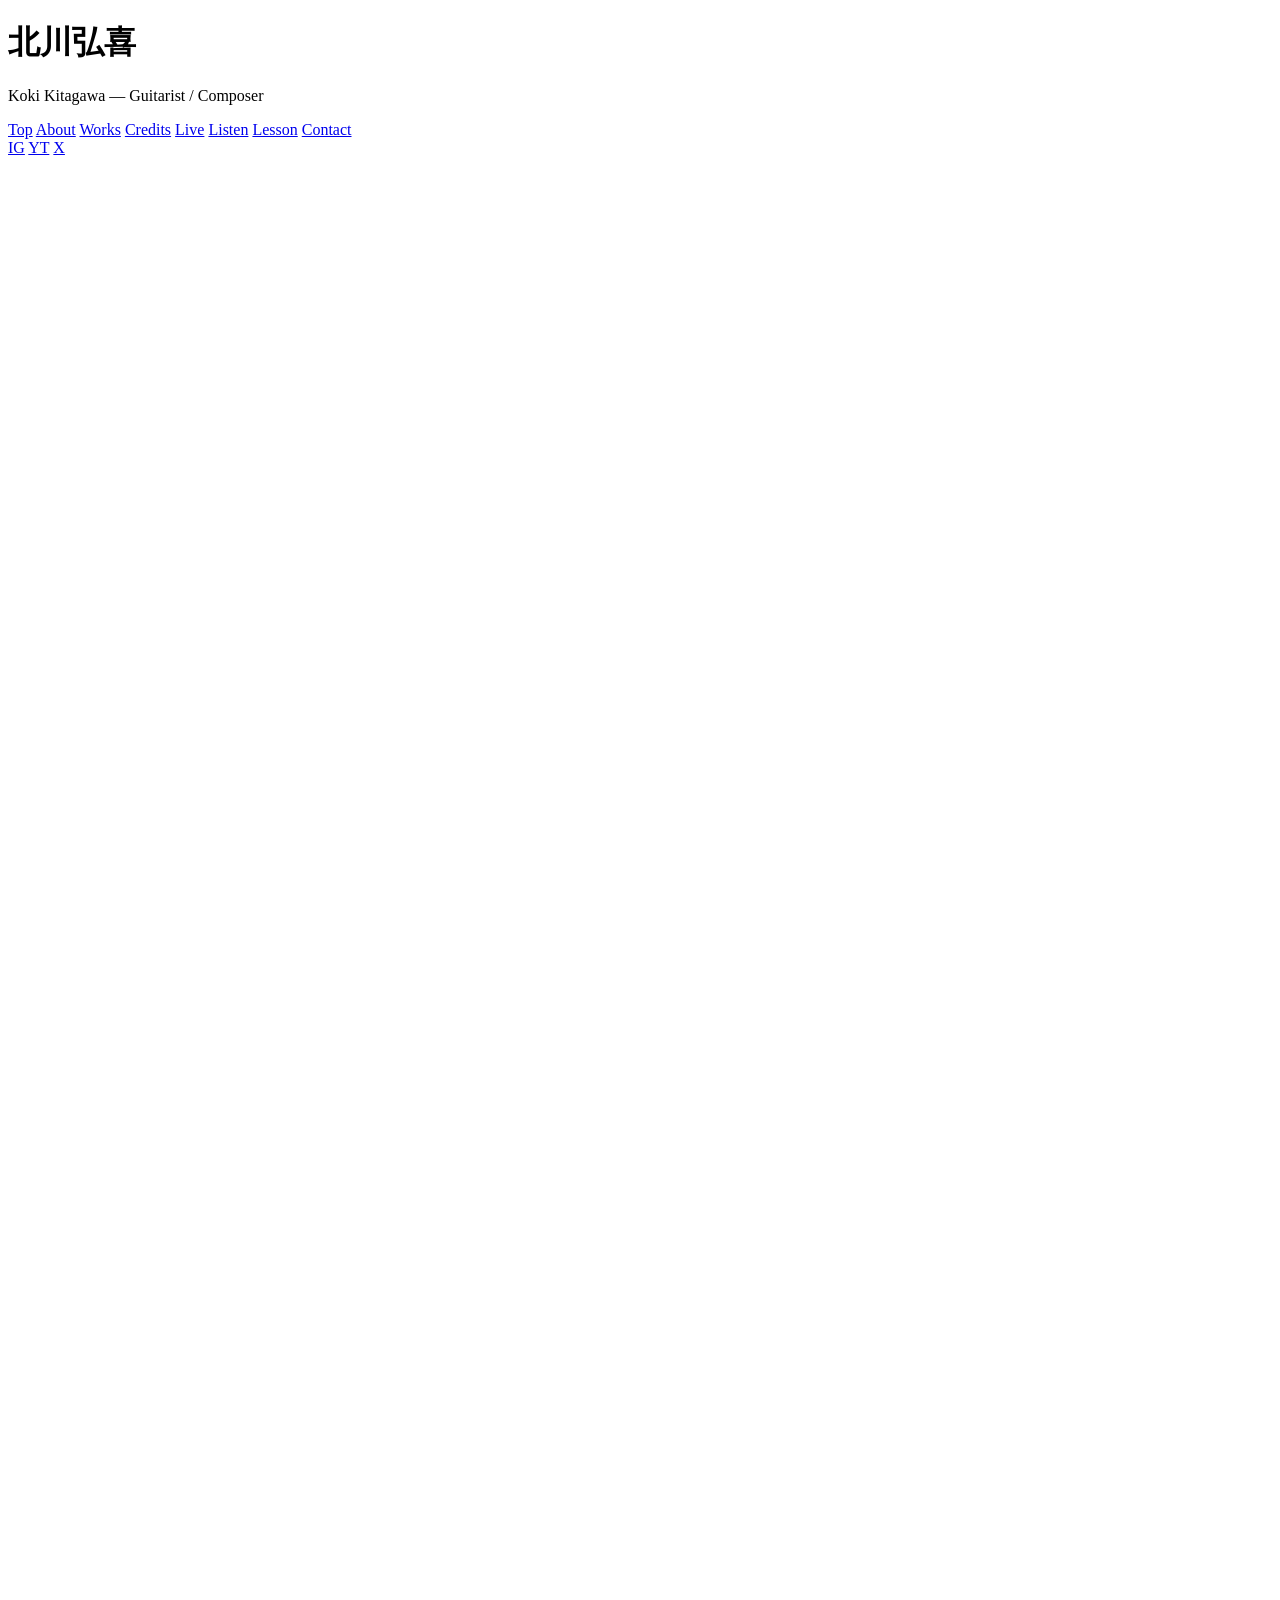
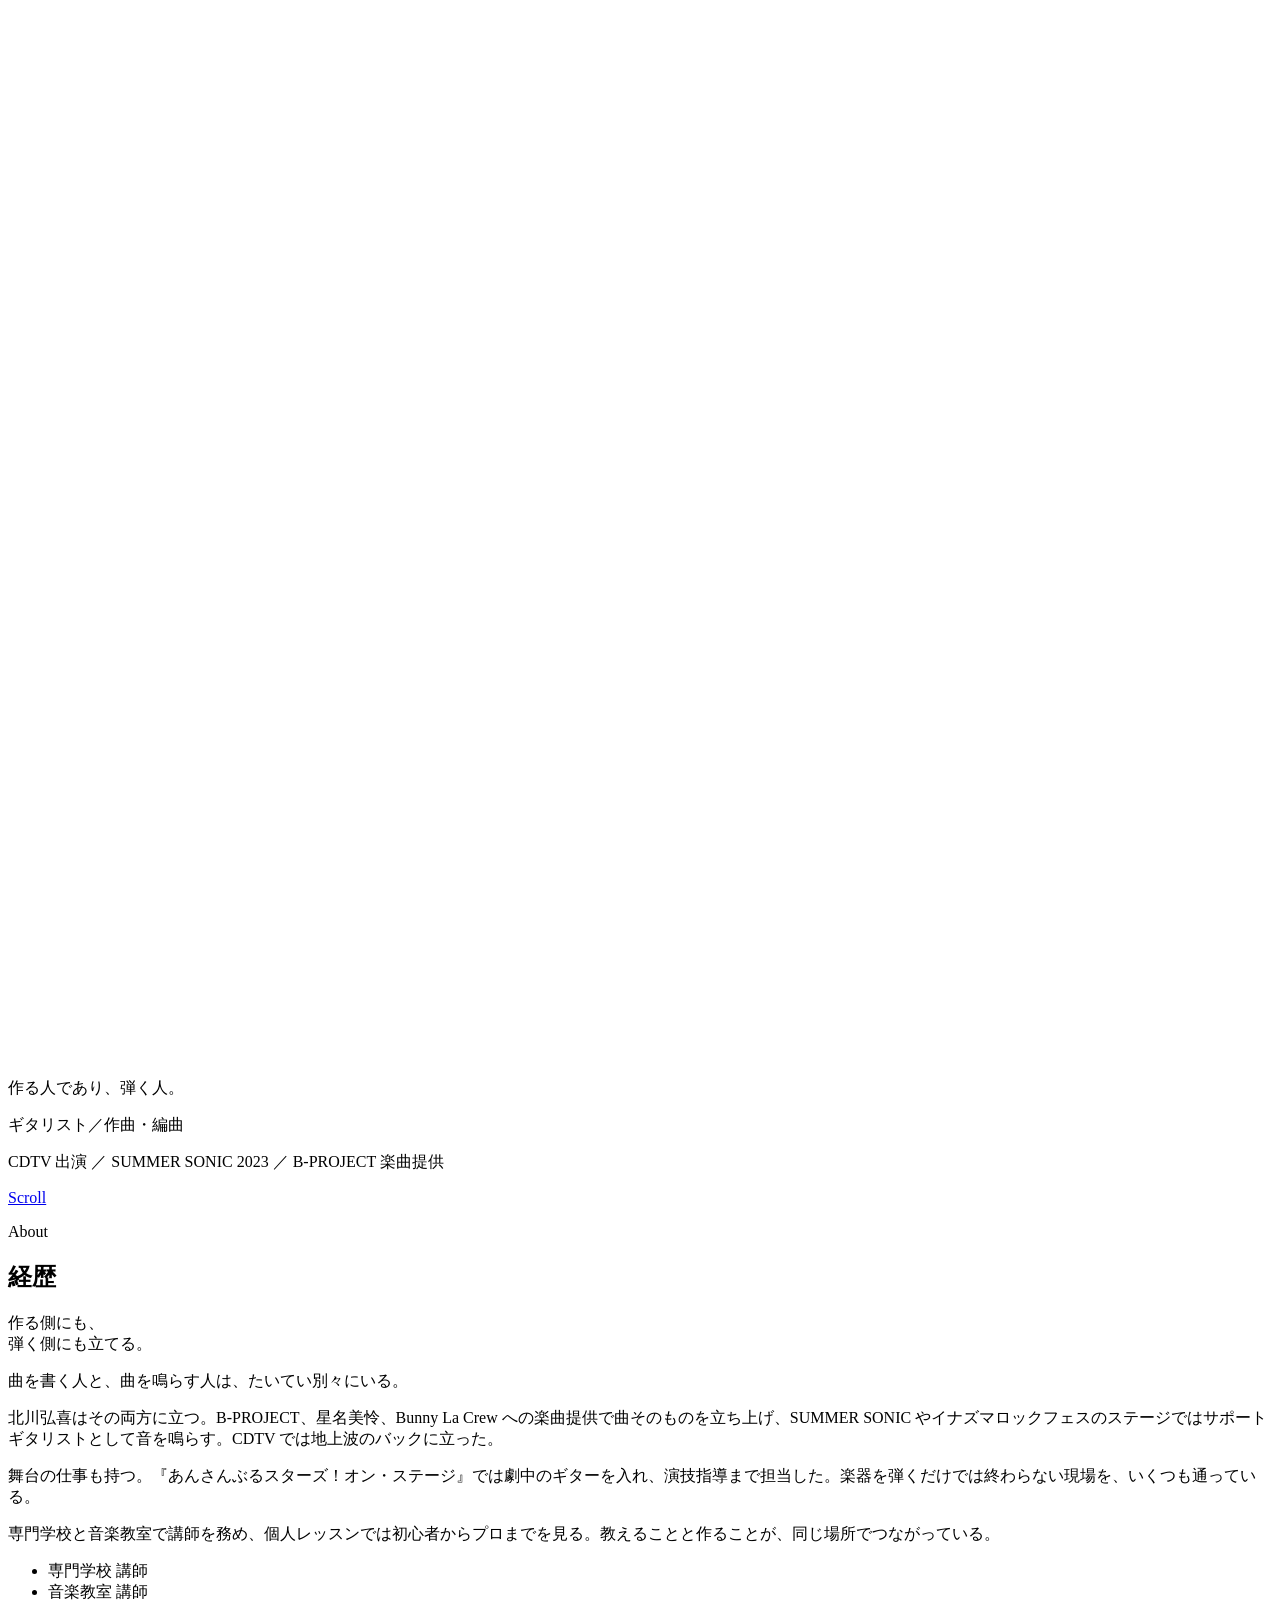
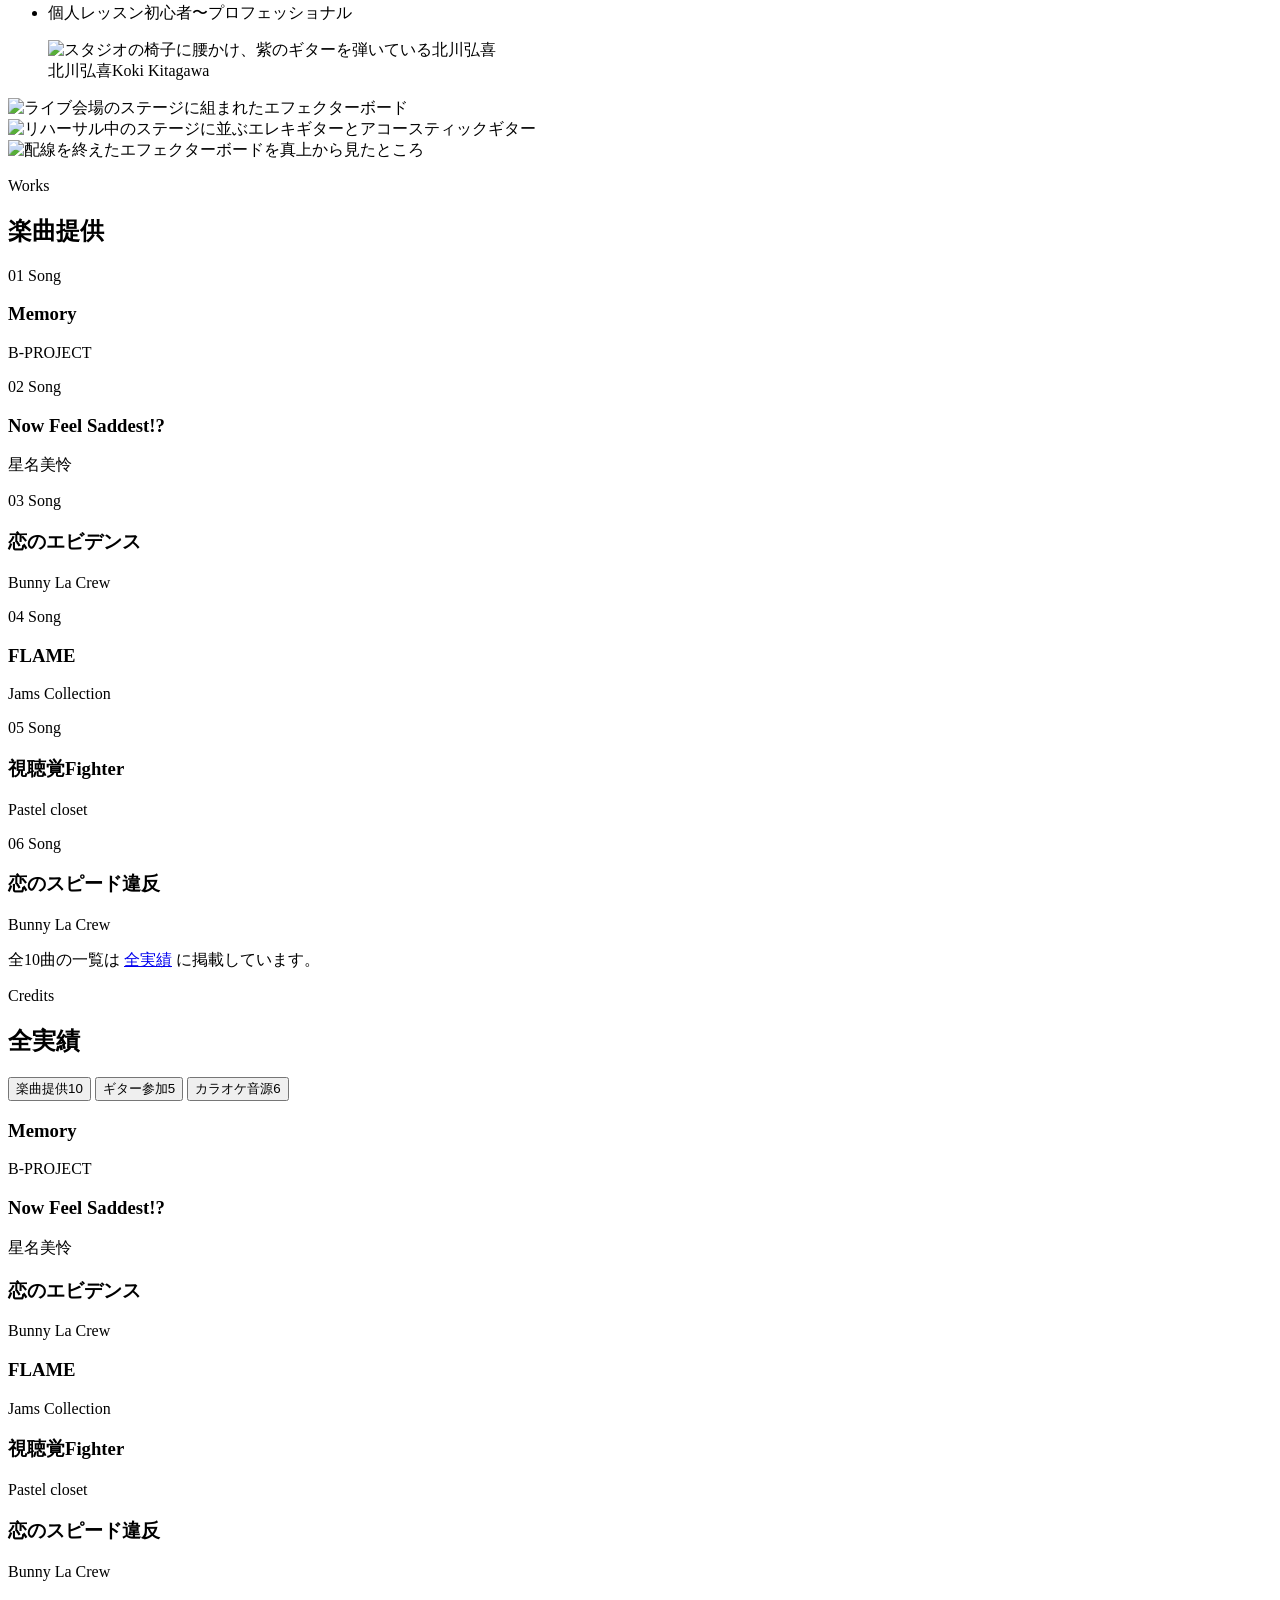
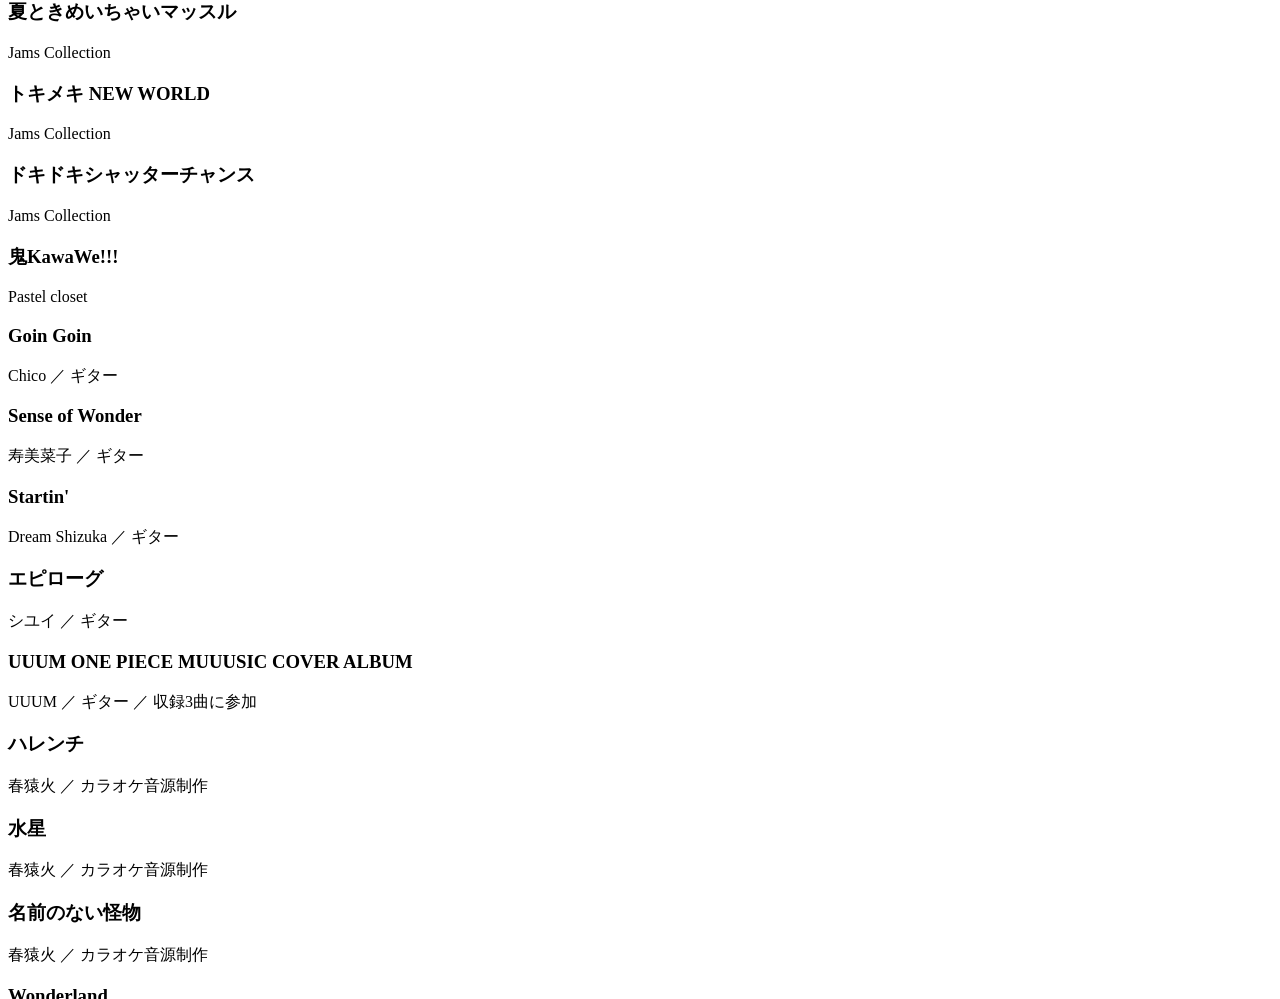
==== index.html @ 419710ea "ルートのファイル（index.html・ビルド・robots・sitemap）" ====
<!doctype html>
<html lang="ja">
<head>
<meta charset="utf-8">
<meta name="viewport" content="width=device-width, initial-scale=1">
<link rel="icon" href="assets/favicon.svg" type="image/svg+xml">
<script>document.documentElement.classList.add("js")</script>
<link rel="preconnect" href="https://fonts.googleapis.com">
<link rel="preconnect" href="https://fonts.gstatic.com" crossorigin>
<title>北川弘喜 | ギタリスト・作編曲</title>
<meta name="description" content="ギタリスト／作編曲家・北川弘喜のポートフォリオ。B-PROJECT・星名美怜らへの楽曲提供、SUMMER SONIC などのサポート出演、舞台での演奏・演技指導まで。">
<link rel="canonical" href="https://yuutennis657-beep.github.io/koki-kitagawa/">
<meta property="og:type" content="website">
<meta property="og:title" content="北川弘喜 | ギタリスト・作編曲">
<meta property="og:description" content="ギタリスト／作編曲家・北川弘喜のポートフォリオ。B-PROJECT・星名美怜らへの楽曲提供、SUMMER SONIC などのサポート出演、舞台での演奏・演技指導まで。">
<meta property="og:image" content="https://yuutennis657-beep.github.io/koki-kitagawa/assets/img/ogp.jpg">
<meta property="og:locale" content="ja_JP">
<meta name="twitter:card" content="summary_large_image">
<script type="application/ld+json">
{
  "@context": "https://schema.org",
  "@type": "Person",
  "name": "北川弘喜",
  "alternateName": "Koki Kitagawa",
  "jobTitle": [
    "ギタリスト",
    "作曲",
    "編曲"
  ],
  "sameAs": [
    "https://open.spotify.com/playlist/4vF3Pt0G9U2wvwlmTueu7q",
    "https://www.youtube.com/@KokiKitagawa",
    "https://www.instagram.com/kitagawa_kouki/",
    "https://x.com/Gt_koki_"
  ],
  "url": "https://yuutennis657-beep.github.io/koki-kitagawa/"
}
</script>
<link rel="stylesheet" href="assets/css/kk-design-system.css">
<link rel="stylesheet" href="assets/css/site.css">
</head>
<body>

<!-- 固定クローム：中央上のロゴ／左端の縦ナビ／右上のSNS -->
<header class="site-header">
  <div>
    <h1 class="t-logo">北川弘喜</h1>
    <p class="t-logo-en">Koki Kitagawa &mdash; Guitarist / Composer</p>
  </div>
</header>

<nav class="site-nav" aria-label="ページ内の案内">
  <a href="#top">Top</a>
  <a href="#about">About</a>
  <a href="#works">Works</a>
  <a href="#credits">Credits</a>
  <a href="#live">Live</a>
  <a href="#listen">Listen</a>
  <a href="#lesson">Lesson</a>
  <a href="#contact">Contact</a>
</nav>

<div class="social">
  <a href="https://www.instagram.com/kitagawa_kouki/" target="_blank" rel="noopener" aria-label="Instagram">IG</a>
  <a href="https://www.youtube.com/@KokiKitagawa" target="_blank" rel="noopener" aria-label="YouTube">YT</a>
  <a href="https://x.com/Gt_koki_" target="_blank" rel="noopener" aria-label="X">X</a>
</div>

<main class="shell">

  <section class="hero" id="top">
    <div class="hero__media"><img src="assets/img/hero-1200.webp" srcset="assets/img/hero-640.webp 640w, assets/img/hero-1200.webp 1200w, assets/img/hero-2000.webp 2000w" sizes="100vw" width="2000" height="2501" alt="アンプの前に立てかけられた2本のギター" fetchpriority="high" decoding="async"></div>
    <div class="hero__copy">
      <p class="hero__vert hero__vert--main">作る人であり、弾く人。</p>
      <p class="hero__vert hero__vert--sub is-accent">ギタリスト／作曲・編曲</p>
      <div class="hero__bottom">
        <p class="hero__highlights">CDTV 出演 ／ SUMMER SONIC 2023 ／ B-PROJECT 楽曲提供</p>
        <a class="hero__scroll" href="#about"><span>Scroll</span></a>
      </div>
    </div>
  </section>

  <section class="section" id="about">
    <div class="container">
      <div class="section__head">
        <p class="t-label">About</p>
        <h2 class="t-vert">経歴</h2>
      </div>
    </div>
    <div class="container split">
      <div class="split__text reveal">
        <p class="t-h2">作る側にも、<br>弾く側にも立てる。</p>
        <div class="t-body about__bio">
          <p>曲を書く人と、曲を鳴らす人は、たいてい別々にいる。</p>
          <p>北川弘喜はその両方に立つ。B-PROJECT、星名美怜、Bunny La Crew への楽曲提供で曲そのものを立ち上げ、SUMMER SONIC やイナズマロックフェスのステージではサポートギタリストとして音を鳴らす。CDTV では地上波のバックに立った。</p>
          <p>舞台の仕事も持つ。『あんさんぶるスターズ！オン・ステージ』では劇中のギターを入れ、演技指導まで担当した。楽器を弾くだけでは終わらない現場を、いくつも通っている。</p>
          <p>専門学校と音楽教室で講師を務め、個人レッスンでは初心者からプロまでを見る。教えることと作ることが、同じ場所でつながっている。</p>
        </div>
        <ul class="about__career">
          <li>専門学校 講師</li>
          <li>音楽教室 講師</li>
          <li>個人レッスン<span class="career__detail">初心者〜プロフェッショナル</span></li>
        </ul>
      </div>
      <div class="split__media">
        <figure class="portrait reveal">
          <img src="assets/img/portrait-875.webp" srcset="assets/img/portrait-640.webp 640w, assets/img/portrait-875.webp 875w" sizes="(max-width: 900px) 100vw, 440px" width="875" height="1010" alt="スタジオの椅子に腰かけ、紫のギターを弾いている北川弘喜" loading="lazy" decoding="async">
          <figcaption class="t-caption portrait__cap">北川弘喜<span>Koki Kitagawa</span></figcaption>
        </figure>
        <div class="reveal"><img src="assets/img/about-1-1200.webp" srcset="assets/img/about-1-640.webp 640w, assets/img/about-1-1200.webp 1200w, assets/img/about-1-2000.webp 2000w" sizes="(max-width: 900px) 100vw, 45vw" width="2000" height="1500" alt="ライブ会場のステージに組まれたエフェクターボード" loading="lazy" decoding="async"></div>
        <div class="reveal"><img src="assets/img/about-2-1200.webp" srcset="assets/img/about-2-640.webp 640w, assets/img/about-2-1200.webp 1200w, assets/img/about-2-2000.webp 2000w" sizes="(max-width: 900px) 100vw, 45vw" width="2000" height="1500" alt="リハーサル中のステージに並ぶエレキギターとアコースティックギター" loading="lazy" decoding="async"></div>
        <div class="reveal"><img src="assets/img/about-3-1200.webp" srcset="assets/img/about-3-640.webp 640w, assets/img/about-3-1200.webp 1200w, assets/img/about-3-2000.webp 2000w" sizes="(max-width: 900px) 100vw, 45vw" width="2000" height="1500" alt="配線を終えたエフェクターボードを真上から見たところ" loading="lazy" decoding="async"></div>
      </div>
    </div>
  </section>

  <section class="section" id="works">
    <div class="container">
      <div class="section__head">
        <p class="t-label">Works</p>
        <h2 class="t-vert">楽曲提供</h2>
        <div class="rail-ctrl" data-rail-ctrl hidden>
        <button type="button" aria-label="前のカードへ">&larr;</button>
        <button type="button" aria-label="次のカードへ">&rarr;</button>
      </div>
      </div>
    </div>
    <div class="container">
      <div class="rail" tabindex="0" role="group" aria-label="代表曲">
        <article class="card card--song reveal">
          <div class="card__frame">
            <div class="card__top">
              <span class="card__index">01</span>
              <span class="card__label">Song</span>
            </div>
            <div class="card__name">
              <h3 class="card__title">Memory</h3>
              <p class="card__artist">B-PROJECT</p>
            </div>
            <div class="card__wave" aria-hidden="true"><span style="height:8%"></span><span style="height:20%"></span><span style="height:11%"></span><span style="height:40%"></span><span style="height:63%"></span><span style="height:17%"></span><span style="height:40%"></span><span style="height:63%"></span><span style="height:80%"></span><span style="height:26%"></span><span style="height:84%"></span><span style="height:66%"></span><span style="height:28%"></span><span style="height:69%"></span><span style="height:45%"></span><span style="height:64%"></span><span style="height:12%"></span><span style="height:20%"></span><span style="height:8%"></span><span style="height:8%"></span></div>
          </div>
        </article>
        <article class="card card--song reveal">
          <div class="card__frame">
            <div class="card__top">
              <span class="card__index">02</span>
              <span class="card__label">Song</span>
            </div>
            <div class="card__name">
              <h3 class="card__title">Now Feel Saddest!?</h3>
              <p class="card__artist">星名美怜</p>
            </div>
            <div class="card__wave" aria-hidden="true"><span style="height:8%"></span><span style="height:8%"></span><span style="height:31%"></span><span style="height:48%"></span><span style="height:39%"></span><span style="height:51%"></span><span style="height:65%"></span><span style="height:45%"></span><span style="height:32%"></span><span style="height:69%"></span><span style="height:86%"></span><span style="height:48%"></span><span style="height:19%"></span><span style="height:60%"></span><span style="height:45%"></span><span style="height:50%"></span><span style="height:23%"></span><span style="height:33%"></span><span style="height:10%"></span><span style="height:8%"></span></div>
          </div>
        </article>
        <article class="card card--song reveal">
          <div class="card__frame">
            <div class="card__top">
              <span class="card__index">03</span>
              <span class="card__label">Song</span>
            </div>
            <div class="card__name">
              <h3 class="card__title">恋のエビデンス</h3>
              <p class="card__artist">Bunny La Crew</p>
            </div>
            <div class="card__wave" aria-hidden="true"><span style="height:8%"></span><span style="height:10%"></span><span style="height:14%"></span><span style="height:33%"></span><span style="height:21%"></span><span style="height:64%"></span><span style="height:85%"></span><span style="height:25%"></span><span style="height:74%"></span><span style="height:46%"></span><span style="height:42%"></span><span style="height:73%"></span><span style="height:45%"></span><span style="height:20%"></span><span style="height:66%"></span><span style="height:21%"></span><span style="height:31%"></span><span style="height:13%"></span><span style="height:18%"></span><span style="height:8%"></span></div>
          </div>
        </article>
        <article class="card card--song reveal">
          <div class="card__frame">
            <div class="card__top">
              <span class="card__index">04</span>
              <span class="card__label">Song</span>
            </div>
            <div class="card__name">
              <h3 class="card__title">FLAME</h3>
              <p class="card__artist">Jams Collection</p>
            </div>
            <div class="card__wave" aria-hidden="true"><span style="height:8%"></span><span style="height:17%"></span><span style="height:31%"></span><span style="height:37%"></span><span style="height:39%"></span><span style="height:21%"></span><span style="height:48%"></span><span style="height:20%"></span><span style="height:56%"></span><span style="height:57%"></span><span style="height:44%"></span><span style="height:77%"></span><span style="height:83%"></span><span style="height:58%"></span><span style="height:64%"></span><span style="height:19%"></span><span style="height:25%"></span><span style="height:10%"></span><span style="height:9%"></span><span style="height:8%"></span></div>
          </div>
        </article>
        <article class="card card--song reveal">
          <div class="card__frame">
            <div class="card__top">
              <span class="card__index">05</span>
              <span class="card__label">Song</span>
            </div>
            <div class="card__name">
              <h3 class="card__title">視聴覚Fighter</h3>
              <p class="card__artist">Pastel closet</p>
            </div>
            <div class="card__wave" aria-hidden="true"><span style="height:8%"></span><span style="height:12%"></span><span style="height:29%"></span><span style="height:51%"></span><span style="height:57%"></span><span style="height:56%"></span><span style="height:23%"></span><span style="height:33%"></span><span style="height:39%"></span><span style="height:89%"></span><span style="height:92%"></span><span style="height:65%"></span><span style="height:24%"></span><span style="height:79%"></span><span style="height:37%"></span><span style="height:47%"></span><span style="height:21%"></span><span style="height:34%"></span><span style="height:20%"></span><span style="height:8%"></span></div>
          </div>
        </article>
        <article class="card card--song reveal">
          <div class="card__frame">
            <div class="card__top">
              <span class="card__index">06</span>
              <span class="card__label">Song</span>
            </div>
            <div class="card__name">
              <h3 class="card__title">恋のスピード違反</h3>
              <p class="card__artist">Bunny La Crew</p>
            </div>
            <div class="card__wave" aria-hidden="true"><span style="height:8%"></span><span style="height:9%"></span><span style="height:37%"></span><span style="height:33%"></span><span style="height:26%"></span><span style="height:24%"></span><span style="height:84%"></span><span style="height:67%"></span><span style="height:36%"></span><span style="height:31%"></span><span style="height:44%"></span><span style="height:46%"></span><span style="height:76%"></span><span style="height:77%"></span><span style="height:65%"></span><span style="height:62%"></span><span style="height:20%"></span><span style="height:29%"></span><span style="height:17%"></span><span style="height:8%"></span></div>
          </div>
        </article>
      </div>
      <p class="t-caption rail__note">全10曲の一覧は <a href="#credits">全実績</a> に掲載しています。</p>
    </div>
  </section>

  <section class="section" id="credits">
    <div class="container">
      <div class="section__head">
        <p class="t-label">Credits</p>
        <h2 class="t-vert">全実績</h2>
      </div>
      <div class="filter" data-filter-group>
        <button type="button" class="filter__btn" data-filter="compose" aria-pressed="true">楽曲提供<span class="filter__count">10</span></button>
        <button type="button" class="filter__btn" data-filter="guitar" aria-pressed="false">ギター参加<span class="filter__count">5</span></button>
        <button type="button" class="filter__btn" data-filter="karaoke" aria-pressed="false">カラオケ音源<span class="filter__count">6</span></button>
      </div>
      <div class="rows" data-filter-target>
        <div class="row reveal" data-category="compose">
          <span class="row__date"></span>
          <div>
            <h3 class="t-h3">Memory</h3>
            <p class="row__meta">B-PROJECT</p>
          </div>
        </div>
        <div class="row reveal" data-category="compose">
          <span class="row__date"></span>
          <div>
            <h3 class="t-h3">Now Feel Saddest!?</h3>
            <p class="row__meta">星名美怜</p>
          </div>
        </div>
        <div class="row reveal" data-category="compose">
          <span class="row__date"></span>
          <div>
            <h3 class="t-h3">恋のエビデンス</h3>
            <p class="row__meta">Bunny La Crew</p>
          </div>
        </div>
        <div class="row reveal" data-category="compose">
          <span class="row__date"></span>
          <div>
            <h3 class="t-h3">FLAME</h3>
            <p class="row__meta">Jams Collection</p>
          </div>
        </div>
        <div class="row reveal" data-category="compose">
          <span class="row__date"></span>
          <div>
            <h3 class="t-h3">視聴覚Fighter</h3>
            <p class="row__meta">Pastel closet</p>
          </div>
        </div>
        <div class="row reveal" data-category="compose">
          <span class="row__date"></span>
          <div>
            <h3 class="t-h3">恋のスピード違反</h3>
            <p class="row__meta">Bunny La Crew</p>
          </div>
        </div>
        <div class="row reveal" data-category="compose">
          <span class="row__date"></span>
          <div>
            <h3 class="t-h3">夏ときめいちゃいマッスル</h3>
            <p class="row__meta">Jams Collection</p>
          </div>
        </div>
        <div class="row reveal" data-category="compose">
          <span class="row__date"></span>
          <div>
            <h3 class="t-h3">トキメキ NEW WORLD</h3>
            <p class="row__meta">Jams Collection</p>
          </div>
        </div>
        <div class="row reveal" data-category="compose">
          <span class="row__date"></span>
          <div>
            <h3 class="t-h3">ドキドキシャッターチャンス</h3>
            <p class="row__meta">Jams Collection</p>
          </div>
        </div>
        <div class="row reveal" data-category="compose">
          <span class="row__date"></span>
          <div>
            <h3 class="t-h3">鬼KawaWe!!!</h3>
            <p class="row__meta">Pastel closet</p>
          </div>
        </div>
        <div class="row reveal" data-category="guitar">
          <span class="row__date"></span>
          <div>
            <h3 class="t-h3">Goin Goin</h3>
            <p class="row__meta">Chico ／ ギター</p>
          </div>
        </div>
        <div class="row reveal" data-category="guitar">
          <span class="row__date"></span>
          <div>
            <h3 class="t-h3">Sense of Wonder</h3>
            <p class="row__meta">寿美菜子 ／ ギター</p>
          </div>
        </div>
        <div class="row reveal" data-category="guitar">
          <span class="row__date"></span>
          <div>
            <h3 class="t-h3">Startin&#39;</h3>
            <p class="row__meta">Dream Shizuka ／ ギター</p>
          </div>
        </div>
        <div class="row reveal" data-category="guitar">
          <span class="row__date"></span>
          <div>
            <h3 class="t-h3">エピローグ</h3>
            <p class="row__meta">シユイ ／ ギター</p>
          </div>
        </div>
        <div class="row reveal" data-category="guitar">
          <span class="row__date"></span>
          <div>
            <h3 class="t-h3">UUUM ONE PIECE MUUUSIC COVER ALBUM</h3>
            <p class="row__meta">UUUM ／ ギター ／ 収録3曲に参加</p>
          </div>
        </div>
        <div class="row reveal" data-category="karaoke">
          <span class="row__date"></span>
          <div>
            <h3 class="t-h3">ハレンチ</h3>
            <p class="row__meta">春猿火 ／ カラオケ音源制作</p>
          </div>
        </div>
        <div class="row reveal" data-category="karaoke">
          <span class="row__date"></span>
          <div>
            <h3 class="t-h3">水星</h3>
            <p class="row__meta">春猿火 ／ カラオケ音源制作</p>
          </div>
        </div>
        <div class="row reveal" data-category="karaoke">
          <span class="row__date"></span>
          <div>
            <h3 class="t-h3">名前のない怪物</h3>
            <p class="row__meta">春猿火 ／ カラオケ音源制作</p>
          </div>
        </div>
        <div class="row reveal" data-category="karaoke">
          <span class="row__date"></span>
          <div>
            <h3 class="t-h3">Wonderland</h3>
            <p class="row__meta">春猿火 ／ カラオケ音源制作</p>
          </div>
        </div>
        <div class="row reveal" data-category="karaoke">
          <span class="row__date"></span>
          <div>
            <h3 class="t-h3">カワキヲアメク</h3>
            <p class="row__meta">春猿火 ／ カラオケ音源制作</p>
          </div>
        </div>
        <div class="row reveal" data-category="karaoke">
          <span class="row__date"></span>
          <div>
            <h3 class="t-h3">何様</h3>
            <p class="row__meta">春猿火 ／ カラオケ音源制作</p>
          </div>
        </div>
      </div>
    </div>
  </section>

  <section class="section" id="live">
    <div class="container">
      <div class="section__head">
        <p class="t-label">Live</p>
        <h2 class="t-vert">出演</h2>
      </div>
      <div class="rows">
        <div class="row reveal">
          <span class="row__date">2025<span class="row__type">LIVE</span></span>
          <div>
            <h3 class="t-h3">REIRIE Live Tour 2025 -Bad=DoLL-（REIRIE サポート）</h3>
            <p class="row__meta">名古屋 ／ サポートギター</p>
          </div>
        </div>
        <div class="row reveal">
          <span class="row__date">2024<span class="row__type">LIVE</span></span>
          <div>
            <h3 class="t-h3">SAKAE SP-RING 2024（シユイ サポート）</h3>
            <p class="row__meta">サポートギター</p>
          </div>
        </div>
        <div class="row reveal">
          <span class="row__date">2023<span class="row__type">LIVE</span></span>
          <div>
            <h3 class="t-h3">SUMMER SONIC 2023（シユイ サポート）</h3>
            <p class="row__meta">サポートギター</p>
          </div>
        </div>
        <div class="row reveal">
          <span class="row__date">2023<span class="row__type">LIVE</span></span>
          <div>
            <h3 class="t-h3">イナズマロックフェス 2023（シユイ サポート）</h3>
            <p class="row__meta">サポートギター</p>
          </div>
        </div>
        <div class="row reveal">
          <span class="row__date">2023<span class="row__type">STAGE</span></span>
          <div>
            <h3 class="t-h3">シュレック・ザ・ミュージカル</h3>
          </div>
        </div>
        <div class="row reveal">
          <span class="row__date">2019<span class="row__type">STAGE</span></span>
          <div>
            <h3 class="t-h3">あんさんぶるスターズ！オン・ステージ</h3>
            <p class="row__meta">劇中のギター演奏／演技指導</p>
          </div>
        </div>
        <div class="row reveal">
          <span class="row__date"><span class="row__type">LIVE</span></span>
          <div>
            <h3 class="t-h3">LAWSON presents シユイ 1st Live「シユイさんといっしょ #01」（シユイ サポート）</h3>
            <p class="row__meta">サポートギター</p>
          </div>
        </div>
        <div class="row reveal">
          <span class="row__date"><span class="row__type">LIVE</span></span>
          <div>
            <h3 class="t-h3">LAWSON presents シユイ 2nd Live「シユイさんといっしょ #02」（シユイ サポート）</h3>
            <p class="row__meta">サポートギター</p>
          </div>
        </div>
        <div class="row reveal">
          <span class="row__date"><span class="row__type">LIVE</span></span>
          <div>
            <h3 class="t-h3">REIRIE FreeLive「JAM」（REIRIE サポート）</h3>
            <p class="row__meta">新宿歌舞伎町 ／ サポートギター</p>
          </div>
        </div>
        <div class="row reveal">
          <span class="row__date"><span class="row__type">LIVE</span></span>
          <div>
            <h3 class="t-h3">HUG ROCK FESTIVAL（somei サポート）</h3>
            <p class="row__meta">サポートギター</p>
          </div>
        </div>
        <div class="row reveal">
          <span class="row__date"><span class="row__type">TV</span></span>
          <div>
            <h3 class="t-h3">CDTV</h3>
            <p class="row__meta">SixTONES（ジェシー・京本大我） ／ バックで演者参加</p>
          </div>
        </div>
        <div class="row reveal">
          <span class="row__date"><span class="row__type">TV</span></span>
          <div>
            <h3 class="t-h3">CDTV</h3>
            <p class="row__meta">川崎鷹也 ／ バックで演者参加</p>
          </div>
        </div>
      </div>
    </div>
    <div class="live__media reveal"><img src="assets/img/live-1-1200.webp" srcset="assets/img/live-1-640.webp 640w, assets/img/live-1-1200.webp 1200w, assets/img/live-1-2000.webp 2000w" sizes="100vw" width="2000" height="1500" alt="本番前の暗いステージに置かれた機材" loading="lazy" decoding="async"></div>
  </section>

  <section class="section" id="listen">
    <div class="container">
      <div class="section__head">
        <p class="t-label">Listen</p>
        <h2 class="t-vert">試聴</h2>
      </div>
      <div class="listen">
        <div class="listen__item">
          <p class="t-label">Spotify</p>
          <div class="embed" data-embed="https://open.spotify.com/embed/playlist/4vF3Pt0G9U2wvwlmTueu7q">
            <a class="embed__link" href="https://open.spotify.com/playlist/4vF3Pt0G9U2wvwlmTueu7q" target="_blank" rel="noopener">
              <span class="embed__label">プレイリストを聴く</span>
              <span class="t-caption">Spotify で開く</span>
            </a>
          </div>
        </div>
        <div class="listen__item">
          <p class="t-label">YouTube</p>
          <div class="embed">
            <a class="embed__link" href="https://www.youtube.com/@KokiKitagawa" target="_blank" rel="noopener">
              <span class="embed__label">チャンネルを見る</span>
              <span class="t-caption">YouTube で開く</span>
            </a>
          </div>
        </div>
      </div>
    </div>
  </section>

  <section class="section invert" id="lesson">
    <div class="container">
      <div class="section__head">
        <p class="t-label">Lesson</p>
        <h2 class="t-vert">レッスン</h2>
      </div>
      <div class="rows">
        <div class="row">
          <span class="row__date">回数</span>
          <div>月2回〜</div>
        </div>
        <div class="row">
          <span class="row__date">料金</span>
          <div>1レッスン 1時間 8,000円</div>
        </div>
        <div class="row">
          <span class="row__date">対象</span>
          <div>初心者〜プロフェッショナル</div>
        </div>
      </div>
      <p class="lesson__note">お申し込み・ご相談は <a href="#contact">連絡先</a> から。</p>
    </div>
  </section>

  <section class="section" id="contact">
    <div class="container">
      <div class="section__head">
        <p class="t-label">Contact</p>
        <h2 class="t-vert">連絡先</h2>
      </div>
      <div class="rows">
        <div class="row reveal">
          <span class="row__date">Instagram</span>
          <div><a class="link" href="https://www.instagram.com/kitagawa_kouki/" target="_blank" rel="noopener">@kitagawa_kouki</a></div>
        </div>
        <div class="row reveal">
          <span class="row__date">X</span>
          <div><a class="link" href="https://x.com/Gt_koki_" target="_blank" rel="noopener">@Gt_koki_</a></div>
        </div>
        <div class="row reveal">
          <span class="row__date">YouTube</span>
          <div><a class="link" href="https://www.youtube.com/@KokiKitagawa" target="_blank" rel="noopener">@KokiKitagawa</a></div>
        </div>
      </div>
    </div>
  </section>

</main>

<footer class="site-footer shell">
  <div class="container">
    <p class="t-caption">&copy; 2026 Koki Kitagawa</p>
  </div>
</footer>

<script src="assets/js/main.js" defer></script>
</body>
</html>
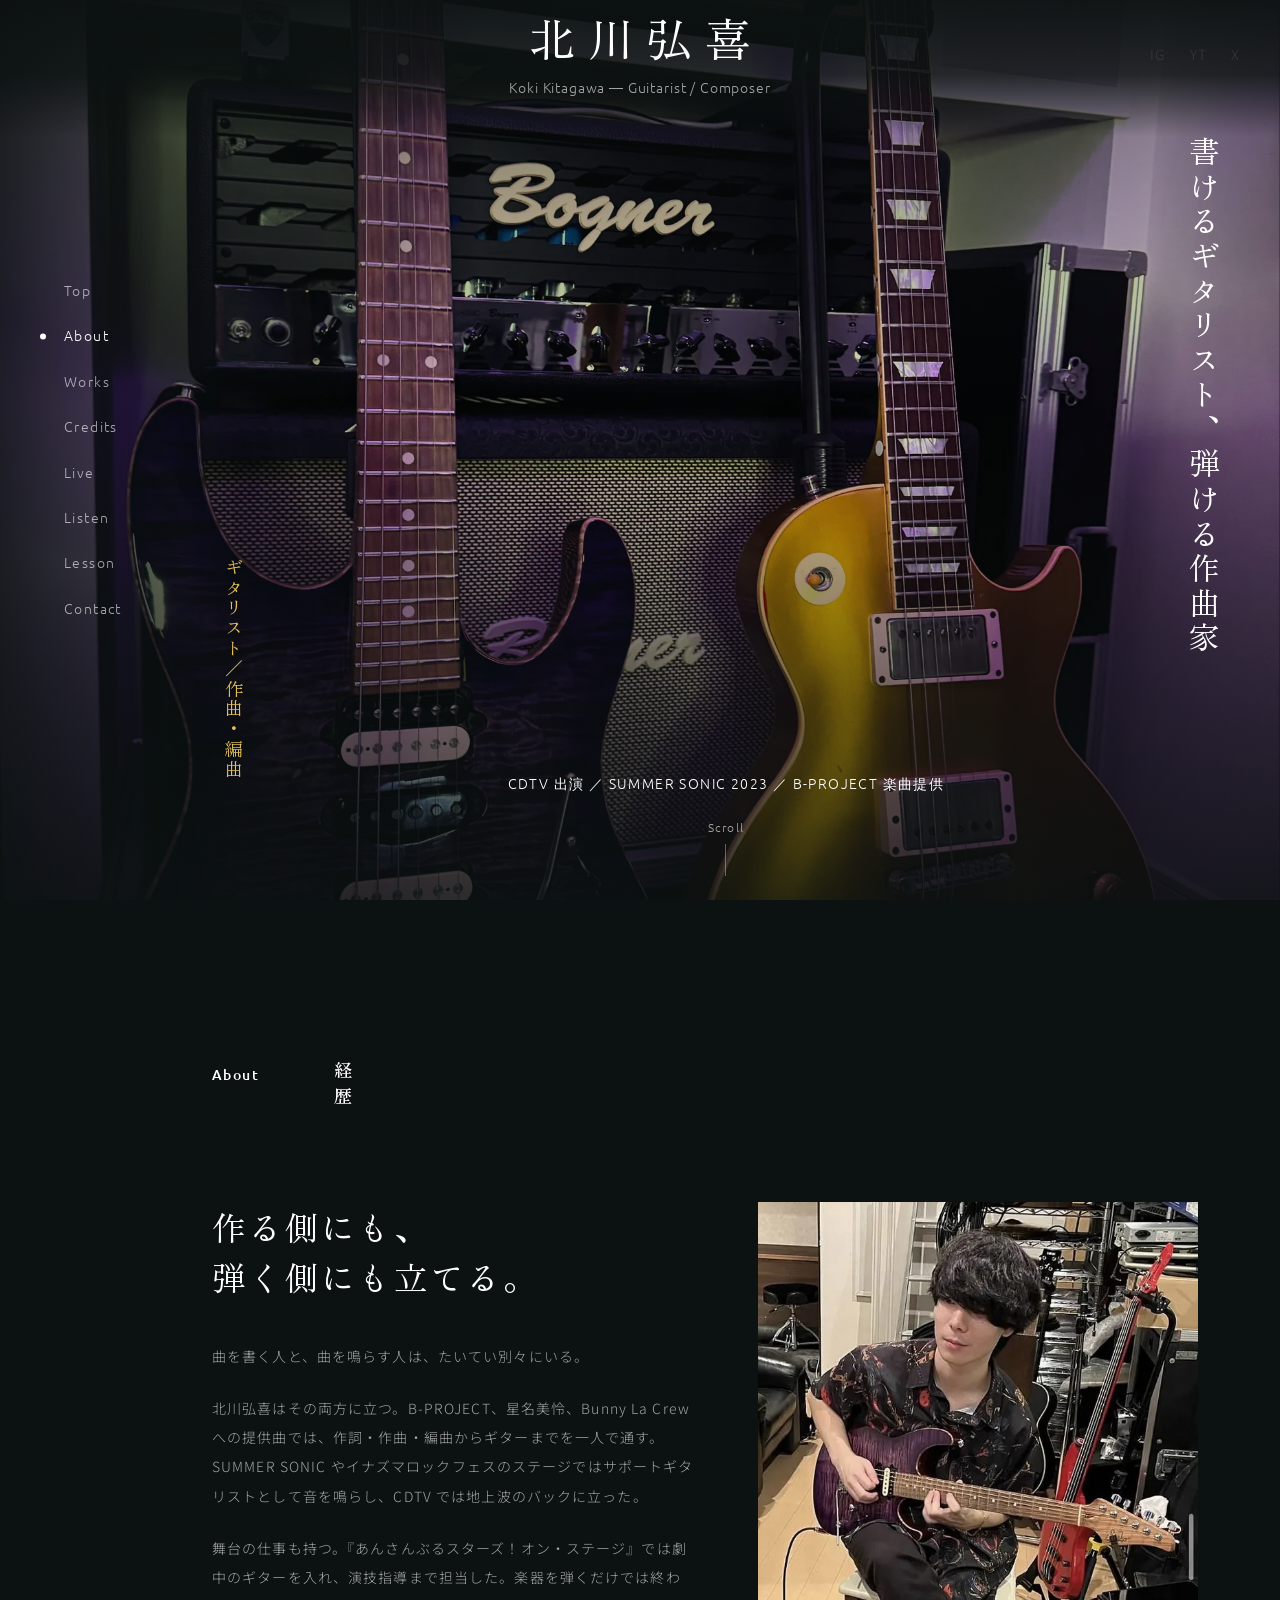
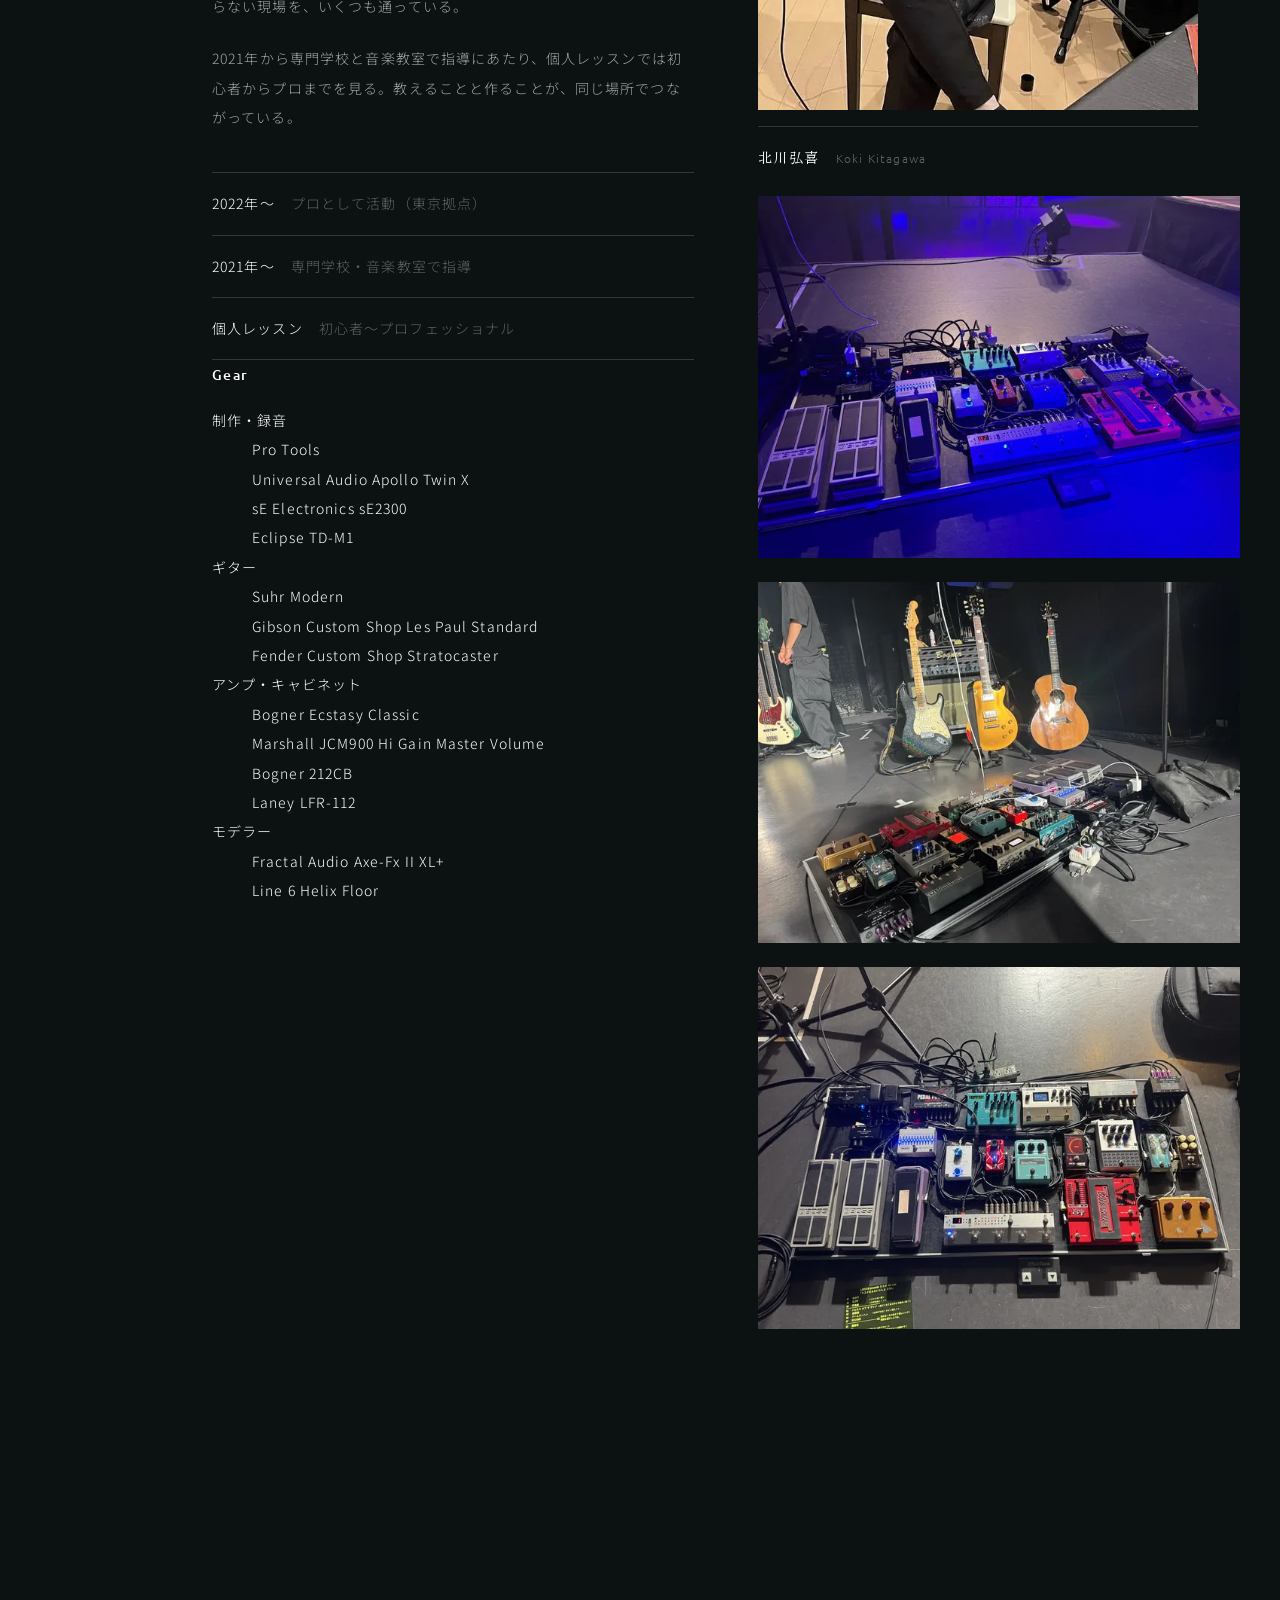
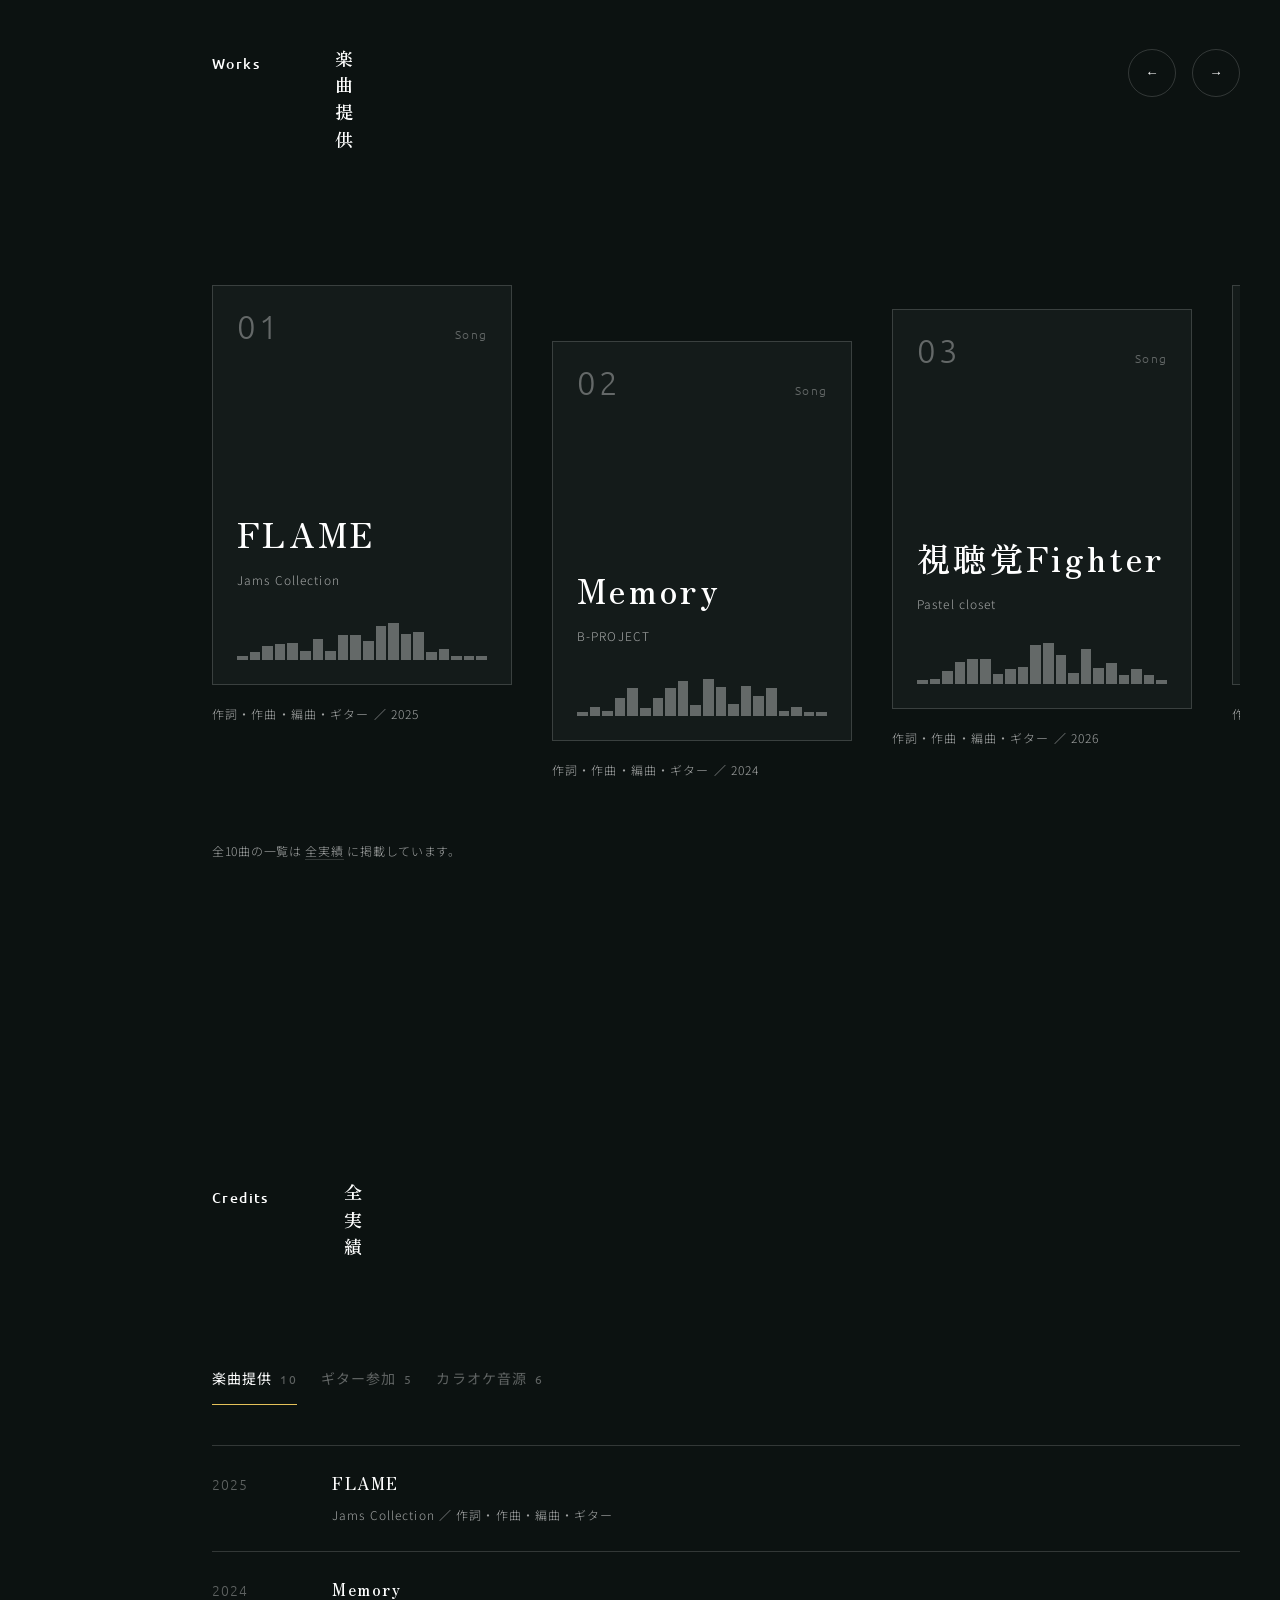
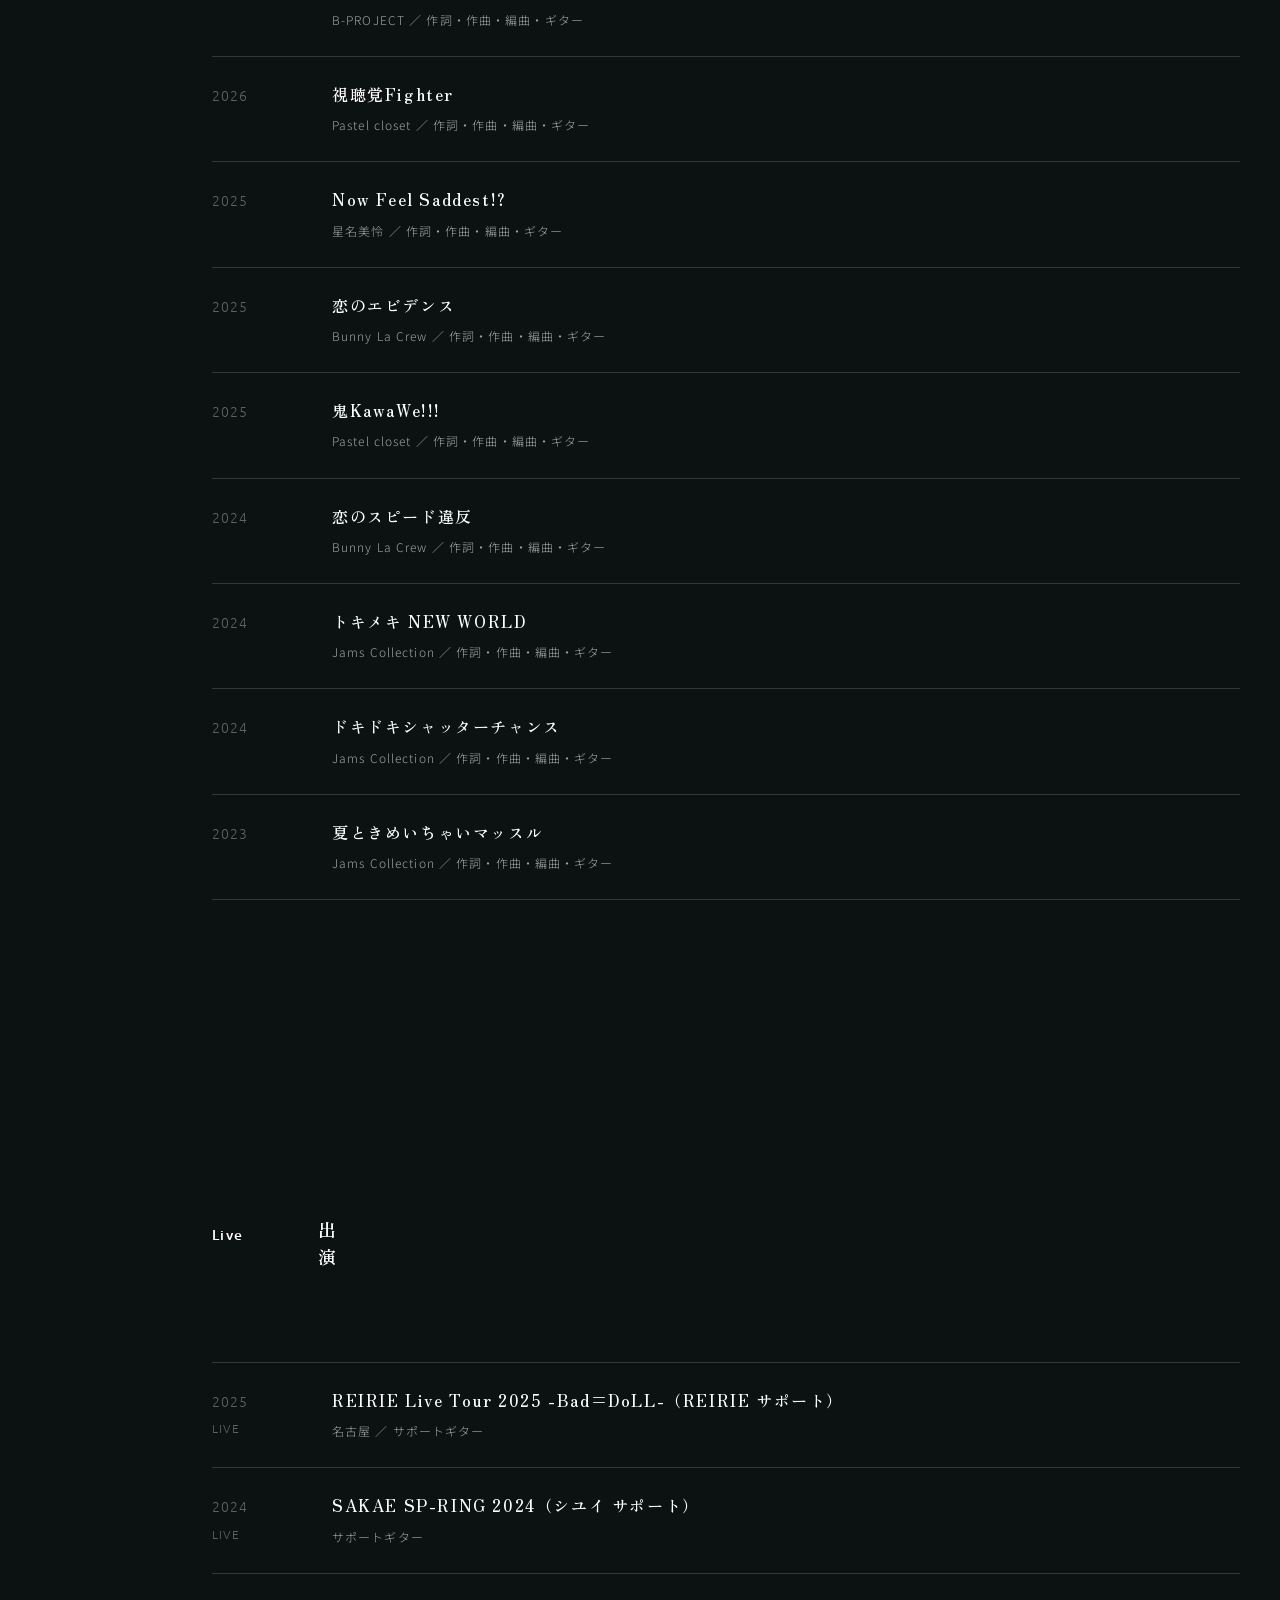
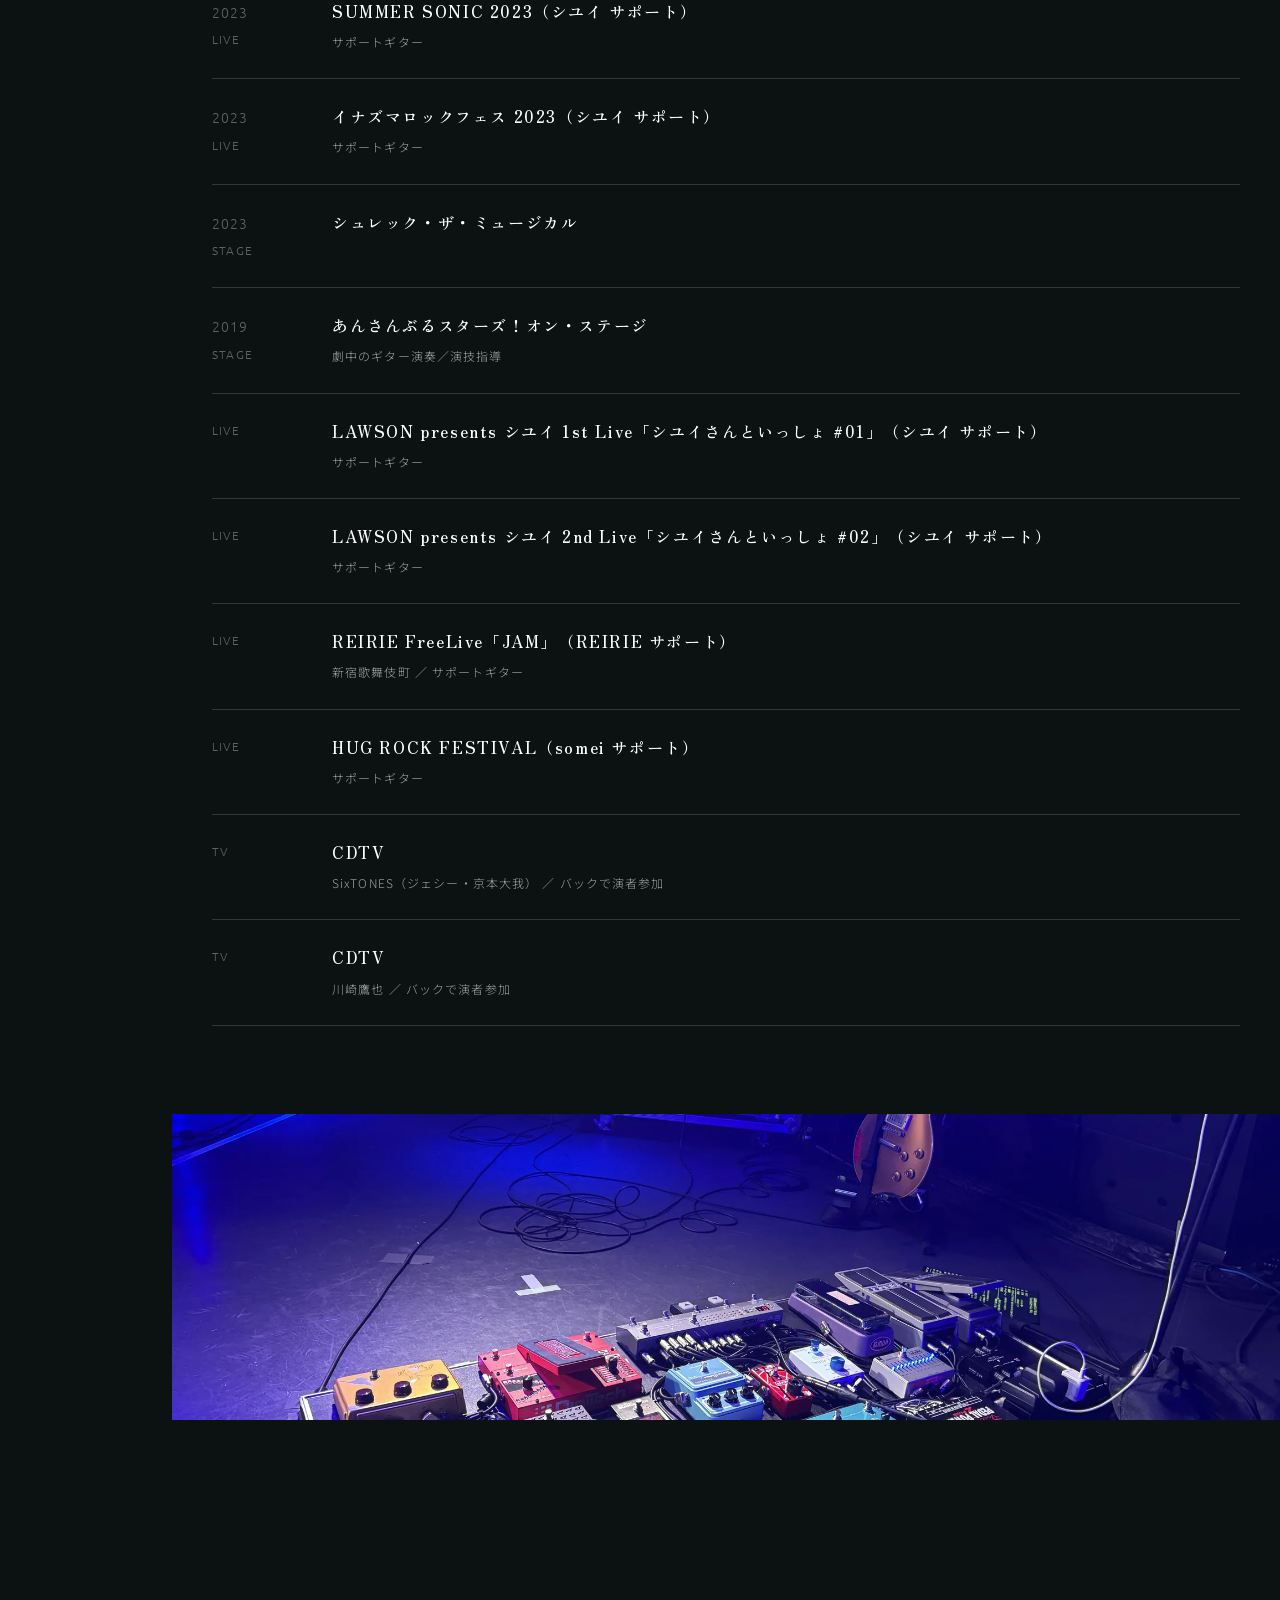
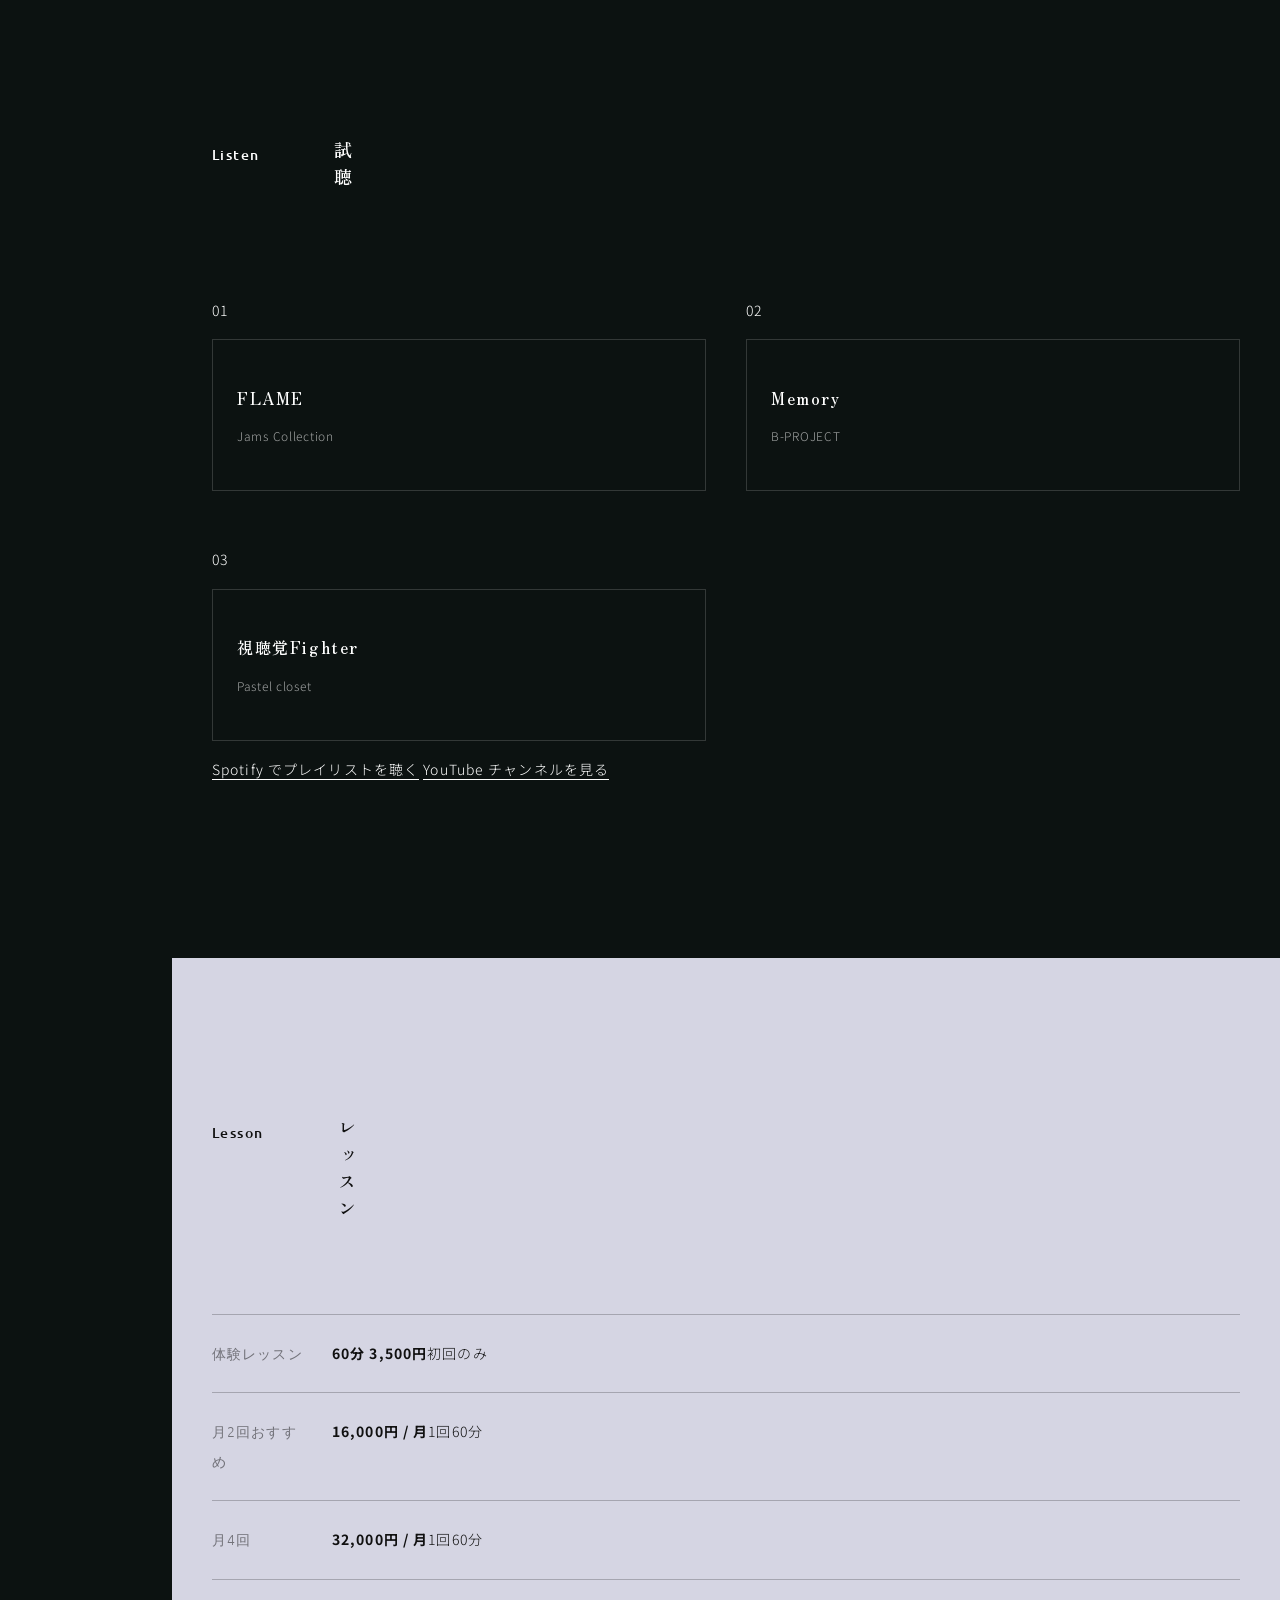
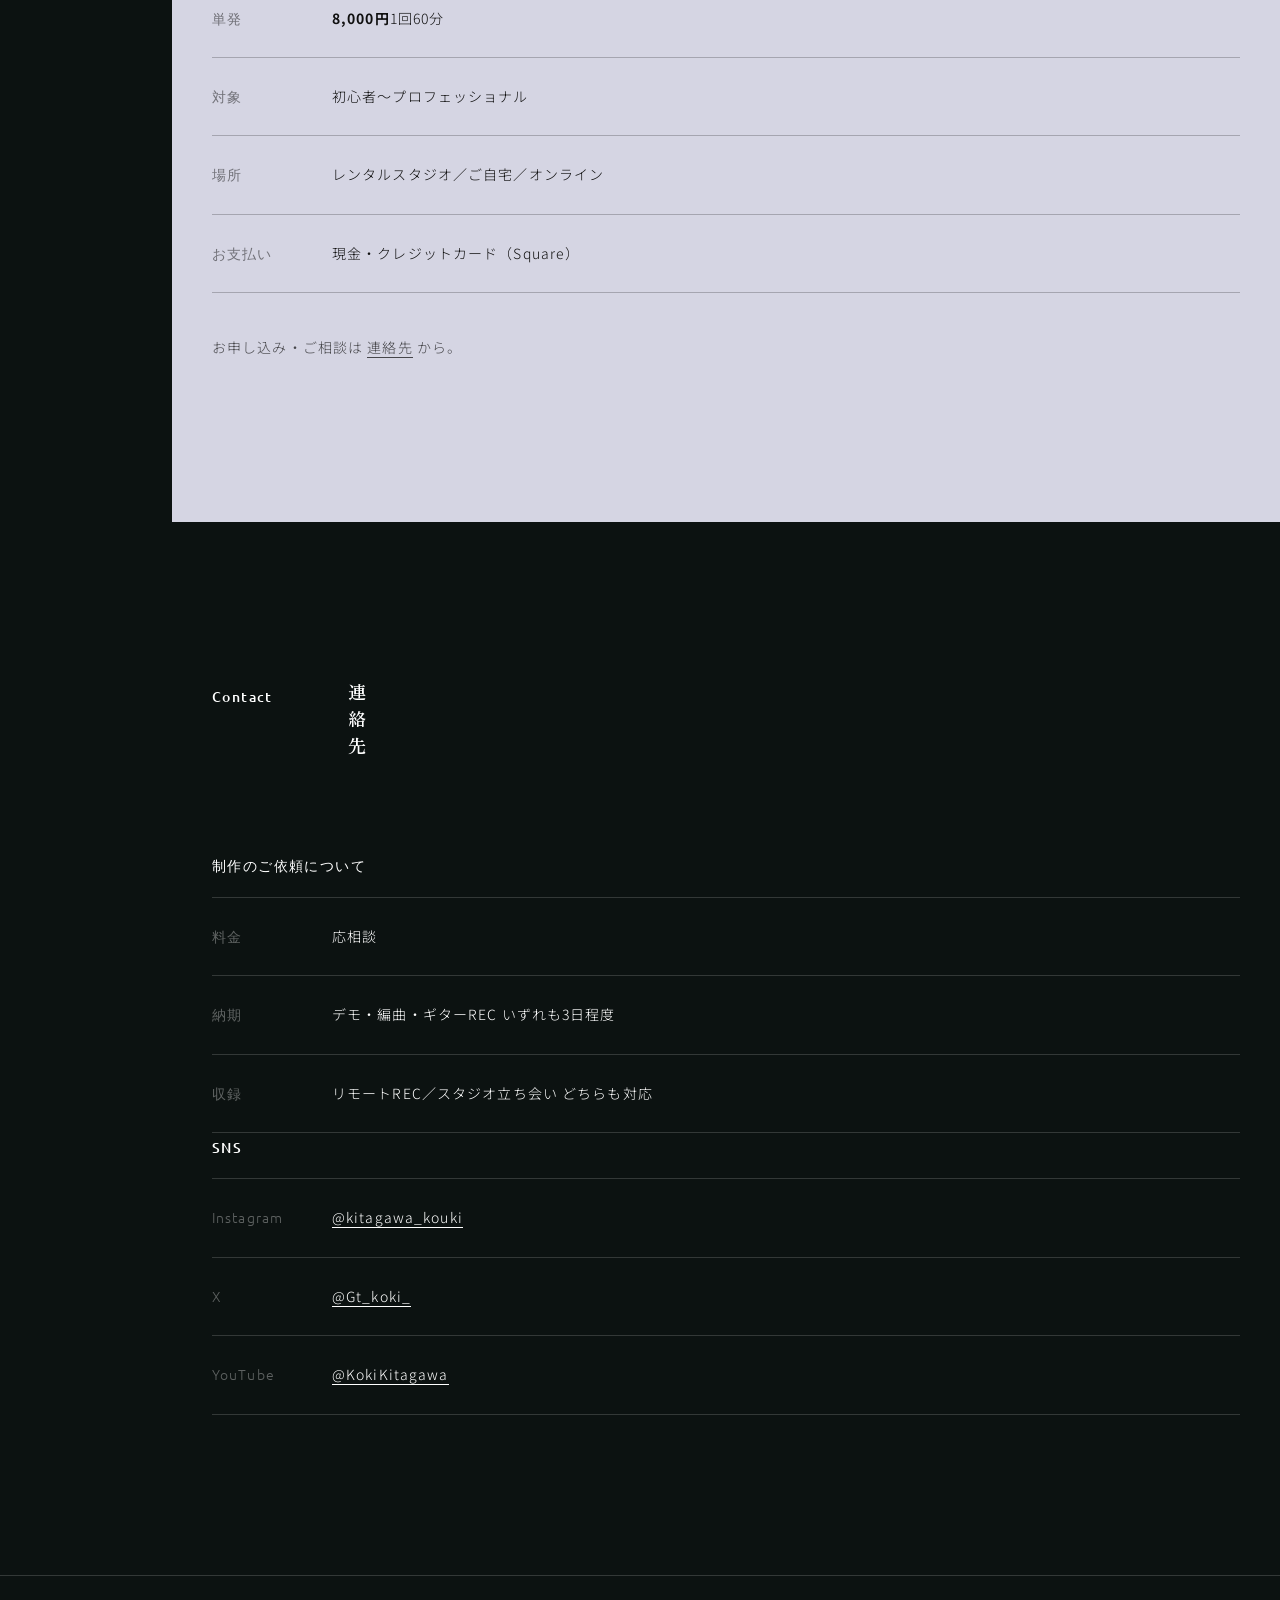
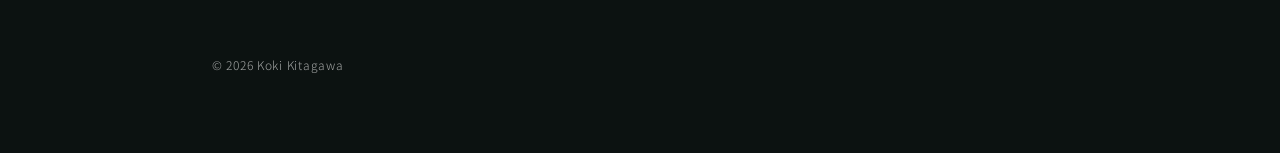
==== commit d30b6682: "本人回答の反映（2026/9/5）index.html" ====
--- a/index.html
+++ b/index.html
@@ -71,7 +71,7 @@
   <section class="hero" id="top">
     <div class="hero__media"><img src="assets/img/hero-1200.webp" srcset="assets/img/hero-640.webp 640w, assets/img/hero-1200.webp 1200w, assets/img/hero-2000.webp 2000w" sizes="100vw" width="2000" height="2501" alt="アンプの前に立てかけられた2本のギター" fetchpriority="high" decoding="async"></div>
     <div class="hero__copy">
-      <p class="hero__vert hero__vert--main">作る人であり、弾く人。</p>
+      <p class="hero__vert hero__vert--main">書けるギタリスト、弾ける作曲家</p>
       <p class="hero__vert hero__vert--sub is-accent">ギタリスト／作曲・編曲</p>
       <div class="hero__bottom">
         <p class="hero__highlights">CDTV 出演 ／ SUMMER SONIC 2023 ／ B-PROJECT 楽曲提供</p>
@@ -92,15 +92,36 @@
         <p class="t-h2">作る側にも、<br>弾く側にも立てる。</p>
         <div class="t-body about__bio">
           <p>曲を書く人と、曲を鳴らす人は、たいてい別々にいる。</p>
-          <p>北川弘喜はその両方に立つ。B-PROJECT、星名美怜、Bunny La Crew への楽曲提供で曲そのものを立ち上げ、SUMMER SONIC やイナズマロックフェスのステージではサポートギタリストとして音を鳴らす。CDTV では地上波のバックに立った。</p>
+          <p>北川弘喜はその両方に立つ。B-PROJECT、星名美怜、Bunny La Crew への提供曲では、作詞・作曲・編曲からギターまでを一人で通す。SUMMER SONIC やイナズマロックフェスのステージではサポートギタリストとして音を鳴らし、CDTV では地上波のバックに立った。</p>
           <p>舞台の仕事も持つ。『あんさんぶるスターズ！オン・ステージ』では劇中のギターを入れ、演技指導まで担当した。楽器を弾くだけでは終わらない現場を、いくつも通っている。</p>
-          <p>専門学校と音楽教室で講師を務め、個人レッスンでは初心者からプロまでを見る。教えることと作ることが、同じ場所でつながっている。</p>
+          <p>2021年から専門学校と音楽教室で指導にあたり、個人レッスンでは初心者からプロまでを見る。教えることと作ることが、同じ場所でつながっている。</p>
         </div>
         <ul class="about__career">
-          <li>専門学校 講師</li>
-          <li>音楽教室 講師</li>
+          <li>2022年〜<span class="career__detail">プロとして活動（東京拠点）</span></li>
+          <li>2021年〜<span class="career__detail">専門学校・音楽教室で指導</span></li>
           <li>個人レッスン<span class="career__detail">初心者〜プロフェッショナル</span></li>
         </ul>
+        <div class="gear">
+          <p class="t-label">Gear</p>
+          <dl class="gear__list">
+            <div class="gear__group">
+              <dt>制作・録音</dt>
+              <dd>Pro Tools<br>Universal Audio Apollo Twin X<br>sE Electronics sE2300<br>Eclipse TD-M1</dd>
+            </div>
+            <div class="gear__group">
+              <dt>ギター</dt>
+              <dd>Suhr Modern<br>Gibson Custom Shop Les Paul Standard<br>Fender Custom Shop Stratocaster</dd>
+            </div>
+            <div class="gear__group">
+              <dt>アンプ・キャビネット</dt>
+              <dd>Bogner Ecstasy Classic<br>Marshall JCM900 Hi Gain Master Volume<br>Bogner 212CB<br>Laney LFR-112</dd>
+            </div>
+            <div class="gear__group">
+              <dt>モデラー</dt>
+              <dd>Fractal Audio Axe-Fx II XL+<br>Line 6 Helix Floor</dd>
+            </div>
+          </dl>
+        </div>
       </div>
       <div class="split__media">
         <figure class="portrait reveal">
@@ -134,11 +155,12 @@
               <span class="card__label">Song</span>
             </div>
             <div class="card__name">
-              <h3 class="card__title">Memory</h3>
-              <p class="card__artist">B-PROJECT</p>
-            </div>
-            <div class="card__wave" aria-hidden="true"><span style="height:8%"></span><span style="height:20%"></span><span style="height:11%"></span><span style="height:40%"></span><span style="height:63%"></span><span style="height:17%"></span><span style="height:40%"></span><span style="height:63%"></span><span style="height:80%"></span><span style="height:26%"></span><span style="height:84%"></span><span style="height:66%"></span><span style="height:28%"></span><span style="height:69%"></span><span style="height:45%"></span><span style="height:64%"></span><span style="height:12%"></span><span style="height:20%"></span><span style="height:8%"></span><span style="height:8%"></span></div>
-          </div>
+              <h3 class="card__title">FLAME</h3>
+              <p class="card__artist">Jams Collection</p>
+            </div>
+            <div class="card__wave" aria-hidden="true"><span style="height:8%"></span><span style="height:17%"></span><span style="height:31%"></span><span style="height:37%"></span><span style="height:39%"></span><span style="height:21%"></span><span style="height:48%"></span><span style="height:20%"></span><span style="height:56%"></span><span style="height:57%"></span><span style="height:44%"></span><span style="height:77%"></span><span style="height:83%"></span><span style="height:58%"></span><span style="height:64%"></span><span style="height:19%"></span><span style="height:25%"></span><span style="height:10%"></span><span style="height:9%"></span><span style="height:8%"></span></div>
+          </div>
+          <p class="card__meta">作詞・作曲・編曲・ギター ／ 2025</p>
         </article>
         <article class="card card--song reveal">
           <div class="card__frame">
@@ -147,11 +169,12 @@
               <span class="card__label">Song</span>
             </div>
             <div class="card__name">
-              <h3 class="card__title">Now Feel Saddest!?</h3>
-              <p class="card__artist">星名美怜</p>
-            </div>
-            <div class="card__wave" aria-hidden="true"><span style="height:8%"></span><span style="height:8%"></span><span style="height:31%"></span><span style="height:48%"></span><span style="height:39%"></span><span style="height:51%"></span><span style="height:65%"></span><span style="height:45%"></span><span style="height:32%"></span><span style="height:69%"></span><span style="height:86%"></span><span style="height:48%"></span><span style="height:19%"></span><span style="height:60%"></span><span style="height:45%"></span><span style="height:50%"></span><span style="height:23%"></span><span style="height:33%"></span><span style="height:10%"></span><span style="height:8%"></span></div>
-          </div>
+              <h3 class="card__title">Memory</h3>
+              <p class="card__artist">B-PROJECT</p>
+            </div>
+            <div class="card__wave" aria-hidden="true"><span style="height:8%"></span><span style="height:20%"></span><span style="height:11%"></span><span style="height:40%"></span><span style="height:63%"></span><span style="height:17%"></span><span style="height:40%"></span><span style="height:63%"></span><span style="height:80%"></span><span style="height:26%"></span><span style="height:84%"></span><span style="height:66%"></span><span style="height:28%"></span><span style="height:69%"></span><span style="height:45%"></span><span style="height:64%"></span><span style="height:12%"></span><span style="height:20%"></span><span style="height:8%"></span><span style="height:8%"></span></div>
+          </div>
+          <p class="card__meta">作詞・作曲・編曲・ギター ／ 2024</p>
         </article>
         <article class="card card--song reveal">
           <div class="card__frame">
@@ -160,11 +183,12 @@
               <span class="card__label">Song</span>
             </div>
             <div class="card__name">
-              <h3 class="card__title">恋のエビデンス</h3>
-              <p class="card__artist">Bunny La Crew</p>
-            </div>
-            <div class="card__wave" aria-hidden="true"><span style="height:8%"></span><span style="height:10%"></span><span style="height:14%"></span><span style="height:33%"></span><span style="height:21%"></span><span style="height:64%"></span><span style="height:85%"></span><span style="height:25%"></span><span style="height:74%"></span><span style="height:46%"></span><span style="height:42%"></span><span style="height:73%"></span><span style="height:45%"></span><span style="height:20%"></span><span style="height:66%"></span><span style="height:21%"></span><span style="height:31%"></span><span style="height:13%"></span><span style="height:18%"></span><span style="height:8%"></span></div>
-          </div>
+              <h3 class="card__title">視聴覚Fighter</h3>
+              <p class="card__artist">Pastel closet</p>
+            </div>
+            <div class="card__wave" aria-hidden="true"><span style="height:8%"></span><span style="height:12%"></span><span style="height:29%"></span><span style="height:51%"></span><span style="height:57%"></span><span style="height:56%"></span><span style="height:23%"></span><span style="height:33%"></span><span style="height:39%"></span><span style="height:89%"></span><span style="height:92%"></span><span style="height:65%"></span><span style="height:24%"></span><span style="height:79%"></span><span style="height:37%"></span><span style="height:47%"></span><span style="height:21%"></span><span style="height:34%"></span><span style="height:20%"></span><span style="height:8%"></span></div>
+          </div>
+          <p class="card__meta">作詞・作曲・編曲・ギター ／ 2026</p>
         </article>
         <article class="card card--song reveal">
           <div class="card__frame">
@@ -173,11 +197,12 @@
               <span class="card__label">Song</span>
             </div>
             <div class="card__name">
-              <h3 class="card__title">FLAME</h3>
-              <p class="card__artist">Jams Collection</p>
-            </div>
-            <div class="card__wave" aria-hidden="true"><span style="height:8%"></span><span style="height:17%"></span><span style="height:31%"></span><span style="height:37%"></span><span style="height:39%"></span><span style="height:21%"></span><span style="height:48%"></span><span style="height:20%"></span><span style="height:56%"></span><span style="height:57%"></span><span style="height:44%"></span><span style="height:77%"></span><span style="height:83%"></span><span style="height:58%"></span><span style="height:64%"></span><span style="height:19%"></span><span style="height:25%"></span><span style="height:10%"></span><span style="height:9%"></span><span style="height:8%"></span></div>
-          </div>
+              <h3 class="card__title">Now Feel Saddest!?</h3>
+              <p class="card__artist">星名美怜</p>
+            </div>
+            <div class="card__wave" aria-hidden="true"><span style="height:8%"></span><span style="height:8%"></span><span style="height:31%"></span><span style="height:48%"></span><span style="height:39%"></span><span style="height:51%"></span><span style="height:65%"></span><span style="height:45%"></span><span style="height:32%"></span><span style="height:69%"></span><span style="height:86%"></span><span style="height:48%"></span><span style="height:19%"></span><span style="height:60%"></span><span style="height:45%"></span><span style="height:50%"></span><span style="height:23%"></span><span style="height:33%"></span><span style="height:10%"></span><span style="height:8%"></span></div>
+          </div>
+          <p class="card__meta">作詞・作曲・編曲・ギター ／ 2025</p>
         </article>
         <article class="card card--song reveal">
           <div class="card__frame">
@@ -186,11 +211,12 @@
               <span class="card__label">Song</span>
             </div>
             <div class="card__name">
-              <h3 class="card__title">視聴覚Fighter</h3>
-              <p class="card__artist">Pastel closet</p>
-            </div>
-            <div class="card__wave" aria-hidden="true"><span style="height:8%"></span><span style="height:12%"></span><span style="height:29%"></span><span style="height:51%"></span><span style="height:57%"></span><span style="height:56%"></span><span style="height:23%"></span><span style="height:33%"></span><span style="height:39%"></span><span style="height:89%"></span><span style="height:92%"></span><span style="height:65%"></span><span style="height:24%"></span><span style="height:79%"></span><span style="height:37%"></span><span style="height:47%"></span><span style="height:21%"></span><span style="height:34%"></span><span style="height:20%"></span><span style="height:8%"></span></div>
-          </div>
+              <h3 class="card__title">恋のエビデンス</h3>
+              <p class="card__artist">Bunny La Crew</p>
+            </div>
+            <div class="card__wave" aria-hidden="true"><span style="height:8%"></span><span style="height:10%"></span><span style="height:14%"></span><span style="height:33%"></span><span style="height:21%"></span><span style="height:64%"></span><span style="height:85%"></span><span style="height:25%"></span><span style="height:74%"></span><span style="height:46%"></span><span style="height:42%"></span><span style="height:73%"></span><span style="height:45%"></span><span style="height:20%"></span><span style="height:66%"></span><span style="height:21%"></span><span style="height:31%"></span><span style="height:13%"></span><span style="height:18%"></span><span style="height:8%"></span></div>
+          </div>
+          <p class="card__meta">作詞・作曲・編曲・ギター ／ 2025</p>
         </article>
         <article class="card card--song reveal">
           <div class="card__frame">
@@ -199,11 +225,12 @@
               <span class="card__label">Song</span>
             </div>
             <div class="card__name">
-              <h3 class="card__title">恋のスピード違反</h3>
-              <p class="card__artist">Bunny La Crew</p>
-            </div>
-            <div class="card__wave" aria-hidden="true"><span style="height:8%"></span><span style="height:9%"></span><span style="height:37%"></span><span style="height:33%"></span><span style="height:26%"></span><span style="height:24%"></span><span style="height:84%"></span><span style="height:67%"></span><span style="height:36%"></span><span style="height:31%"></span><span style="height:44%"></span><span style="height:46%"></span><span style="height:76%"></span><span style="height:77%"></span><span style="height:65%"></span><span style="height:62%"></span><span style="height:20%"></span><span style="height:29%"></span><span style="height:17%"></span><span style="height:8%"></span></div>
-          </div>
+              <h3 class="card__title">鬼KawaWe!!!</h3>
+              <p class="card__artist">Pastel closet</p>
+            </div>
+            <div class="card__wave" aria-hidden="true"><span style="height:8%"></span><span style="height:22%"></span><span style="height:29%"></span><span style="height:12%"></span><span style="height:29%"></span><span style="height:71%"></span><span style="height:36%"></span><span style="height:62%"></span><span style="height:86%"></span><span style="height:85%"></span><span style="height:35%"></span><span style="height:45%"></span><span style="height:71%"></span><span style="height:36%"></span><span style="height:67%"></span><span style="height:41%"></span><span style="height:34%"></span><span style="height:8%"></span><span style="height:21%"></span><span style="height:8%"></span></div>
+          </div>
+          <p class="card__meta">作詞・作曲・編曲・ギター ／ 2025</p>
         </article>
       </div>
       <p class="t-caption rail__note">全10曲の一覧は <a href="#credits">全実績</a> に掲載しています。</p>
@@ -223,106 +250,106 @@
       </div>
       <div class="rows" data-filter-target>
         <div class="row reveal" data-category="compose">
-          <span class="row__date"></span>
+          <span class="row__date">2025</span>
+          <div>
+            <h3 class="t-h3">FLAME</h3>
+            <p class="row__meta">Jams Collection ／ 作詞・作曲・編曲・ギター</p>
+          </div>
+        </div>
+        <div class="row reveal" data-category="compose">
+          <span class="row__date">2024</span>
           <div>
             <h3 class="t-h3">Memory</h3>
-            <p class="row__meta">B-PROJECT</p>
-          </div>
-        </div>
-        <div class="row reveal" data-category="compose">
-          <span class="row__date"></span>
+            <p class="row__meta">B-PROJECT ／ 作詞・作曲・編曲・ギター</p>
+          </div>
+        </div>
+        <div class="row reveal" data-category="compose">
+          <span class="row__date">2026</span>
+          <div>
+            <h3 class="t-h3">視聴覚Fighter</h3>
+            <p class="row__meta">Pastel closet ／ 作詞・作曲・編曲・ギター</p>
+          </div>
+        </div>
+        <div class="row reveal" data-category="compose">
+          <span class="row__date">2025</span>
           <div>
             <h3 class="t-h3">Now Feel Saddest!?</h3>
-            <p class="row__meta">星名美怜</p>
-          </div>
-        </div>
-        <div class="row reveal" data-category="compose">
-          <span class="row__date"></span>
+            <p class="row__meta">星名美怜 ／ 作詞・作曲・編曲・ギター</p>
+          </div>
+        </div>
+        <div class="row reveal" data-category="compose">
+          <span class="row__date">2025</span>
           <div>
             <h3 class="t-h3">恋のエビデンス</h3>
-            <p class="row__meta">Bunny La Crew</p>
-          </div>
-        </div>
-        <div class="row reveal" data-category="compose">
-          <span class="row__date"></span>
-          <div>
-            <h3 class="t-h3">FLAME</h3>
-            <p class="row__meta">Jams Collection</p>
-          </div>
-        </div>
-        <div class="row reveal" data-category="compose">
-          <span class="row__date"></span>
-          <div>
-            <h3 class="t-h3">視聴覚Fighter</h3>
-            <p class="row__meta">Pastel closet</p>
-          </div>
-        </div>
-        <div class="row reveal" data-category="compose">
-          <span class="row__date"></span>
+            <p class="row__meta">Bunny La Crew ／ 作詞・作曲・編曲・ギター</p>
+          </div>
+        </div>
+        <div class="row reveal" data-category="compose">
+          <span class="row__date">2025</span>
+          <div>
+            <h3 class="t-h3">鬼KawaWe!!!</h3>
+            <p class="row__meta">Pastel closet ／ 作詞・作曲・編曲・ギター</p>
+          </div>
+        </div>
+        <div class="row reveal" data-category="compose">
+          <span class="row__date">2024</span>
           <div>
             <h3 class="t-h3">恋のスピード違反</h3>
-            <p class="row__meta">Bunny La Crew</p>
-          </div>
-        </div>
-        <div class="row reveal" data-category="compose">
-          <span class="row__date"></span>
+            <p class="row__meta">Bunny La Crew ／ 作詞・作曲・編曲・ギター</p>
+          </div>
+        </div>
+        <div class="row reveal" data-category="compose">
+          <span class="row__date">2024</span>
+          <div>
+            <h3 class="t-h3">トキメキ NEW WORLD</h3>
+            <p class="row__meta">Jams Collection ／ 作詞・作曲・編曲・ギター</p>
+          </div>
+        </div>
+        <div class="row reveal" data-category="compose">
+          <span class="row__date">2024</span>
+          <div>
+            <h3 class="t-h3">ドキドキシャッターチャンス</h3>
+            <p class="row__meta">Jams Collection ／ 作詞・作曲・編曲・ギター</p>
+          </div>
+        </div>
+        <div class="row reveal" data-category="compose">
+          <span class="row__date">2023</span>
           <div>
             <h3 class="t-h3">夏ときめいちゃいマッスル</h3>
-            <p class="row__meta">Jams Collection</p>
-          </div>
-        </div>
-        <div class="row reveal" data-category="compose">
-          <span class="row__date"></span>
-          <div>
-            <h3 class="t-h3">トキメキ NEW WORLD</h3>
-            <p class="row__meta">Jams Collection</p>
-          </div>
-        </div>
-        <div class="row reveal" data-category="compose">
-          <span class="row__date"></span>
-          <div>
-            <h3 class="t-h3">ドキドキシャッターチャンス</h3>
-            <p class="row__meta">Jams Collection</p>
-          </div>
-        </div>
-        <div class="row reveal" data-category="compose">
-          <span class="row__date"></span>
-          <div>
-            <h3 class="t-h3">鬼KawaWe!!!</h3>
-            <p class="row__meta">Pastel closet</p>
+            <p class="row__meta">Jams Collection ／ 作詞・作曲・編曲・ギター</p>
+          </div>
+        </div>
+        <div class="row reveal" data-category="guitar">
+          <span class="row__date">2024</span>
+          <div>
+            <h3 class="t-h3">Goin Goin</h3>
+            <p class="row__meta">Chico ／ ギター</p>
+          </div>
+        </div>
+        <div class="row reveal" data-category="guitar">
+          <span class="row__date">2024</span>
+          <div>
+            <h3 class="t-h3">Sense of Wonder</h3>
+            <p class="row__meta">寿美菜子 ／ ギター</p>
+          </div>
+        </div>
+        <div class="row reveal" data-category="guitar">
+          <span class="row__date">2022</span>
+          <div>
+            <h3 class="t-h3">Startin&#39;</h3>
+            <p class="row__meta">Dream Shizuka ／ ギター</p>
+          </div>
+        </div>
+        <div class="row reveal" data-category="guitar">
+          <span class="row__date">2024</span>
+          <div>
+            <h3 class="t-h3">エピローグ</h3>
+            <p class="row__meta">シユイ ／ ギター</p>
           </div>
         </div>
         <div class="row reveal" data-category="guitar">
           <span class="row__date"></span>
           <div>
-            <h3 class="t-h3">Goin Goin</h3>
-            <p class="row__meta">Chico ／ ギター</p>
-          </div>
-        </div>
-        <div class="row reveal" data-category="guitar">
-          <span class="row__date"></span>
-          <div>
-            <h3 class="t-h3">Sense of Wonder</h3>
-            <p class="row__meta">寿美菜子 ／ ギター</p>
-          </div>
-        </div>
-        <div class="row reveal" data-category="guitar">
-          <span class="row__date"></span>
-          <div>
-            <h3 class="t-h3">Startin&#39;</h3>
-            <p class="row__meta">Dream Shizuka ／ ギター</p>
-          </div>
-        </div>
-        <div class="row reveal" data-category="guitar">
-          <span class="row__date"></span>
-          <div>
-            <h3 class="t-h3">エピローグ</h3>
-            <p class="row__meta">シユイ ／ ギター</p>
-          </div>
-        </div>
-        <div class="row reveal" data-category="guitar">
-          <span class="row__date"></span>
-          <div>
             <h3 class="t-h3">UUUM ONE PIECE MUUUSIC COVER ALBUM</h3>
             <p class="row__meta">UUUM ／ ギター ／ 収録3曲に参加</p>
           </div>
@@ -331,42 +358,42 @@
           <span class="row__date"></span>
           <div>
             <h3 class="t-h3">ハレンチ</h3>
-            <p class="row__meta">春猿火 ／ カラオケ音源制作</p>
+            <p class="row__meta">配信アーティスト ／ カラオケ音源制作 ／ アーティスト名は発注元に許諾確認中</p>
           </div>
         </div>
         <div class="row reveal" data-category="karaoke">
           <span class="row__date"></span>
           <div>
             <h3 class="t-h3">水星</h3>
-            <p class="row__meta">春猿火 ／ カラオケ音源制作</p>
+            <p class="row__meta">配信アーティスト ／ カラオケ音源制作 ／ アーティスト名は発注元に許諾確認中</p>
           </div>
         </div>
         <div class="row reveal" data-category="karaoke">
           <span class="row__date"></span>
           <div>
             <h3 class="t-h3">名前のない怪物</h3>
-            <p class="row__meta">春猿火 ／ カラオケ音源制作</p>
+            <p class="row__meta">配信アーティスト ／ カラオケ音源制作 ／ アーティスト名は発注元に許諾確認中</p>
           </div>
         </div>
         <div class="row reveal" data-category="karaoke">
           <span class="row__date"></span>
           <div>
             <h3 class="t-h3">Wonderland</h3>
-            <p class="row__meta">春猿火 ／ カラオケ音源制作</p>
+            <p class="row__meta">配信アーティスト ／ カラオケ音源制作 ／ アーティスト名は発注元に許諾確認中</p>
           </div>
         </div>
         <div class="row reveal" data-category="karaoke">
           <span class="row__date"></span>
           <div>
             <h3 class="t-h3">カワキヲアメク</h3>
-            <p class="row__meta">春猿火 ／ カラオケ音源制作</p>
+            <p class="row__meta">配信アーティスト ／ カラオケ音源制作 ／ アーティスト名は発注元に許諾確認中</p>
           </div>
         </div>
         <div class="row reveal" data-category="karaoke">
           <span class="row__date"></span>
           <div>
             <h3 class="t-h3">何様</h3>
-            <p class="row__meta">春猿火 ／ カラオケ音源制作</p>
+            <p class="row__meta">配信アーティスト ／ カラオケ音源制作 ／ アーティスト名は発注元に許諾確認中</p>
           </div>
         </div>
       </div>
@@ -475,25 +502,38 @@
         <h2 class="t-vert">試聴</h2>
       </div>
       <div class="listen">
-        <div class="listen__item">
-          <p class="t-label">Spotify</p>
-          <div class="embed" data-embed="https://open.spotify.com/embed/playlist/4vF3Pt0G9U2wvwlmTueu7q">
-            <a class="embed__link" href="https://open.spotify.com/playlist/4vF3Pt0G9U2wvwlmTueu7q" target="_blank" rel="noopener">
-              <span class="embed__label">プレイリストを聴く</span>
-              <span class="t-caption">Spotify で開く</span>
+        <div class="listen__item reveal">
+          <p class="listen__rank">01</p>
+          <div class="embed" data-embed="https://open.spotify.com/embed/track/7sTd15vzgK8YVyr6eWiVcE">
+            <a class="embed__link" href="https://open.spotify.com/track/7sTd15vzgK8YVyr6eWiVcE" target="_blank" rel="noopener">
+              <span class="embed__label">FLAME</span>
+              <span class="t-caption">Jams Collection</span>
             </a>
           </div>
         </div>
-        <div class="listen__item">
-          <p class="t-label">YouTube</p>
-          <div class="embed">
-            <a class="embed__link" href="https://www.youtube.com/@KokiKitagawa" target="_blank" rel="noopener">
-              <span class="embed__label">チャンネルを見る</span>
-              <span class="t-caption">YouTube で開く</span>
+        <div class="listen__item reveal">
+          <p class="listen__rank">02</p>
+          <div class="embed" data-embed="https://open.spotify.com/embed/track/3laM9HmVwaKT9ooW8K7pv5">
+            <a class="embed__link" href="https://open.spotify.com/track/3laM9HmVwaKT9ooW8K7pv5" target="_blank" rel="noopener">
+              <span class="embed__label">Memory</span>
+              <span class="t-caption">B-PROJECT</span>
             </a>
           </div>
         </div>
-      </div>
+        <div class="listen__item reveal">
+          <p class="listen__rank">03</p>
+          <div class="embed" data-embed="https://open.spotify.com/embed/track/7d7lYGu9Xw5cHC8EYxwH4H">
+            <a class="embed__link" href="https://open.spotify.com/track/7d7lYGu9Xw5cHC8EYxwH4H" target="_blank" rel="noopener">
+              <span class="embed__label">視聴覚Fighter</span>
+              <span class="t-caption">Pastel closet</span>
+            </a>
+          </div>
+        </div>
+      </div>
+      <p class="listen__more">
+          <a class="link" href="https://open.spotify.com/playlist/4vF3Pt0G9U2wvwlmTueu7q" target="_blank" rel="noopener">Spotify でプレイリストを聴く</a>
+          <a class="link" href="https://www.youtube.com/@KokiKitagawa" target="_blank" rel="noopener">YouTube チャンネルを見る</a>
+      </p>
     </div>
   </section>
 
@@ -505,17 +545,33 @@
       </div>
       <div class="rows">
         <div class="row">
-          <span class="row__date">回数</span>
-          <div>月2回〜</div>
+          <span class="row__date">体験レッスン</span>
+          <div><b class="plan__price">60分 3,500円</b><span class="plan__note">初回のみ</span></div>
+        </div>
+        <div class="row row--rec">
+          <span class="row__date">月2回<span class="plan__rec">おすすめ</span></span>
+          <div><b class="plan__price">16,000円 / 月</b><span class="plan__note">1回60分</span></div>
         </div>
         <div class="row">
-          <span class="row__date">料金</span>
-          <div>1レッスン 1時間 8,000円</div>
+          <span class="row__date">月4回</span>
+          <div><b class="plan__price">32,000円 / 月</b><span class="plan__note">1回60分</span></div>
+        </div>
+        <div class="row">
+          <span class="row__date">単発</span>
+          <div><b class="plan__price">8,000円</b><span class="plan__note">1回60分</span></div>
         </div>
         <div class="row">
           <span class="row__date">対象</span>
           <div>初心者〜プロフェッショナル</div>
         </div>
+        <div class="row">
+          <span class="row__date">場所</span>
+          <div>レンタルスタジオ／ご自宅／オンライン</div>
+        </div>
+        <div class="row">
+          <span class="row__date">お支払い</span>
+          <div>現金・クレジットカード（Square）</div>
+        </div>
       </div>
       <p class="lesson__note">お申し込み・ご相談は <a href="#contact">連絡先</a> から。</p>
     </div>
@@ -527,6 +583,22 @@
         <p class="t-label">Contact</p>
         <h2 class="t-vert">連絡先</h2>
       </div>
+      <p class="t-label contact__sub">制作のご依頼について</p>
+      <div class="rows">
+        <div class="row reveal">
+          <span class="row__date">料金</span>
+          <div>応相談</div>
+        </div>
+        <div class="row reveal">
+          <span class="row__date">納期</span>
+          <div>デモ・編曲・ギターREC いずれも3日程度</div>
+        </div>
+        <div class="row reveal">
+          <span class="row__date">収録</span>
+          <div>リモートREC／スタジオ立ち会い どちらも対応</div>
+        </div>
+      </div>
+      <p class="t-label contact__sub">SNS</p>
       <div class="rows">
         <div class="row reveal">
           <span class="row__date">Instagram</span>
--- a/assets/css/kk-design-system.css
+++ b/assets/css/kk-design-system.css
@@ -0,0 +1,339 @@
+/* ============================================================
+   KK Portfolio — Design System v1.0
+   参照: 下町芸術祭2025 (shitamachi-artfes.com) の設計思想を分析し、
+         北川弘喜ポートフォリオ用に再構築したもの。
+         ※ 参照サイトのコードは一切コピーしていない。
+            実測した「設計のルール」だけを数値化している。
+
+   使い方: このファイルを丸ごとClaudeに渡し
+          「この design system に沿って◯◯を作って」と言うだけで
+           毎回同じトーンの出力になる。
+   ============================================================ */
+
+/* ------------------------------------------------------------
+   0. FONTS
+   和文見出し = 明朝（Zen Old Mincho）／和文本文 = ゴシック（Noto Sans JP）
+   欧文ラベル = Ubuntu（幾何学サンセリフ、全部大文字にしない）
+   ------------------------------------------------------------ */
+/* 実際に使っているウェイトだけ取りにいく（明朝 400/600・ゴシック 300/400・欧文 400/500）。
+   ウェイトを増やすときは、ここも一緒に増やすこと。 */
+@import url("https://fonts.googleapis.com/css2?family=Zen+Old+Mincho:wght@400;600&family=Noto+Sans+JP:wght@300;400&family=Ubuntu:wght@400;500&display=swap");
+/* 任意: 和文約物を詰める。無くても崩れない。
+   <link rel="stylesheet" href="https://cdn.jsdelivr.net/npm/yakuhanjp@3/dist/css/yakuhanjp.min.css"> */
+
+:root {
+  /* --------------------------------------------------------
+     1. COLOR  — 「暗室」がベース。彩度はほぼ持たせない。
+        写真を主役にするため、UI側の色は極限まで削る。
+     -------------------------------------------------------- */
+  --c-bg:        #0C1211;   /* 基調。純黒ではなく緑に3°振った黒 */
+  --c-bg-elev:   #141B1A;   /* カード/ヘッダー等、1段浮かせる面 */
+  --c-ink:       #FFFFFF;   /* 主文字 */
+  --c-ink-dim:   rgba(255,255,255,.62); /* 補足文・キャプション */
+  --c-ink-faint: rgba(255,255,255,.34); /* 非活性・年号 */
+  --c-rule:      rgba(255,255,255,.16); /* 罫線。太さは常に1px */
+  --c-accent:    #E5C15A;   /* 灯り色。1画面に1〜2箇所しか使わない */
+
+  /* 反転ブロック（協賛・料金表など「事務的な情報」を置く面）
+     暗い画面が続いたあと1枚だけ明色を挟むと、体感の情報密度が下がる */
+  --c-inv-bg:    #D5D5E3;
+  --c-inv-ink:   #101010;
+  --c-inv-rule:  rgba(16,16,16,.24);
+
+  /* --------------------------------------------------------
+     2. TYPE — 和文は「字間を開ける」ことでしか高級感が出ない。
+        見出しは必ず letter-spacing 0.1em 以上。
+     -------------------------------------------------------- */
+  --f-mincho: "Zen Old Mincho", "Yu Mincho", "YuMincho", serif;
+  --f-sans:   "Noto Sans JP", system-ui, sans-serif;
+  --f-en:     "Ubuntu", system-ui, sans-serif;
+
+  --fs-logo:    clamp(28px, 4.2vw, 46px);  /* サイトロゴ和文 */
+  --fs-display: clamp(24px, 2.4vw, 34px);  /* ヒーローの縦組みコピー */
+  --fs-h2:      clamp(26px, 2.6vw, 36px);  /* セクション主見出し（明朝） */
+  --fs-h3:      16px;                      /* カード見出し */
+  --fs-body:    14px;                      /* 本文。15pxを超えない */
+  --fs-label:   14px;                      /* 欧文ラベル */
+  --fs-vert:    18px;                      /* 縦組みラベル */
+  --fs-caption: 12px;
+
+  --ls-logo:   .28em;  /* ロゴは極端に開ける。ここが世界観の8割 */
+  --ls-display:.32em;  /* 縦組みは字間ではなく行間で開ける→下記 */
+  --ls-h2:     .10em;
+  --ls-vert:   .50em;
+  --ls-body:   .08em;
+  --ls-label:  .10em;
+
+  --lh-body:   2.1;    /* 和文本文は2.0前後。1.6は詰まって見える */
+  --lh-head:   1.5;
+
+  /* --------------------------------------------------------
+     3. SPACE — 8の倍数。セクション間は必ず --sp-9 以上あける。
+        「余白でリズムを作る」のが参照サイトの核。
+     -------------------------------------------------------- */
+  --sp-1: 4px;  --sp-2: 8px;  --sp-3: 16px; --sp-4: 24px;
+  --sp-5: 40px; --sp-6: 64px; --sp-7: 88px; --sp-8: 120px;
+  --sp-9: 160px;
+
+  --w-nav:     172px;  /* 左固定ナビの占有幅 */
+  --w-content: 1180px; /* 本文最大幅 */
+  --gutter:    40px;
+  --h-header:  96px;
+
+  /* --------------------------------------------------------
+     4. MOTION — 「ふわっと下から」1種類だけ。種類を増やさない。
+     -------------------------------------------------------- */
+  --e-out: cubic-bezier(.22,.61,.36,1);
+  --d-fast: .28s;
+  --d-base: .8s;
+  --rise:  24px;   /* fade-upの移動量。これ以上動かすと安っぽくなる */
+  --stagger: 80ms; /* 連続要素のずらし */
+
+  --z-nav: 90; --z-header: 100;
+}
+
+/* ============================================================
+   5. BASE
+   ============================================================ */
+* { box-sizing: border-box; }
+html { scroll-behavior: smooth; }
+body {
+  margin: 0;
+  background: var(--c-bg);
+  color: var(--c-ink);
+  font-family: var(--f-sans);
+  font-size: var(--fs-body);
+  font-weight: 300;
+  line-height: var(--lh-body);
+  letter-spacing: var(--ls-body);
+  -webkit-font-smoothing: antialiased;
+}
+img { max-width: 100%; display: block; }
+a { color: inherit; text-decoration: none; }
+
+.container {
+  max-width: var(--w-content);
+  margin-inline: auto;
+  padding-inline: var(--gutter);
+}
+/* 左固定ナビぶんを空ける（デスクトップのみ） */
+.shell { padding-left: var(--w-nav); }
+
+/* ============================================================
+   6. TYPE COMPONENTS
+   ============================================================ */
+.t-logo {
+  font-family: var(--f-mincho);
+  font-size: var(--fs-logo);
+  font-weight: 400;
+  letter-spacing: var(--ls-logo);
+  text-indent: var(--ls-logo); /* 字間ぶんの右寄りを打ち消す */
+  line-height: 1.2;
+  margin: 0;
+}
+.t-logo-en {
+  font-family: var(--f-en);
+  font-size: var(--fs-label);
+  letter-spacing: .06em;
+  color: var(--c-ink-dim);
+  margin: var(--sp-2) 0 0;
+}
+.t-label {                       /* 欧文セクションラベル: Concept / Works */
+  font-family: var(--f-en);
+  font-size: var(--fs-label);
+  font-weight: 500;
+  letter-spacing: var(--ls-label);
+  margin: 0 0 var(--sp-3);
+}
+.t-h2 {                          /* 和文セクション見出し（明朝） */
+  font-family: var(--f-mincho);
+  font-size: var(--fs-h2);
+  font-weight: 400;
+  letter-spacing: var(--ls-h2);
+  line-height: var(--lh-head);
+  margin: 0;
+}
+.t-h3 {
+  font-family: var(--f-mincho);
+  font-size: var(--fs-h3);
+  font-weight: 600;
+  letter-spacing: var(--ls-h2);
+  line-height: 1.7;
+  margin: 0 0 var(--sp-2);
+}
+.t-vert {                        /* 縦組みラベル。参照サイトの最大の特徴 */
+  writing-mode: vertical-rl;
+  font-family: var(--f-mincho);
+  font-size: var(--fs-vert);
+  font-weight: 600;
+  letter-spacing: var(--ls-vert);
+  margin: 0;
+}
+.t-body p { margin: 0 0 1.6em; }
+.t-caption { font-size: var(--fs-caption); color: var(--c-ink-dim); letter-spacing: .06em; }
+.t-num {                         /* 日付・数字。欧文で大きく、字間広め */
+  font-family: var(--f-en);
+  font-size: clamp(24px, 3vw, 40px);
+  font-weight: 400;
+  letter-spacing: .06em;
+}
+.is-accent { color: var(--c-accent); }
+
+/* ============================================================
+   7. CHROME — 固定ヘッダー / 左固定ナビ / SNS
+   ============================================================ */
+.site-header {
+  position: fixed; inset: 0 0 auto 0; z-index: var(--z-header);
+  display: flex; align-items: center; justify-content: center;
+  height: var(--h-header);
+  pointer-events: none;                       /* ロゴ以外はクリックを通す */
+  text-align: center;
+}
+.site-header > * { pointer-events: auto; }
+
+.site-nav {
+  position: fixed; top: 50%; left: var(--gutter); z-index: var(--z-nav);
+  transform: translateY(-50%);
+  display: flex; flex-direction: column; gap: var(--sp-3);
+  font-family: var(--f-en); font-size: var(--fs-label);
+  letter-spacing: var(--ls-label);
+}
+.site-nav a { position: relative; padding-left: var(--sp-4); color: var(--c-ink-dim); transition: color var(--d-fast) var(--e-out); }
+.site-nav a::before {                          /* 現在地の●。色ではなく形で示す */
+  content: ""; position: absolute; left: 0; top: 50%;
+  width: 6px; height: 6px; border-radius: 50%;
+  background: currentColor; transform: translateY(-50%) scale(0);
+  transition: transform var(--d-fast) var(--e-out);
+}
+.site-nav a:hover, .site-nav a[aria-current="page"] { color: var(--c-ink); }
+.site-nav a[aria-current="page"]::before { transform: translateY(-50%) scale(1); }
+
+.social { position: fixed; top: var(--sp-5); right: var(--gutter); z-index: var(--z-nav); display: flex; gap: var(--sp-4); }
+.social a { opacity: .8; transition: opacity var(--d-fast) var(--e-out); }
+.social a:hover { opacity: 1; }
+
+/* ============================================================
+   8. HERO — 全画面写真＋縦組みコピーを左右に振る
+   ============================================================ */
+.hero { position: relative; min-height: 100svh; display: grid; place-items: center; overflow: hidden; }
+.hero__media { position: absolute; inset: 0; }
+.hero__media img { width: 100%; height: 100%; object-fit: cover; }
+.hero__media::after {                          /* 写真の上に必ず暗幕。文字の可読性はこれで担保 */
+  content: ""; position: absolute; inset: 0;
+  background: linear-gradient(180deg, rgba(12,18,17,.55) 0%, rgba(12,18,17,.15) 45%, rgba(12,18,17,.85) 100%);
+}
+.hero__copy { position: relative; z-index: 2; width: 100%; max-width: var(--w-content); padding-inline: var(--gutter); }
+.hero__vert {
+  writing-mode: vertical-rl;
+  font-family: var(--f-mincho);
+  font-size: var(--fs-display);
+  font-weight: 400;
+  line-height: 2.4;                            /* 縦組みは line-height が字間になる */
+  letter-spacing: .12em;
+}
+.hero__date { margin-top: var(--sp-5); }
+
+/* ============================================================
+   9. TWO-COLUMN — 左に読ませる文、右に写真を積む
+   ============================================================ */
+.split { display: grid; grid-template-columns: 1fr 1fr; gap: var(--sp-6); align-items: start; }
+.split__text { position: sticky; top: calc(var(--h-header) + var(--sp-6)); } /* 文が読まれている間、写真だけ流れる */
+.split__media { display: grid; gap: var(--sp-4); }
+
+/* ============================================================
+   10. CARD RAIL — 横スクロールのカード列。
+       ★参照サイトの肝: カードの上下位置をわざと揃えない。
+       整列を崩すことで「祭り／雑多さ」の気配が出る。
+   ============================================================ */
+.rail { display: flex; gap: var(--sp-5); overflow-x: auto; padding-block: var(--sp-5); scroll-snap-type: x mandatory; scrollbar-width: none; }
+.rail::-webkit-scrollbar { display: none; }
+.card { flex: 0 0 clamp(240px, 24vw, 300px); scroll-snap-align: center; }
+.card:nth-child(3n+1) { margin-top: 0; }
+.card:nth-child(3n+2) { margin-top: 56px; }    /* ← ずらし */
+.card:nth-child(3n)   { margin-top: 24px; }
+.card img { aspect-ratio: 4/3; object-fit: cover; }
+.card__meta { display: flex; align-items: center; gap: var(--sp-2); color: var(--c-ink-dim); font-size: var(--fs-caption); }
+
+.rail-ctrl { display: flex; gap: var(--sp-3); }
+.rail-ctrl button {
+  width: 48px; height: 48px; border-radius: 50%;
+  border: 1px solid var(--c-rule); background: transparent; color: var(--c-ink);
+  cursor: pointer; transition: background var(--d-fast) var(--e-out), border-color var(--d-fast) var(--e-out);
+}
+.rail-ctrl button:hover { background: rgba(255,255,255,.08); border-color: var(--c-ink); }
+
+/* ============================================================
+   11. LIST — 罫線区切りの一覧（News / Live / 実績）
+       枠で囲わず、1pxの罫線だけで区切る
+   ============================================================ */
+.rows { border-top: 1px solid var(--c-rule); }
+.row { display: grid; grid-template-columns: 96px 1fr; gap: var(--sp-4);
+       padding: var(--sp-4) 0; border-bottom: 1px solid var(--c-rule); }
+.row__date { font-family: var(--f-en); color: var(--c-ink-faint); }
+
+/* ============================================================
+   12. INVERT — 明色ブロック。暗い画面の連続を1枚だけ断ち切る
+   ============================================================ */
+.invert { background: var(--c-inv-bg); color: var(--c-inv-ink); }
+.invert .row, .invert .rows { border-color: var(--c-inv-rule); }
+.invert .row__date { color: rgba(16,16,16,.5); }
+
+/* ============================================================
+   13. SECTION RHYTHM
+   ============================================================ */
+.section { padding-block: var(--sp-9); }
+.section__head { display: flex; align-items: flex-start; gap: var(--sp-6); margin-bottom: var(--sp-7); }
+
+/* ============================================================
+   14. MOTION — 「fade-up」1種類だけを全要素で使い回す
+       JS: IntersectionObserverで .is-in を付けるだけ
+   ============================================================ */
+.reveal { opacity: 0; transform: translateY(var(--rise)); transition: opacity var(--d-base) var(--e-out), transform var(--d-base) var(--e-out); }
+.reveal.is-in { opacity: 1; transform: none; }
+@media (prefers-reduced-motion: reduce) {
+  .reveal { opacity: 1; transform: none; transition: none; }
+  html { scroll-behavior: auto; }
+}
+
+/* ============================================================
+   15. RESPONSIVE — 900px以下で左ナビを畳み、縦組みは維持する
+       （縦組みはスマホでこそ効く。横組みに戻さない）
+   ============================================================ */
+@media (max-width: 900px) {
+  :root { --gutter: 20px; --sp-9: 96px; --sp-7: 56px; --sp-6: 40px; }
+  .shell { padding-left: 0; }
+  .site-nav { top: auto; bottom: 0; left: 0; right: 0; transform: none;
+              flex-direction: row; justify-content: space-around; overflow-x: auto;
+              gap: var(--sp-3); padding: var(--sp-3) var(--sp-3) calc(var(--sp-3) + env(safe-area-inset-bottom));
+              background: rgba(12,18,17,.92); backdrop-filter: blur(8px); }
+  .site-nav a { padding-left: 0; }
+  .site-nav a::before { display: none; }
+  .split { grid-template-columns: 1fr; gap: var(--sp-5); }
+  .split__text { position: static; }
+  .row { grid-template-columns: 72px 1fr; gap: var(--sp-3); }
+  .card:nth-child(n) { margin-top: 0; }        /* 狭い画面ではずらしを解除 */
+}
+
+/* ============================================================
+   16. ANTI-PATTERNS — これをやると一気に崩れる
+       迷ったとき、レビューのとき、ここを読み返す。
+   ============================================================
+   × 見出しをゴシックにする
+       → 明朝／ゴシックの役割分担がこの設計の背骨。混ぜない。
+   × 字間を詰める
+       → 見出しの letter-spacing を 0 にした瞬間に別物になる。0.1em 以上を死守。
+   × セクション間の余白（--sp-9 / 160px）を削る
+       → 情報が入りきらないときに最初に削りたくなる場所。削らず、ページを分ける。
+   × アクセント色を増やす
+       → --c-accent（黄）以外を足さない。強調は色ではなく余白と級数で作る。
+   × カードに角丸と影をつける
+       → 現行のAI生成デザインの典型。この設計では角は直角、影は無し。
+   × 本文を大きくする
+       → 14px・行間2.0が下限であり上限。15pxを超えない。
+   × グラデーション背景
+       → 使ってよいのは写真の上の暗幕だけ。
+   × モーションの種類を増やす
+       → fade-up 1種類だけを全要素で使い回す。種類が増えた瞬間に安くなる。
+   × 明色反転（.invert）を2回以上使う
+       → 1ページに1回。2回目からは効果が消える。
+   ============================================================ */
--- a/assets/css/site.css
+++ b/assets/css/site.css
@@ -0,0 +1,225 @@
+/* ============================================================
+   site.css — このページ固有の組み方だけを置く。
+   色・書体・字間・余白・イージングは kk-design-system.css の
+   変数だけを使う。新しいトークンをここで作らない。
+   ============================================================ */
+
+/* JavaScript が無い／読めないときは、ふわっと出す仕掛けを最初から解いておく。
+   （head の1行スクリプトが html に .js を付ける。付かなければこの行が効く） */
+html:not(.js) .reveal { opacity: 1; transform: none; }
+
+/* キーボードで辿ったとき、どこにいるかが見える（灯り色の枠） */
+:focus-visible { outline: 2px solid var(--c-accent); outline-offset: 3px; }
+
+/* ナビで飛んだとき、見出しが上の固定ロゴに隠れないようにする */
+main section[id], .site-footer { scroll-margin-top: calc(var(--h-header) + var(--sp-3)); }
+
+/* width/height 属性を書いた <img> が縦に伸びないようにする（レイアウトシフト防止と両立させる） */
+img { height: auto; }
+
+/* 下端の固定ナビ（900px以下）に本文が隠れないようにする。
+   8項目が横スクロール無しで収まるよう、狭い画面では字を小さくして間を詰める */
+@media (max-width: 900px) {
+  /* --h-navbar は下端ナビの高さ。--h-header と同じ性格の寸法で、色や書体の追加ではない */
+  :root { --h-navbar: 74px; }
+  body { padding-bottom: var(--h-navbar); }
+  .site-nav { gap: var(--sp-2); padding-inline: var(--sp-2); }
+  .site-nav a { font-size: var(--fs-caption); letter-spacing: .06em; padding-block: var(--sp-2); }
+}
+
+/* 指で押す的を 44px 以上にする（見た目の位置は変えない） */
+.social a { padding: var(--sp-2); margin: calc(var(--sp-2) * -1); }
+
+/* 固定ロゴの下を本文が通るので、背景と同じ色の暗幕を薄くかける
+   （新しい色ではなく --c-bg #0C1211 の透明度違い。ヒーローの暗幕と同じ考え方） */
+.site-header::before {
+  content: ""; position: absolute; left: 0; right: 0; top: 0; z-index: -1;
+  height: calc(var(--h-header) + var(--sp-5));
+  background: linear-gradient(180deg, rgba(12,18,17,.95) 0%, rgba(12,18,17,.78) 55%, rgba(12,18,17,0) 100%);
+}
+.social a { opacity: .9; }
+.site-header { padding-top: var(--sp-3); }
+
+/* ------------------------------------------------------------
+   HERO
+   ------------------------------------------------------------ */
+.hero__copy { position: absolute; inset: 0; width: auto; max-width: none; margin: 0; }
+/* 左の固定ナビが写真の明るい部分に重なっても読めるように、端だけ暗くする
+   （ヒーローの暗幕と同じ rgba(12,18,17,…)。新しい色は足していない） */
+.hero::before {
+  content: ""; position: absolute; inset: 0; z-index: 1; pointer-events: none;
+  background: linear-gradient(90deg, rgba(12,18,17,.85) 0%, rgba(12,18,17,.35) 18%, rgba(12,18,17,0) 34%);
+}
+/* 写真は画面の端まで見せる。左の固定ナビぶんは .hero__copy の内側で空ける */
+@media (min-width: 901px) {
+  .hero { margin-left: calc(var(--w-nav) * -1); }
+  .hero__copy { left: var(--w-nav); }   /* 絶対配置の基準そのものをナビの右へ寄せる */
+}
+.hero__vert { position: absolute; margin: 0; }
+.hero__vert--main { right: var(--gutter); top: calc(var(--h-header) + var(--sp-5)); }
+.hero__vert--sub  { left: var(--gutter); bottom: var(--sp-8); font-size: var(--fs-vert); }
+.hero__bottom {
+  position: absolute; left: 50%; transform: translateX(-50%); bottom: var(--sp-4);
+  width: calc(100% - var(--gutter) * 2); max-width: var(--w-content);
+  display: grid; justify-items: center; gap: var(--sp-3);
+}
+.hero__highlights {
+  margin: 0; text-align: center;
+  font-family: var(--f-en); font-size: var(--fs-label); letter-spacing: var(--ls-label);
+  color: var(--c-ink);
+}
+.hero__scroll {
+  font-family: var(--f-en); font-size: var(--fs-caption); letter-spacing: var(--ls-label);
+  color: var(--c-ink-dim); display: grid; justify-items: center; gap: var(--sp-1);
+}
+.hero__scroll::after {
+  content: ""; width: 1px; height: 32px; background: var(--c-ink-faint);
+  animation: kk-scroll 2.4s var(--e-out) infinite;
+}
+@keyframes kk-scroll { 0%,100% { transform: translateY(0); opacity: .4 } 50% { transform: translateY(4px); opacity: 1 } }
+@media (prefers-reduced-motion: reduce) { .hero__scroll::after { animation: none } }
+
+@media (max-width: 900px) {
+  /* 狭い画面では肩書きを左上へ。下は実績1行とスクロール誘導に明け渡す */
+  .hero__vert--sub  { top: calc(var(--h-header) + var(--sp-5)); bottom: auto; }
+  .hero__bottom     { bottom: calc(var(--sp-3) + var(--h-navbar)); }
+  .hero__highlights { line-height: 1.9; }
+}
+/* 画面が低いとき（横持ちのスマホ）だけ縦組みを縮めて、1列に収める */
+@media (max-height: 680px) {
+  .hero__vert--main { top: var(--h-header); font-size: 20px; }
+  .hero__vert--sub  { font-size: 14px; }
+}
+
+/* ------------------------------------------------------------
+   ABOUT
+   ------------------------------------------------------------ */
+.about__bio { margin-top: var(--sp-5); color: var(--c-ink-dim); }
+.about__career {
+  list-style: none; margin: var(--sp-5) 0 0; padding: 0;
+  border-top: 1px solid var(--c-rule);
+}
+.about__career li {
+  display: flex; flex-wrap: wrap; gap: var(--sp-3);
+  padding: var(--sp-3) 0; border-bottom: 1px solid var(--c-rule);
+}
+.career__detail { color: var(--c-ink-faint); }
+
+/* 人物写真。元が 875px しか無いので、表示幅を 440px までに抑えて
+   引き伸ばさない（2倍密度の画面でちょうど使い切る）。
+   機材の写真は列いっぱい、人物だけ幅を狭める ── 揃えないことで主役に見せる */
+.portrait { margin: 0; max-width: 440px; }
+.portrait img { width: 100%; }
+.portrait__cap {
+  display: flex; align-items: baseline; gap: var(--sp-3);
+  margin-top: var(--sp-3); padding-top: var(--sp-3);
+  border-top: 1px solid var(--c-rule);
+  font-family: var(--f-mincho); font-size: var(--fs-body);
+  letter-spacing: var(--ls-h2); color: var(--c-ink);
+}
+.portrait__cap span {
+  font-family: var(--f-en); font-size: var(--fs-caption);
+  letter-spacing: var(--ls-label); color: var(--c-ink-faint);
+}
+
+/* ------------------------------------------------------------
+   WORKS — ジャケット写真が1枚も無い前提で組む。
+   写真の代わりに「通し番号・曲名・波形」で1枚ずつ違う絵を作る。
+   波形の高さは曲名から決まる（render.mjs の waveBars）ので、
+   同じ曲は毎回同じ形になる。ジャケットが手に入ったら
+   .card__wave を <img> に差し替えるだけで済む組みにしてある。
+   ------------------------------------------------------------ */
+.card--song .card__frame {
+  aspect-ratio: 3 / 4;
+  border: 1px solid var(--c-rule); background: var(--c-bg-elev);
+  padding: var(--sp-4);
+  display: grid; grid-template-rows: auto 1fr auto; gap: var(--sp-4);
+}
+.card__top { display: flex; align-items: baseline; justify-content: space-between; gap: var(--sp-3); }
+.card__index {
+  font-family: var(--f-en); font-size: var(--fs-h2); line-height: 1;
+  letter-spacing: var(--ls-label); color: var(--c-ink-faint);
+}
+.card__label { font-family: var(--f-en); font-size: var(--fs-caption); color: var(--c-ink-faint); letter-spacing: var(--ls-label); }
+.card__name { align-self: end; }
+.card__title {
+  margin: 0; font-family: var(--f-mincho); font-weight: 600;
+  font-size: var(--fs-h2); line-height: var(--lh-head); letter-spacing: var(--ls-h2);
+}
+.card__artist { margin: var(--sp-2) 0 0; font-size: var(--fs-caption); color: var(--c-ink-dim); }
+
+/* 波形。棒の高さは HTML 側の style="height:◯%" で入る */
+.card__wave { display: flex; align-items: flex-end; gap: 2px; height: 44px; }
+.card__wave span {
+  flex: 1; min-height: 2px; background: var(--c-ink-faint);
+  transition: background var(--d-fast) var(--e-out);
+}
+/* 灯り色は「1画面に1〜2箇所」。触れている1枚だけが灯るので、その範囲に収まる */
+.card--song:hover .card__wave span,
+.card--song:focus-within .card__wave span { background: var(--c-accent); }
+.card--song .card__frame { transition: border-color var(--d-fast) var(--e-out); }
+.card--song:hover .card__frame { border-color: var(--c-ink); }
+
+.card__meta { margin: var(--sp-3) 0 0; }
+.card__year { margin-left: var(--sp-2); font-family: var(--f-en); color: var(--c-ink-faint); }
+.rail__note { margin: var(--sp-3) 0 0; }
+.rail__note a { border-bottom: 1px solid var(--c-rule); }
+.rail:focus-visible { outline: 1px solid var(--c-accent); outline-offset: var(--sp-2); }
+.rail-ctrl { margin-left: auto; }
+/* 矢印は JS があるときだけ出す。display:flex が hidden に勝ってしまうので明示する */
+.rail-ctrl[hidden] { display: none; }
+
+/* ------------------------------------------------------------
+   CREDITS（絞り込み）
+   ------------------------------------------------------------ */
+.filter { display: flex; flex-wrap: wrap; gap: var(--sp-4); margin-bottom: var(--sp-5); }
+.filter__btn {
+  appearance: none; background: none; border: 0; cursor: pointer;
+  padding: var(--sp-3) 0; min-height: 44px;
+  font-family: var(--f-sans); font-size: var(--fs-body); letter-spacing: var(--ls-body);
+  color: var(--c-ink-faint); border-bottom: 1px solid transparent;
+  transition: color var(--d-fast) var(--e-out), border-color var(--d-fast) var(--e-out);
+}
+.filter__btn:hover { color: var(--c-ink-dim); }
+/* 現在の状態は「色」だけでなく「下線」でも示す */
+.filter__btn[aria-pressed="true"] { color: var(--c-ink); border-bottom-color: var(--c-accent); }
+.filter__count { margin-left: var(--sp-2); font-family: var(--f-en); font-size: var(--fs-caption); color: var(--c-ink-faint); }
+
+/* 絞り込みで付ける hidden が .row の display:grid に負けないようにする */
+.rows [hidden] { display: none; }
+
+.row__meta { margin: var(--sp-1) 0 0; color: var(--c-ink-dim); font-size: var(--fs-caption); }
+.row__type { display: block; font-family: var(--f-en); font-size: var(--fs-caption); color: var(--c-ink-faint); letter-spacing: var(--ls-label); }
+.row .t-h3 { margin: 0; }
+.invert .row__meta { color: rgba(16,16,16,.62); }
+
+/* ------------------------------------------------------------
+   LIVE
+   ------------------------------------------------------------ */
+.live__media { margin-top: var(--sp-7); }
+/* 左端まで伸ばすのはヒーローだけ。左の固定ナビは白文字なので、
+   明色ブロックや写真を端まで広げると、その上でナビが読めなくなる。
+   （ヒーローだけは .hero::before の暗幕で読めるようにしてある） */
+.live__media img { width: 100%; height: clamp(200px, 34vh, 400px); object-fit: cover; }
+
+/* ------------------------------------------------------------
+   LISTEN
+   ------------------------------------------------------------ */
+.listen { display: grid; grid-template-columns: 1fr 1fr; gap: var(--sp-5); }
+.listen__item .t-label { margin-bottom: var(--sp-3); }
+.embed__link {
+  display: grid; gap: var(--sp-2); padding: var(--sp-5) var(--sp-4);
+  border: 1px solid var(--c-rule); min-height: 152px; align-content: center;
+  transition: background var(--d-fast) var(--e-out), border-color var(--d-fast) var(--e-out);
+}
+.embed__link:hover { background: rgba(255,255,255,.08); border-color: var(--c-ink); }
+.embed__label { font-family: var(--f-mincho); font-weight: 600; font-size: var(--fs-h3); letter-spacing: var(--ls-h2); }
+.embed iframe { width: 100%; height: 352px; border: 0; display: block; }
+@media (max-width: 900px) { .listen { grid-template-columns: 1fr; } }
+
+/* ------------------------------------------------------------
+   LESSON / CONTACT / FOOTER
+   ------------------------------------------------------------ */
+.lesson__note { margin: var(--sp-5) 0 0; color: rgba(16,16,16,.72); }
+.lesson__note a, .link { border-bottom: 1px solid currentColor; }
+.site-footer { padding-block: var(--sp-6); border-top: 1px solid var(--c-rule); }
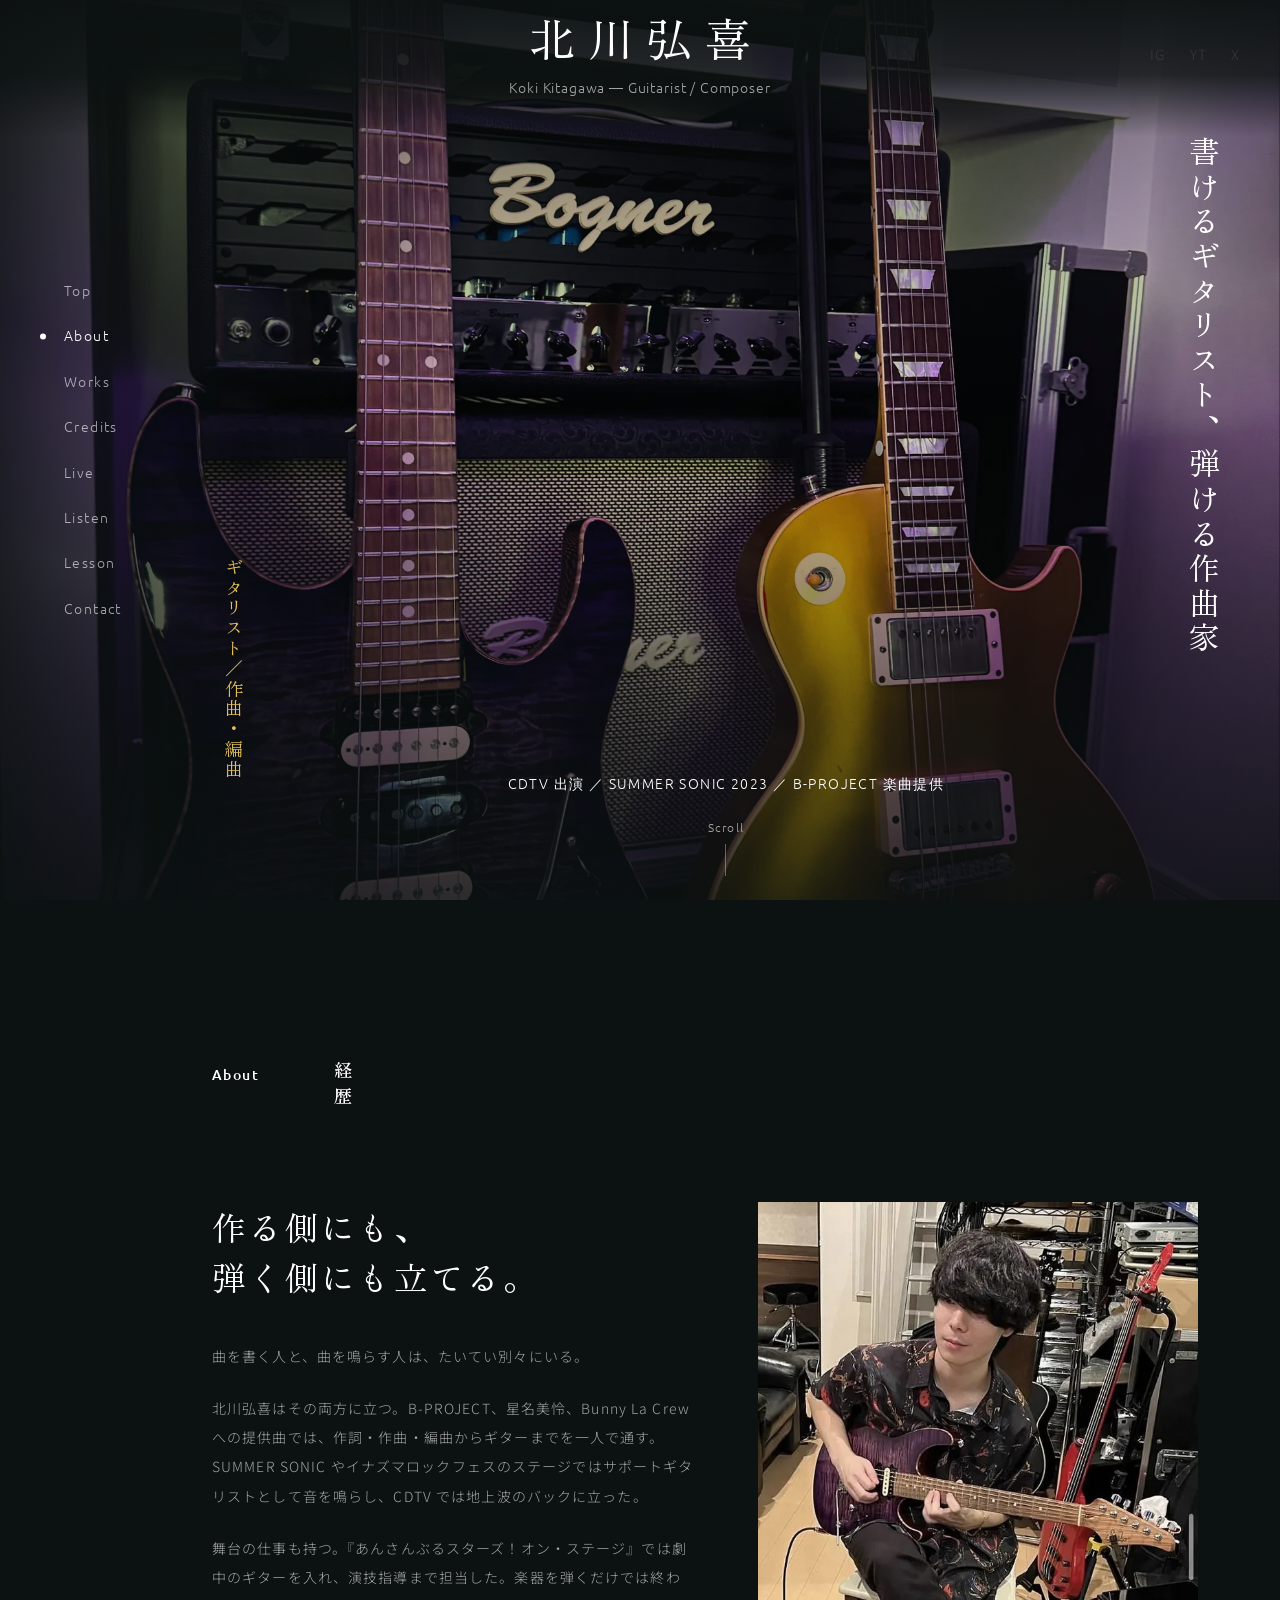
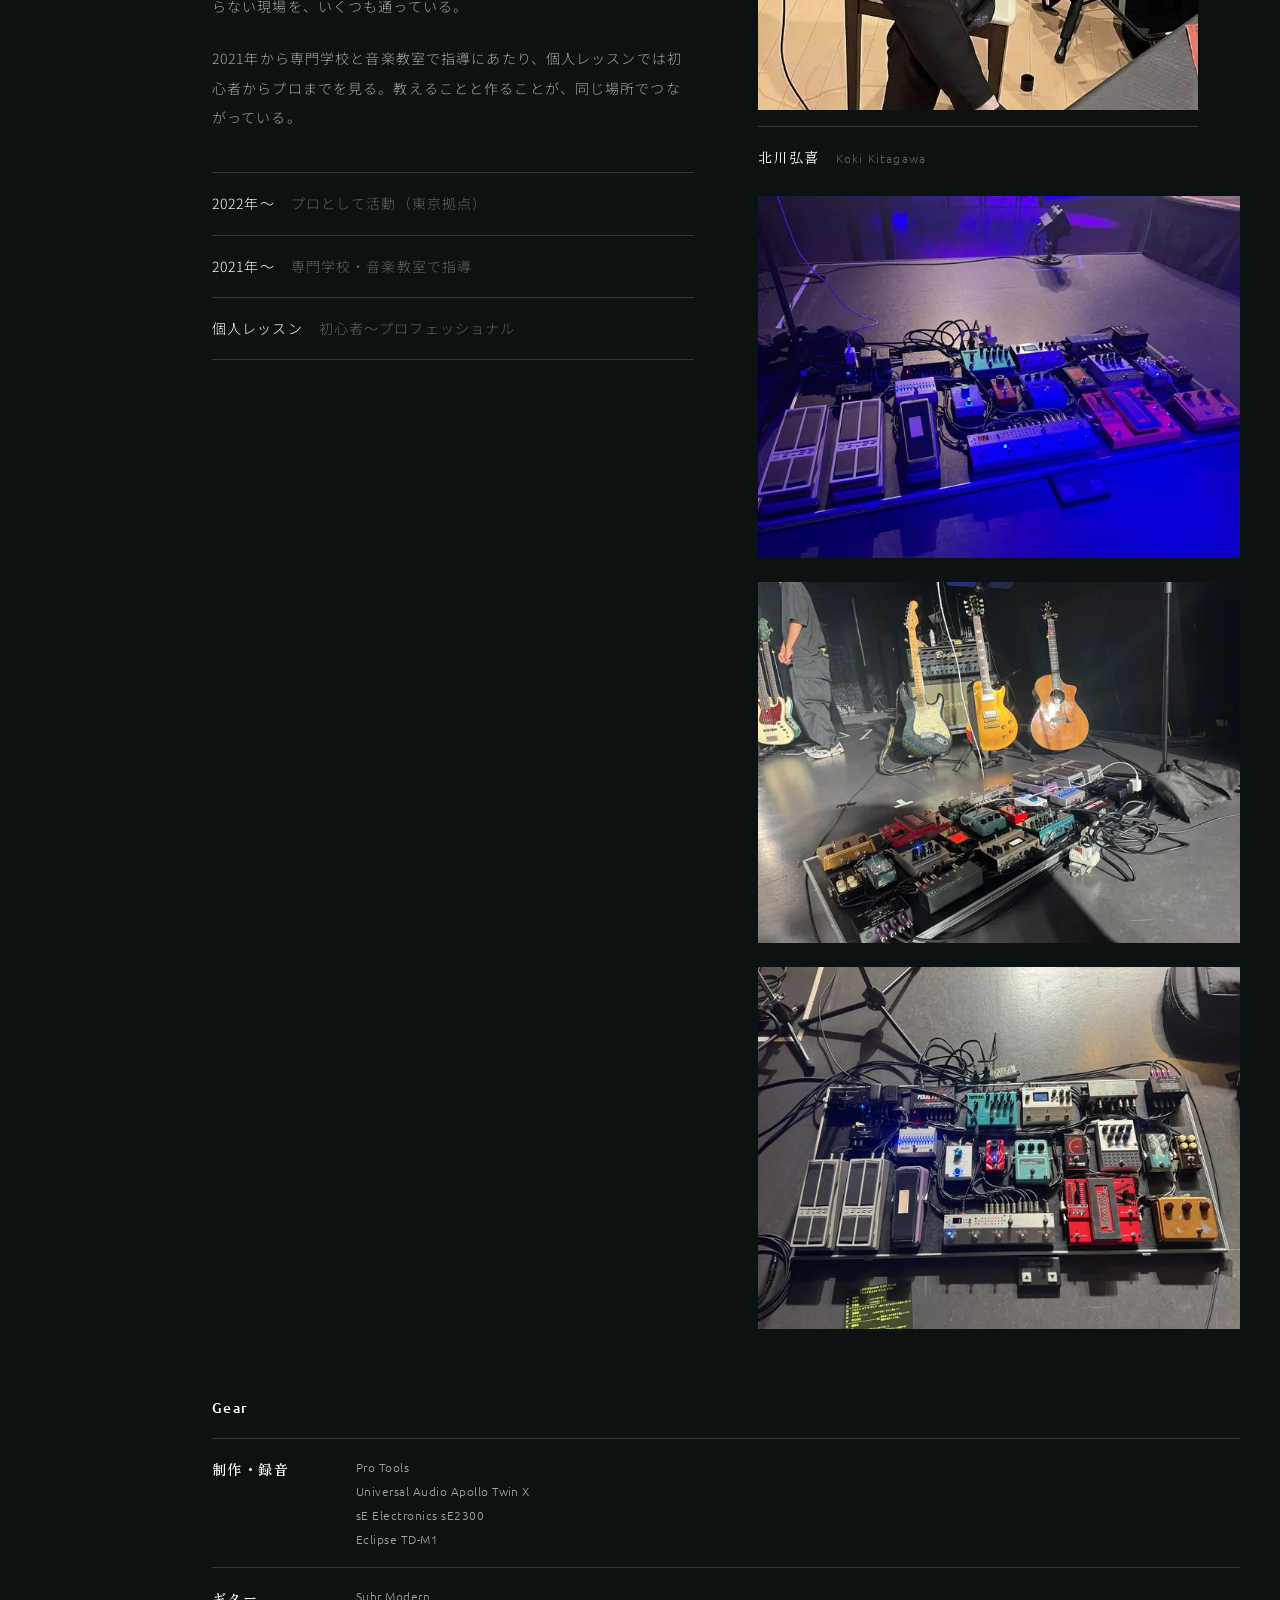
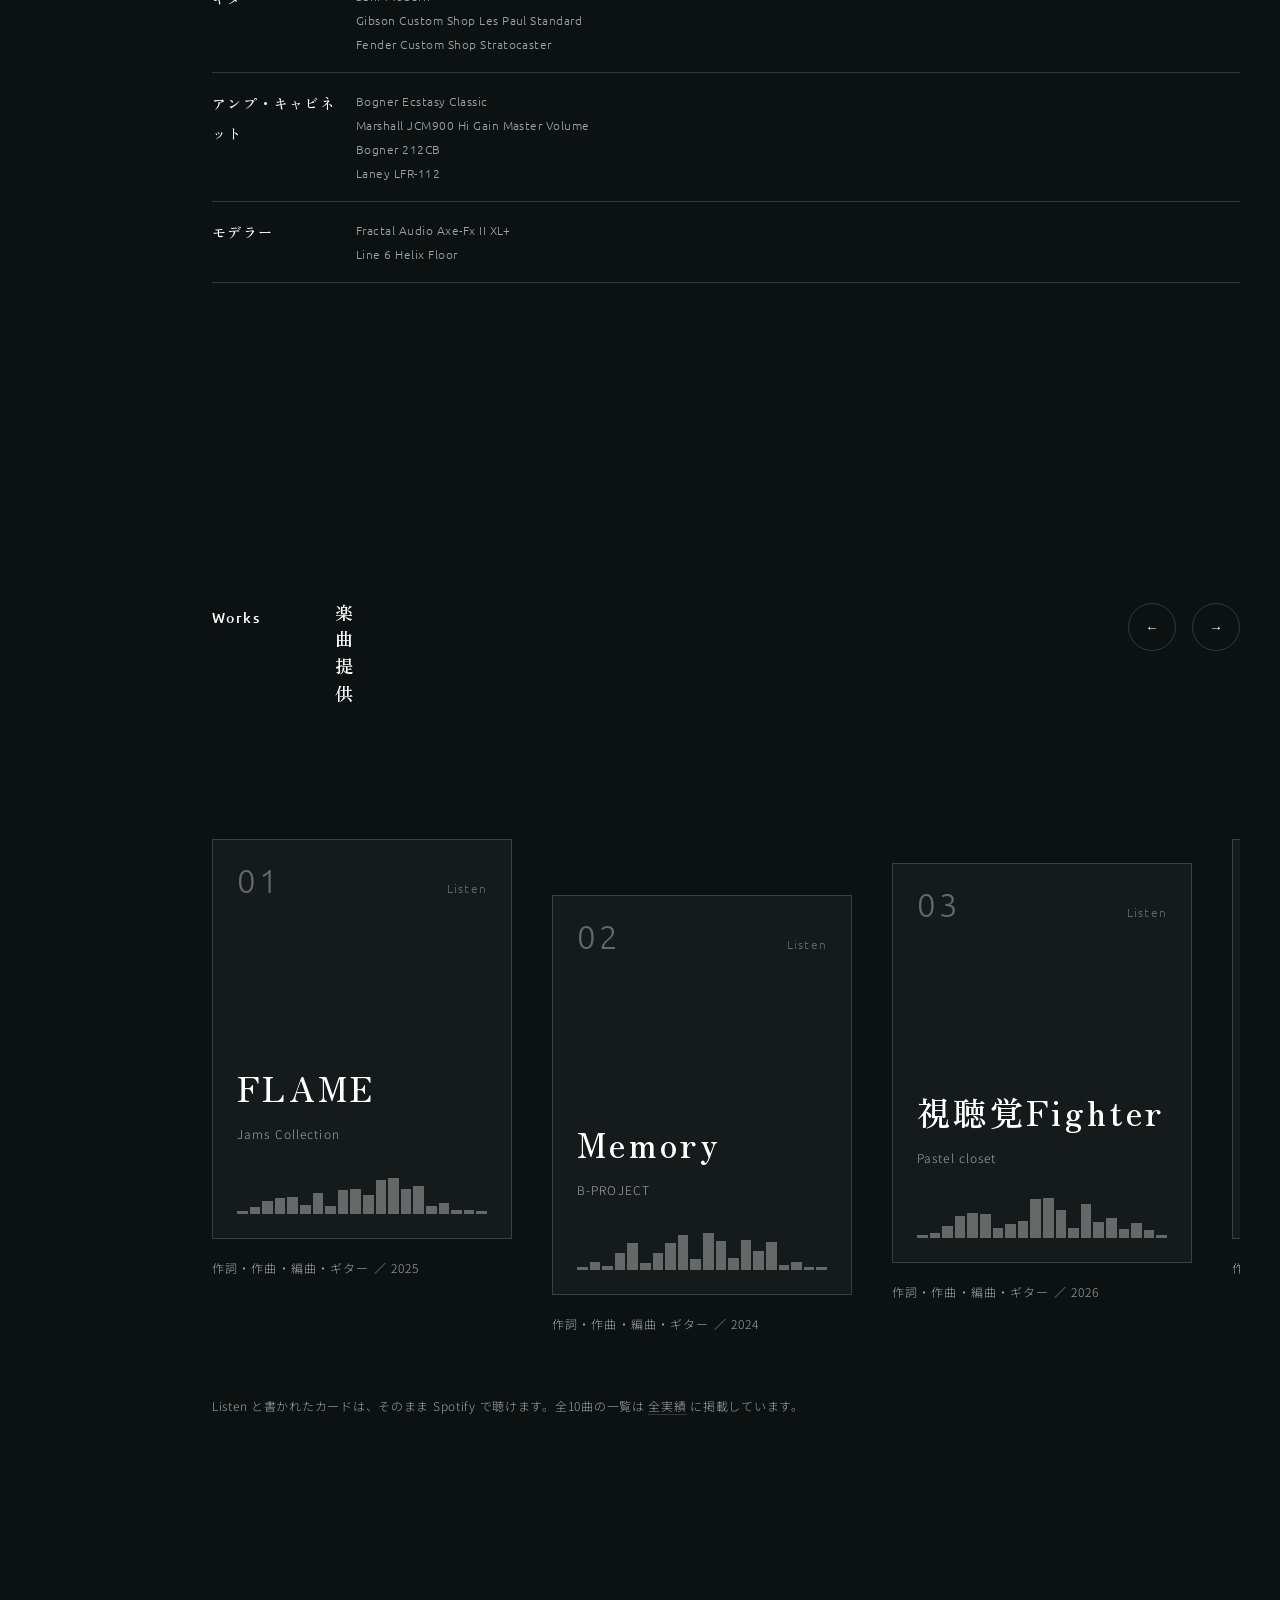
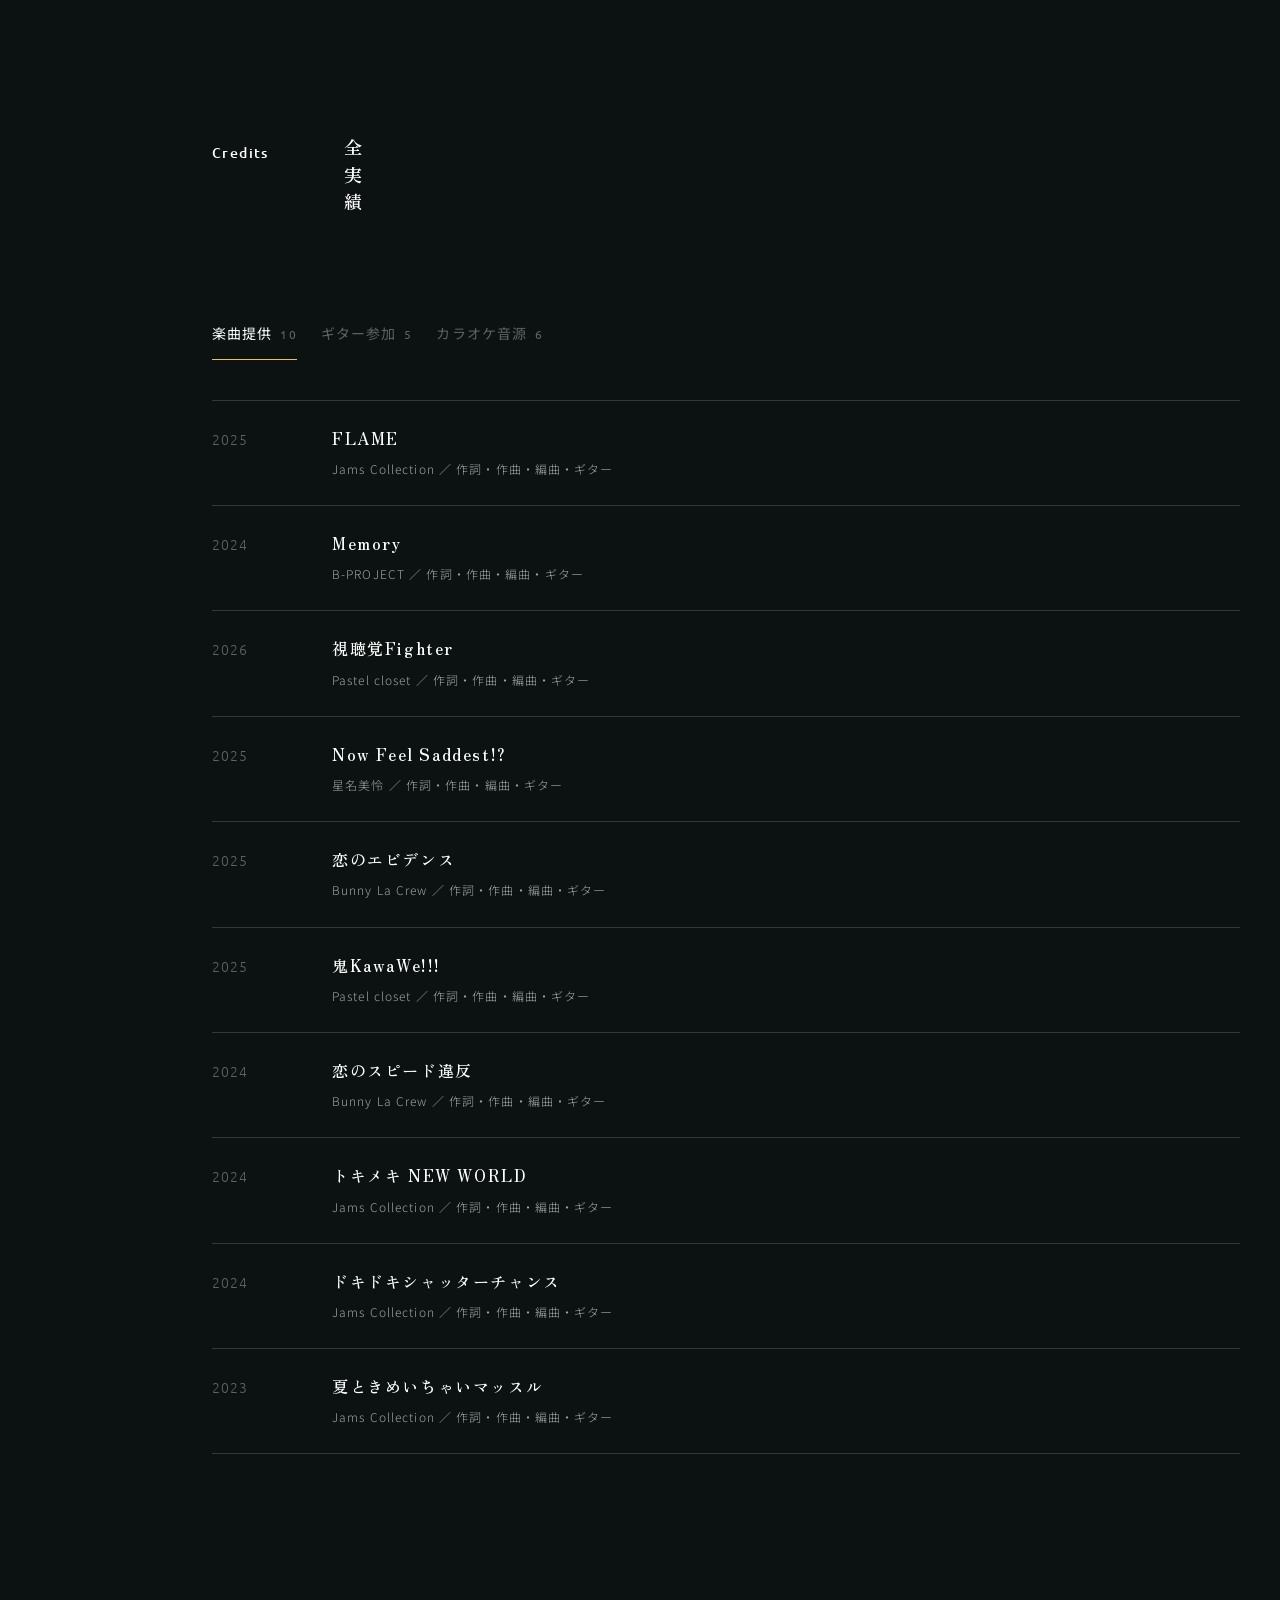
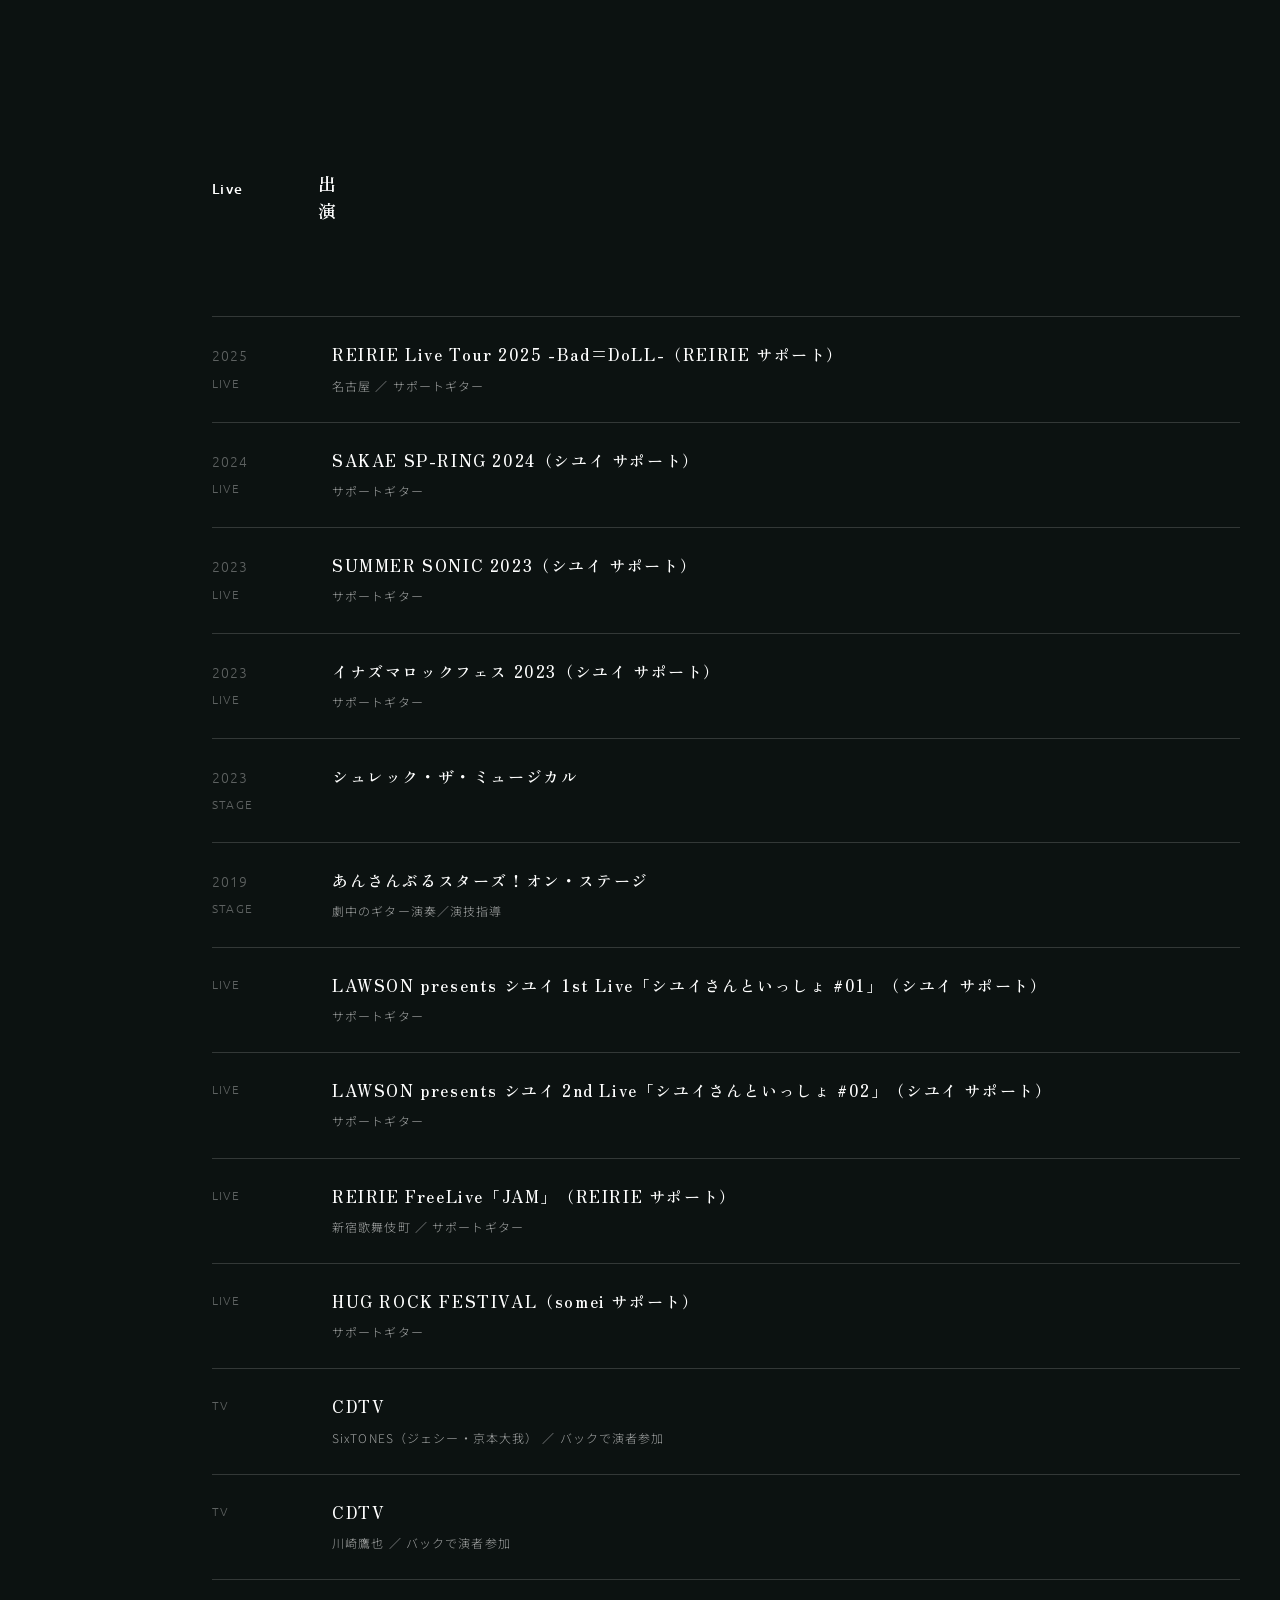
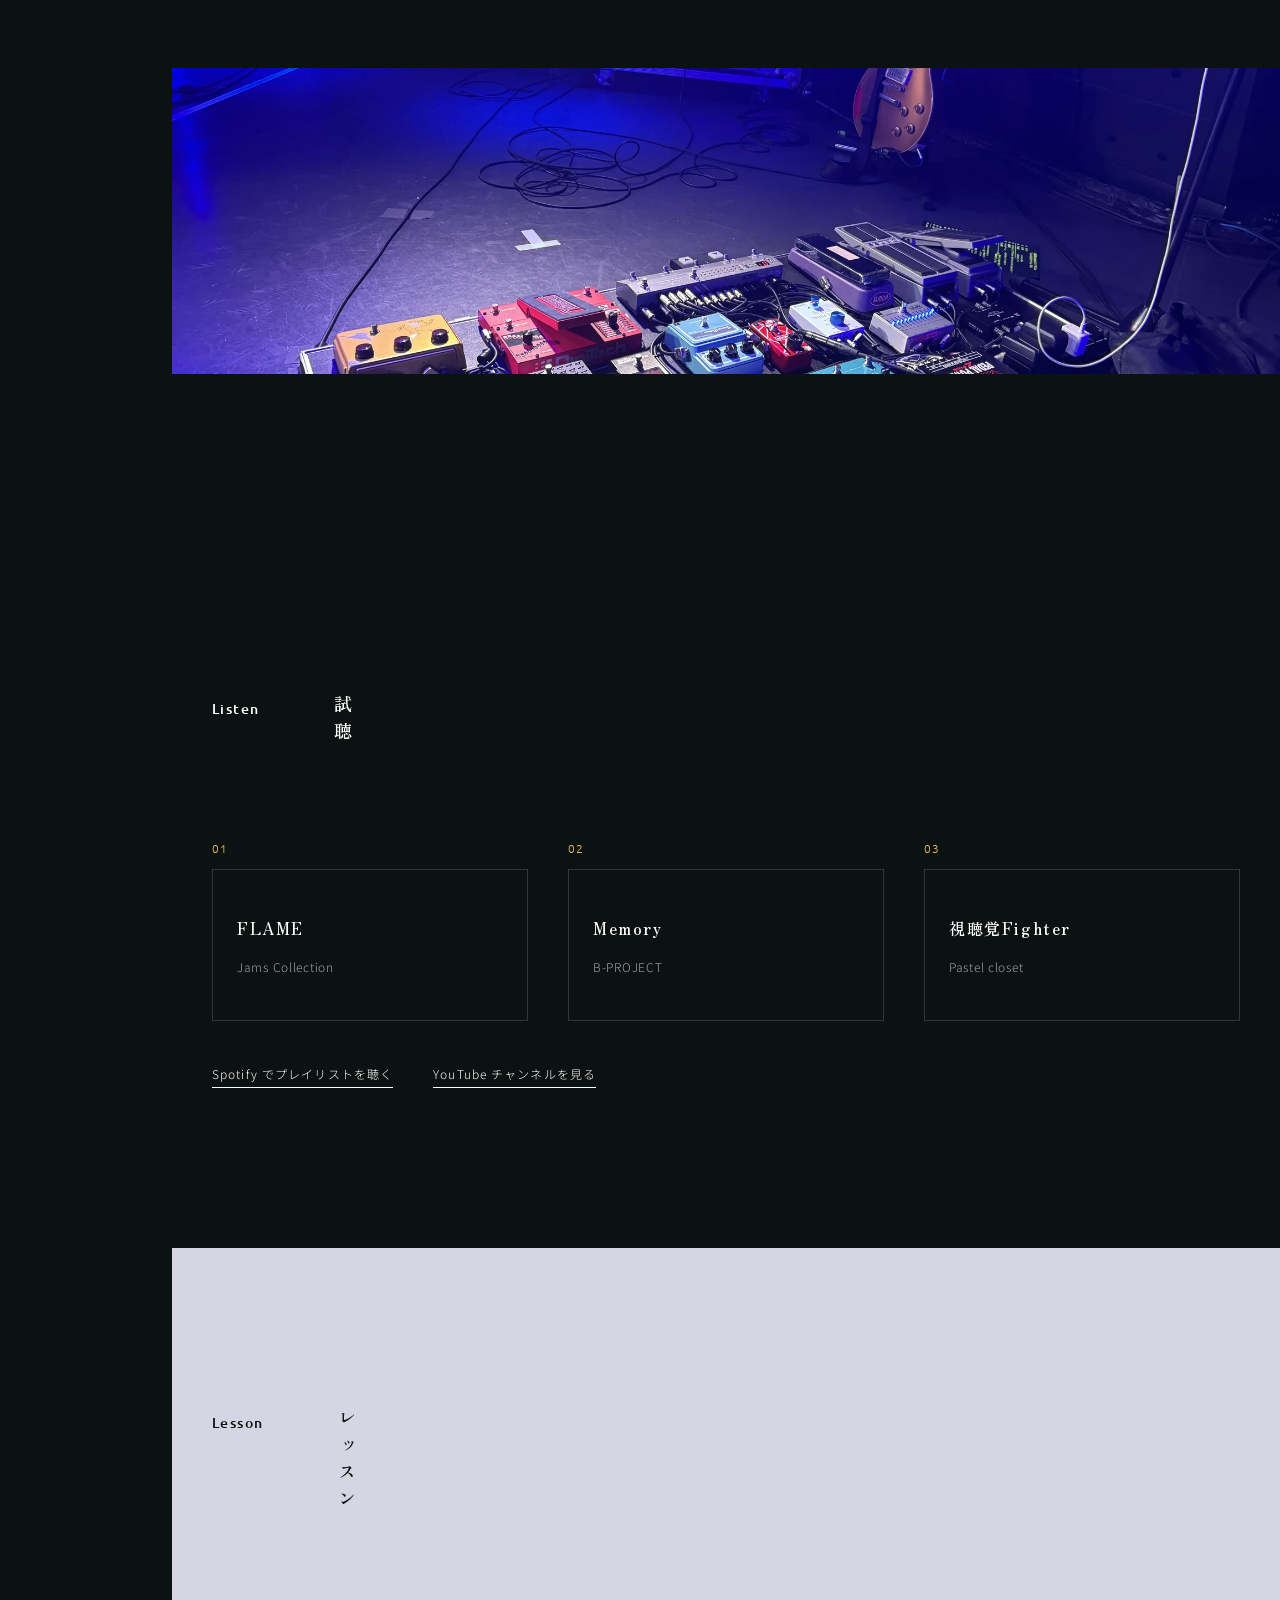
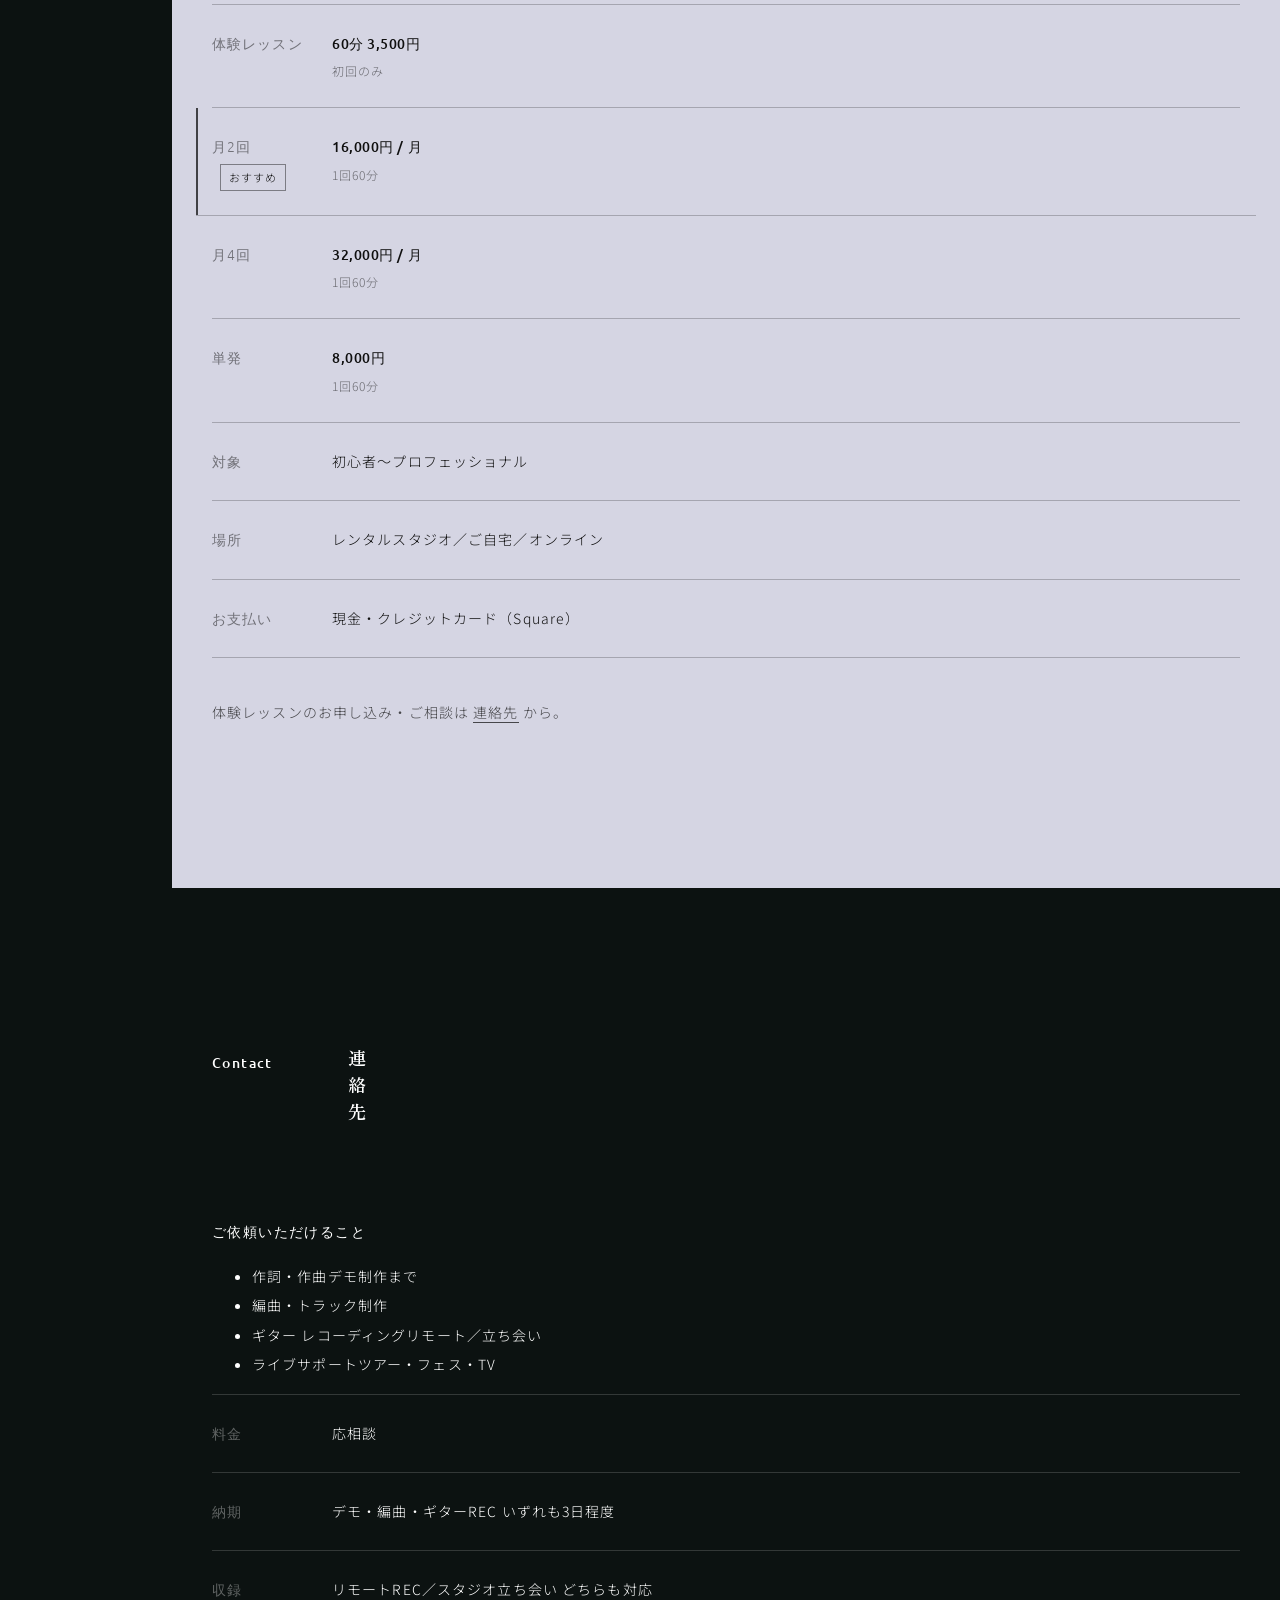
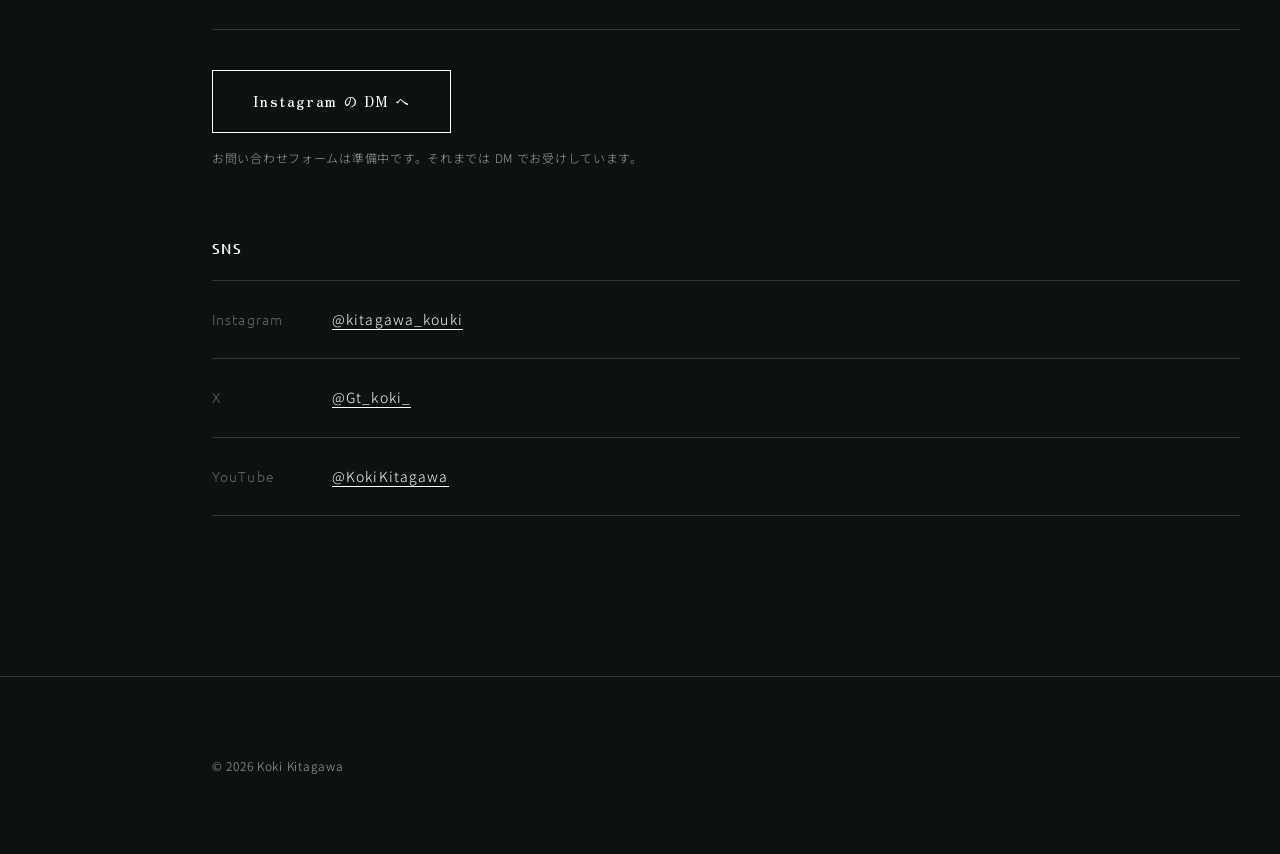
==== commit 5fa4bd2b: "営業導線の改善（2026/9/5）index.html" ====
--- a/index.html
+++ b/index.html
@@ -101,27 +101,6 @@
           <li>2021年〜<span class="career__detail">専門学校・音楽教室で指導</span></li>
           <li>個人レッスン<span class="career__detail">初心者〜プロフェッショナル</span></li>
         </ul>
-        <div class="gear">
-          <p class="t-label">Gear</p>
-          <dl class="gear__list">
-            <div class="gear__group">
-              <dt>制作・録音</dt>
-              <dd>Pro Tools<br>Universal Audio Apollo Twin X<br>sE Electronics sE2300<br>Eclipse TD-M1</dd>
-            </div>
-            <div class="gear__group">
-              <dt>ギター</dt>
-              <dd>Suhr Modern<br>Gibson Custom Shop Les Paul Standard<br>Fender Custom Shop Stratocaster</dd>
-            </div>
-            <div class="gear__group">
-              <dt>アンプ・キャビネット</dt>
-              <dd>Bogner Ecstasy Classic<br>Marshall JCM900 Hi Gain Master Volume<br>Bogner 212CB<br>Laney LFR-112</dd>
-            </div>
-            <div class="gear__group">
-              <dt>モデラー</dt>
-              <dd>Fractal Audio Axe-Fx II XL+<br>Line 6 Helix Floor</dd>
-            </div>
-          </dl>
-        </div>
       </div>
       <div class="split__media">
         <figure class="portrait reveal">
@@ -133,6 +112,28 @@
         <div class="reveal"><img src="assets/img/about-3-1200.webp" srcset="assets/img/about-3-640.webp 640w, assets/img/about-3-1200.webp 1200w, assets/img/about-3-2000.webp 2000w" sizes="(max-width: 900px) 100vw, 45vw" width="2000" height="1500" alt="配線を終えたエフェクターボードを真上から見たところ" loading="lazy" decoding="async"></div>
       </div>
     </div>
+    <div class="container">
+        <div class="gear">
+          <p class="t-label">Gear</p>
+          <dl class="gear__list">
+            <div class="gear__group">
+              <dt>制作・録音</dt>
+              <dd>Pro Tools<br>Universal Audio Apollo Twin X<br>sE Electronics sE2300<br>Eclipse TD-M1</dd>
+            </div>
+            <div class="gear__group">
+              <dt>ギター</dt>
+              <dd>Suhr Modern<br>Gibson Custom Shop Les Paul Standard<br>Fender Custom Shop Stratocaster</dd>
+            </div>
+            <div class="gear__group">
+              <dt>アンプ・キャビネット</dt>
+              <dd>Bogner Ecstasy Classic<br>Marshall JCM900 Hi Gain Master Volume<br>Bogner 212CB<br>Laney LFR-112</dd>
+            </div>
+            <div class="gear__group">
+              <dt>モデラー</dt>
+              <dd>Fractal Audio Axe-Fx II XL+<br>Line 6 Helix Floor</dd>
+            </div>
+          </dl>
+        </div></div>
   </section>
 
   <section class="section" id="works">
@@ -149,45 +150,45 @@
     <div class="container">
       <div class="rail" tabindex="0" role="group" aria-label="代表曲">
         <article class="card card--song reveal">
-          <div class="card__frame">
+          <a class="card__frame card__frame--play" href="https://open.spotify.com/track/7sTd15vzgK8YVyr6eWiVcE" target="_blank" rel="noopener" aria-label="FLAME を Spotify で聴く">
             <div class="card__top">
               <span class="card__index">01</span>
-              <span class="card__label">Song</span>
+              <span class="card__label card__label--play">Listen</span>
             </div>
             <div class="card__name">
               <h3 class="card__title">FLAME</h3>
               <p class="card__artist">Jams Collection</p>
             </div>
             <div class="card__wave" aria-hidden="true"><span style="height:8%"></span><span style="height:17%"></span><span style="height:31%"></span><span style="height:37%"></span><span style="height:39%"></span><span style="height:21%"></span><span style="height:48%"></span><span style="height:20%"></span><span style="height:56%"></span><span style="height:57%"></span><span style="height:44%"></span><span style="height:77%"></span><span style="height:83%"></span><span style="height:58%"></span><span style="height:64%"></span><span style="height:19%"></span><span style="height:25%"></span><span style="height:10%"></span><span style="height:9%"></span><span style="height:8%"></span></div>
-          </div>
+          </a>
           <p class="card__meta">作詞・作曲・編曲・ギター ／ 2025</p>
         </article>
         <article class="card card--song reveal">
-          <div class="card__frame">
+          <a class="card__frame card__frame--play" href="https://open.spotify.com/track/3laM9HmVwaKT9ooW8K7pv5" target="_blank" rel="noopener" aria-label="Memory を Spotify で聴く">
             <div class="card__top">
               <span class="card__index">02</span>
-              <span class="card__label">Song</span>
+              <span class="card__label card__label--play">Listen</span>
             </div>
             <div class="card__name">
               <h3 class="card__title">Memory</h3>
               <p class="card__artist">B-PROJECT</p>
             </div>
             <div class="card__wave" aria-hidden="true"><span style="height:8%"></span><span style="height:20%"></span><span style="height:11%"></span><span style="height:40%"></span><span style="height:63%"></span><span style="height:17%"></span><span style="height:40%"></span><span style="height:63%"></span><span style="height:80%"></span><span style="height:26%"></span><span style="height:84%"></span><span style="height:66%"></span><span style="height:28%"></span><span style="height:69%"></span><span style="height:45%"></span><span style="height:64%"></span><span style="height:12%"></span><span style="height:20%"></span><span style="height:8%"></span><span style="height:8%"></span></div>
-          </div>
+          </a>
           <p class="card__meta">作詞・作曲・編曲・ギター ／ 2024</p>
         </article>
         <article class="card card--song reveal">
-          <div class="card__frame">
+          <a class="card__frame card__frame--play" href="https://open.spotify.com/track/7d7lYGu9Xw5cHC8EYxwH4H" target="_blank" rel="noopener" aria-label="視聴覚Fighter を Spotify で聴く">
             <div class="card__top">
               <span class="card__index">03</span>
-              <span class="card__label">Song</span>
+              <span class="card__label card__label--play">Listen</span>
             </div>
             <div class="card__name">
               <h3 class="card__title">視聴覚Fighter</h3>
               <p class="card__artist">Pastel closet</p>
             </div>
             <div class="card__wave" aria-hidden="true"><span style="height:8%"></span><span style="height:12%"></span><span style="height:29%"></span><span style="height:51%"></span><span style="height:57%"></span><span style="height:56%"></span><span style="height:23%"></span><span style="height:33%"></span><span style="height:39%"></span><span style="height:89%"></span><span style="height:92%"></span><span style="height:65%"></span><span style="height:24%"></span><span style="height:79%"></span><span style="height:37%"></span><span style="height:47%"></span><span style="height:21%"></span><span style="height:34%"></span><span style="height:20%"></span><span style="height:8%"></span></div>
-          </div>
+          </a>
           <p class="card__meta">作詞・作曲・編曲・ギター ／ 2026</p>
         </article>
         <article class="card card--song reveal">
@@ -233,7 +234,7 @@
           <p class="card__meta">作詞・作曲・編曲・ギター ／ 2025</p>
         </article>
       </div>
-      <p class="t-caption rail__note">全10曲の一覧は <a href="#credits">全実績</a> に掲載しています。</p>
+      <p class="t-caption rail__note">Listen と書かれたカードは、そのまま Spotify で聴けます。全10曲の一覧は <a href="#credits">全実績</a> に掲載しています。</p>
     </div>
   </section>
 
@@ -573,7 +574,7 @@
           <div>現金・クレジットカード（Square）</div>
         </div>
       </div>
-      <p class="lesson__note">お申し込み・ご相談は <a href="#contact">連絡先</a> から。</p>
+      <p class="lesson__note">体験レッスンのお申し込み・ご相談は <a href="#contact">連絡先</a> から。</p>
     </div>
   </section>
 
@@ -583,7 +584,13 @@
         <p class="t-label">Contact</p>
         <h2 class="t-vert">連絡先</h2>
       </div>
-      <p class="t-label contact__sub">制作のご依頼について</p>
+      <p class="t-label contact__sub">ご依頼いただけること</p>
+      <ul class="services">
+        <li>作詞・作曲<span class="services__note">デモ制作まで</span></li>
+        <li>編曲・トラック制作</li>
+        <li>ギター レコーディング<span class="services__note">リモート／立ち会い</span></li>
+        <li>ライブサポート<span class="services__note">ツアー・フェス・TV</span></li>
+      </ul>
       <div class="rows">
         <div class="row reveal">
           <span class="row__date">料金</span>
@@ -597,7 +604,10 @@
           <span class="row__date">収録</span>
           <div>リモートREC／スタジオ立ち会い どちらも対応</div>
         </div>
-      </div>
+      </div><p class="contact__cta">
+        <a class="btn" href="https://www.instagram.com/kitagawa_kouki/" target="_blank" rel="noopener">Instagram の DM へ</a>
+      </p>
+      <p class="t-caption contact__ctanote">お問い合わせフォームは準備中です。それまでは DM でお受けしています。</p>
       <p class="t-label contact__sub">SNS</p>
       <div class="rows">
         <div class="row reveal">
--- a/assets/css/site.css
+++ b/assets/css/site.css
@@ -223,3 +223,72 @@
 .lesson__note { margin: var(--sp-5) 0 0; color: rgba(16,16,16,.72); }
 .lesson__note a, .link { border-bottom: 1px solid currentColor; }
 .site-footer { padding-block: var(--sp-6); border-top: 1px solid var(--c-rule); }
+
+/* ------------------------------------------------------------
+   追加（2026/8/30 本人回答の反映）
+   機材 / 事務所 / Spotify先頭3曲 / 料金プラン / 制作依頼
+   ------------------------------------------------------------ */
+
+/* 事務所（掲載許可が出るまで publish:false で出力されない） */
+.about__agency { margin: var(--sp-4) 0 0; }
+
+/* 機材 */
+.gear { margin: var(--sp-6) 0 0; }
+.gear__list { margin: var(--sp-3) 0 0; border-top: 1px solid var(--c-rule); }
+.gear__group {
+  display: grid; grid-template-columns: 128px 1fr; gap: var(--sp-3);
+  padding: var(--sp-3) 0; border-bottom: 1px solid var(--c-rule);
+}
+.gear__group dt {
+  font-family: var(--f-mincho); font-weight: 600;
+  letter-spacing: var(--ls-h2); color: var(--c-ink);
+}
+.gear__group dd {
+  margin: 0; font-family: var(--f-en); font-size: var(--fs-caption);
+  line-height: 2; letter-spacing: .04em; color: var(--c-ink-dim);
+}
+
+/* 試聴：先頭3曲 */
+.listen { grid-template-columns: repeat(3, 1fr); }
+.listen__rank {
+  margin: 0 0 var(--sp-2); font-family: var(--f-en); font-size: var(--fs-caption);
+  letter-spacing: var(--ls-label); color: var(--c-accent);
+}
+.listen__more {
+  display: flex; flex-wrap: wrap; gap: var(--sp-5);
+  margin: var(--sp-5) 0 0; font-size: var(--fs-caption);
+}
+
+/* レッスンの料金プラン（明色ブロック内） */
+.plan__price { font-weight: 500; font-family: var(--f-en); letter-spacing: .04em; }
+.plan__note {
+  display: block; font-size: var(--fs-caption); color: rgba(16,16,16,.55);
+}
+.plan__rec {
+  display: inline-block; margin-left: var(--sp-2); padding: 1px 8px;
+  font-family: var(--f-sans); font-size: 11px; letter-spacing: .08em;
+  border: 1px solid rgba(16,16,16,.45); color: var(--c-inv-ink);
+}
+/* おすすめの行は色ではなく「左の罫」と「おすすめ」の文字で示す */
+.row--rec {
+  box-shadow: inset 2px 0 0 rgba(16,16,16,.75);
+  margin-inline: calc(var(--sp-3) * -1); padding-inline: var(--sp-3);
+}
+
+/* 連絡先 */
+.contact__sub { margin: var(--sp-6) 0 var(--sp-3); }
+.contact__sub:first-of-type { margin-top: 0; }
+.contact__cta { margin: var(--sp-5) 0 0; }
+.btn {
+  display: inline-block; padding: var(--sp-3) var(--sp-5);
+  border: 1px solid var(--c-ink); color: var(--c-ink);
+  font-family: var(--f-mincho); font-weight: 600; letter-spacing: var(--ls-h2);
+  transition: background var(--d-fast) var(--e-out), color var(--d-fast) var(--e-out);
+}
+.btn:hover, .btn:focus-visible { background: var(--c-ink); color: var(--c-bg); }
+
+@media (max-width: 900px) {
+  .listen { grid-template-columns: 1fr; }
+  .gear__group { grid-template-columns: 1fr; gap: var(--sp-1); }
+  .listen__more { gap: var(--sp-3); flex-direction: column; }
+}
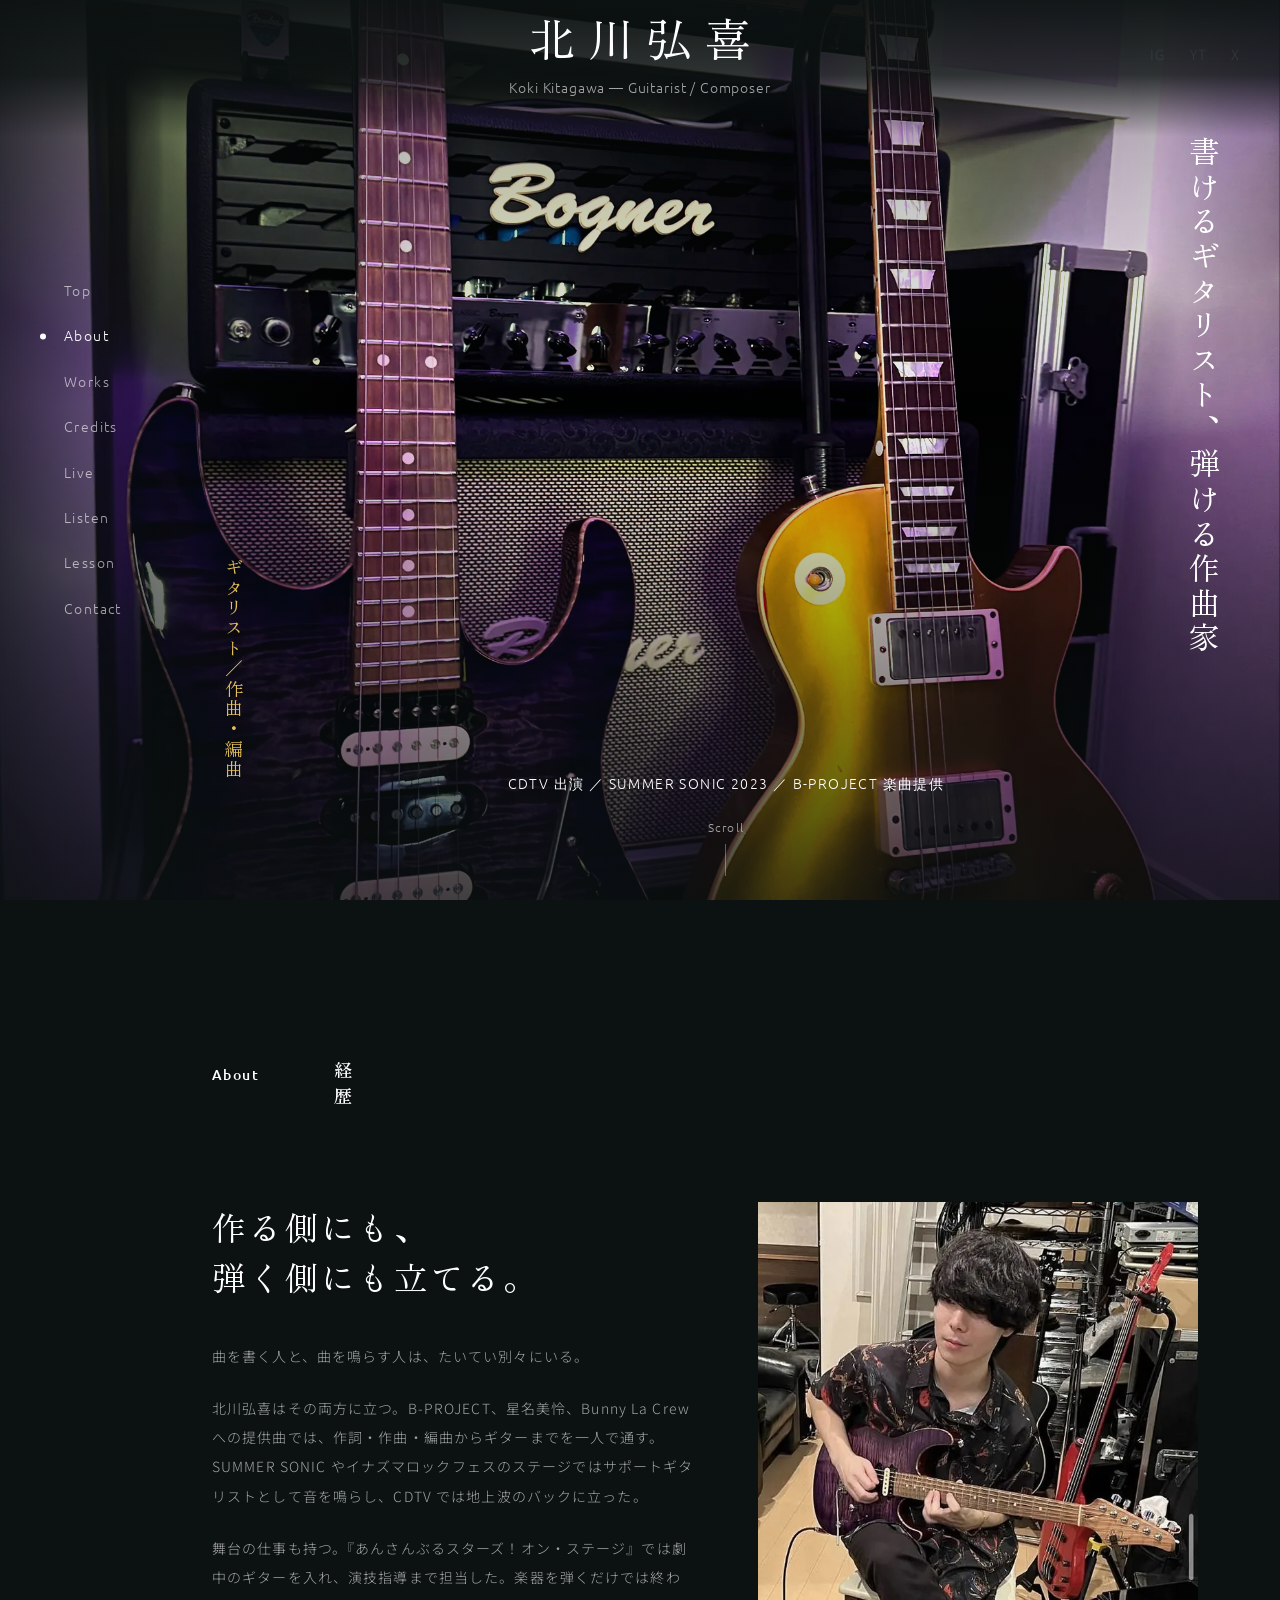
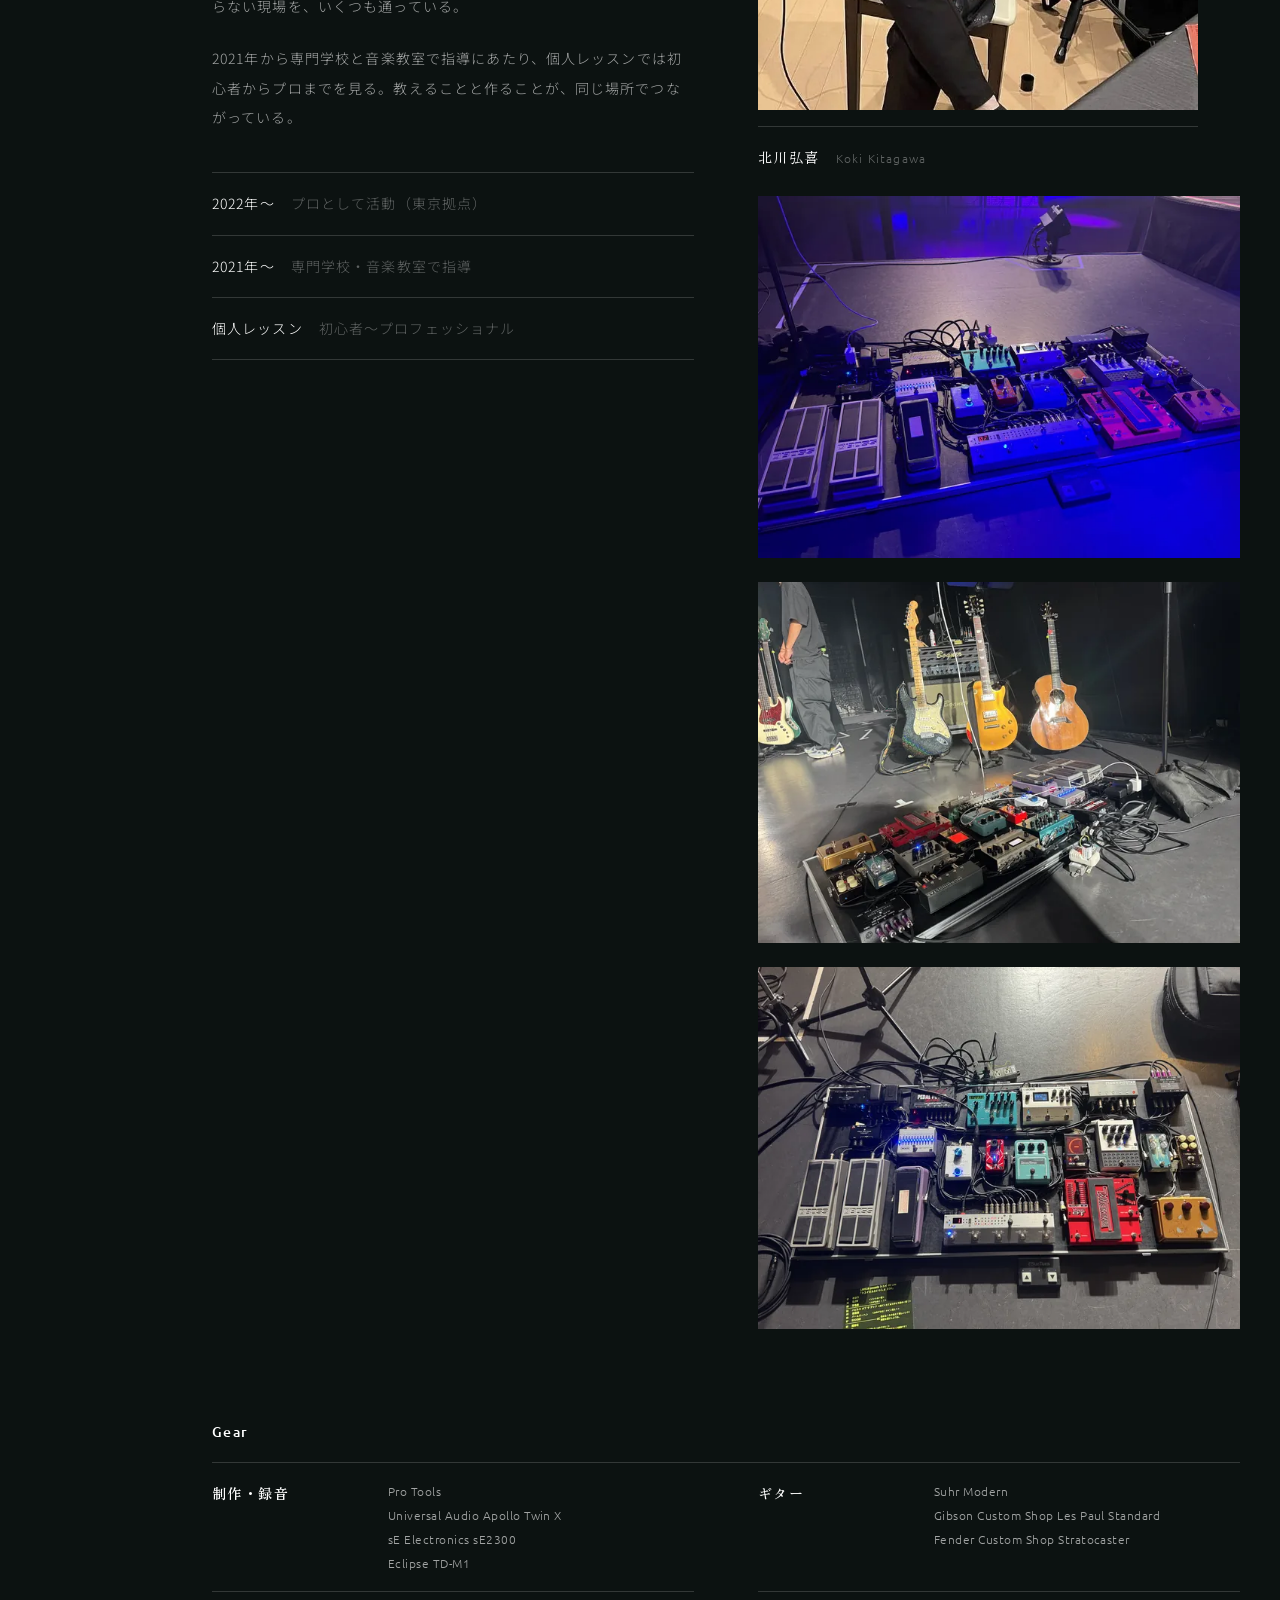
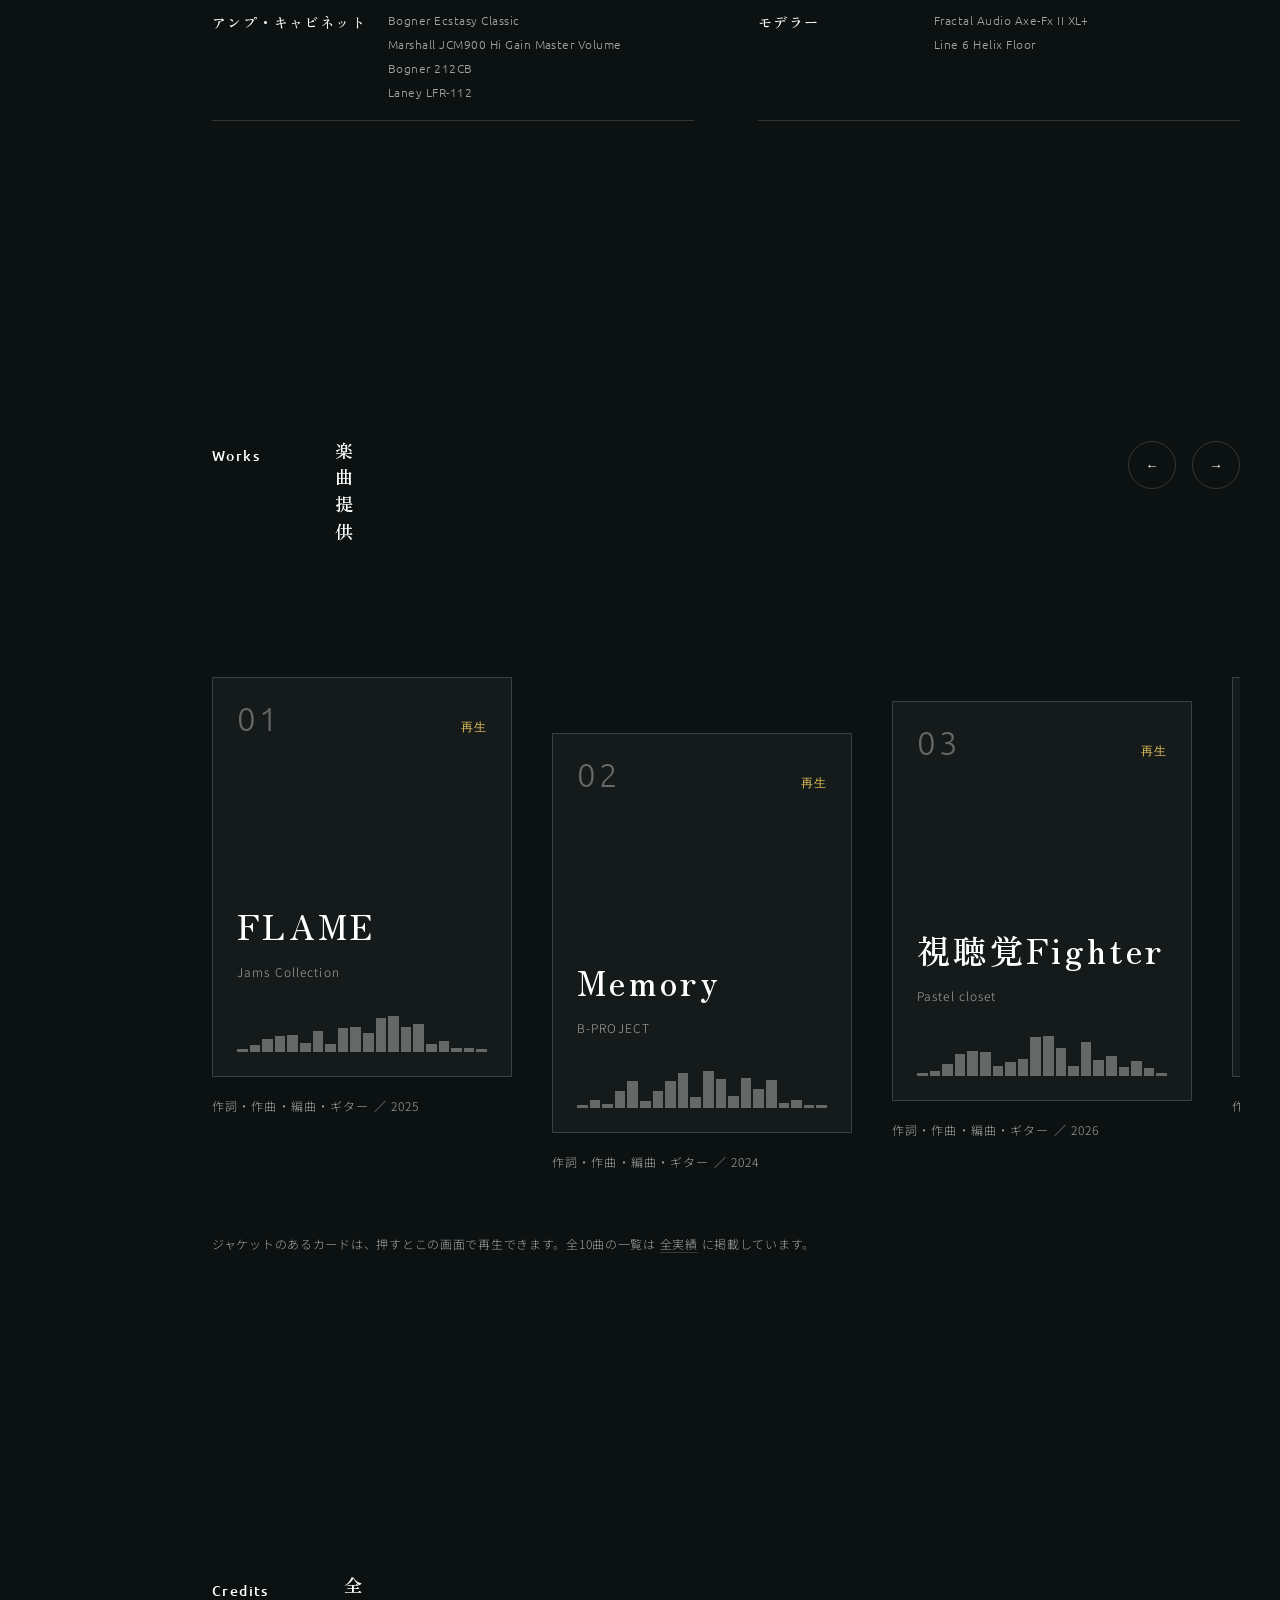
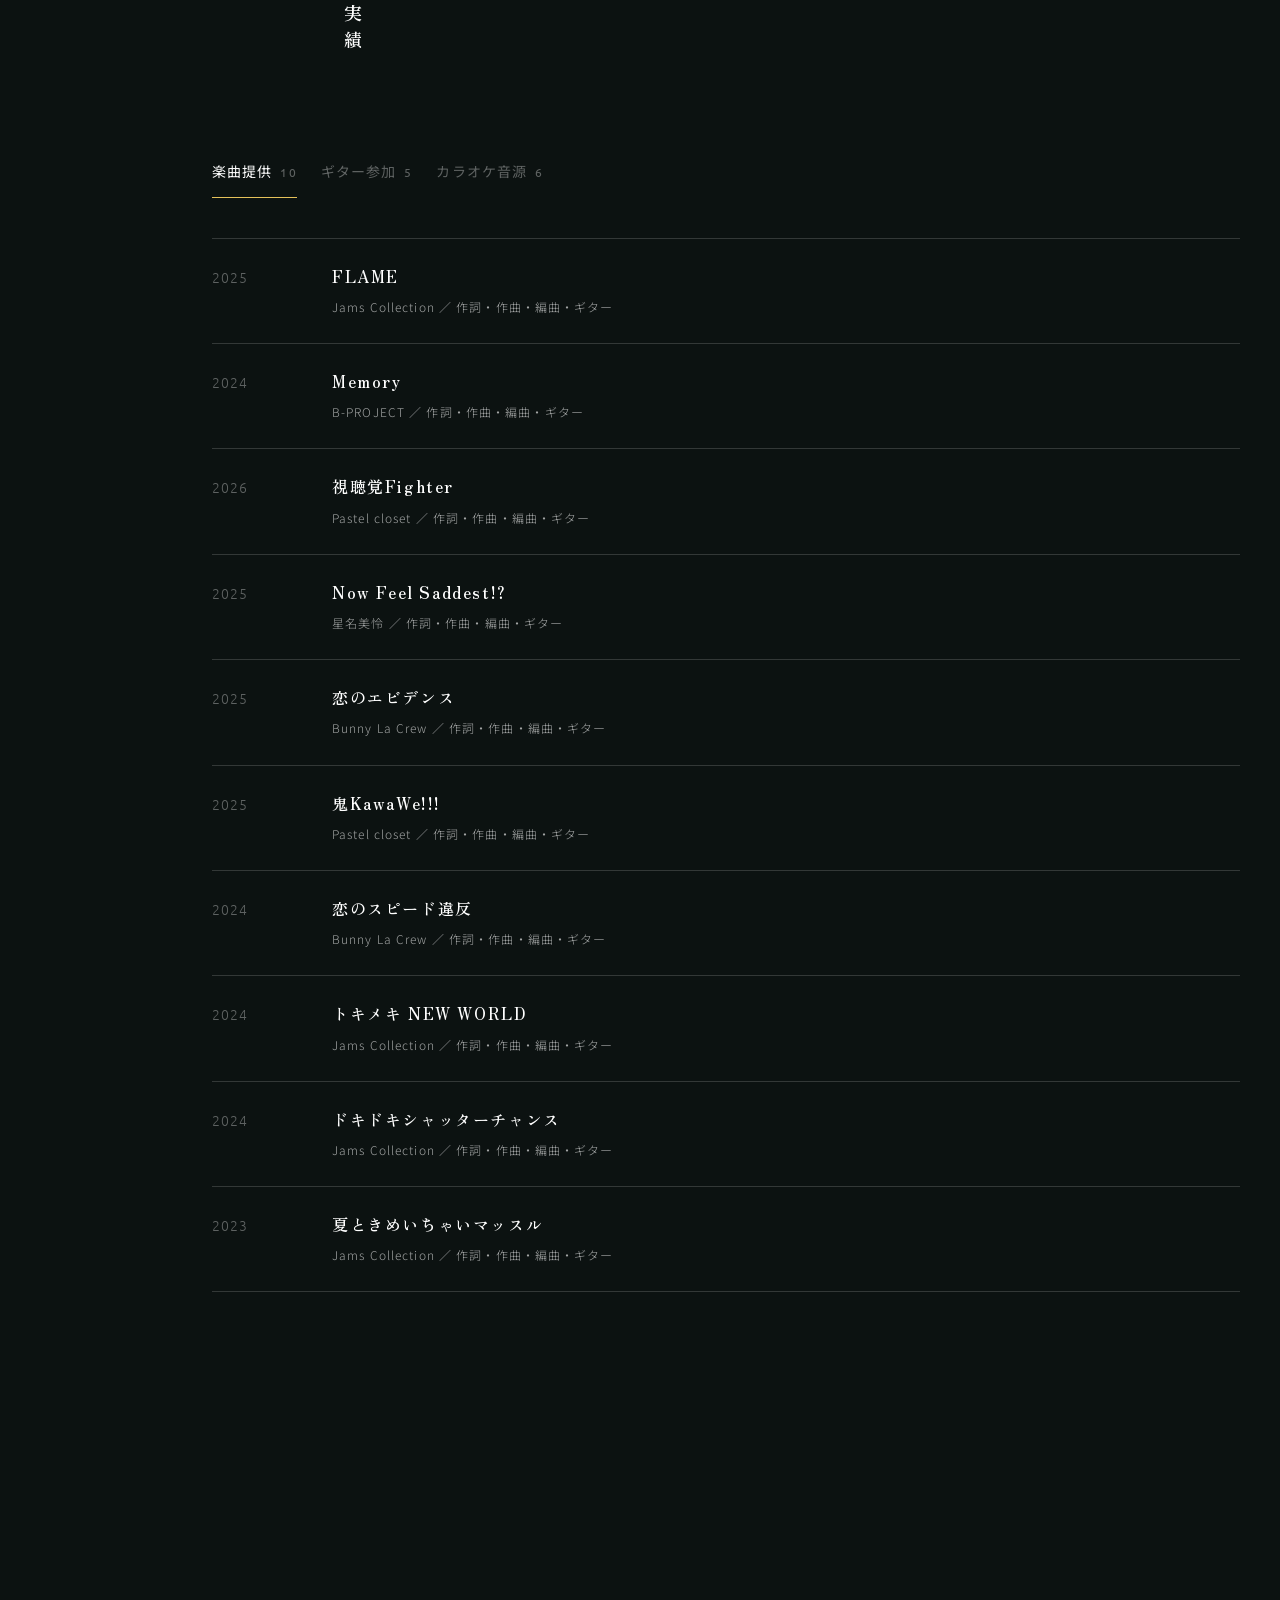
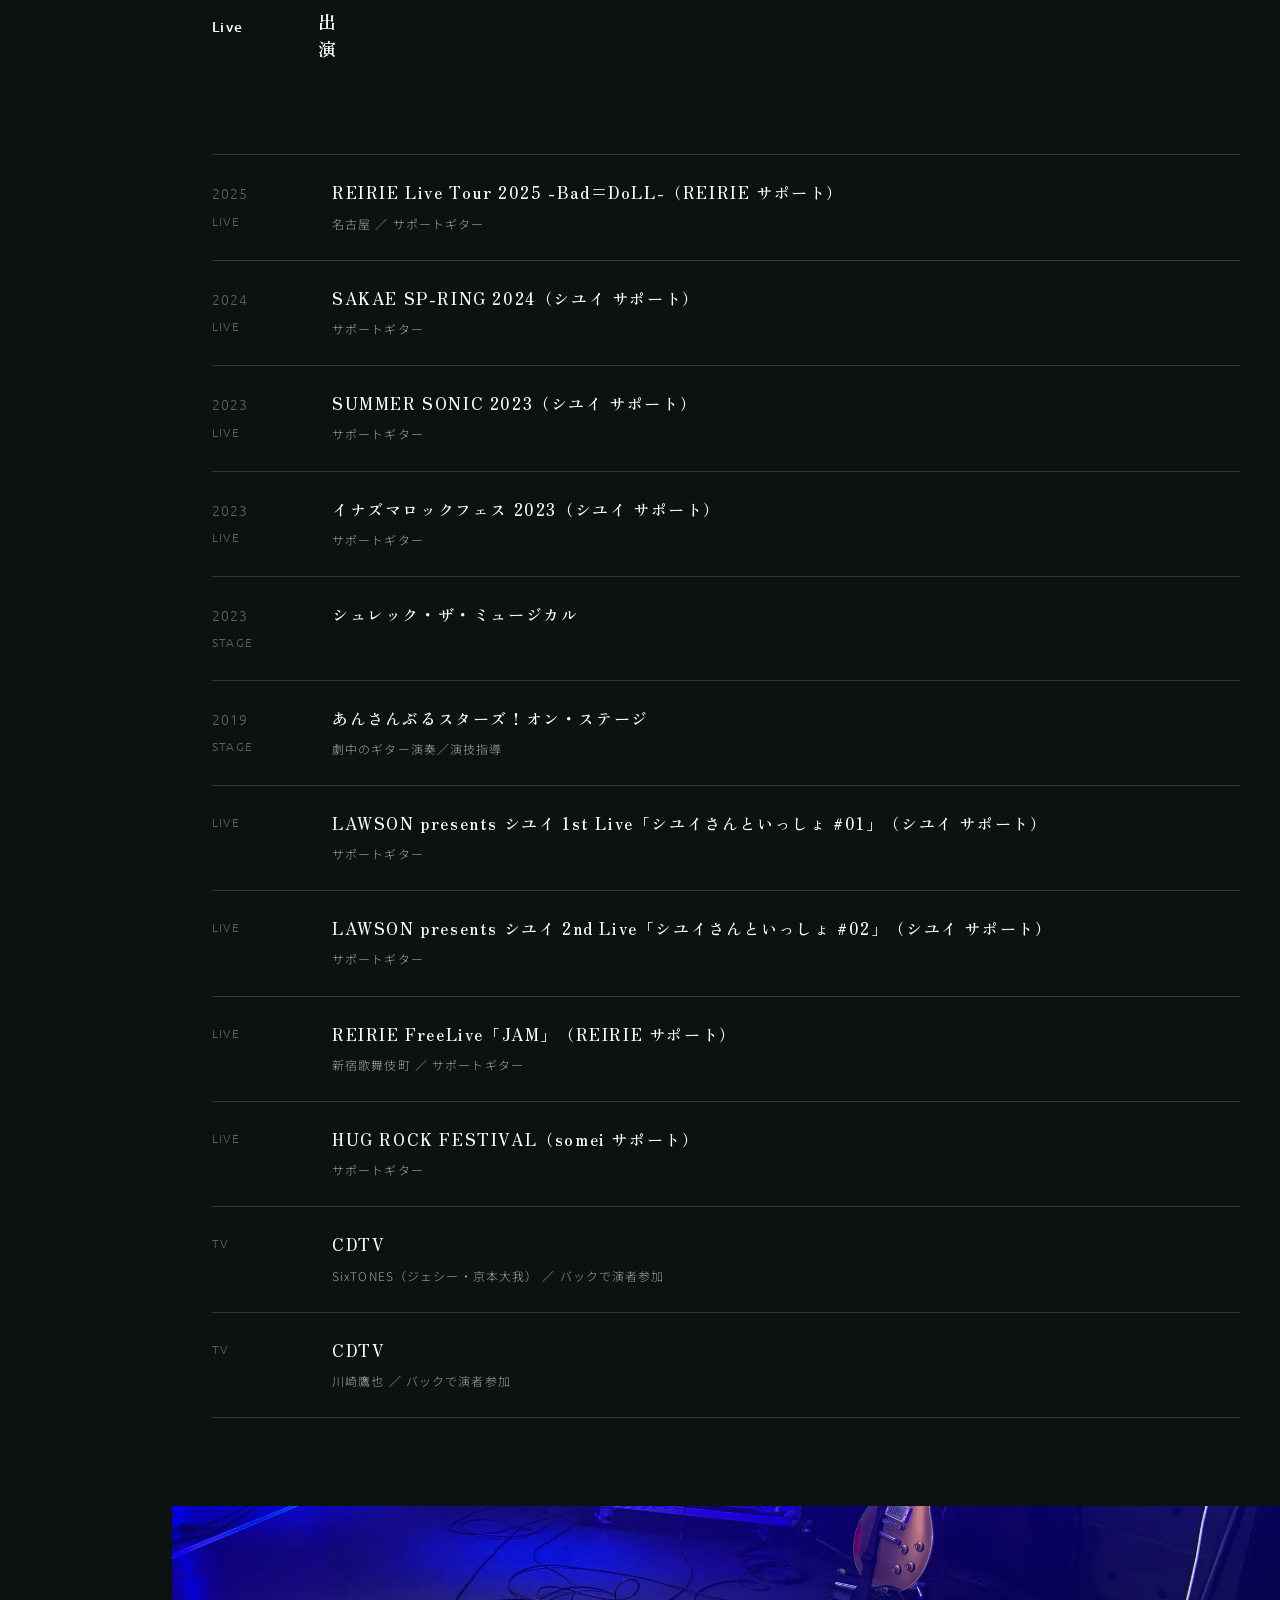
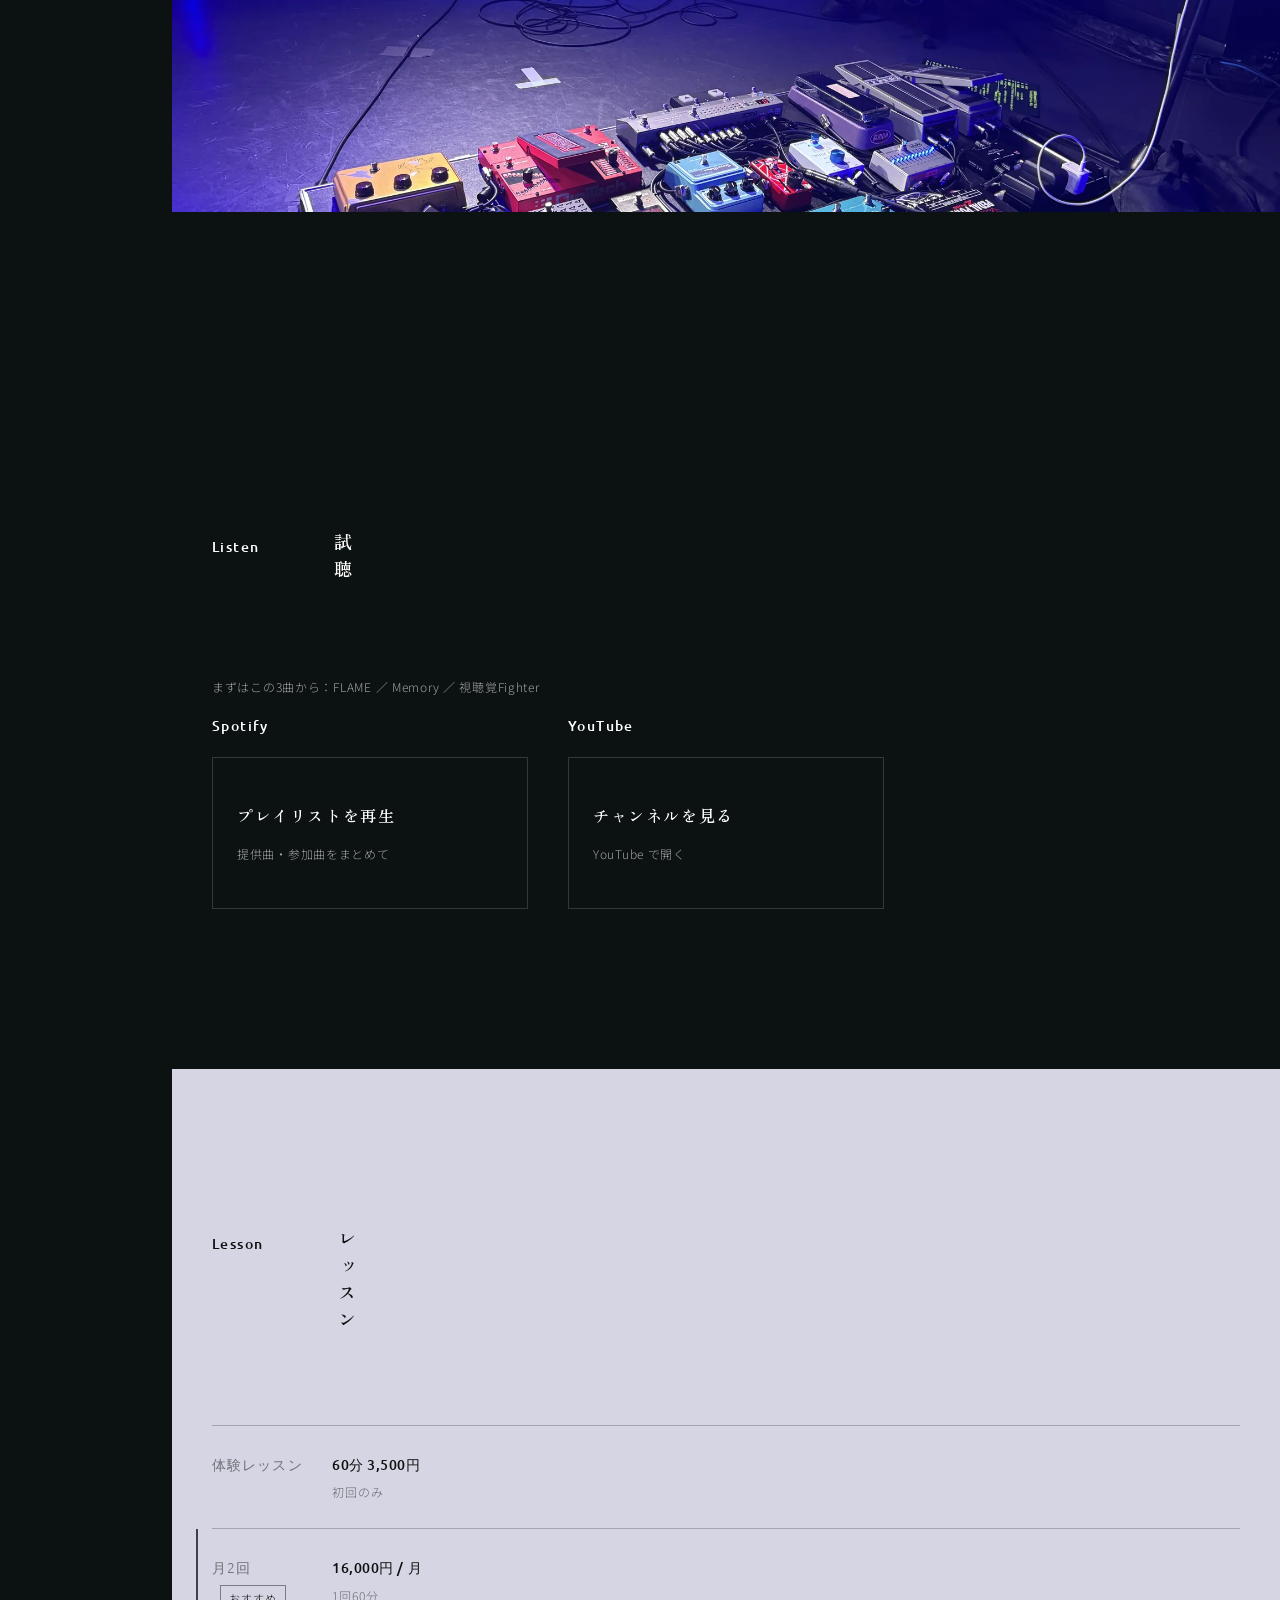
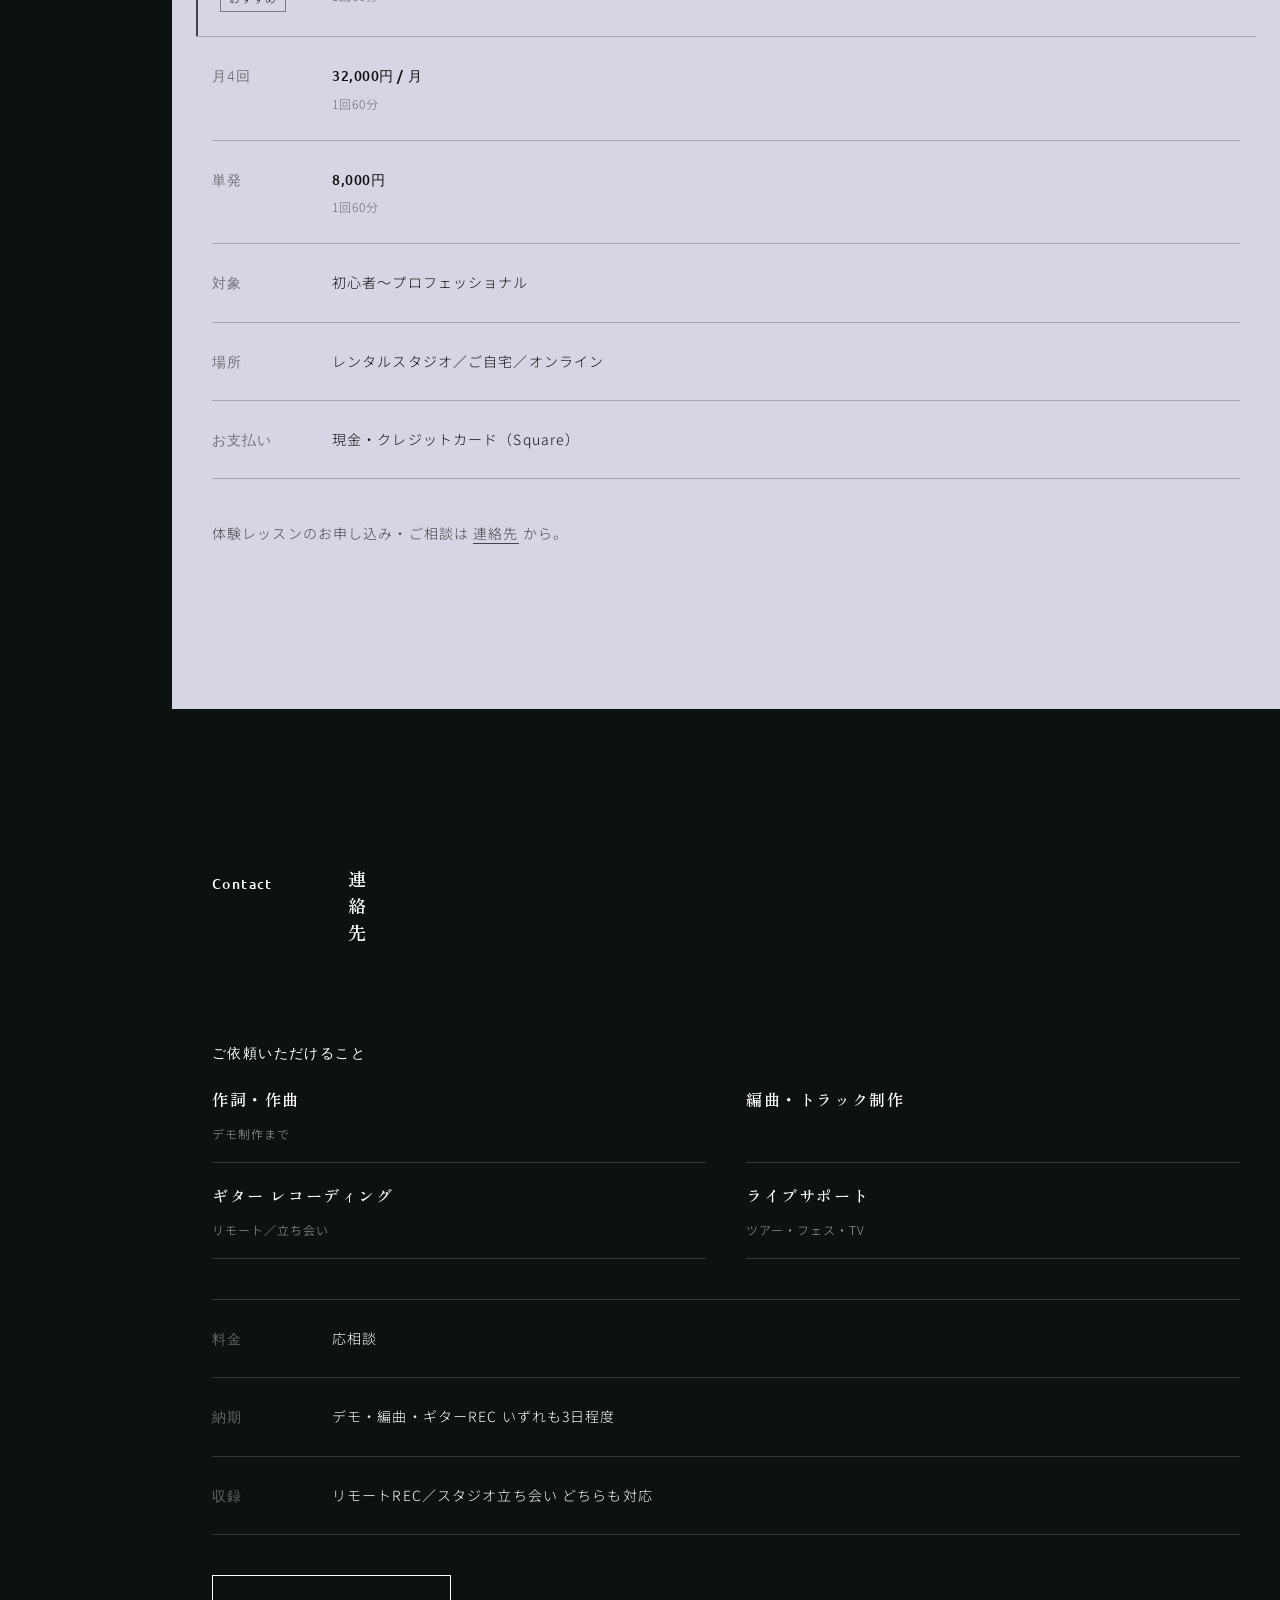
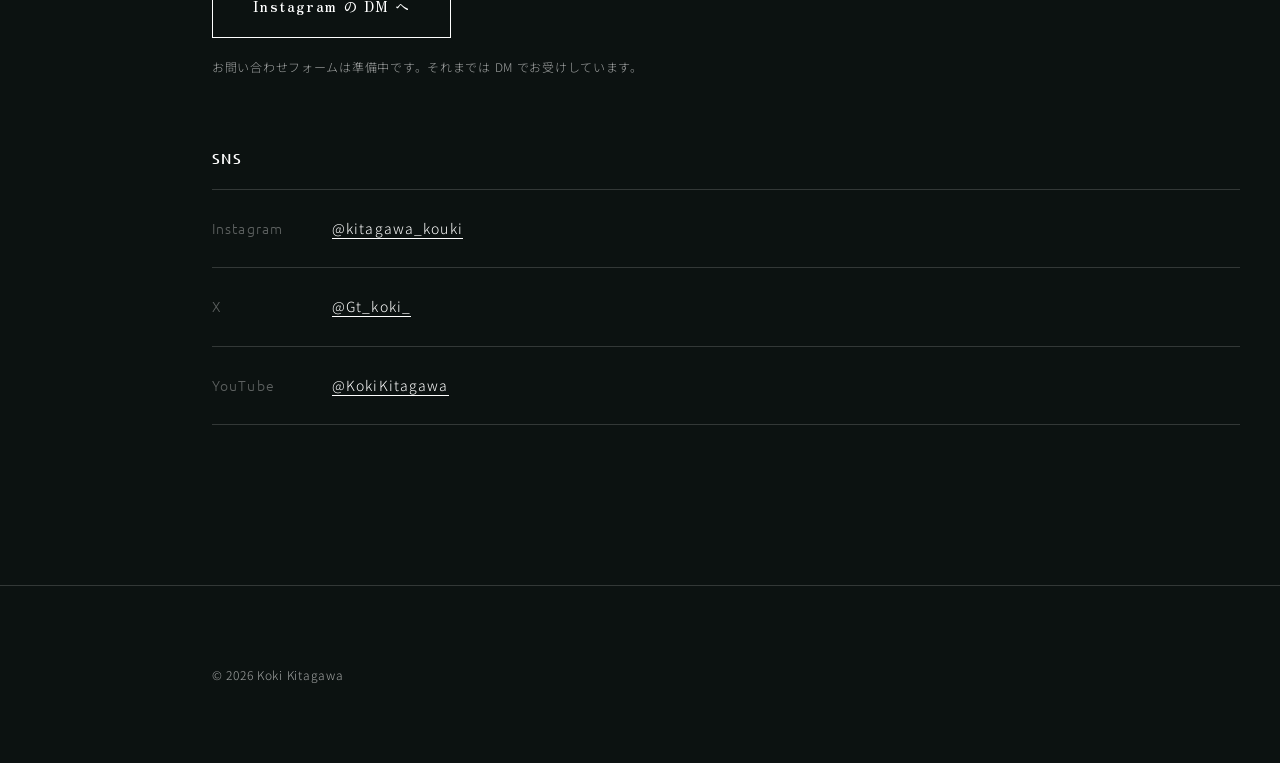
==== commit 3a4521f4: "ジャケット表示とその場再生（2026/9/5）index.html" ====
--- a/index.html
+++ b/index.html
@@ -150,10 +150,10 @@
     <div class="container">
       <div class="rail" tabindex="0" role="group" aria-label="代表曲">
         <article class="card card--song reveal">
-          <a class="card__frame card__frame--play" href="https://open.spotify.com/track/7sTd15vzgK8YVyr6eWiVcE" target="_blank" rel="noopener" aria-label="FLAME を Spotify で聴く">
+          <a class="card__frame card__frame--play card__frame--art" style="--art:url('https://i.scdn.co/image/ab67616d0000b27391252ddd166cf1d26d00ba1c')" data-embed="https://open.spotify.com/embed/track/7sTd15vzgK8YVyr6eWiVcE" href="https://open.spotify.com/track/7sTd15vzgK8YVyr6eWiVcE" target="_blank" rel="noopener" aria-label="FLAME を再生する">
             <div class="card__top">
               <span class="card__index">01</span>
-              <span class="card__label card__label--play">Listen</span>
+              <span class="card__label card__label--play">再生</span>
             </div>
             <div class="card__name">
               <h3 class="card__title">FLAME</h3>
@@ -164,10 +164,10 @@
           <p class="card__meta">作詞・作曲・編曲・ギター ／ 2025</p>
         </article>
         <article class="card card--song reveal">
-          <a class="card__frame card__frame--play" href="https://open.spotify.com/track/3laM9HmVwaKT9ooW8K7pv5" target="_blank" rel="noopener" aria-label="Memory を Spotify で聴く">
+          <a class="card__frame card__frame--play card__frame--art" style="--art:url('https://i.scdn.co/image/ab67616d0000b2730a05115477078b67edc9bd9b')" data-embed="https://open.spotify.com/embed/track/3laM9HmVwaKT9ooW8K7pv5" href="https://open.spotify.com/track/3laM9HmVwaKT9ooW8K7pv5" target="_blank" rel="noopener" aria-label="Memory を再生する">
             <div class="card__top">
               <span class="card__index">02</span>
-              <span class="card__label card__label--play">Listen</span>
+              <span class="card__label card__label--play">再生</span>
             </div>
             <div class="card__name">
               <h3 class="card__title">Memory</h3>
@@ -178,10 +178,10 @@
           <p class="card__meta">作詞・作曲・編曲・ギター ／ 2024</p>
         </article>
         <article class="card card--song reveal">
-          <a class="card__frame card__frame--play" href="https://open.spotify.com/track/7d7lYGu9Xw5cHC8EYxwH4H" target="_blank" rel="noopener" aria-label="視聴覚Fighter を Spotify で聴く">
+          <a class="card__frame card__frame--play card__frame--art" style="--art:url('https://i.scdn.co/image/ab67616d0000b2737df65844b18024309f50687c')" data-embed="https://open.spotify.com/embed/track/7d7lYGu9Xw5cHC8EYxwH4H" href="https://open.spotify.com/track/7d7lYGu9Xw5cHC8EYxwH4H" target="_blank" rel="noopener" aria-label="視聴覚Fighter を再生する">
             <div class="card__top">
               <span class="card__index">03</span>
-              <span class="card__label card__label--play">Listen</span>
+              <span class="card__label card__label--play">再生</span>
             </div>
             <div class="card__name">
               <h3 class="card__title">視聴覚Fighter</h3>
@@ -234,7 +234,7 @@
           <p class="card__meta">作詞・作曲・編曲・ギター ／ 2025</p>
         </article>
       </div>
-      <p class="t-caption rail__note">Listen と書かれたカードは、そのまま Spotify で聴けます。全10曲の一覧は <a href="#credits">全実績</a> に掲載しています。</p>
+      <p class="t-caption rail__note">ジャケットのあるカードは、押すとこの画面で再生できます。全10曲の一覧は <a href="#credits">全実績</a> に掲載しています。</p>
     </div>
   </section>
 
@@ -502,39 +502,27 @@
         <p class="t-label">Listen</p>
         <h2 class="t-vert">試聴</h2>
       </div>
-      <div class="listen">
+      <p class="listen__lead t-caption">まずはこの3曲から：FLAME ／ Memory ／ 視聴覚Fighter</p>
+      <div class="listen listen--two">
         <div class="listen__item reveal">
-          <p class="listen__rank">01</p>
-          <div class="embed" data-embed="https://open.spotify.com/embed/track/7sTd15vzgK8YVyr6eWiVcE">
-            <a class="embed__link" href="https://open.spotify.com/track/7sTd15vzgK8YVyr6eWiVcE" target="_blank" rel="noopener">
-              <span class="embed__label">FLAME</span>
-              <span class="t-caption">Jams Collection</span>
+          <p class="t-label">Spotify</p>
+          <div class="embed" data-embed="https://open.spotify.com/embed/playlist/4vF3Pt0G9U2wvwlmTueu7q">
+            <a class="embed__link" href="https://open.spotify.com/playlist/4vF3Pt0G9U2wvwlmTueu7q" target="_blank" rel="noopener">
+              <span class="embed__label">プレイリストを再生</span>
+              <span class="t-caption">提供曲・参加曲をまとめて</span>
             </a>
           </div>
         </div>
         <div class="listen__item reveal">
-          <p class="listen__rank">02</p>
-          <div class="embed" data-embed="https://open.spotify.com/embed/track/3laM9HmVwaKT9ooW8K7pv5">
-            <a class="embed__link" href="https://open.spotify.com/track/3laM9HmVwaKT9ooW8K7pv5" target="_blank" rel="noopener">
-              <span class="embed__label">Memory</span>
-              <span class="t-caption">B-PROJECT</span>
+          <p class="t-label">YouTube</p>
+          <div class="embed">
+            <a class="embed__link" href="https://www.youtube.com/@KokiKitagawa" target="_blank" rel="noopener">
+              <span class="embed__label">チャンネルを見る</span>
+              <span class="t-caption">YouTube で開く</span>
             </a>
           </div>
         </div>
-        <div class="listen__item reveal">
-          <p class="listen__rank">03</p>
-          <div class="embed" data-embed="https://open.spotify.com/embed/track/7d7lYGu9Xw5cHC8EYxwH4H">
-            <a class="embed__link" href="https://open.spotify.com/track/7d7lYGu9Xw5cHC8EYxwH4H" target="_blank" rel="noopener">
-              <span class="embed__label">視聴覚Fighter</span>
-              <span class="t-caption">Pastel closet</span>
-            </a>
-          </div>
-        </div>
-      </div>
-      <p class="listen__more">
-          <a class="link" href="https://open.spotify.com/playlist/4vF3Pt0G9U2wvwlmTueu7q" target="_blank" rel="noopener">Spotify でプレイリストを聴く</a>
-          <a class="link" href="https://www.youtube.com/@KokiKitagawa" target="_blank" rel="noopener">YouTube チャンネルを見る</a>
-      </p>
+      </div>
     </div>
   </section>
 
--- a/assets/css/site.css
+++ b/assets/css/site.css
@@ -292,3 +292,58 @@
   .gear__group { grid-template-columns: 1fr; gap: var(--sp-1); }
   .listen__more { gap: var(--sp-3); flex-direction: column; }
 }
+
+/* ------------------------------------------------------------
+   追加（2026/9/5 その2）営業まわりの改善
+   ・ヒーローが黒一色に見える → 暗幕を薄くし、写真を少し起こす
+   ・聴けるカード ・機材を全幅へ ・発注メニューと依頼ボタン
+   ------------------------------------------------------------ */
+
+/* ヒーロー：暗幕2枚が重なって写真が沈んでいたので、両方を薄くする。
+   色は増やしていない（同じ rgba(12,18,17,…) の濃さだけを下げた） */
+.hero__media::after {
+  background: linear-gradient(180deg,
+    rgba(12,18,17,.42) 0%, rgba(12,18,17,.06) 45%, rgba(12,18,17,.78) 100%);
+}
+.hero::before {
+  background: linear-gradient(90deg,
+    rgba(12,18,17,.78) 0%, rgba(12,18,17,.22) 18%, rgba(12,18,17,0) 30%);
+}
+/* 暗い写真を少しだけ起こす。宣材写真が来たら 1 に戻してよい */
+.hero__media img { filter: brightness(1.18) contrast(1.04); }
+
+/* 聴けるカード：枠ごとリンクにする */
+.card__frame--play { display: grid; cursor: pointer; }
+.card__label--play { color: var(--c-accent); }
+.card__frame--play:hover, .card__frame--play:focus-visible { border-color: var(--c-ink); }
+.card__frame--play:focus-visible { outline: 2px solid var(--c-accent); outline-offset: 3px; }
+
+/* 機材：2カラムの外に出したので、全幅で2列に組む */
+.gear { margin-top: var(--sp-7); }
+.gear__list { display: grid; grid-template-columns: 1fr 1fr; gap: 0 var(--sp-6); }
+.gear__group { grid-template-columns: 160px 1fr; }
+
+/* 発注メニュー */
+.services {
+  list-style: none; margin: 0 0 var(--sp-5); padding: 0;
+  display: grid; grid-template-columns: repeat(2, 1fr); gap: var(--sp-3) var(--sp-5);
+}
+.services li {
+  font-family: var(--f-mincho); font-weight: 600; font-size: var(--fs-h3);
+  letter-spacing: var(--ls-h2); padding-bottom: var(--sp-3);
+  border-bottom: 1px solid var(--c-rule);
+}
+.services__note {
+  display: block; margin-top: var(--sp-1);
+  font-family: var(--f-sans); font-weight: 300; font-size: var(--fs-caption);
+  letter-spacing: var(--ls-body); color: var(--c-ink-dim);
+}
+
+.contact__ctanote { margin: var(--sp-3) 0 0; }
+
+@media (max-width: 900px) {
+  .gear__list { grid-template-columns: 1fr; }
+  .gear__group { grid-template-columns: 1fr; }
+  .services { grid-template-columns: 1fr; }
+  .hero__media img { filter: brightness(1.12) contrast(1.03); }
+}
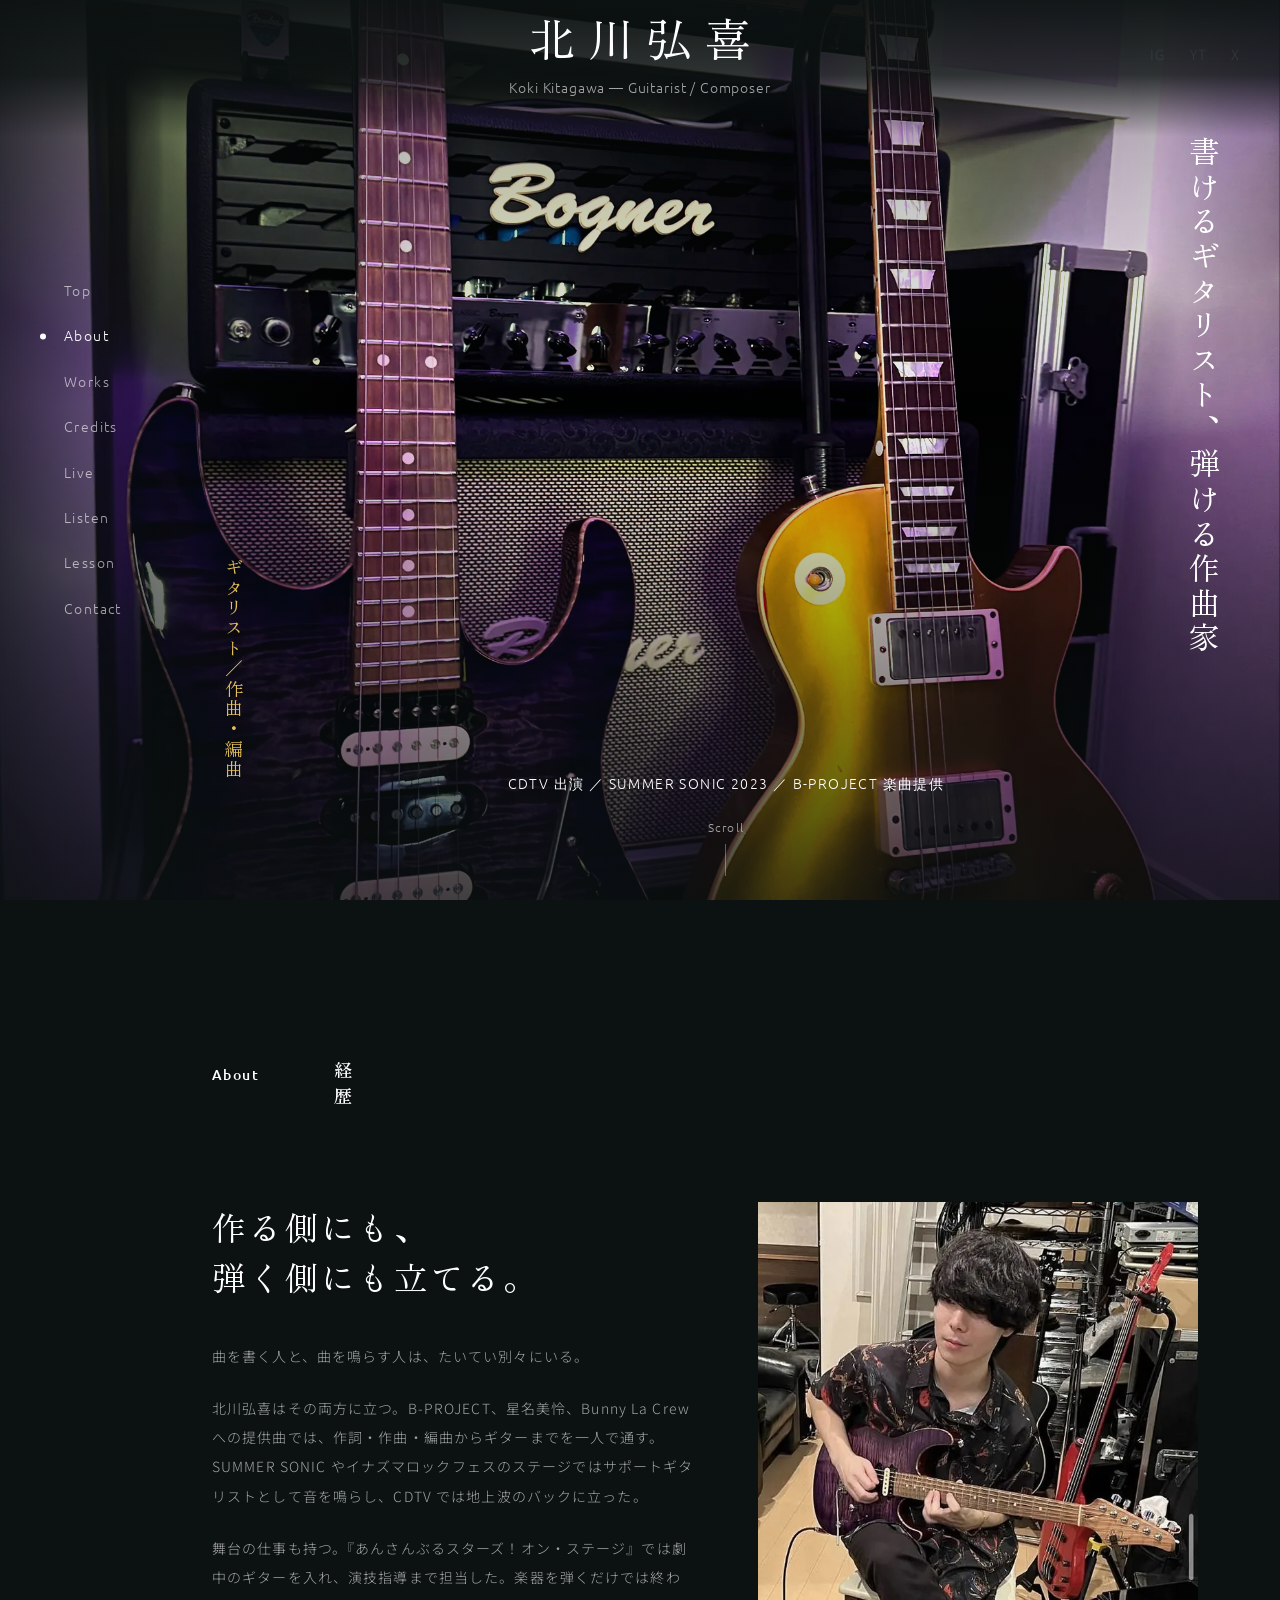
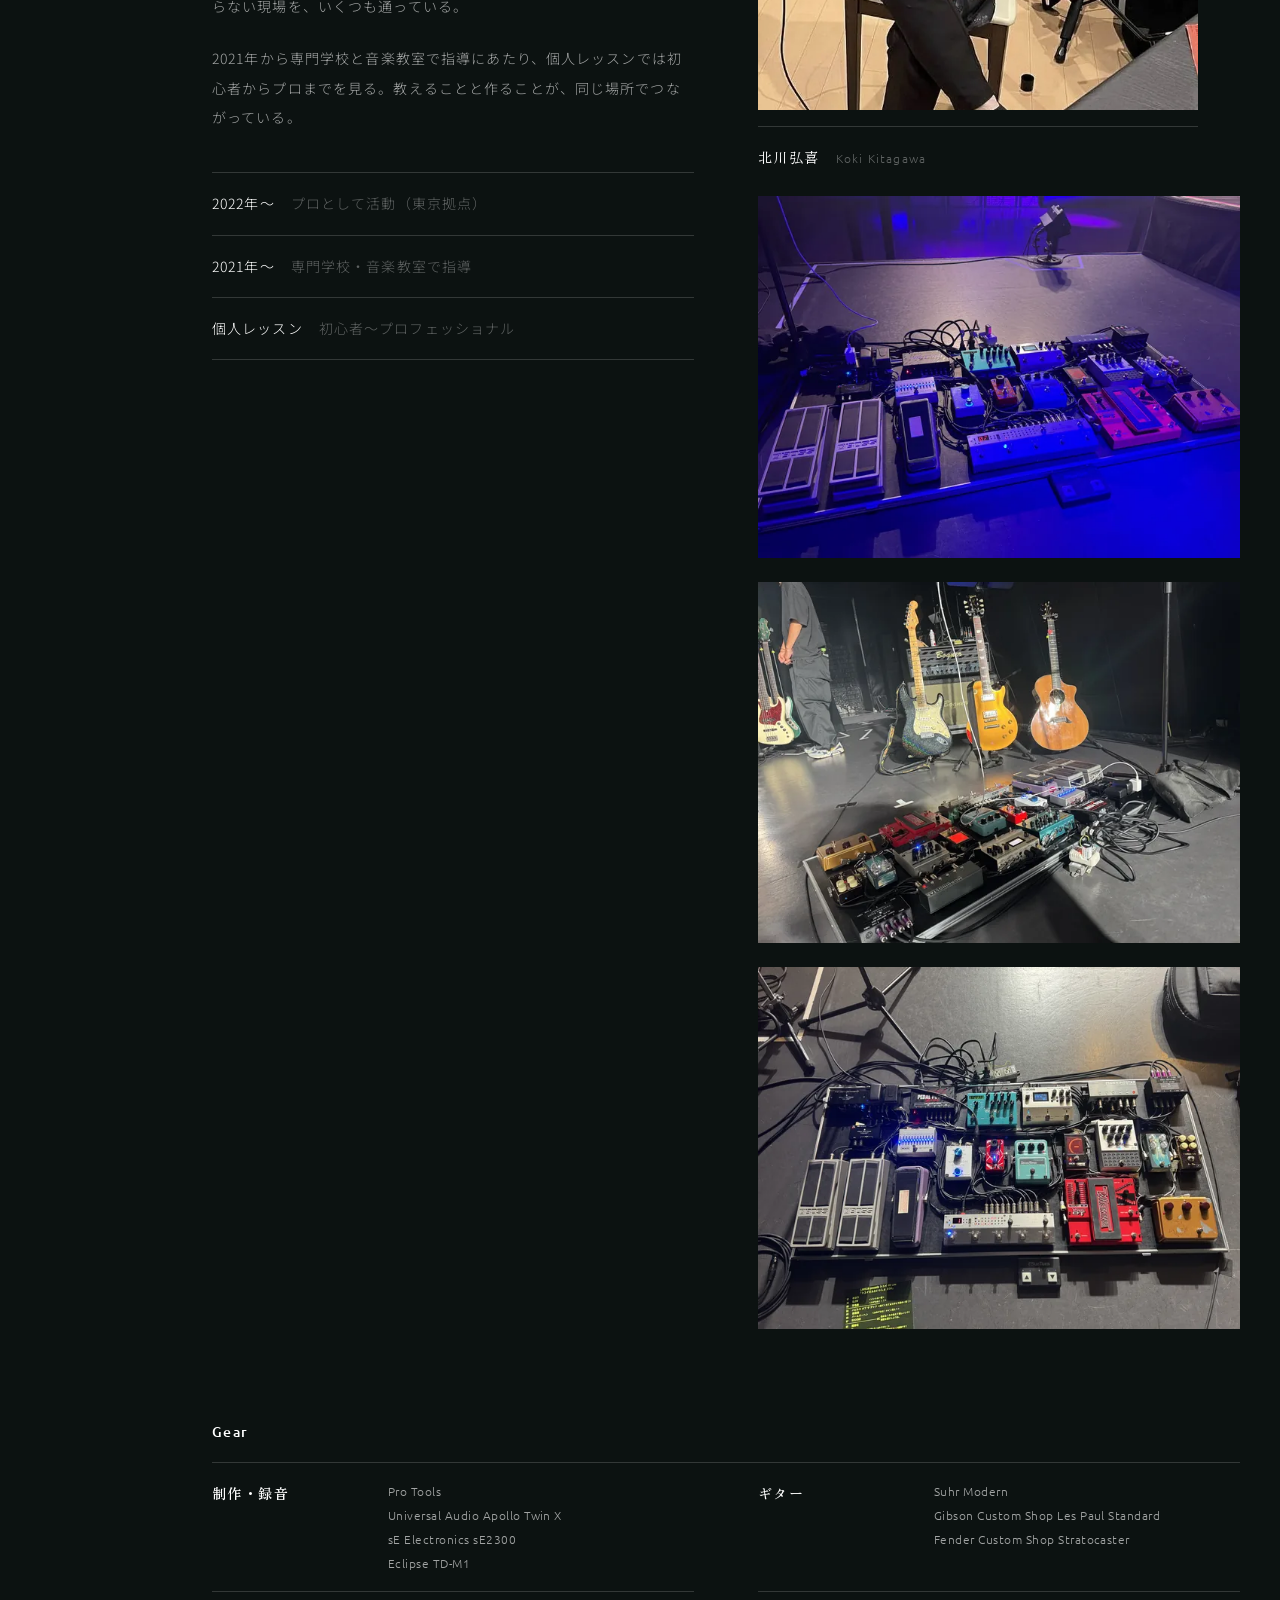
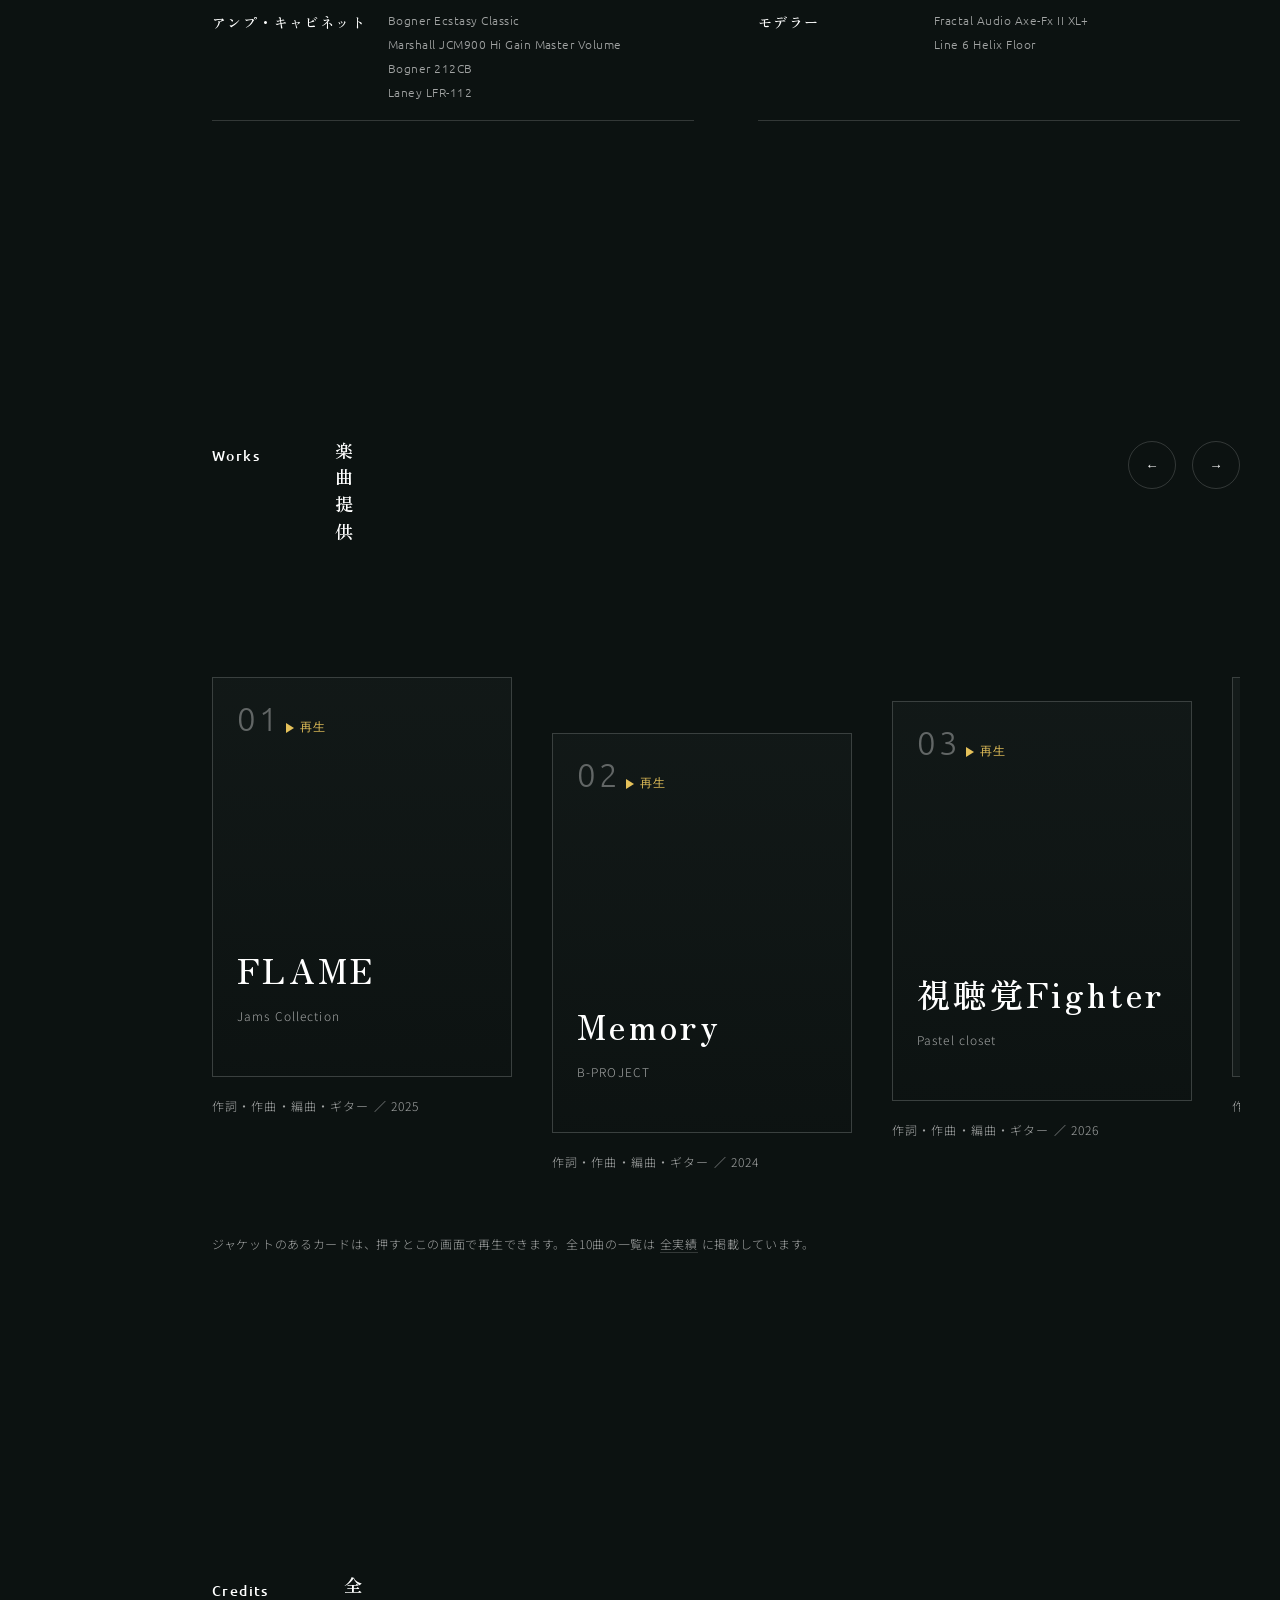
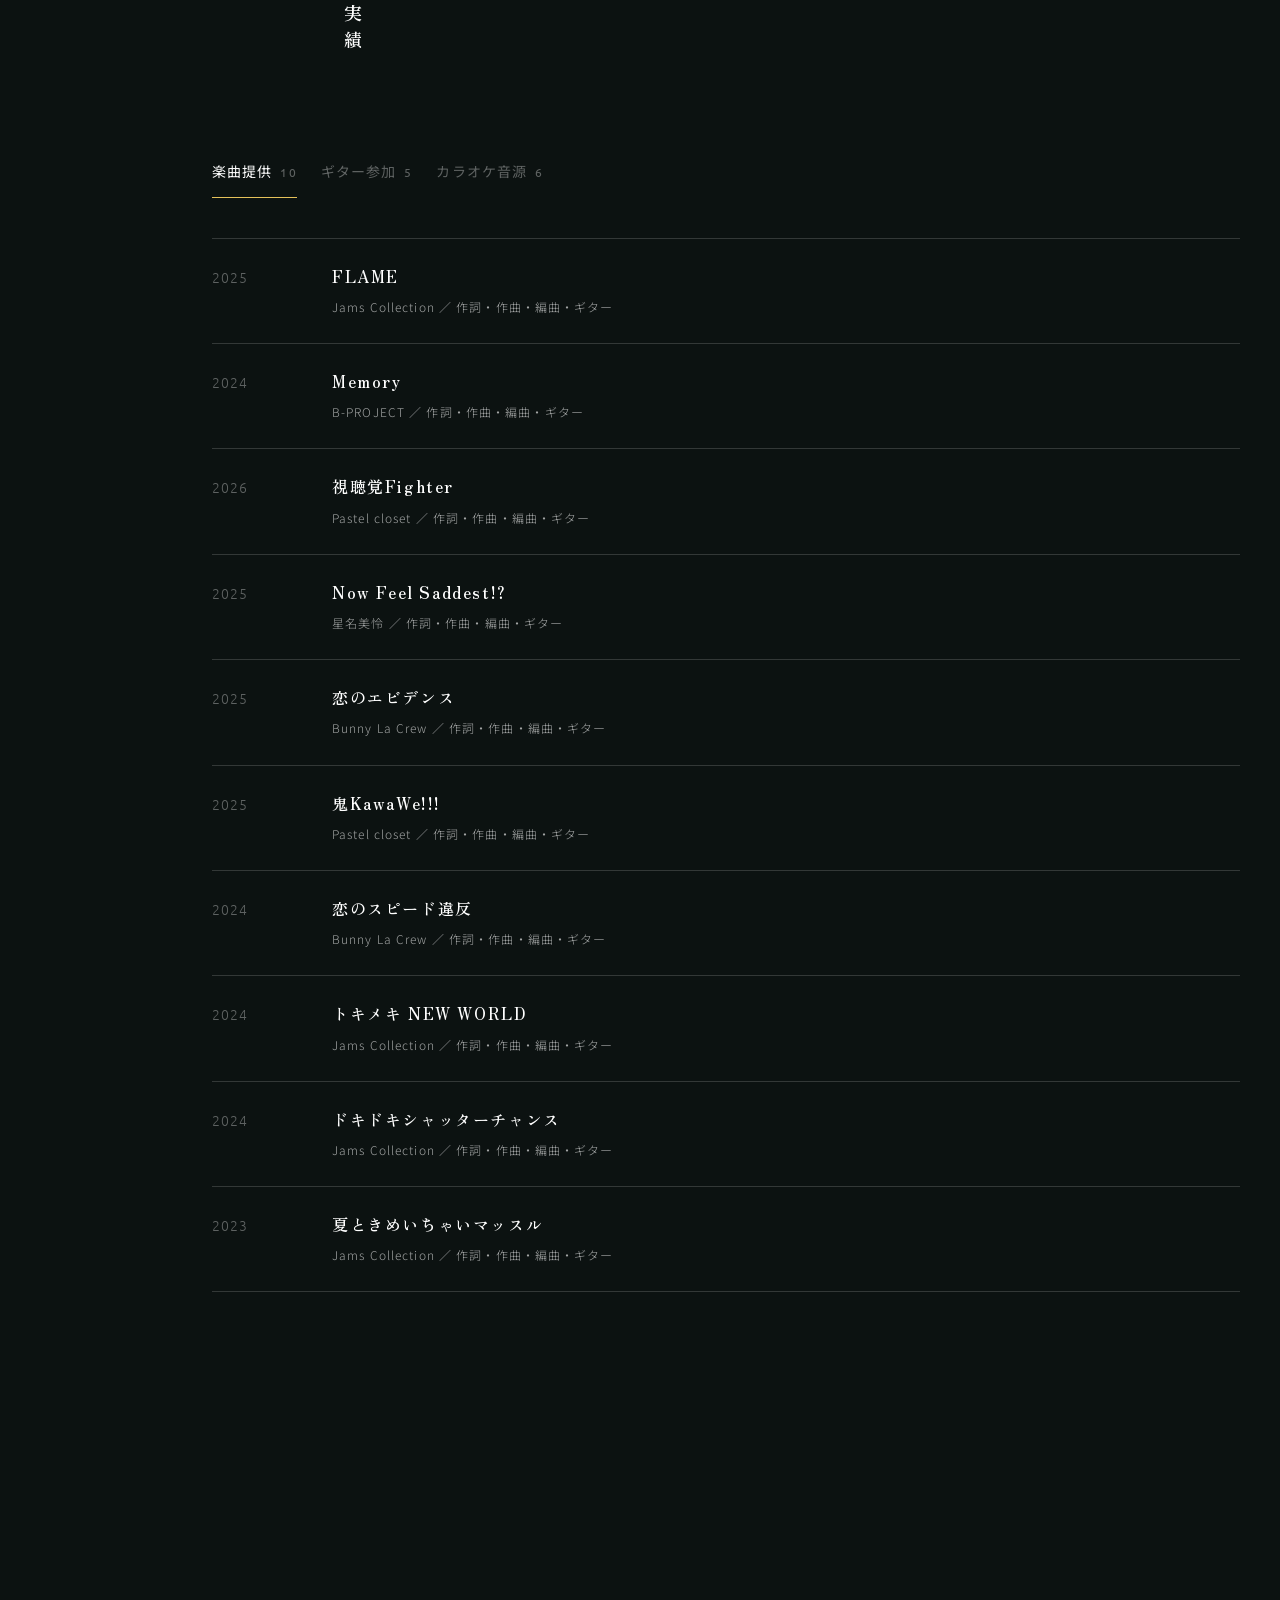
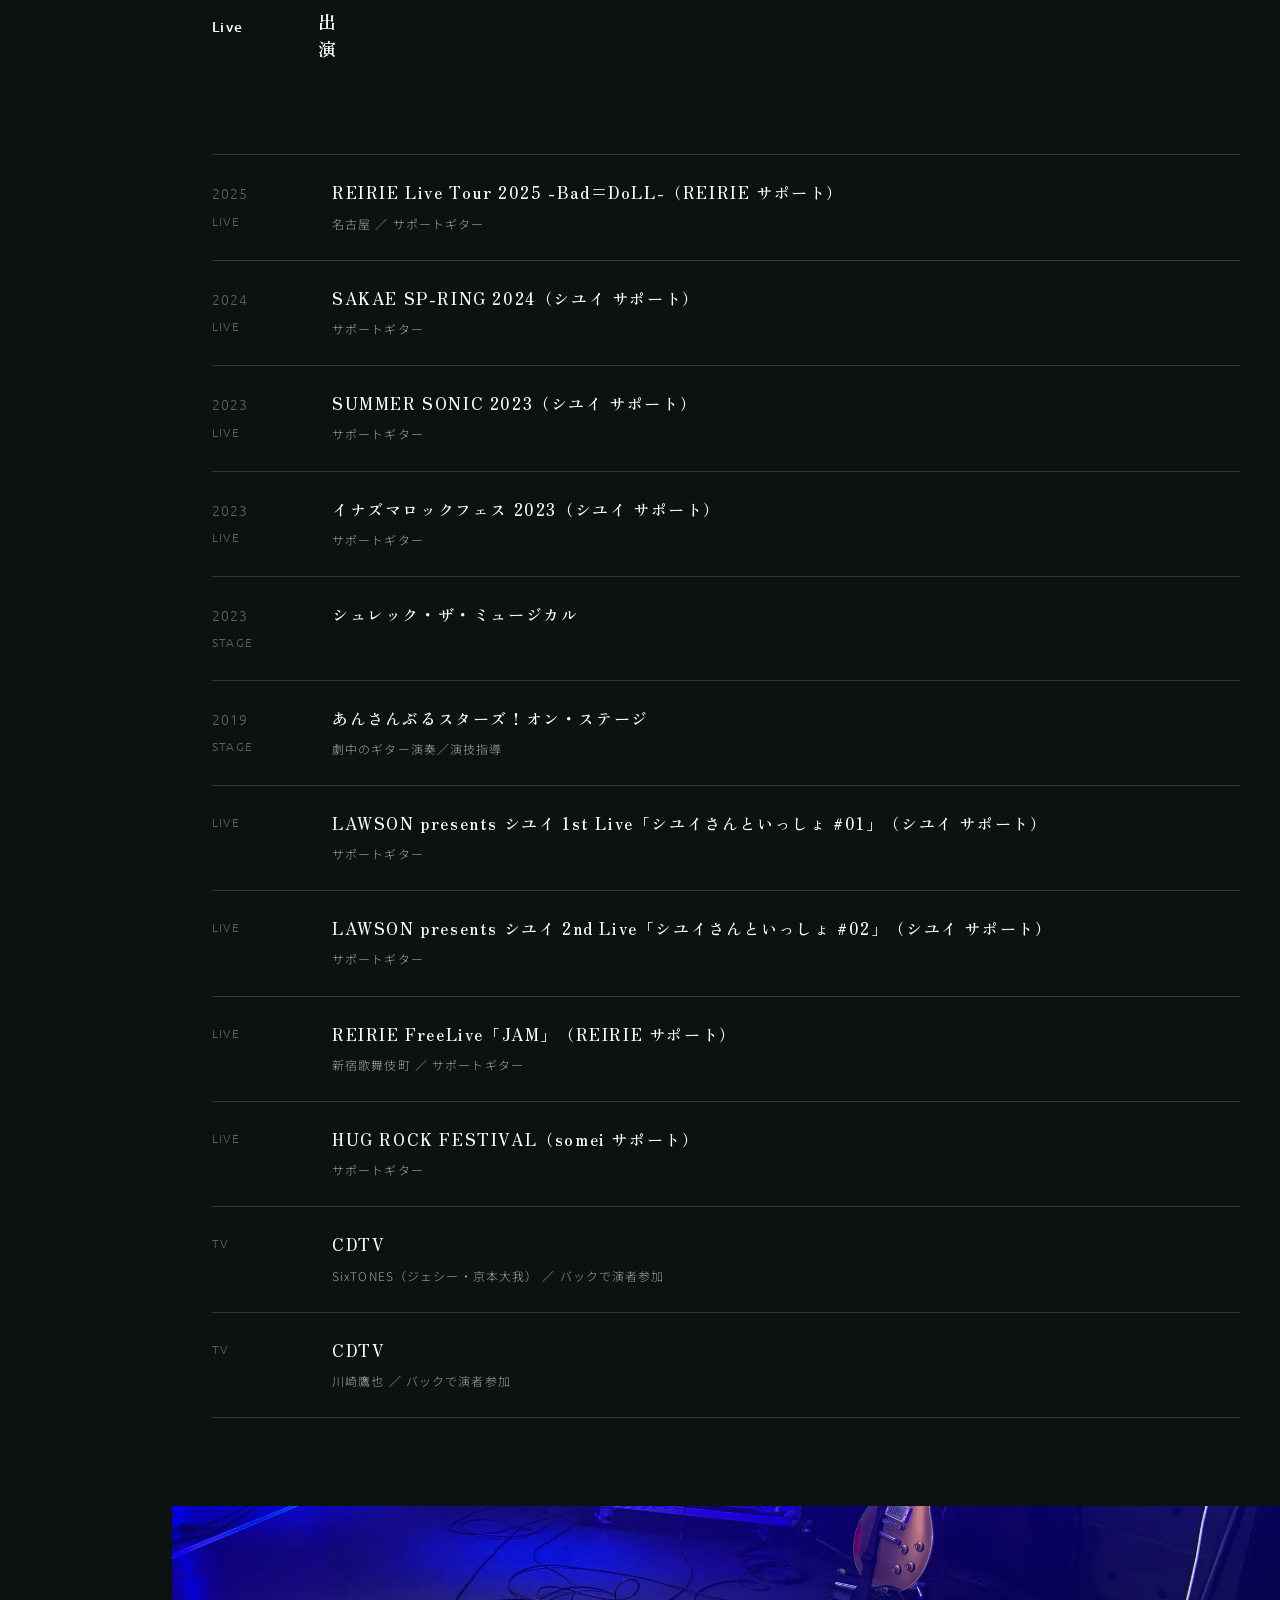
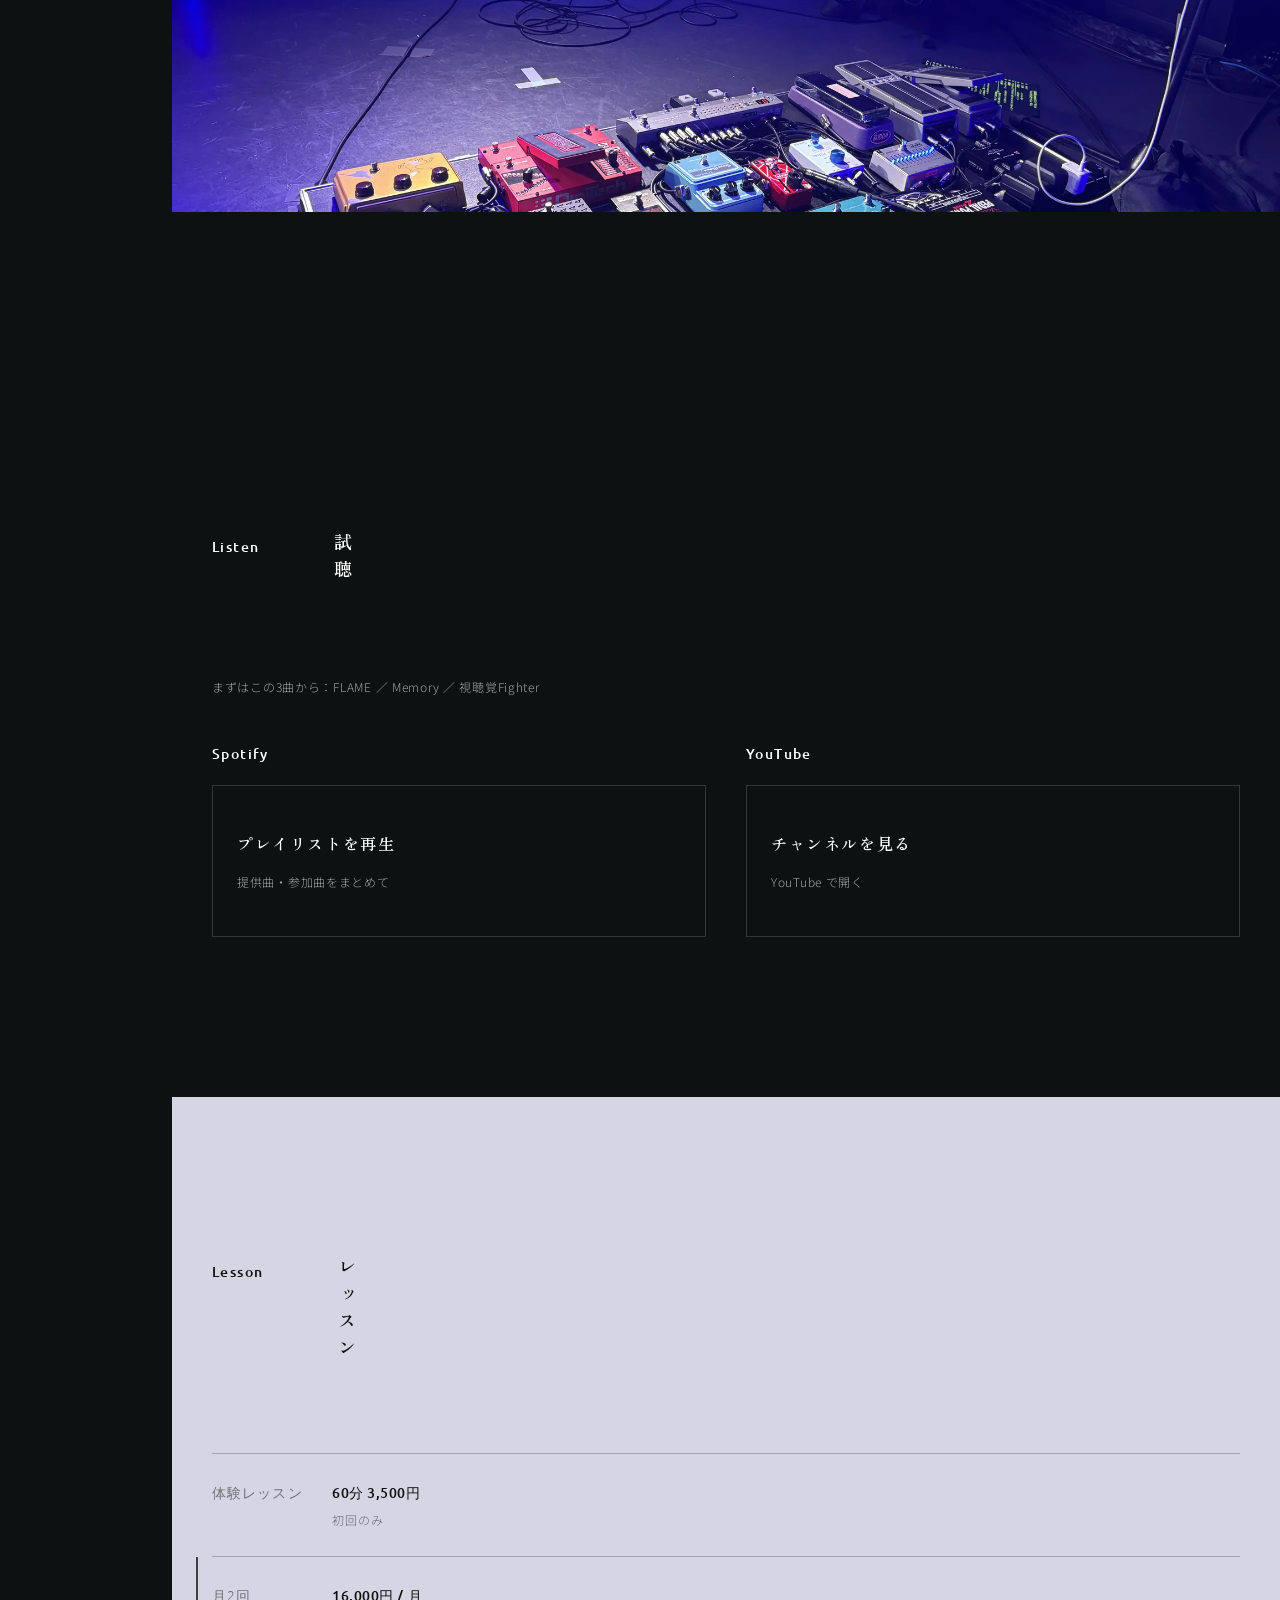
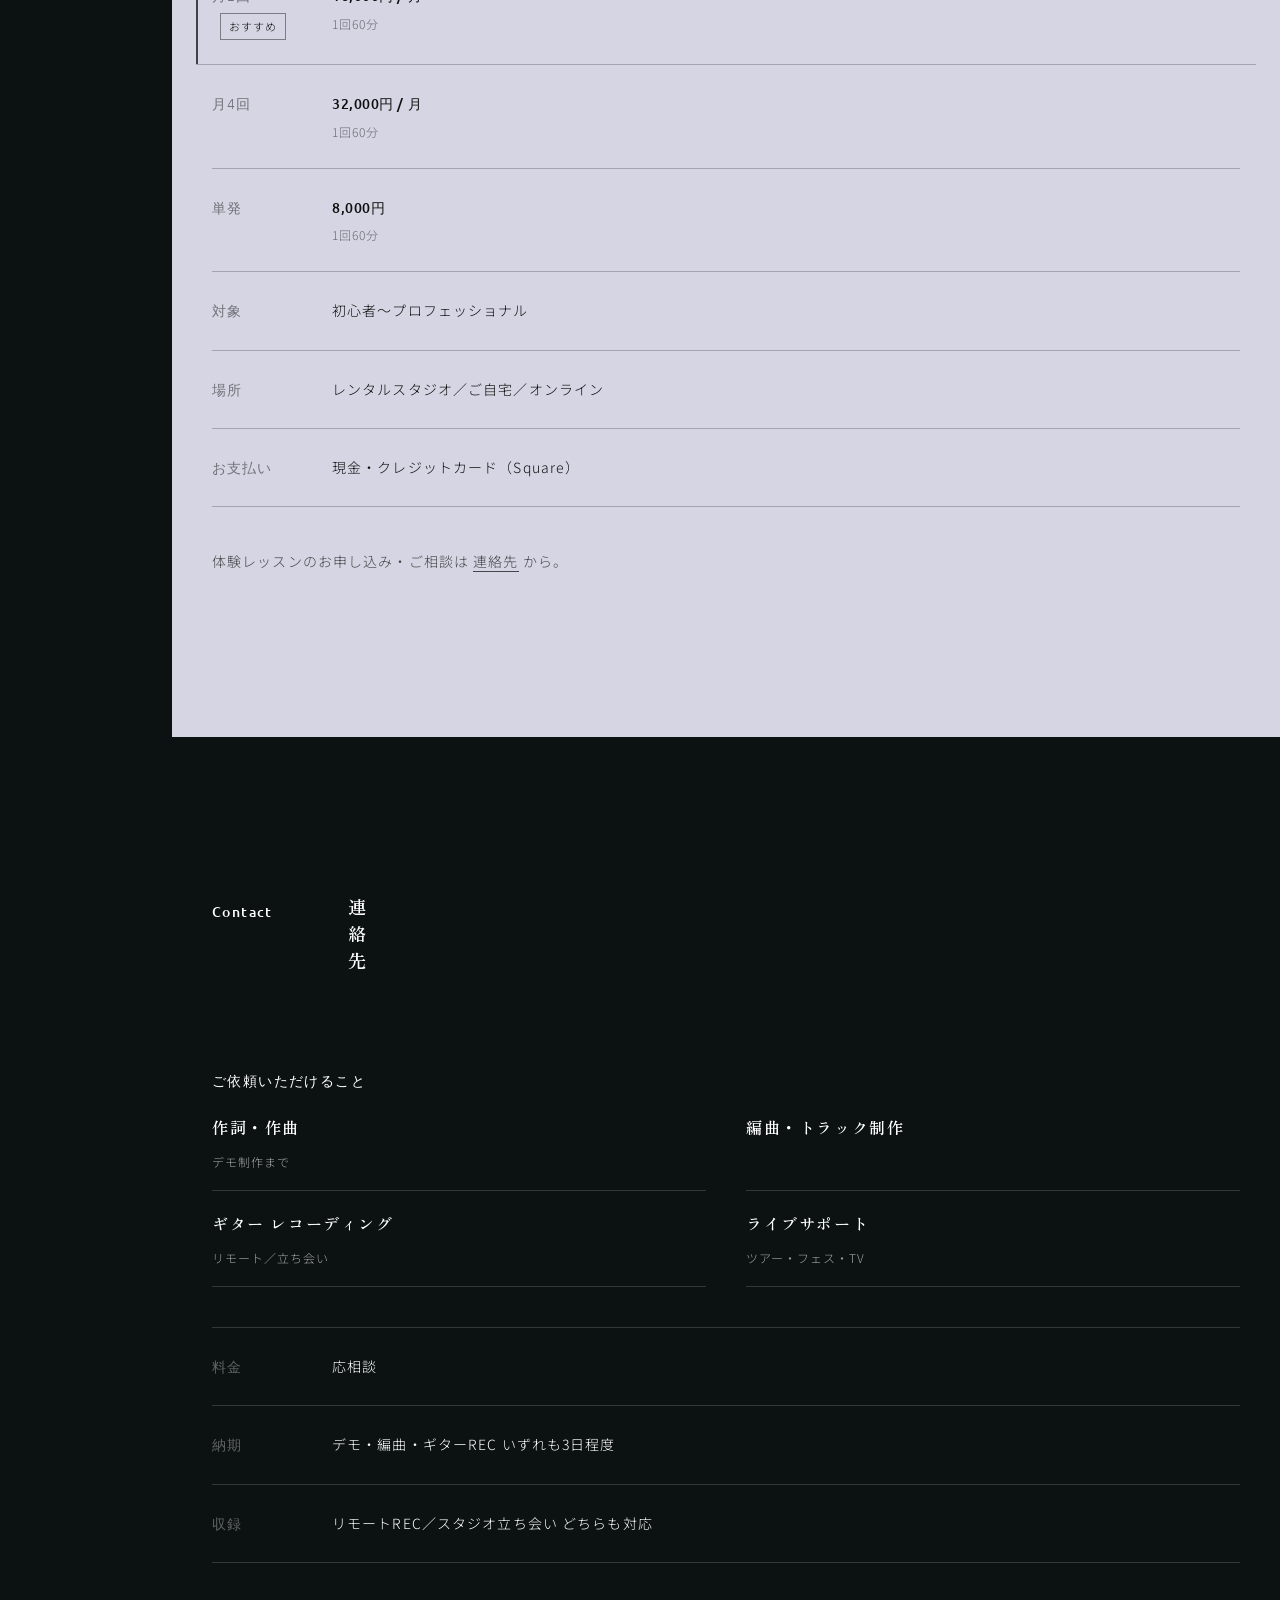
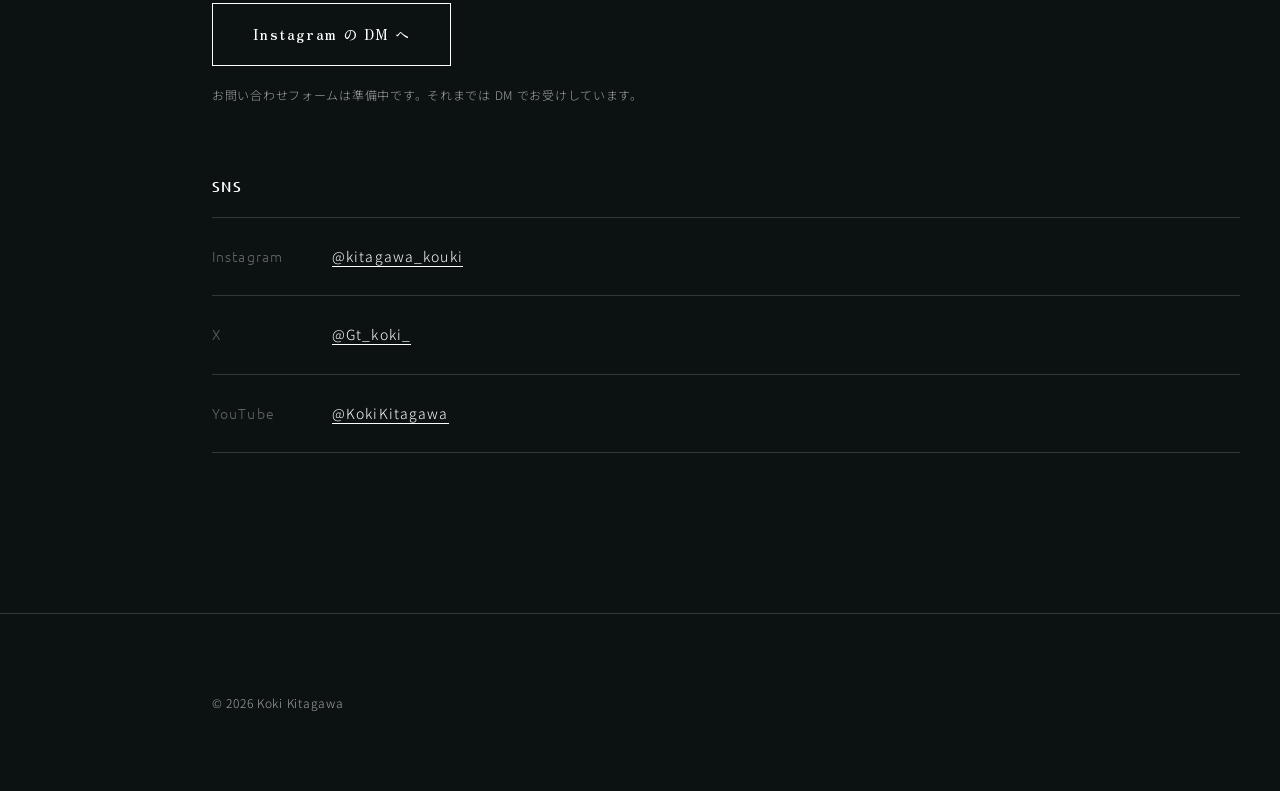
==== commit 3fa1cf9f: "ジャケットの上に曲名を重ねない形に（読みにくさの解消）index.html" ====
--- a/index.html
+++ b/index.html
@@ -151,7 +151,7 @@
       <div class="rail" tabindex="0" role="group" aria-label="代表曲">
         <article class="card card--song reveal">
           <a class="card__frame card__frame--play card__frame--art" style="--art:url('https://i.scdn.co/image/ab67616d0000b27391252ddd166cf1d26d00ba1c')" data-embed="https://open.spotify.com/embed/track/7sTd15vzgK8YVyr6eWiVcE" href="https://open.spotify.com/track/7sTd15vzgK8YVyr6eWiVcE" target="_blank" rel="noopener" aria-label="FLAME を再生する">
-            <div class="card__top">
+            <div class="card__art">
               <span class="card__index">01</span>
               <span class="card__label card__label--play">再生</span>
             </div>
@@ -159,13 +159,12 @@
               <h3 class="card__title">FLAME</h3>
               <p class="card__artist">Jams Collection</p>
             </div>
-            <div class="card__wave" aria-hidden="true"><span style="height:8%"></span><span style="height:17%"></span><span style="height:31%"></span><span style="height:37%"></span><span style="height:39%"></span><span style="height:21%"></span><span style="height:48%"></span><span style="height:20%"></span><span style="height:56%"></span><span style="height:57%"></span><span style="height:44%"></span><span style="height:77%"></span><span style="height:83%"></span><span style="height:58%"></span><span style="height:64%"></span><span style="height:19%"></span><span style="height:25%"></span><span style="height:10%"></span><span style="height:9%"></span><span style="height:8%"></span></div>
           </a>
           <p class="card__meta">作詞・作曲・編曲・ギター ／ 2025</p>
         </article>
         <article class="card card--song reveal">
           <a class="card__frame card__frame--play card__frame--art" style="--art:url('https://i.scdn.co/image/ab67616d0000b2730a05115477078b67edc9bd9b')" data-embed="https://open.spotify.com/embed/track/3laM9HmVwaKT9ooW8K7pv5" href="https://open.spotify.com/track/3laM9HmVwaKT9ooW8K7pv5" target="_blank" rel="noopener" aria-label="Memory を再生する">
-            <div class="card__top">
+            <div class="card__art">
               <span class="card__index">02</span>
               <span class="card__label card__label--play">再生</span>
             </div>
@@ -173,13 +172,12 @@
               <h3 class="card__title">Memory</h3>
               <p class="card__artist">B-PROJECT</p>
             </div>
-            <div class="card__wave" aria-hidden="true"><span style="height:8%"></span><span style="height:20%"></span><span style="height:11%"></span><span style="height:40%"></span><span style="height:63%"></span><span style="height:17%"></span><span style="height:40%"></span><span style="height:63%"></span><span style="height:80%"></span><span style="height:26%"></span><span style="height:84%"></span><span style="height:66%"></span><span style="height:28%"></span><span style="height:69%"></span><span style="height:45%"></span><span style="height:64%"></span><span style="height:12%"></span><span style="height:20%"></span><span style="height:8%"></span><span style="height:8%"></span></div>
           </a>
           <p class="card__meta">作詞・作曲・編曲・ギター ／ 2024</p>
         </article>
         <article class="card card--song reveal">
           <a class="card__frame card__frame--play card__frame--art" style="--art:url('https://i.scdn.co/image/ab67616d0000b2737df65844b18024309f50687c')" data-embed="https://open.spotify.com/embed/track/7d7lYGu9Xw5cHC8EYxwH4H" href="https://open.spotify.com/track/7d7lYGu9Xw5cHC8EYxwH4H" target="_blank" rel="noopener" aria-label="視聴覚Fighter を再生する">
-            <div class="card__top">
+            <div class="card__art">
               <span class="card__index">03</span>
               <span class="card__label card__label--play">再生</span>
             </div>
@@ -187,7 +185,6 @@
               <h3 class="card__title">視聴覚Fighter</h3>
               <p class="card__artist">Pastel closet</p>
             </div>
-            <div class="card__wave" aria-hidden="true"><span style="height:8%"></span><span style="height:12%"></span><span style="height:29%"></span><span style="height:51%"></span><span style="height:57%"></span><span style="height:56%"></span><span style="height:23%"></span><span style="height:33%"></span><span style="height:39%"></span><span style="height:89%"></span><span style="height:92%"></span><span style="height:65%"></span><span style="height:24%"></span><span style="height:79%"></span><span style="height:37%"></span><span style="height:47%"></span><span style="height:21%"></span><span style="height:34%"></span><span style="height:20%"></span><span style="height:8%"></span></div>
           </a>
           <p class="card__meta">作詞・作曲・編曲・ギター ／ 2026</p>
         </article>
--- a/assets/css/site.css
+++ b/assets/css/site.css
@@ -347,3 +347,41 @@
   .services { grid-template-columns: 1fr; }
   .hero__media img { filter: brightness(1.12) contrast(1.03); }
 }
+
+/* ------------------------------------------------------------
+   追加（2026/9/5 その3）楽曲提供カードのジャケットとその場再生
+   ------------------------------------------------------------ */
+
+/* ジャケットは Spotify の画像CDNを --art で受け取り、背景に敷く。
+   読み込めなかったときは、下の波形カードがそのまま見えるので崩れない。
+   写真の上には必ず暗幕（design-system の作法どおり） */
+/* ※ .card--song .card__frame の background 一括指定に負けるので、
+   同じ強さ（クラス2つ）で、かつ後ろに書いて上書きする */
+.card--song .card__frame--art {
+  background-image: linear-gradient(180deg, rgba(12,18,17,.30) 0%, rgba(12,18,17,.55) 45%, rgba(12,18,17,.92) 100%), var(--art);
+  background-size: cover, cover;
+  background-position: center, center;
+  background-repeat: no-repeat, no-repeat;
+}
+/* ジャケットが出ている間は波形を控えめに（情報が二重にならないように） */
+.card--song .card__frame--art .card__wave span { background: rgba(255,255,255,.28); }
+.card--song:hover .card__frame--art .card__wave span,
+.card--song:focus-within .card__frame--art .card__wave span { background: var(--c-accent); }
+
+/* 「再生」ラベルの前に小さな三角を置く（色だけで伝えない） */
+.card__label--play::before {
+  content: ""; display: inline-block; vertical-align: middle;
+  margin-right: 6px; border: 5px solid transparent;
+  border-left: 8px solid var(--c-accent); border-right: 0;
+}
+
+/* 押した後：枠の中身がプレイヤーに置き換わる */
+.card__frame.is-playing {
+  aspect-ratio: auto; padding: 0; background: none; display: block;
+}
+.card__frame.is-playing iframe { width: 100%; height: 352px; border: 0; display: block; }
+
+/* 試聴セクションは2枚だけになったので、幅を戻す */
+.listen--two { grid-template-columns: 1fr 1fr; }
+.listen__lead { margin: 0 0 var(--sp-5); }
+@media (max-width: 900px) { .listen--two { grid-template-columns: 1fr; } }
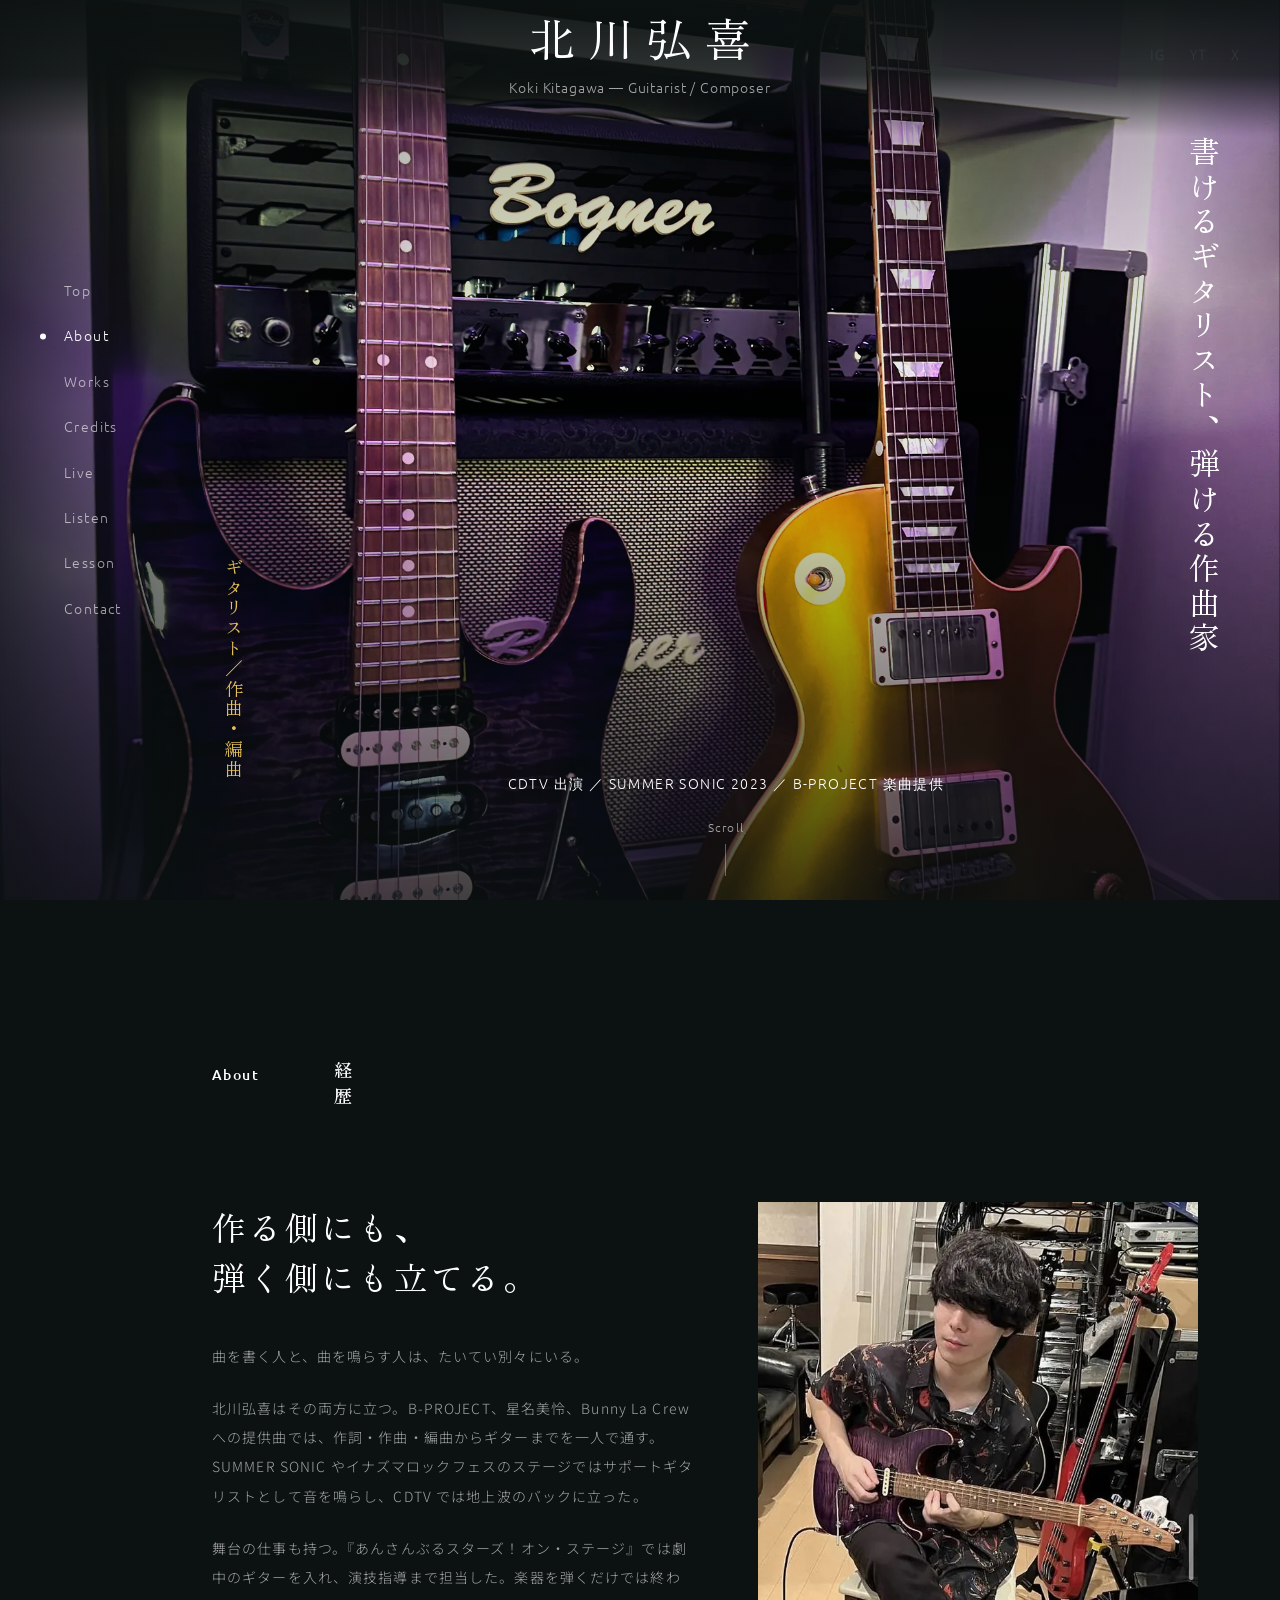
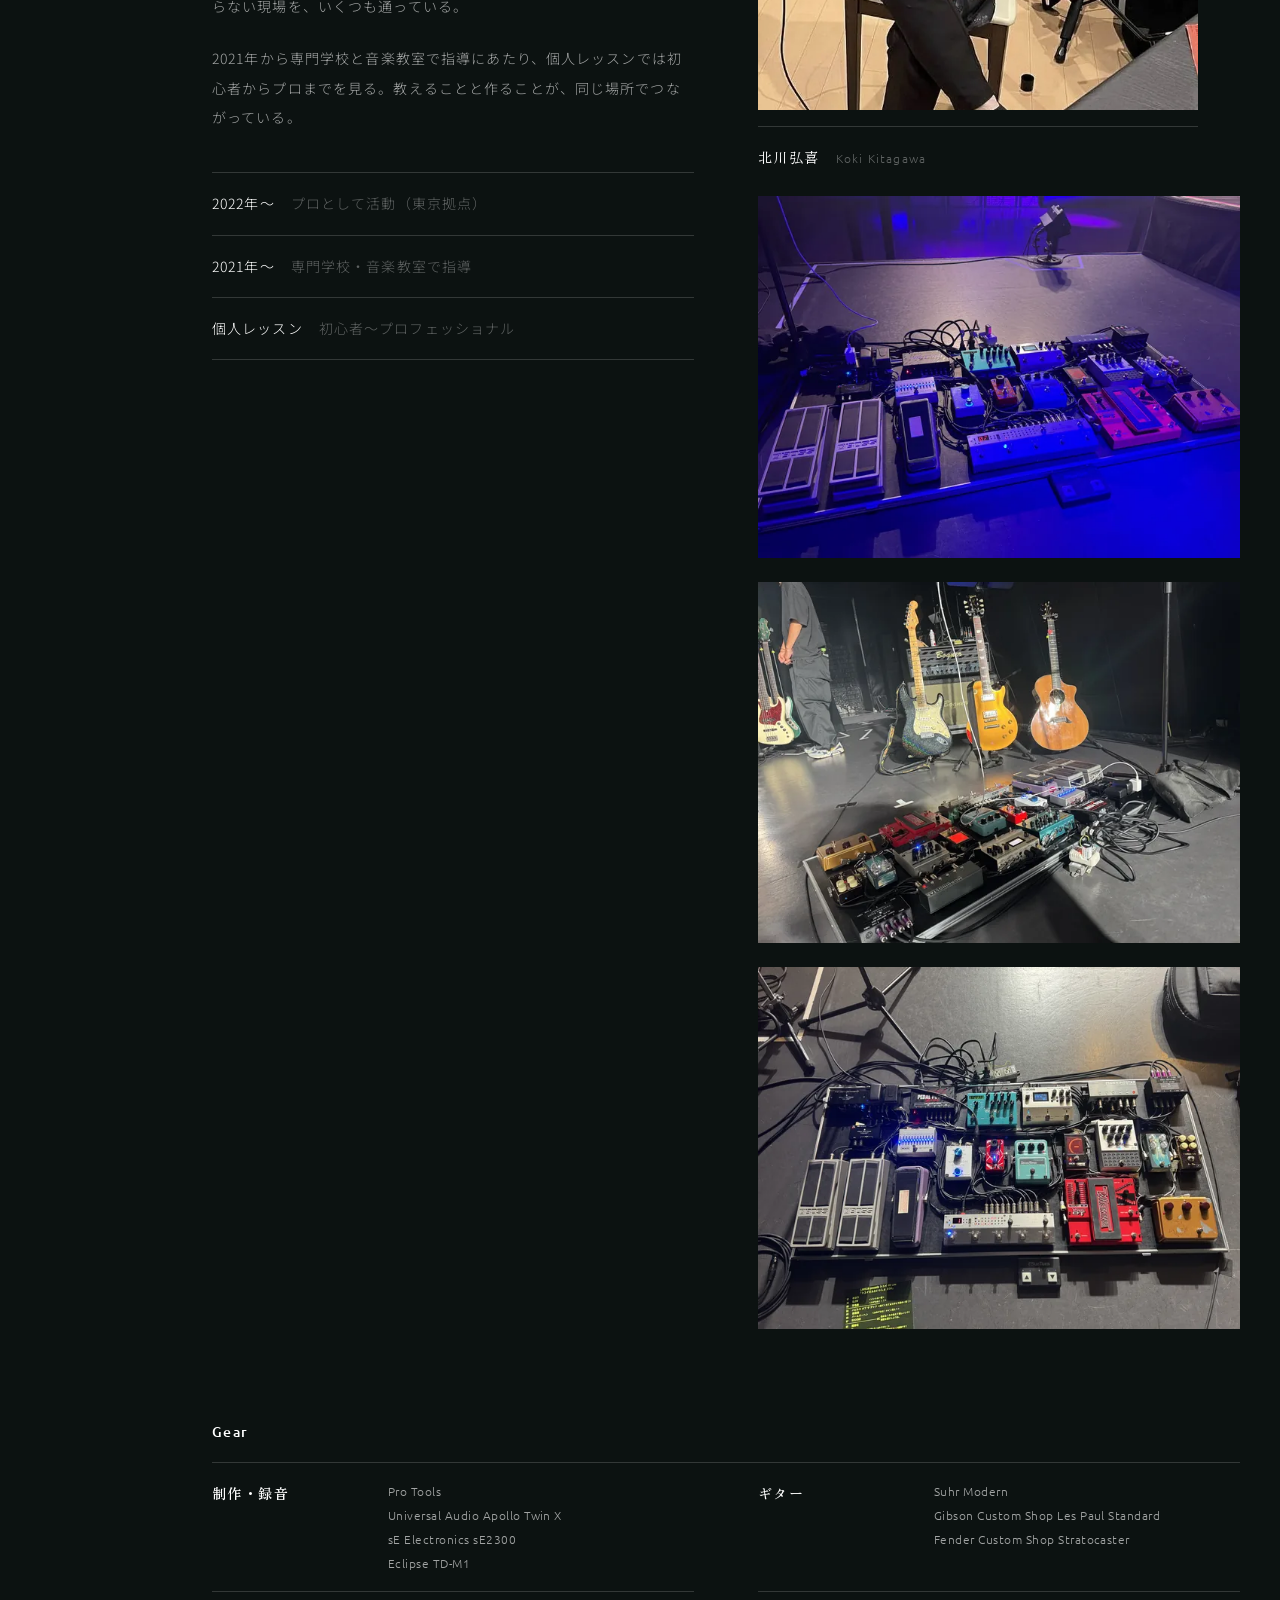
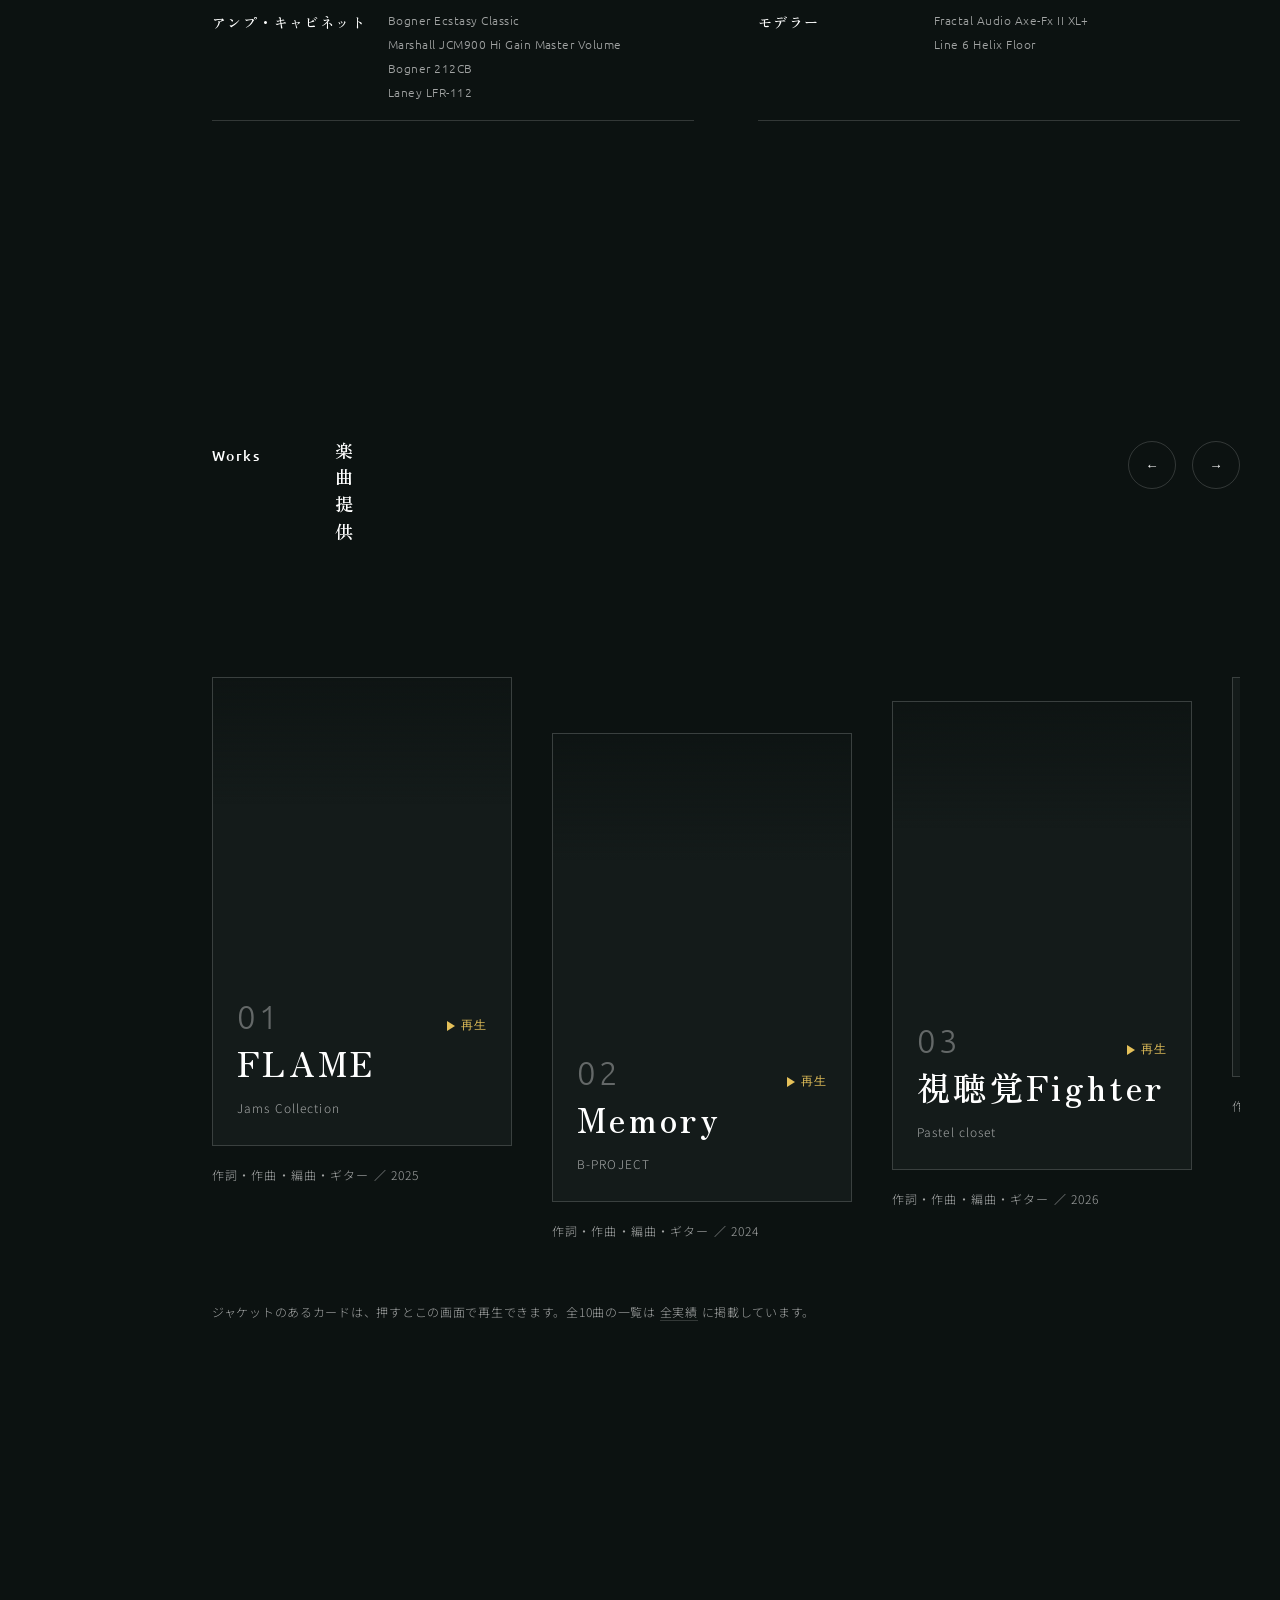
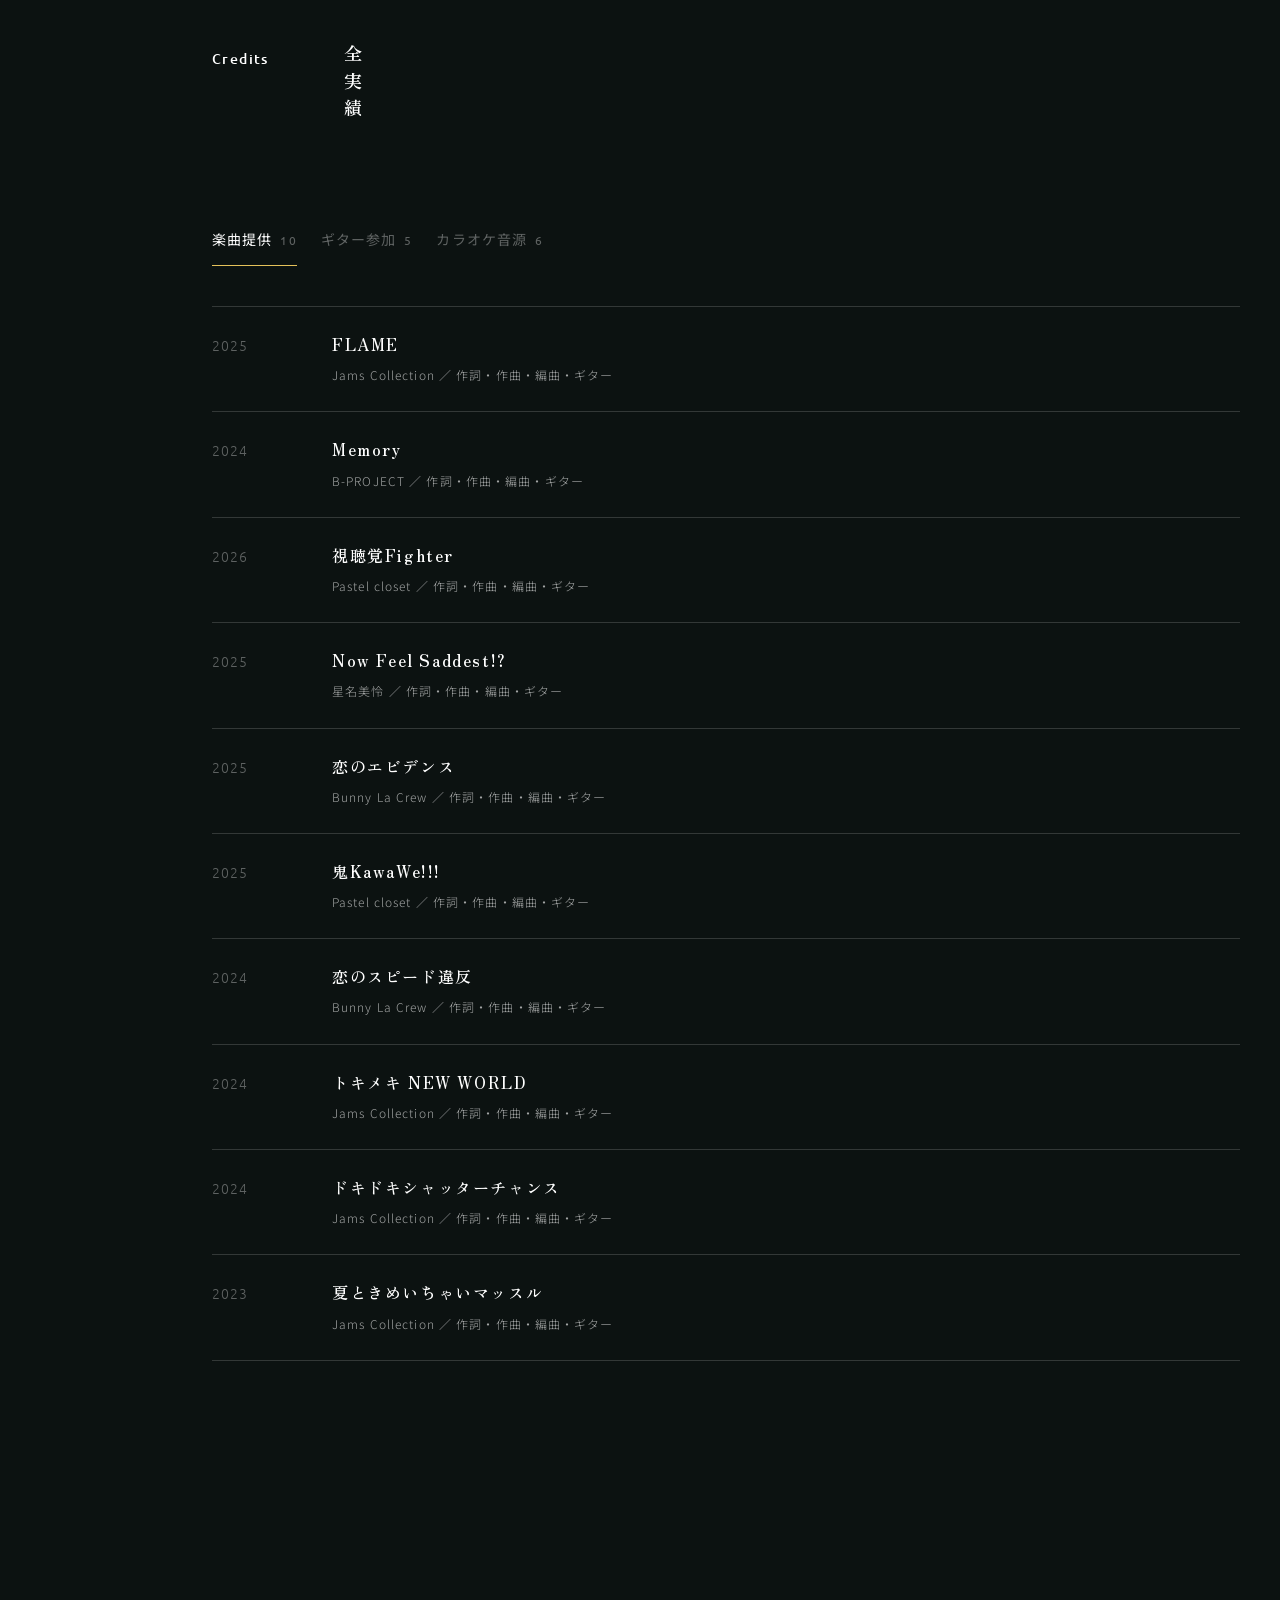
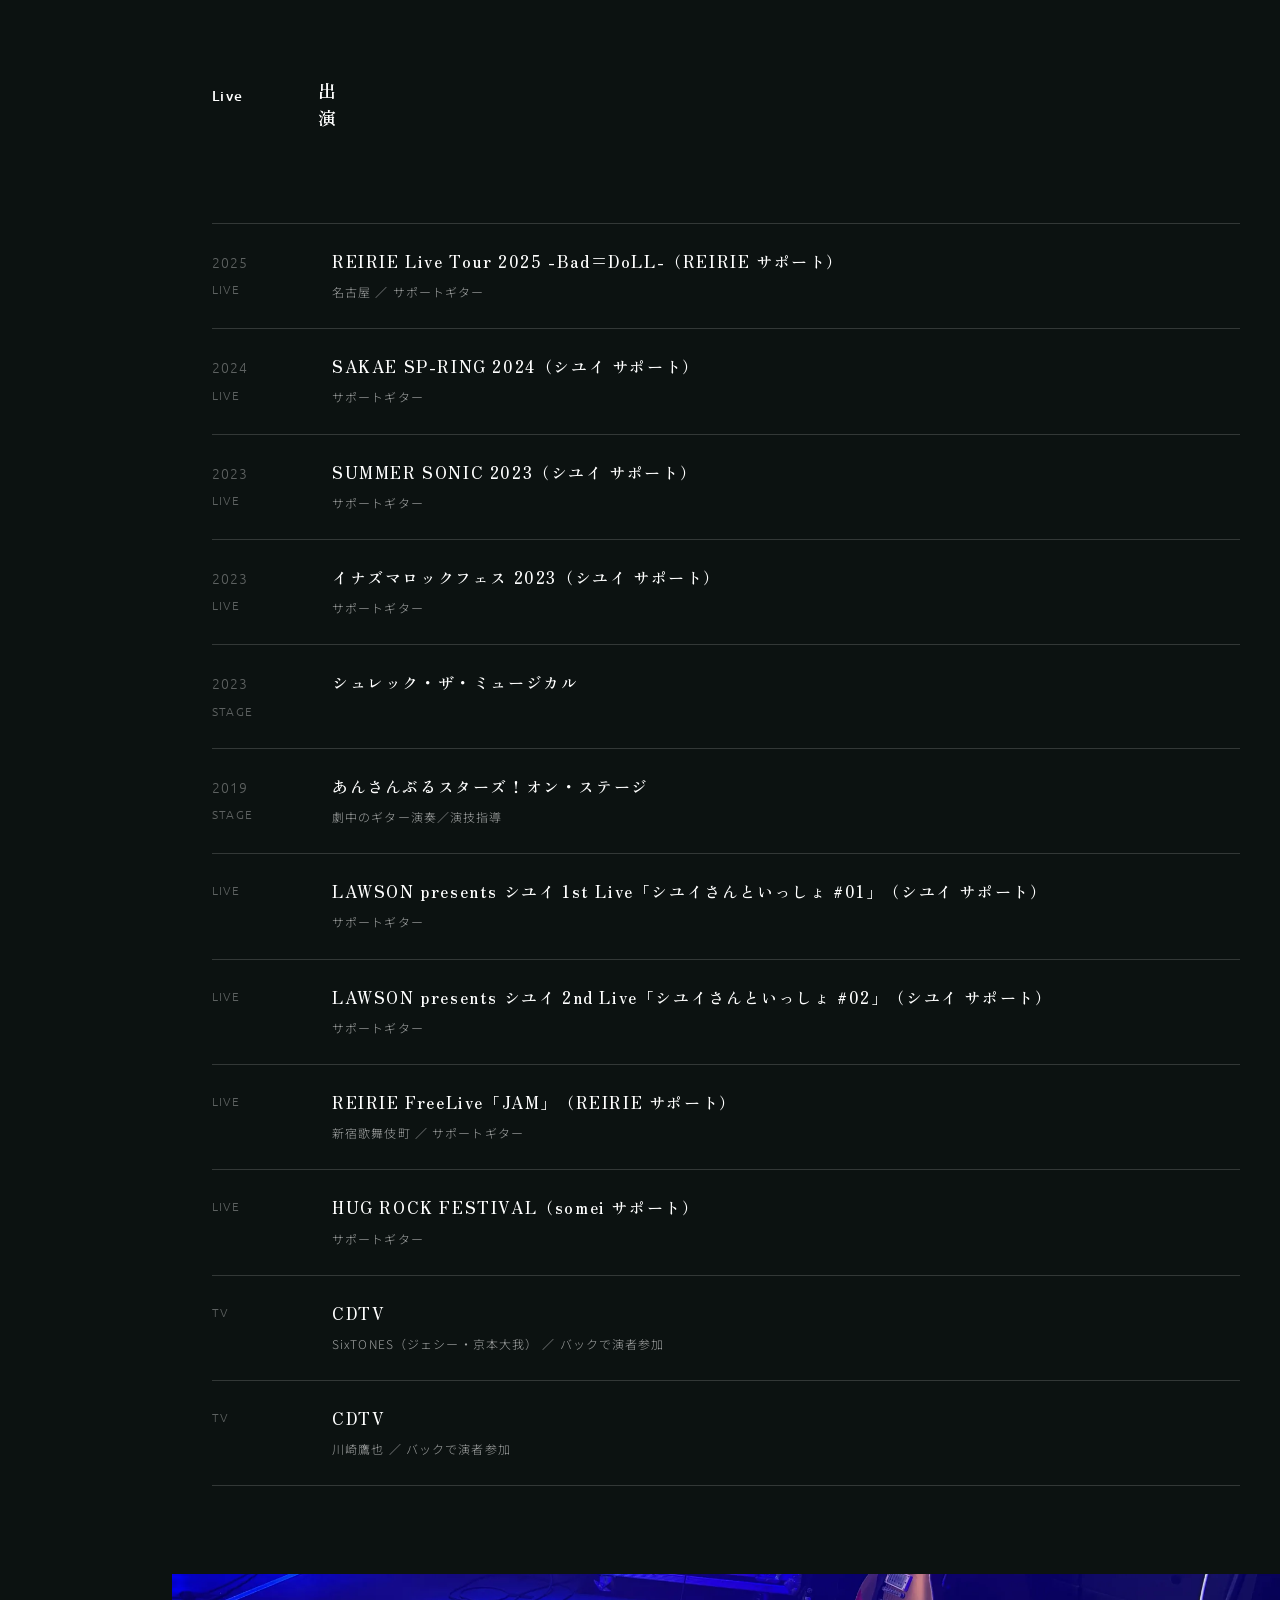
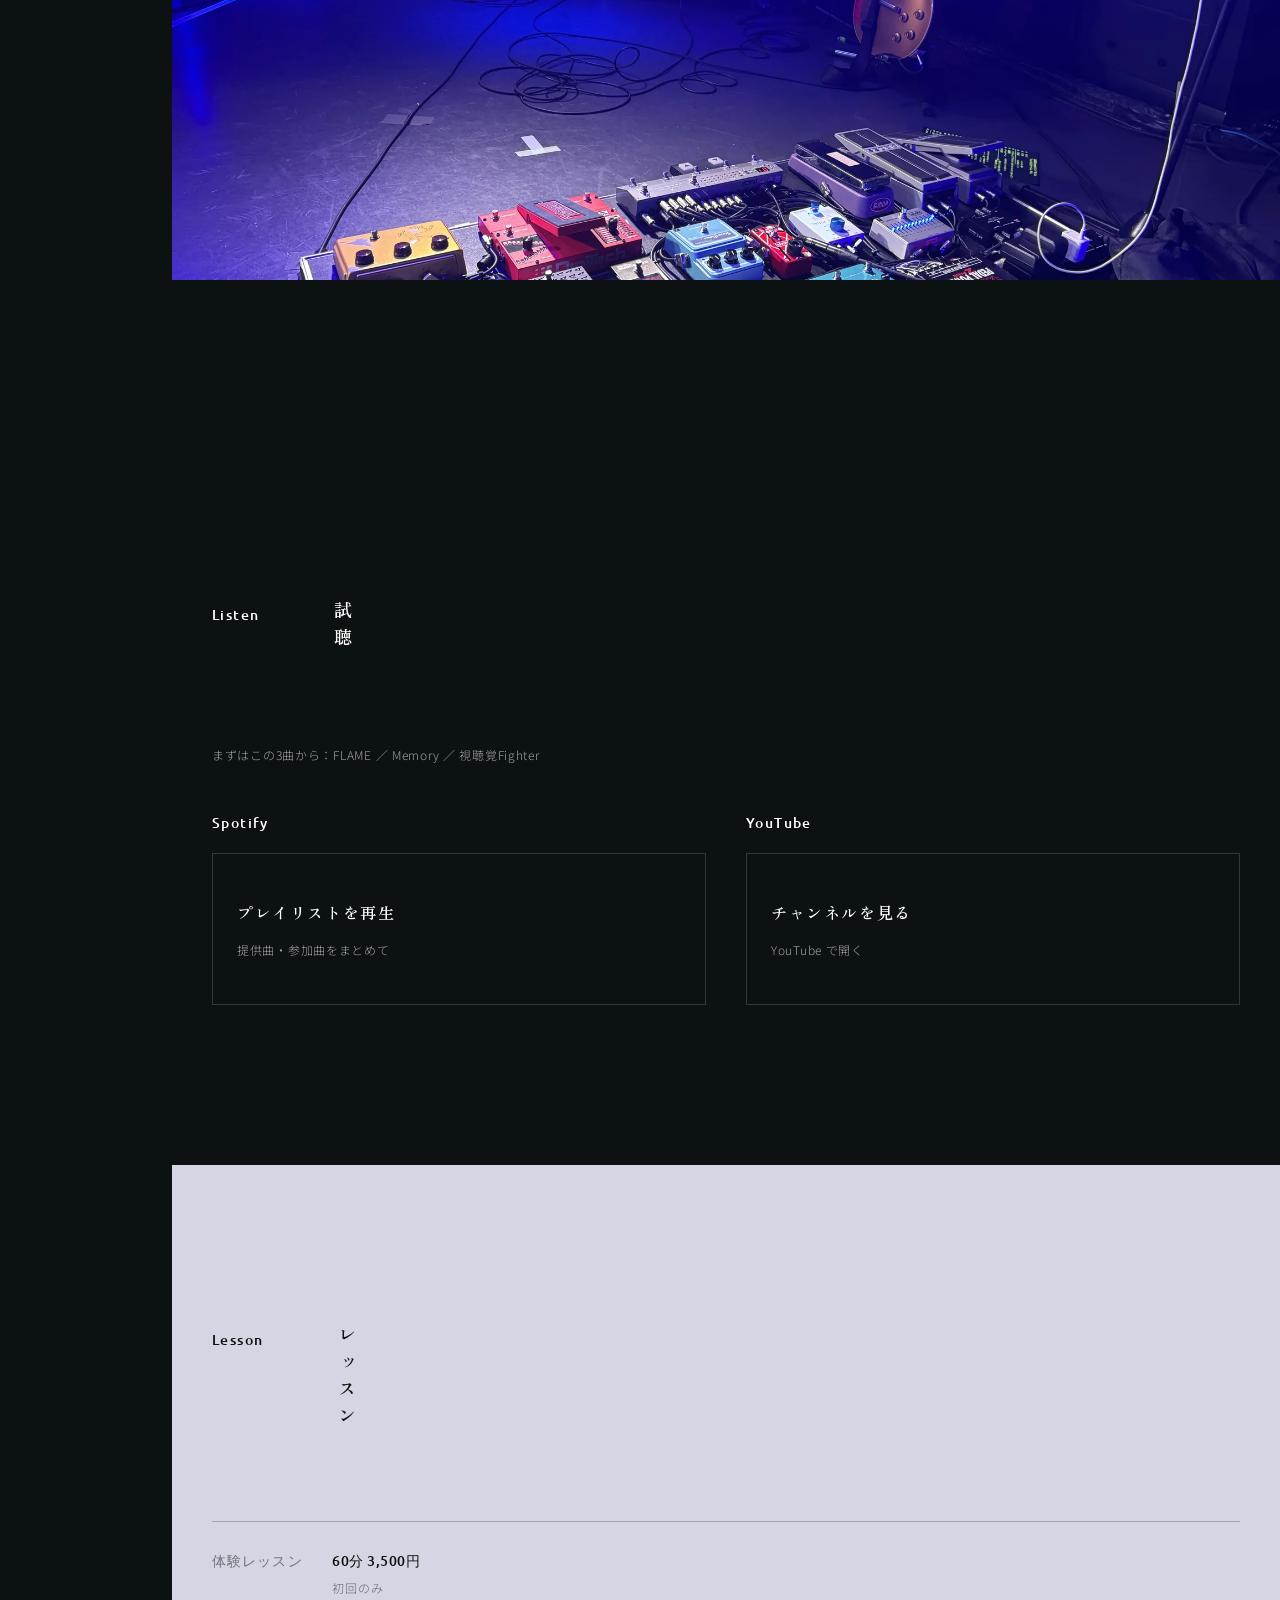
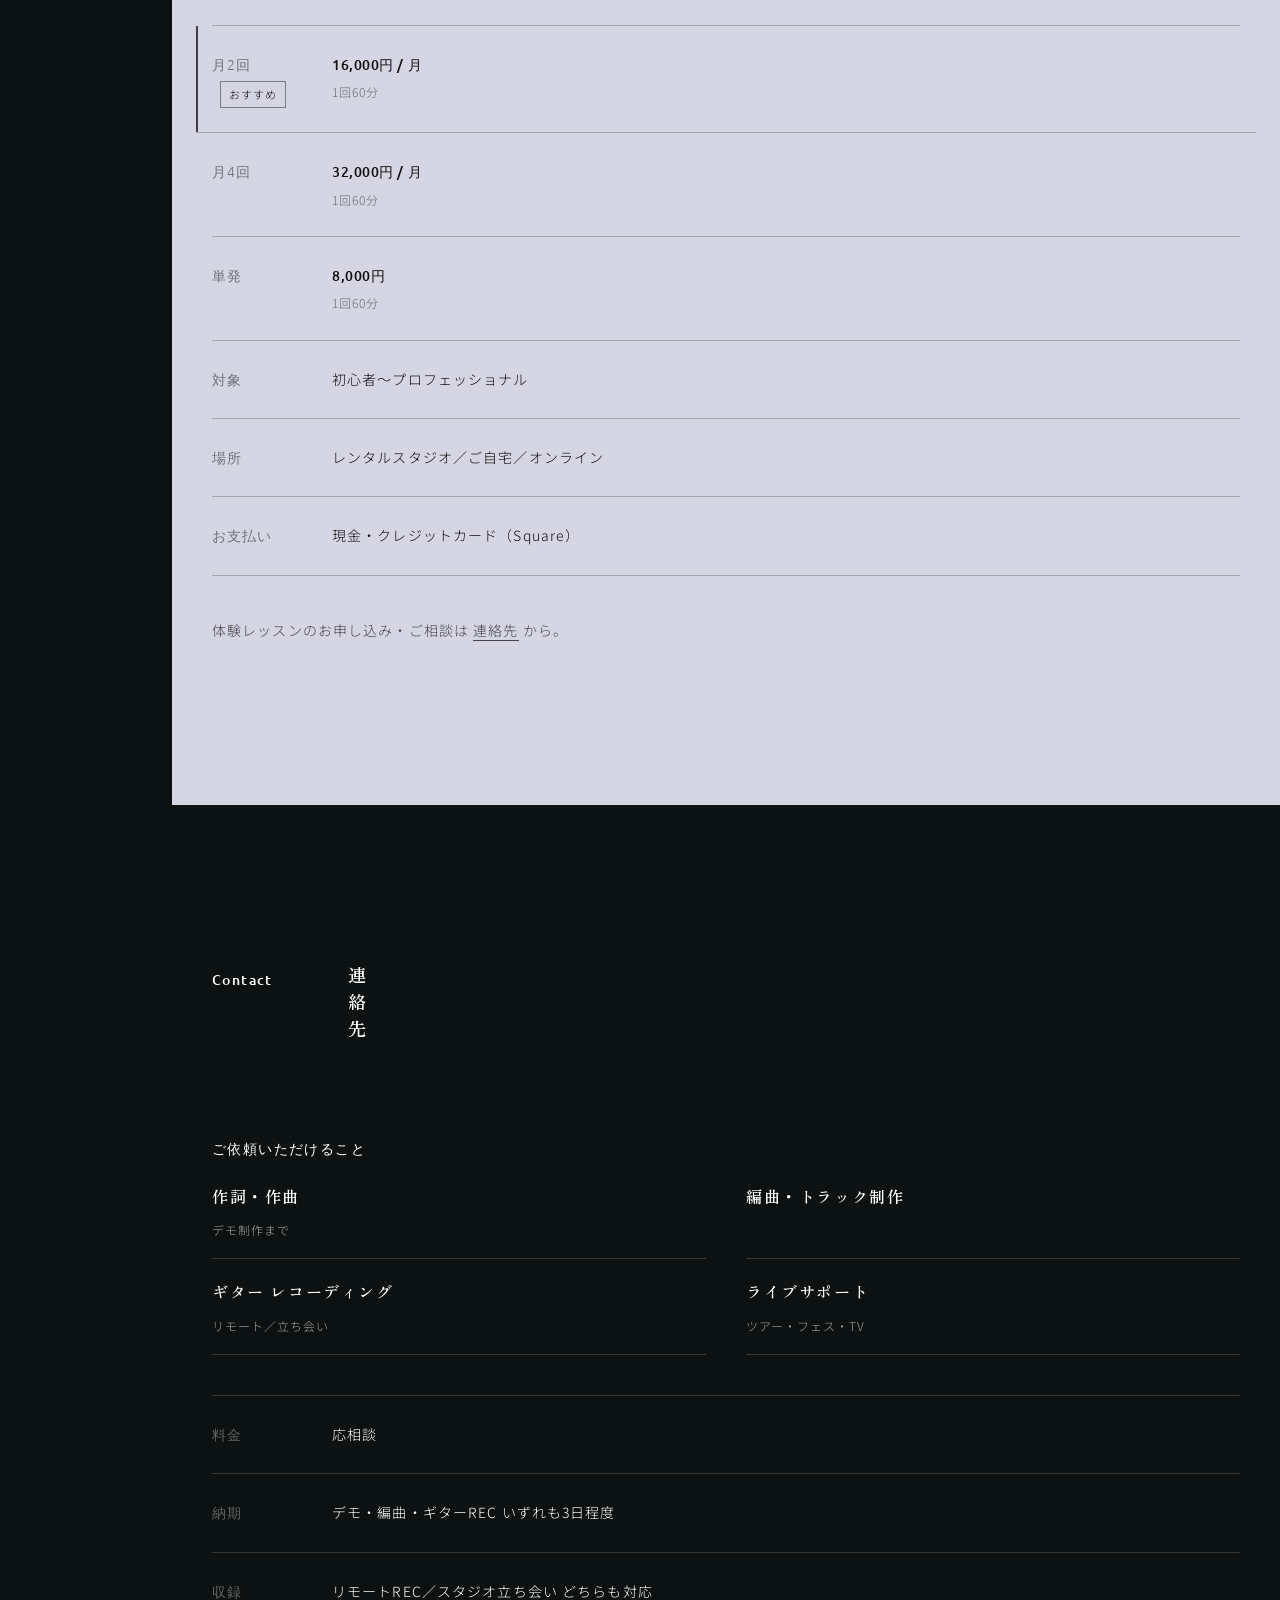
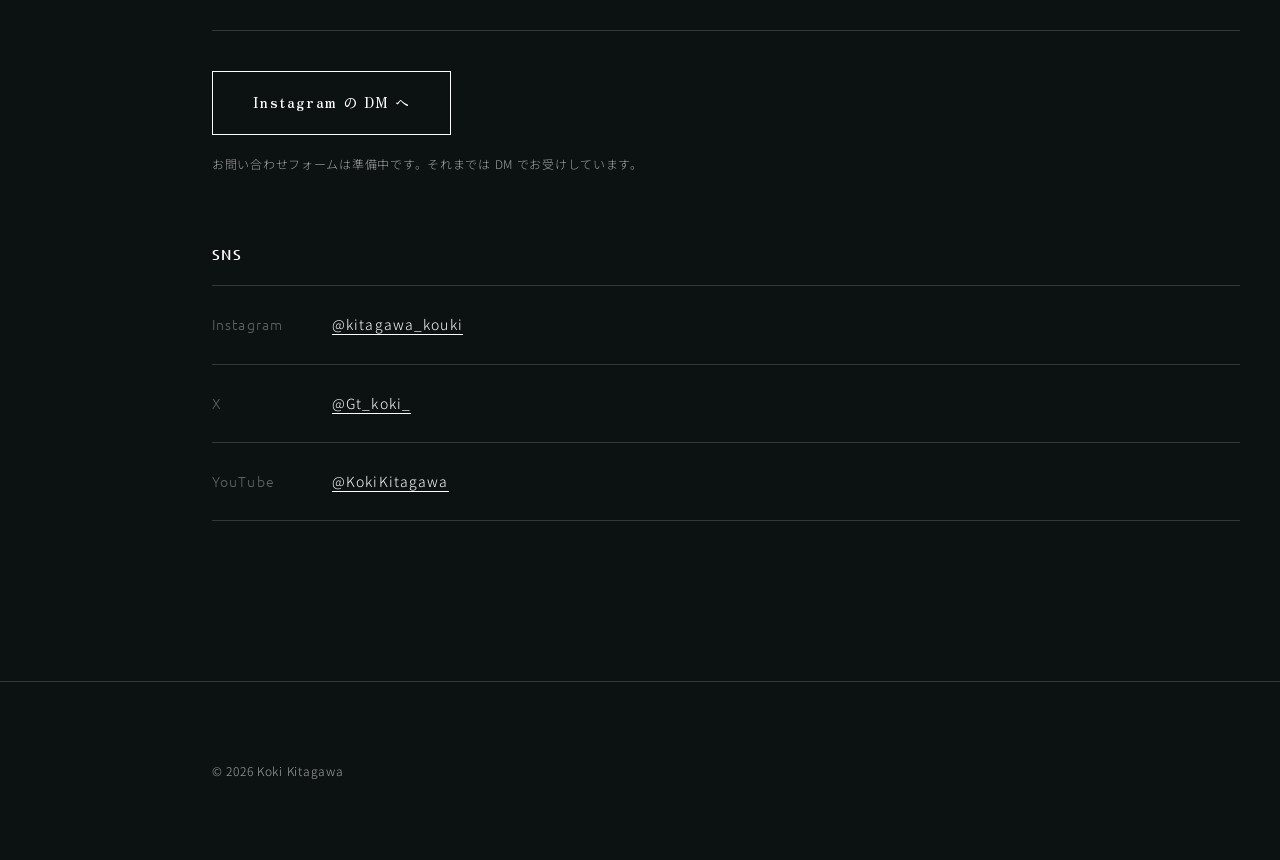
==== commit 7daabc9f: "ジャケットの上に文字を一切置かない形に（index.html）" ====
--- a/index.html
+++ b/index.html
@@ -151,11 +151,12 @@
       <div class="rail" tabindex="0" role="group" aria-label="代表曲">
         <article class="card card--song reveal">
           <a class="card__frame card__frame--play card__frame--art" style="--art:url('https://i.scdn.co/image/ab67616d0000b27391252ddd166cf1d26d00ba1c')" data-embed="https://open.spotify.com/embed/track/7sTd15vzgK8YVyr6eWiVcE" href="https://open.spotify.com/track/7sTd15vzgK8YVyr6eWiVcE" target="_blank" rel="noopener" aria-label="FLAME を再生する">
-            <div class="card__art">
-              <span class="card__index">01</span>
-              <span class="card__label card__label--play">再生</span>
-            </div>
+            <div class="card__art" aria-hidden="true"></div>
             <div class="card__name">
+              <div class="card__top">
+                <span class="card__index">01</span>
+                <span class="card__label card__label--play">再生</span>
+              </div>
               <h3 class="card__title">FLAME</h3>
               <p class="card__artist">Jams Collection</p>
             </div>
@@ -164,11 +165,12 @@
         </article>
         <article class="card card--song reveal">
           <a class="card__frame card__frame--play card__frame--art" style="--art:url('https://i.scdn.co/image/ab67616d0000b2730a05115477078b67edc9bd9b')" data-embed="https://open.spotify.com/embed/track/3laM9HmVwaKT9ooW8K7pv5" href="https://open.spotify.com/track/3laM9HmVwaKT9ooW8K7pv5" target="_blank" rel="noopener" aria-label="Memory を再生する">
-            <div class="card__art">
-              <span class="card__index">02</span>
-              <span class="card__label card__label--play">再生</span>
-            </div>
+            <div class="card__art" aria-hidden="true"></div>
             <div class="card__name">
+              <div class="card__top">
+                <span class="card__index">02</span>
+                <span class="card__label card__label--play">再生</span>
+              </div>
               <h3 class="card__title">Memory</h3>
               <p class="card__artist">B-PROJECT</p>
             </div>
@@ -177,11 +179,12 @@
         </article>
         <article class="card card--song reveal">
           <a class="card__frame card__frame--play card__frame--art" style="--art:url('https://i.scdn.co/image/ab67616d0000b2737df65844b18024309f50687c')" data-embed="https://open.spotify.com/embed/track/7d7lYGu9Xw5cHC8EYxwH4H" href="https://open.spotify.com/track/7d7lYGu9Xw5cHC8EYxwH4H" target="_blank" rel="noopener" aria-label="視聴覚Fighter を再生する">
-            <div class="card__art">
-              <span class="card__index">03</span>
-              <span class="card__label card__label--play">再生</span>
-            </div>
+            <div class="card__art" aria-hidden="true"></div>
             <div class="card__name">
+              <div class="card__top">
+                <span class="card__index">03</span>
+                <span class="card__label card__label--play">再生</span>
+              </div>
               <h3 class="card__title">視聴覚Fighter</h3>
               <p class="card__artist">Pastel closet</p>
             </div>
--- a/assets/css/site.css
+++ b/assets/css/site.css
@@ -355,18 +355,30 @@
 /* ジャケットは Spotify の画像CDNを --art で受け取り、背景に敷く。
    読み込めなかったときは、下の波形カードがそのまま見えるので崩れない。
    写真の上には必ず暗幕（design-system の作法どおり） */
-/* ※ .card--song .card__frame の background 一括指定に負けるので、
-   同じ強さ（クラス2つ）で、かつ後ろに書いて上書きする */
+/* ジャケットのあるカード。
+   写真の上に曲名を重ねない ── ジャケット自体に曲名が入っていることが多く、
+   重ねると二重になって両方読めなくなるため、写真は正方形で見せ、文字は下に置く。
+   （※ .card--song .card__frame の background 一括指定に負けるので、
+      同じ強さ＝クラス2つ で、かつ後ろに書いて上書きしている） */
 .card--song .card__frame--art {
-  background-image: linear-gradient(180deg, rgba(12,18,17,.30) 0%, rgba(12,18,17,.55) 45%, rgba(12,18,17,.92) 100%), var(--art);
-  background-size: cover, cover;
-  background-position: center, center;
-  background-repeat: no-repeat, no-repeat;
-}
-/* ジャケットが出ている間は波形を控えめに（情報が二重にならないように） */
-.card--song .card__frame--art .card__wave span { background: rgba(255,255,255,.28); }
-.card--song:hover .card__frame--art .card__wave span,
-.card--song:focus-within .card__frame--art .card__wave span { background: var(--c-accent); }
+  aspect-ratio: auto; padding: 0; display: block;
+  background: var(--c-bg-elev);
+}
+.card__art {
+  position: relative; display: block; aspect-ratio: 1;
+  background-image: var(--art);
+  background-size: cover; background-position: center; background-repeat: no-repeat;
+}
+/* 隅に置く番号とラベルが写真に負けないよう、上端だけ薄く暗幕 */
+.card__art::after {
+  content: ""; position: absolute; inset: 0 0 auto; height: 42%;
+  background: linear-gradient(180deg, rgba(12,18,17,.72) 0%, rgba(12,18,17,0) 100%);
+}
+.card__art .card__index,
+.card__art .card__label { position: absolute; top: var(--sp-3); z-index: 1; }
+.card__art .card__index { left: var(--sp-4); }
+.card__art .card__label { right: var(--sp-4); }
+.card--song .card__frame--art .card__name { padding: var(--sp-4); }
 
 /* 「再生」ラベルの前に小さな三角を置く（色だけで伝えない） */
 .card__label--play::before {
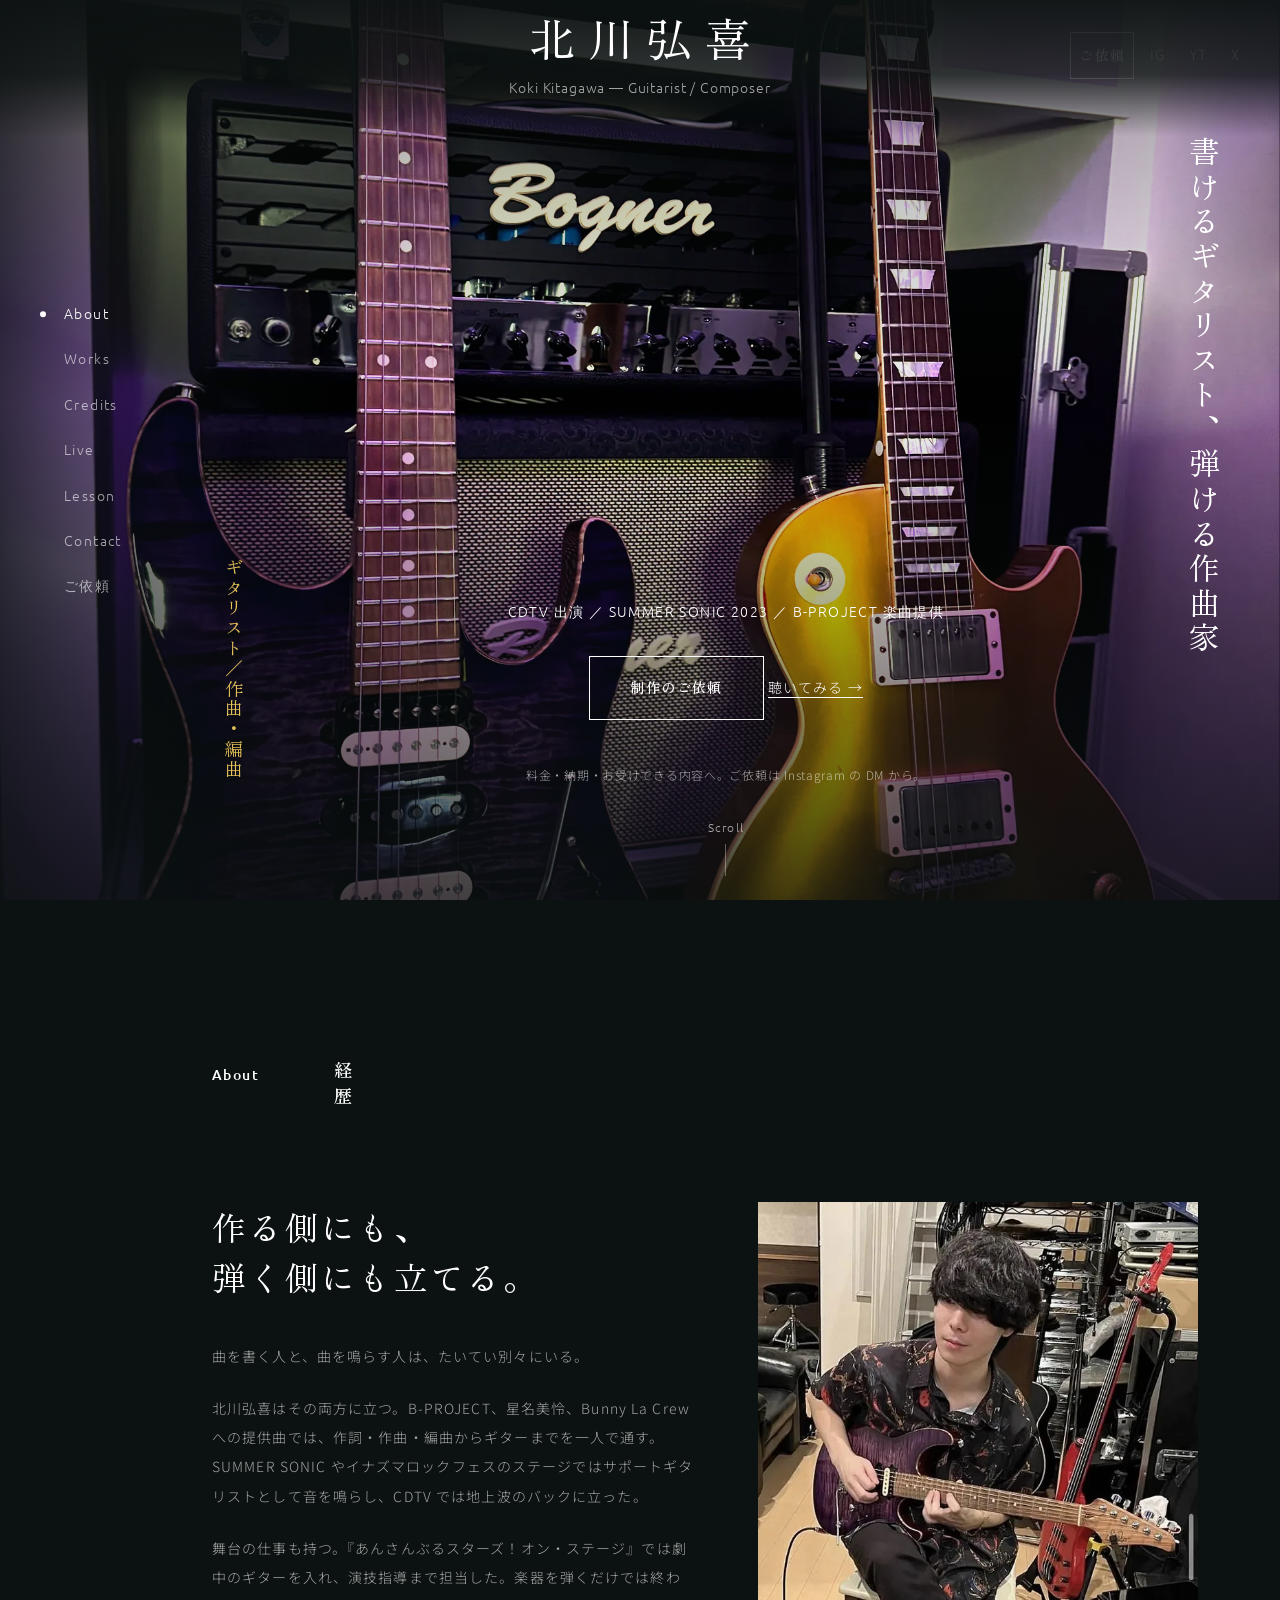
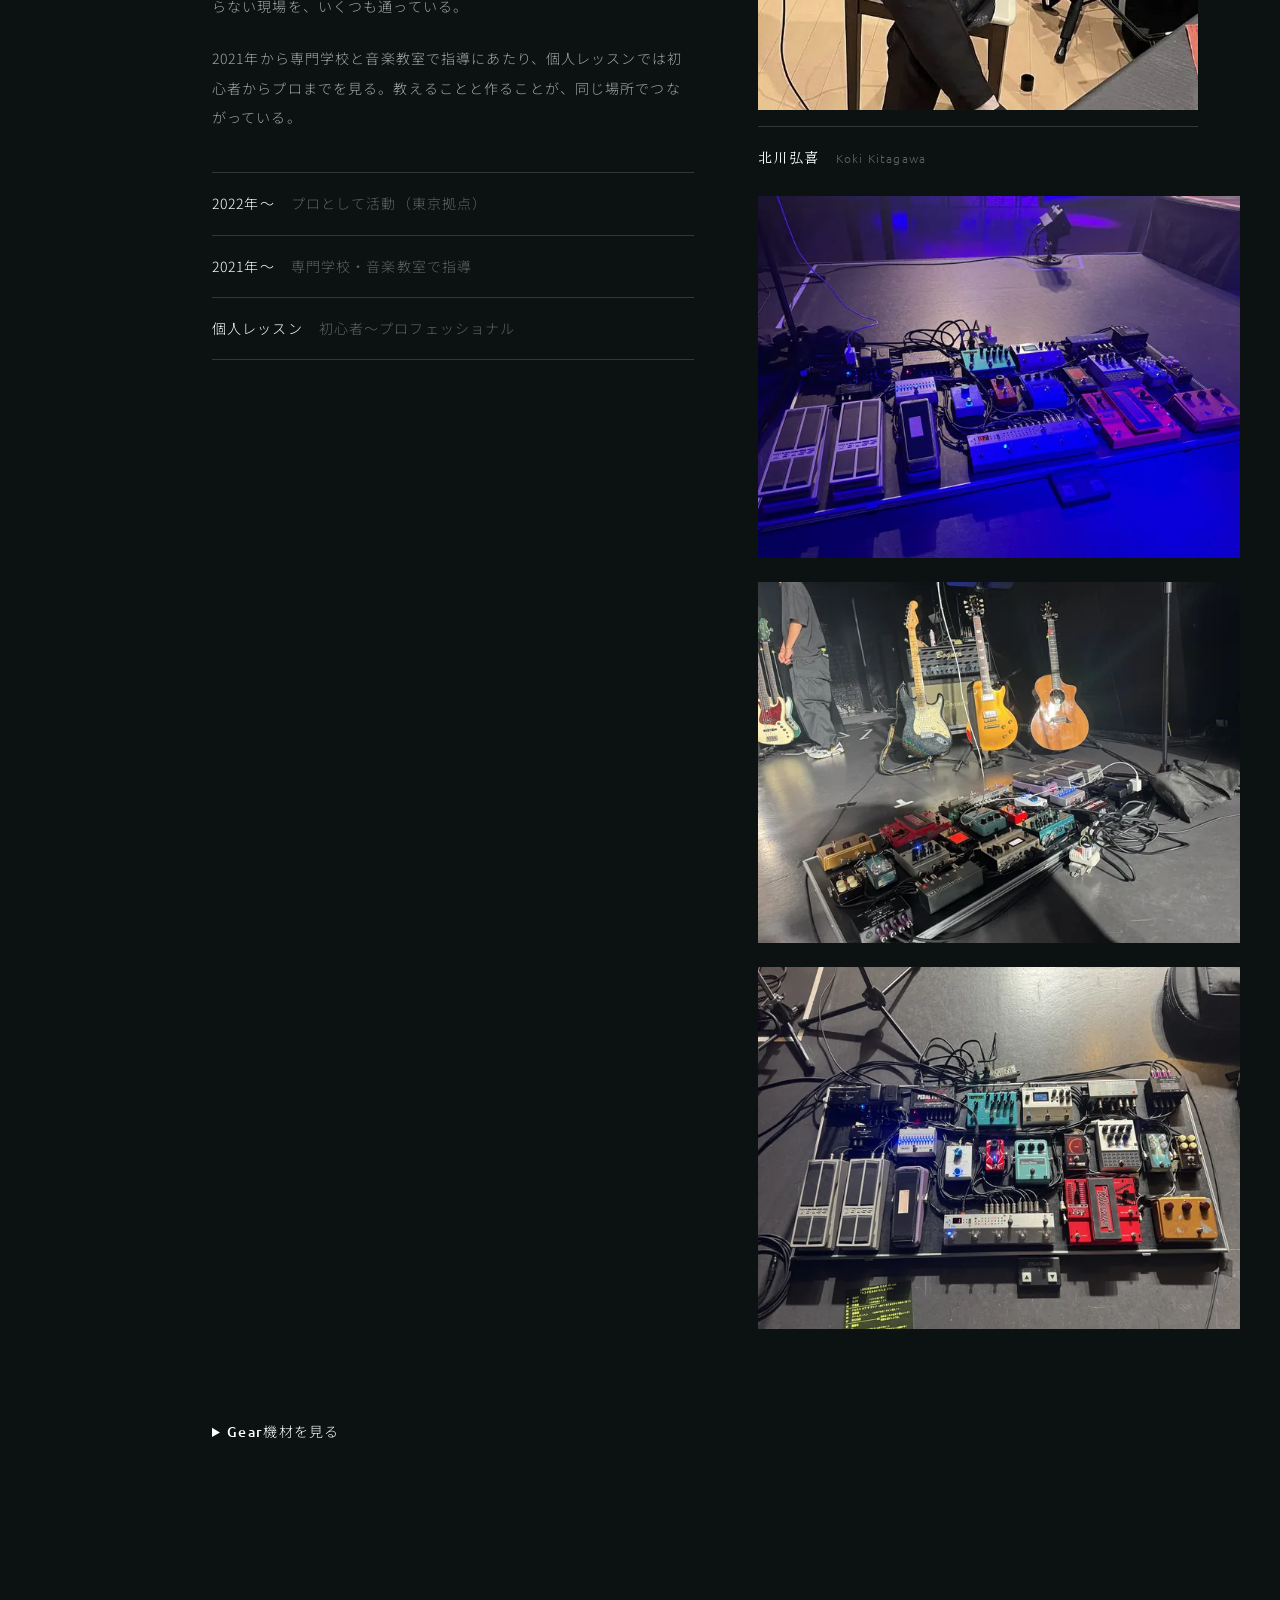
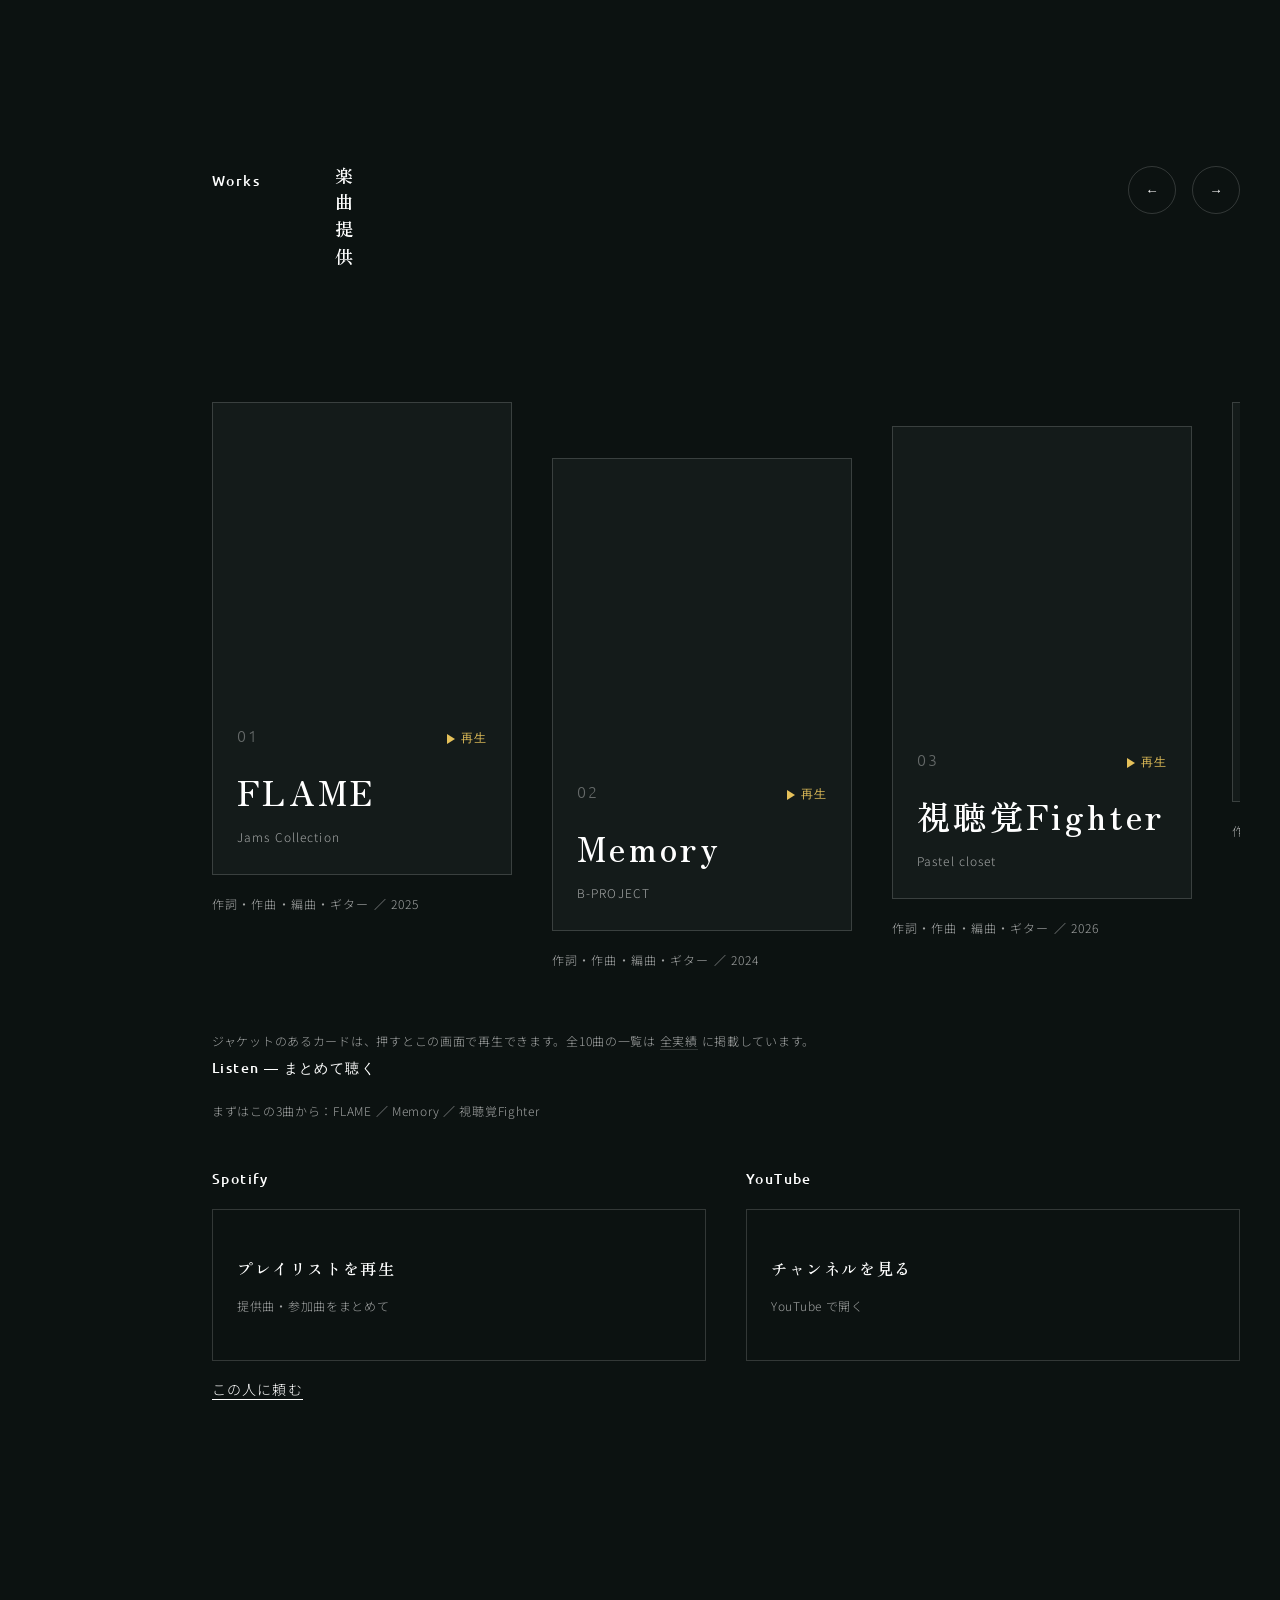
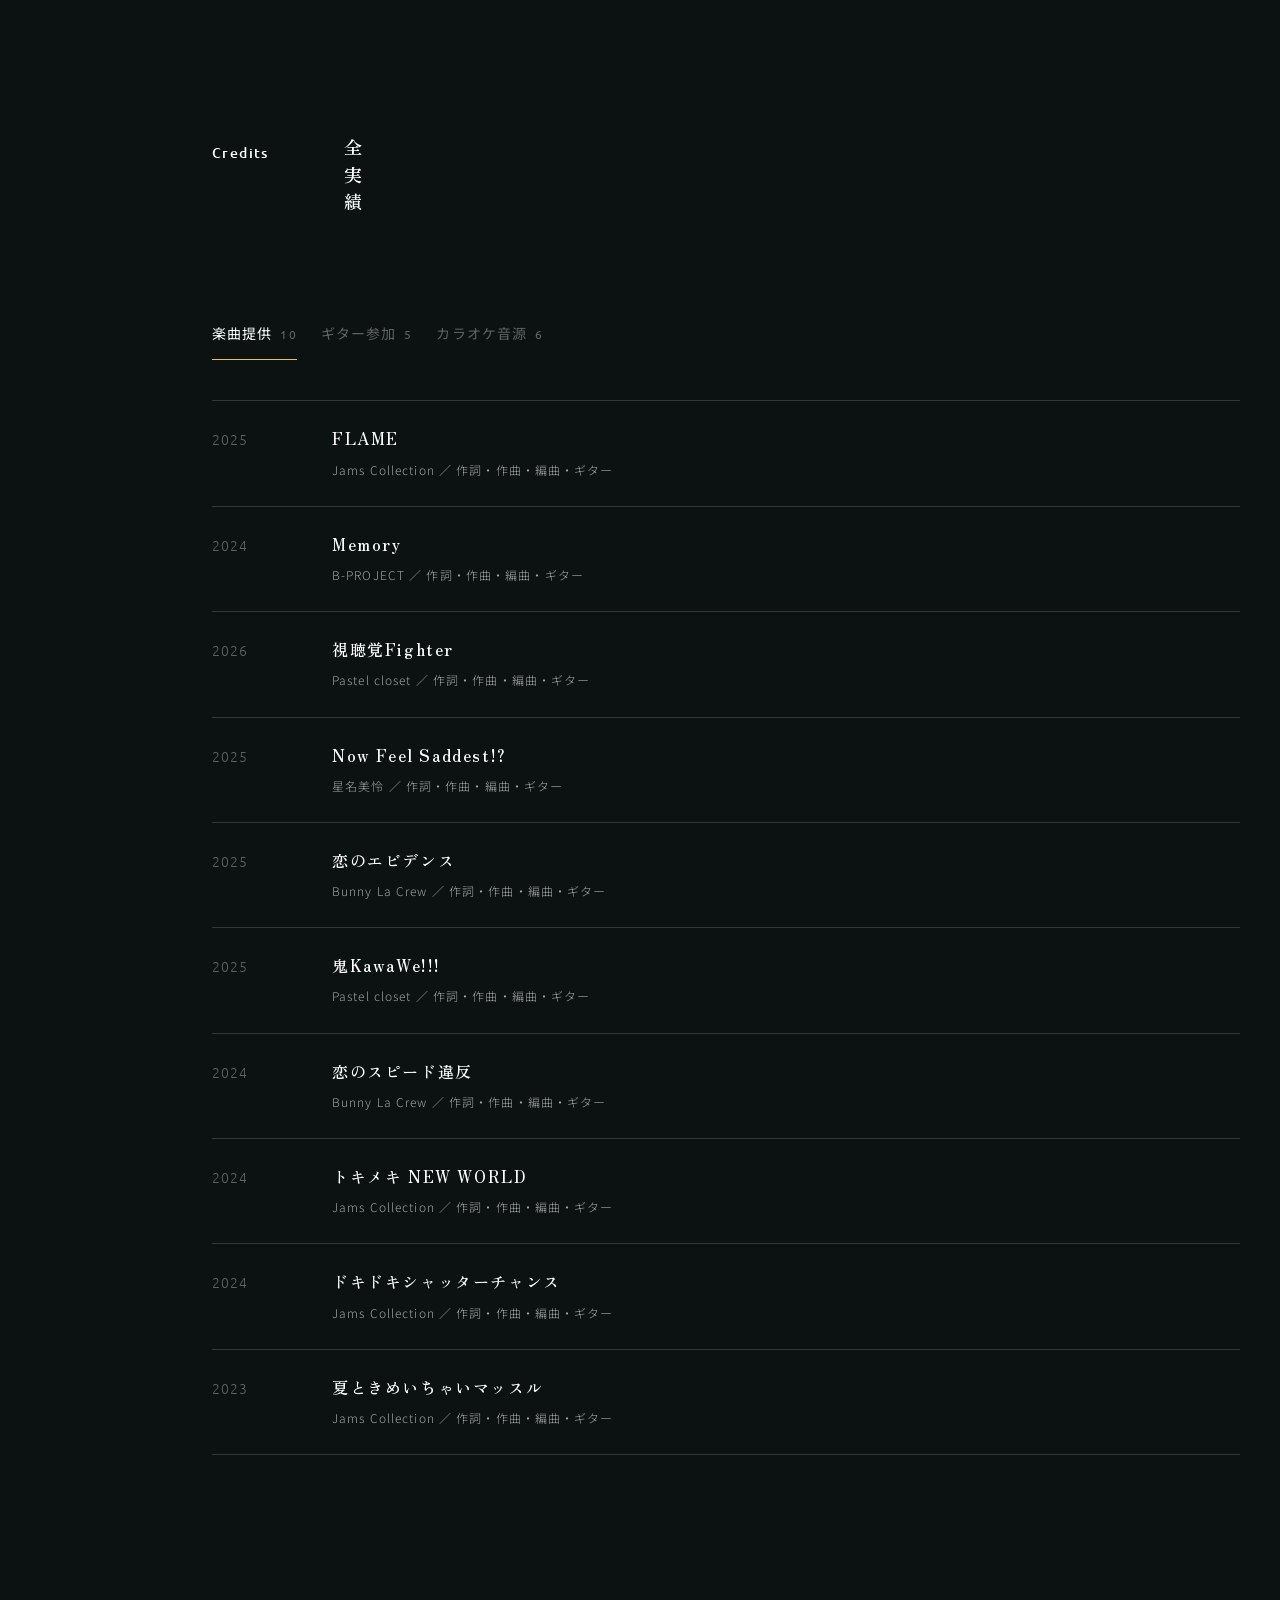
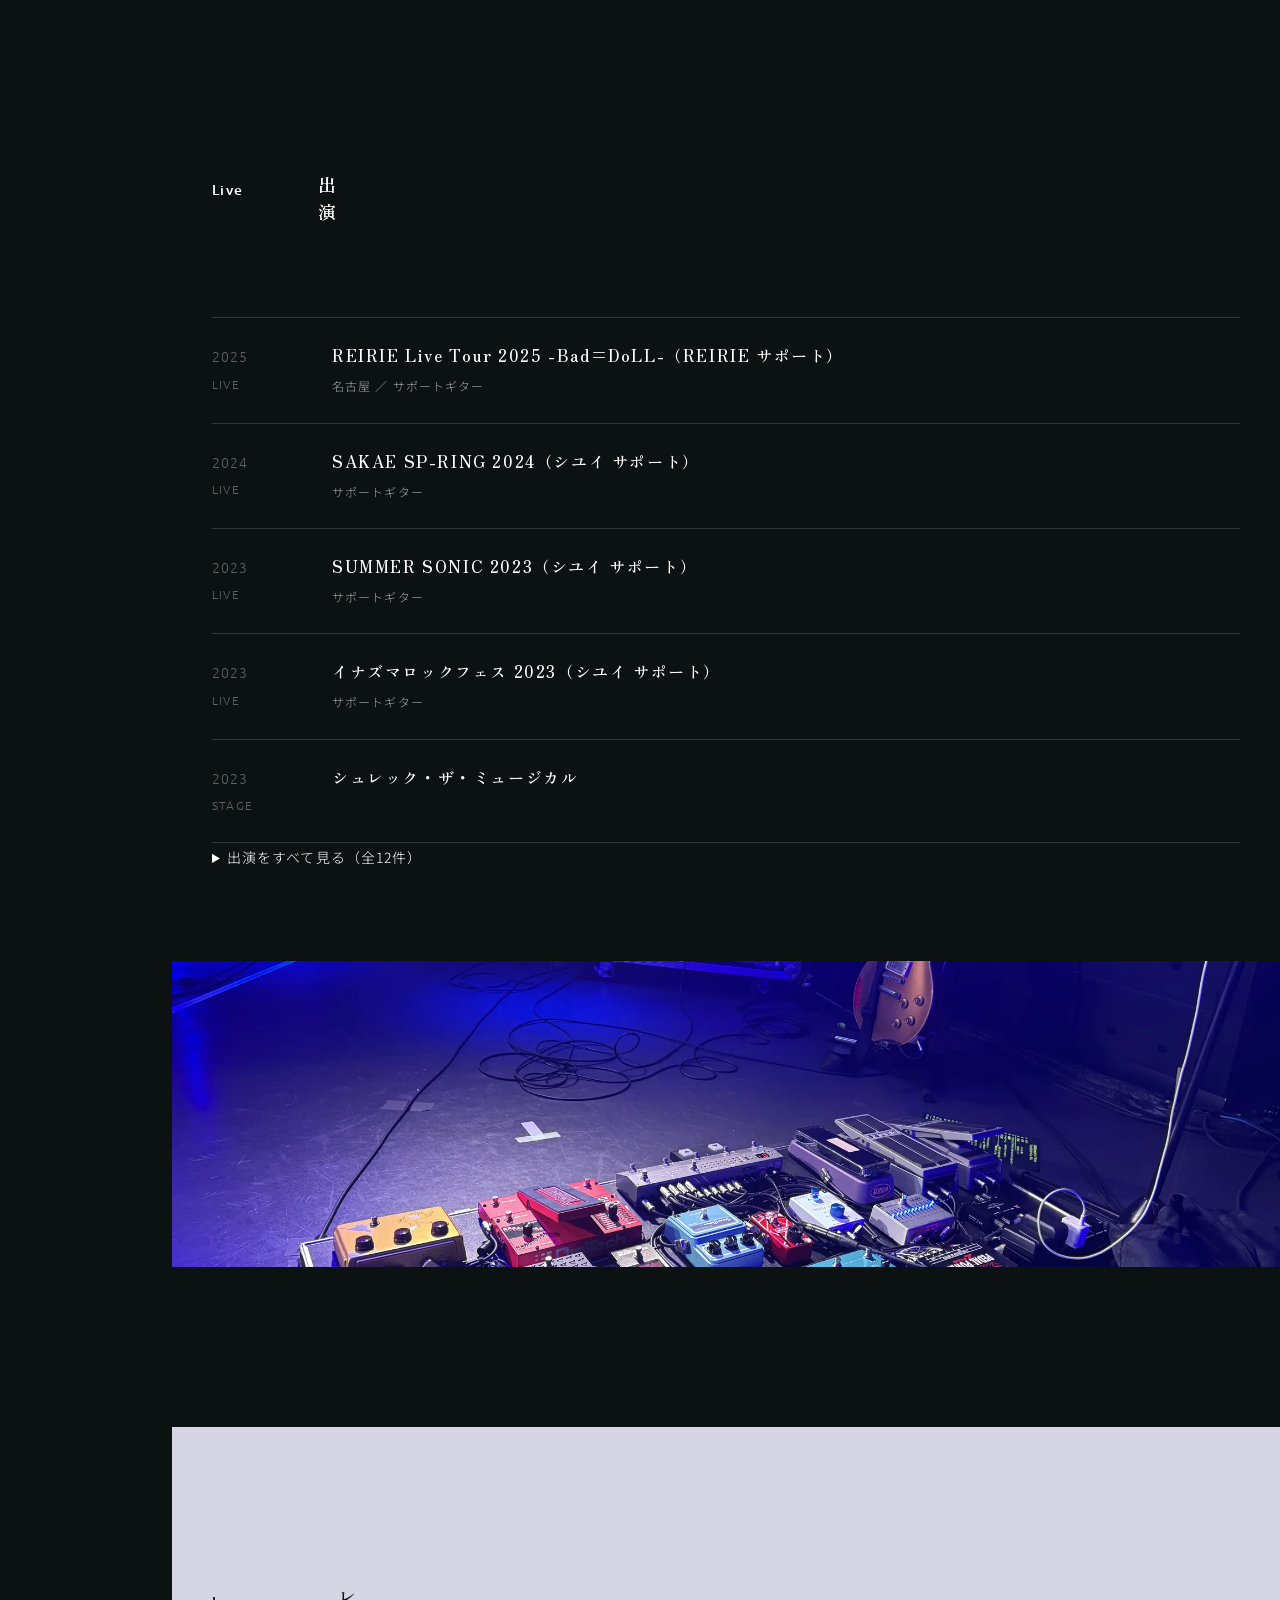
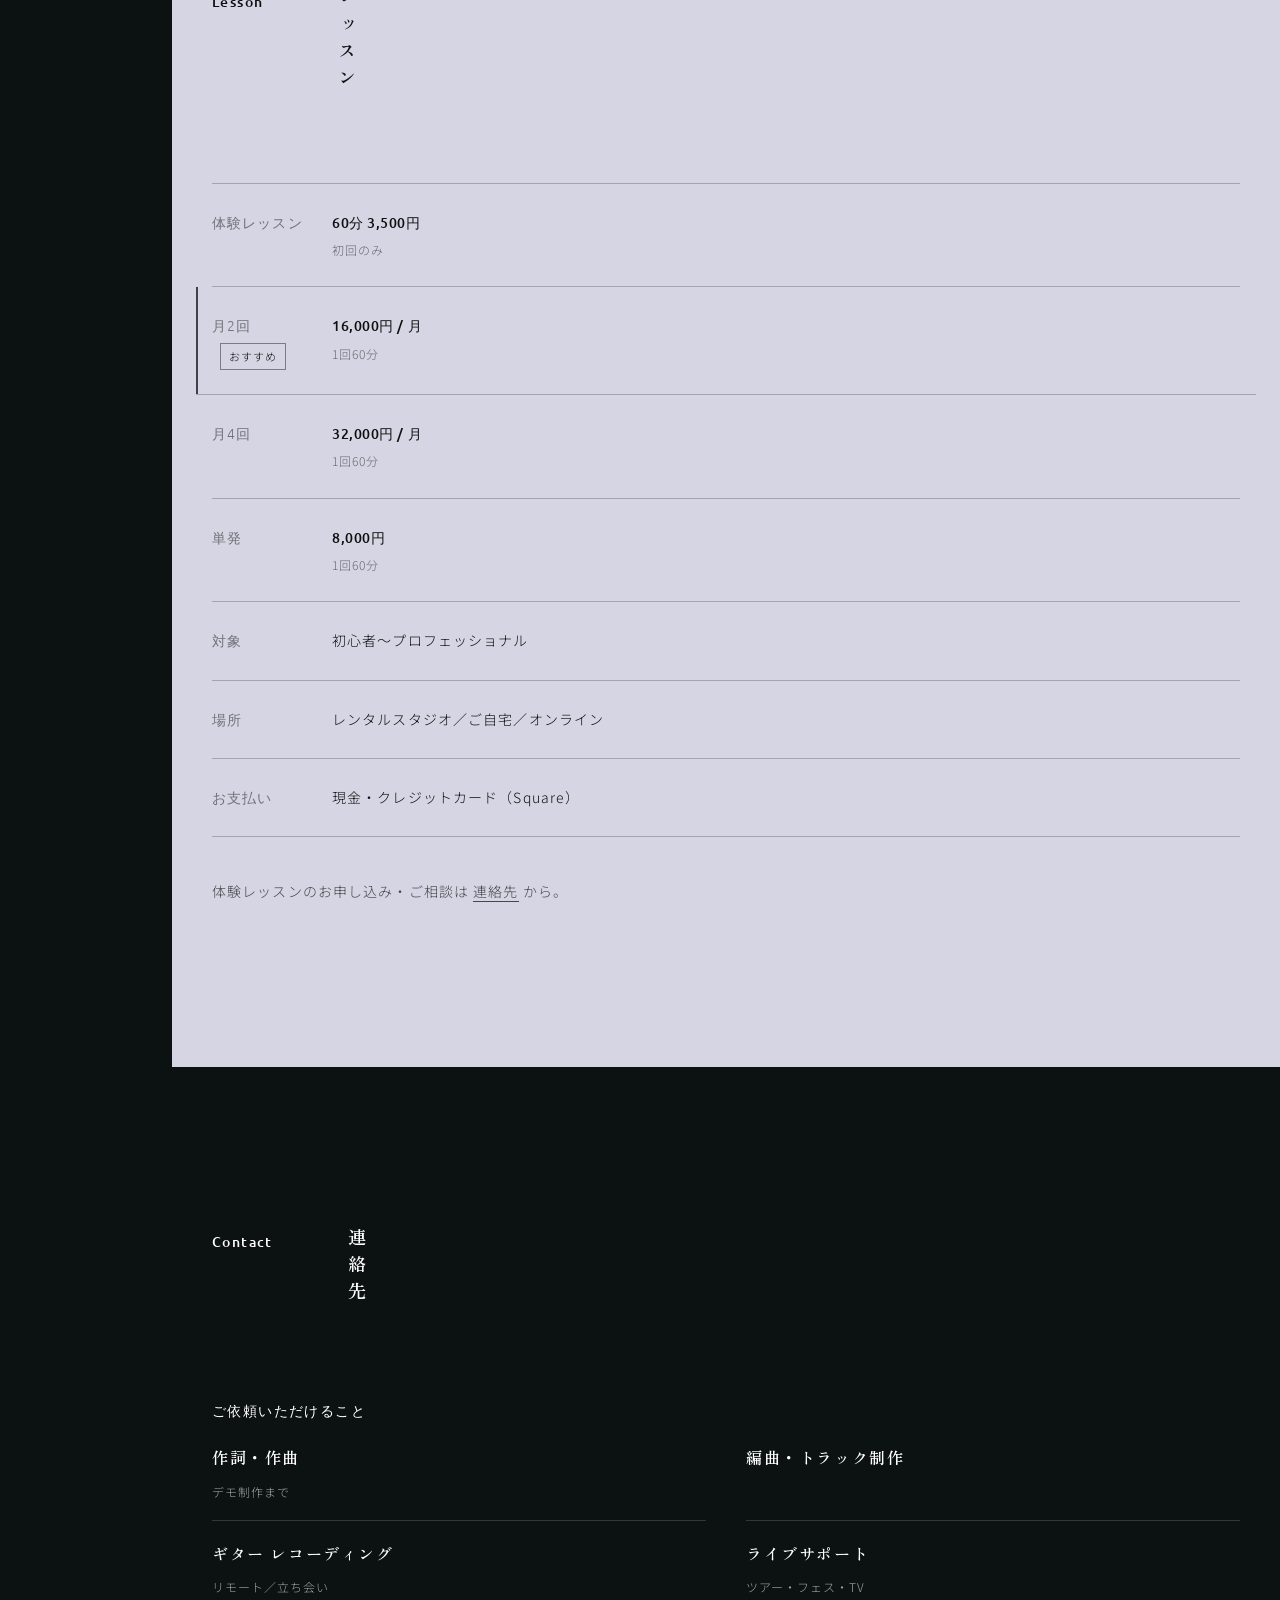
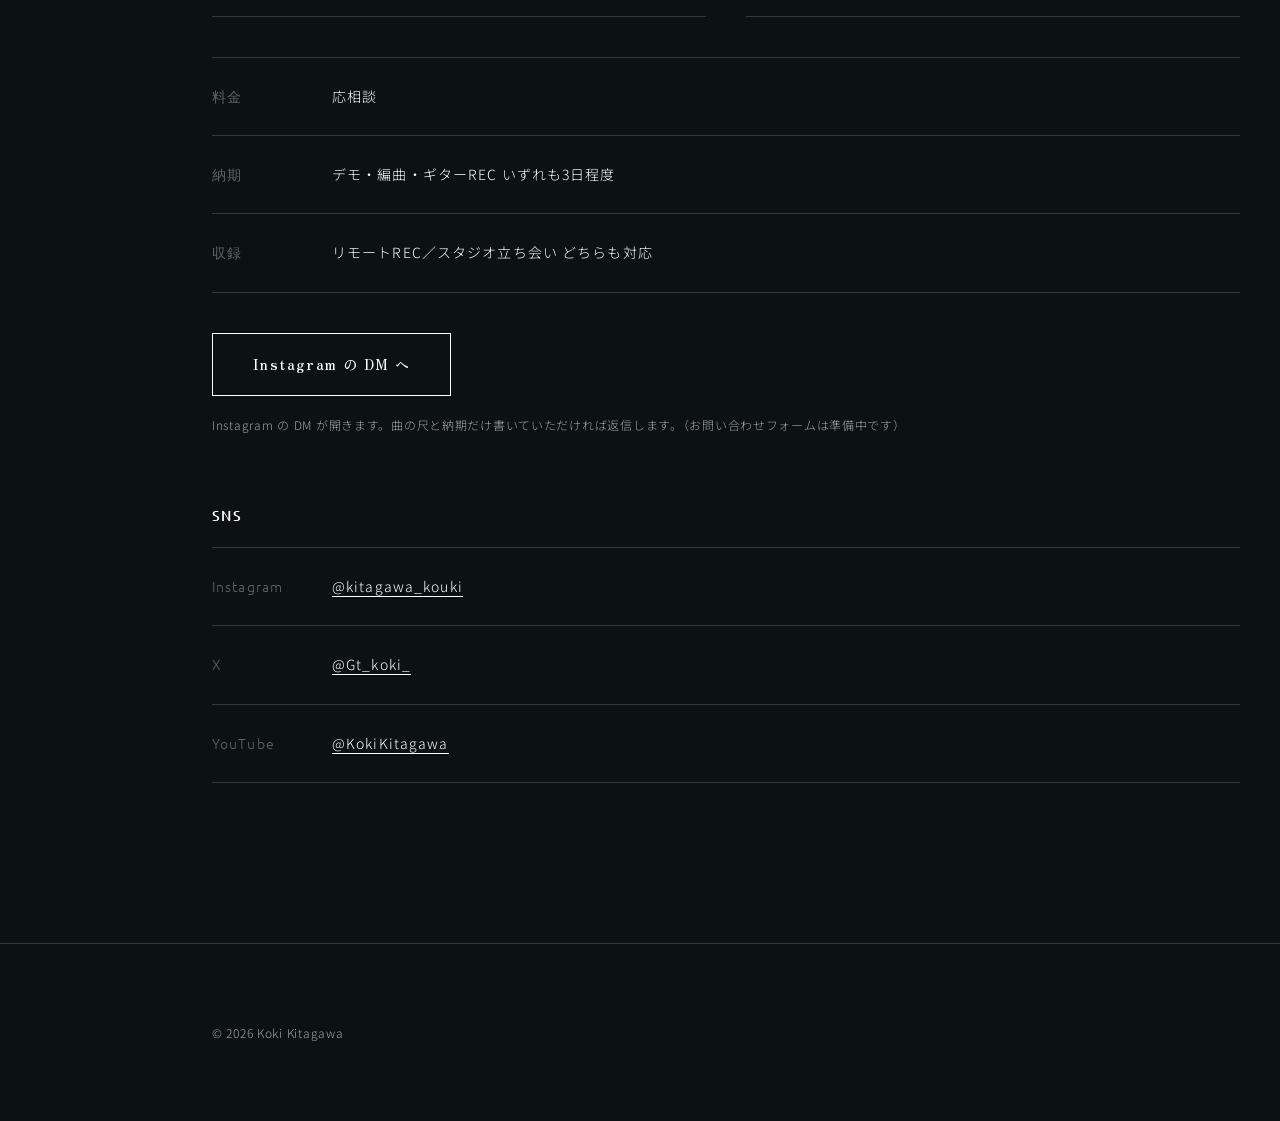
==== commit f7bf49c3: "導線の変更 v1.0：ヘッダーCTA常駐／ヒーロー2択CTA／不安を消す一文／本文中CTA／畳む" ====
--- a/index.html
+++ b/index.html
@@ -50,17 +50,17 @@
 </header>
 
 <nav class="site-nav" aria-label="ページ内の案内">
-  <a href="#top">Top</a>
   <a href="#about">About</a>
   <a href="#works">Works</a>
   <a href="#credits">Credits</a>
   <a href="#live">Live</a>
-  <a href="#listen">Listen</a>
   <a href="#lesson">Lesson</a>
   <a href="#contact">Contact</a>
+  <a class="site-nav__cta" href="#contact">ご依頼</a>
 </nav>
 
 <div class="social">
+  <a class="btn btn--nav" href="#contact">ご依頼</a>
   <a href="https://www.instagram.com/kitagawa_kouki/" target="_blank" rel="noopener" aria-label="Instagram">IG</a>
   <a href="https://www.youtube.com/@KokiKitagawa" target="_blank" rel="noopener" aria-label="YouTube">YT</a>
   <a href="https://x.com/Gt_koki_" target="_blank" rel="noopener" aria-label="X">X</a>
@@ -75,6 +75,11 @@
       <p class="hero__vert hero__vert--sub is-accent">ギタリスト／作曲・編曲</p>
       <div class="hero__bottom">
         <p class="hero__highlights">CDTV 出演 ／ SUMMER SONIC 2023 ／ B-PROJECT 楽曲提供</p>
+        <p class="hero__cta">
+          <a class="btn" href="#contact">制作のご依頼</a>
+          <a class="link hero__cta-sub" href="#works">聴いてみる &rarr;</a>
+        </p>
+        <p class="t-caption hero__ctanote">料金・納期・お受けできる内容へ。ご依頼は Instagram の DM から。</p>
         <a class="hero__scroll" href="#about"><span>Scroll</span></a>
       </div>
     </div>
@@ -113,8 +118,8 @@
       </div>
     </div>
     <div class="container">
-        <div class="gear">
-          <p class="t-label">Gear</p>
+        <details class="gear fold">
+          <summary class="fold__sum"><span class="t-label">Gear</span><span class="fold__hint">機材を見る</span></summary>
           <dl class="gear__list">
             <div class="gear__group">
               <dt>制作・録音</dt>
@@ -133,7 +138,7 @@
               <dd>Fractal Audio Axe-Fx II XL+<br>Line 6 Helix Floor</dd>
             </div>
           </dl>
-        </div></div>
+        </details></div>
   </section>
 
   <section class="section" id="works">
@@ -235,6 +240,31 @@
         </article>
       </div>
       <p class="t-caption rail__note">ジャケットのあるカードは、押すとこの画面で再生できます。全10曲の一覧は <a href="#credits">全実績</a> に掲載しています。</p>
+      <div class="listen-block">
+        <p class="t-label listen-block__head">Listen &mdash; まとめて聴く</p>
+        <p class="listen__lead t-caption">まずはこの3曲から：FLAME ／ Memory ／ 視聴覚Fighter</p>
+        <div class="listen listen--two">
+          <div class="listen__item reveal">
+              <p class="t-label">Spotify</p>
+              <div class="embed" data-embed="https://open.spotify.com/embed/playlist/4vF3Pt0G9U2wvwlmTueu7q">
+                <a class="embed__link" href="https://open.spotify.com/playlist/4vF3Pt0G9U2wvwlmTueu7q" target="_blank" rel="noopener">
+                  <span class="embed__label">プレイリストを再生</span>
+                  <span class="t-caption">提供曲・参加曲をまとめて</span>
+                </a>
+              </div>
+            </div>
+          <div class="listen__item reveal">
+              <p class="t-label">YouTube</p>
+              <div class="embed">
+                <a class="embed__link" href="https://www.youtube.com/@KokiKitagawa" target="_blank" rel="noopener">
+                  <span class="embed__label">チャンネルを見る</span>
+                  <span class="t-caption">YouTube で開く</span>
+                </a>
+              </div>
+            </div>
+        </div>
+      </div>
+      <p class="cta-quiet"><a class="link" href="#contact">この人に頼む</a></p>
     </div>
   </section>
 
@@ -442,88 +472,63 @@
             <h3 class="t-h3">シュレック・ザ・ミュージカル</h3>
           </div>
         </div>
-        <div class="row reveal">
+      </div>
+      <details class="fold">
+        <summary class="fold__sum"><span class="fold__hint">出演をすべて見る（全12件）</span></summary>
+        <div class="rows">
+          <div class="row reveal">
           <span class="row__date">2019<span class="row__type">STAGE</span></span>
           <div>
             <h3 class="t-h3">あんさんぶるスターズ！オン・ステージ</h3>
             <p class="row__meta">劇中のギター演奏／演技指導</p>
           </div>
         </div>
-        <div class="row reveal">
+          <div class="row reveal">
           <span class="row__date"><span class="row__type">LIVE</span></span>
           <div>
             <h3 class="t-h3">LAWSON presents シユイ 1st Live「シユイさんといっしょ #01」（シユイ サポート）</h3>
             <p class="row__meta">サポートギター</p>
           </div>
         </div>
-        <div class="row reveal">
+          <div class="row reveal">
           <span class="row__date"><span class="row__type">LIVE</span></span>
           <div>
             <h3 class="t-h3">LAWSON presents シユイ 2nd Live「シユイさんといっしょ #02」（シユイ サポート）</h3>
             <p class="row__meta">サポートギター</p>
           </div>
         </div>
-        <div class="row reveal">
+          <div class="row reveal">
           <span class="row__date"><span class="row__type">LIVE</span></span>
           <div>
             <h3 class="t-h3">REIRIE FreeLive「JAM」（REIRIE サポート）</h3>
             <p class="row__meta">新宿歌舞伎町 ／ サポートギター</p>
           </div>
         </div>
-        <div class="row reveal">
+          <div class="row reveal">
           <span class="row__date"><span class="row__type">LIVE</span></span>
           <div>
             <h3 class="t-h3">HUG ROCK FESTIVAL（somei サポート）</h3>
             <p class="row__meta">サポートギター</p>
           </div>
         </div>
-        <div class="row reveal">
+          <div class="row reveal">
           <span class="row__date"><span class="row__type">TV</span></span>
           <div>
             <h3 class="t-h3">CDTV</h3>
             <p class="row__meta">SixTONES（ジェシー・京本大我） ／ バックで演者参加</p>
           </div>
         </div>
-        <div class="row reveal">
+          <div class="row reveal">
           <span class="row__date"><span class="row__type">TV</span></span>
           <div>
             <h3 class="t-h3">CDTV</h3>
             <p class="row__meta">川崎鷹也 ／ バックで演者参加</p>
           </div>
         </div>
-      </div>
+        </div>
+      </details>
     </div>
     <div class="live__media reveal"><img src="assets/img/live-1-1200.webp" srcset="assets/img/live-1-640.webp 640w, assets/img/live-1-1200.webp 1200w, assets/img/live-1-2000.webp 2000w" sizes="100vw" width="2000" height="1500" alt="本番前の暗いステージに置かれた機材" loading="lazy" decoding="async"></div>
-  </section>
-
-  <section class="section" id="listen">
-    <div class="container">
-      <div class="section__head">
-        <p class="t-label">Listen</p>
-        <h2 class="t-vert">試聴</h2>
-      </div>
-      <p class="listen__lead t-caption">まずはこの3曲から：FLAME ／ Memory ／ 視聴覚Fighter</p>
-      <div class="listen listen--two">
-        <div class="listen__item reveal">
-          <p class="t-label">Spotify</p>
-          <div class="embed" data-embed="https://open.spotify.com/embed/playlist/4vF3Pt0G9U2wvwlmTueu7q">
-            <a class="embed__link" href="https://open.spotify.com/playlist/4vF3Pt0G9U2wvwlmTueu7q" target="_blank" rel="noopener">
-              <span class="embed__label">プレイリストを再生</span>
-              <span class="t-caption">提供曲・参加曲をまとめて</span>
-            </a>
-          </div>
-        </div>
-        <div class="listen__item reveal">
-          <p class="t-label">YouTube</p>
-          <div class="embed">
-            <a class="embed__link" href="https://www.youtube.com/@KokiKitagawa" target="_blank" rel="noopener">
-              <span class="embed__label">チャンネルを見る</span>
-              <span class="t-caption">YouTube で開く</span>
-            </a>
-          </div>
-        </div>
-      </div>
-    </div>
   </section>
 
   <section class="section invert" id="lesson">
@@ -595,7 +600,7 @@
       </div><p class="contact__cta">
         <a class="btn" href="https://www.instagram.com/kitagawa_kouki/" target="_blank" rel="noopener">Instagram の DM へ</a>
       </p>
-      <p class="t-caption contact__ctanote">お問い合わせフォームは準備中です。それまでは DM でお受けしています。</p>
+      <p class="t-caption contact__ctanote">Instagram の DM が開きます。曲の尺と納期だけ書いていただければ返信します。（お問い合わせフォームは準備中です）</p>
       <p class="t-label contact__sub">SNS</p>
       <div class="rows">
         <div class="row reveal">
--- a/assets/css/site.css
+++ b/assets/css/site.css
@@ -369,16 +369,10 @@
   background-image: var(--art);
   background-size: cover; background-position: center; background-repeat: no-repeat;
 }
-/* 隅に置く番号とラベルが写真に負けないよう、上端だけ薄く暗幕 */
-.card__art::after {
-  content: ""; position: absolute; inset: 0 0 auto; height: 42%;
-  background: linear-gradient(180deg, rgba(12,18,17,.72) 0%, rgba(12,18,17,0) 100%);
-}
-.card__art .card__index,
-.card__art .card__label { position: absolute; top: var(--sp-3); z-index: 1; }
-.card__art .card__index { left: var(--sp-4); }
-.card__art .card__label { right: var(--sp-4); }
+/* 写真の上には一文字も置かない。番号と「再生」は写真の下の暗い帯へ */
 .card--song .card__frame--art .card__name { padding: var(--sp-4); }
+.card--song .card__frame--art .card__top { margin-bottom: var(--sp-3); }
+.card--song .card__frame--art .card__index { font-size: var(--fs-h3); }
 
 /* 「再生」ラベルの前に小さな三角を置く（色だけで伝えない） */
 .card__label--play::before {
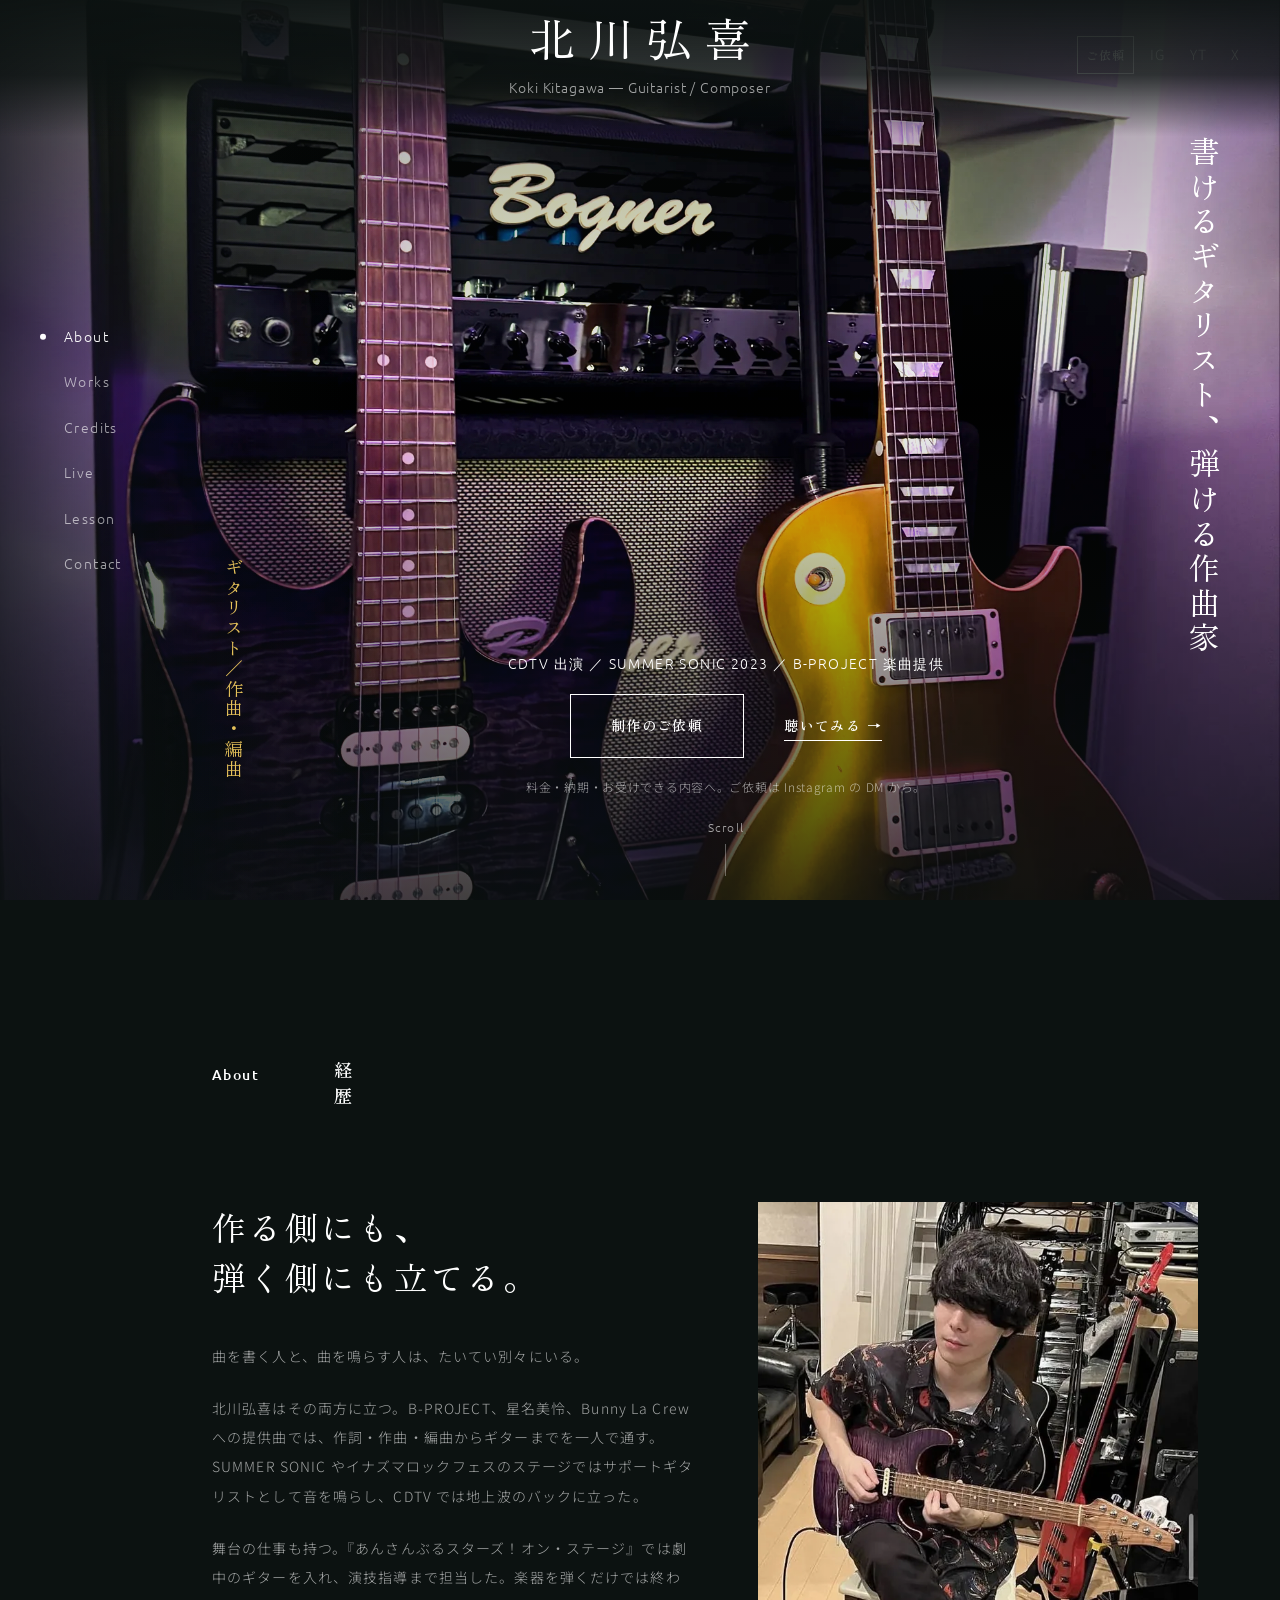
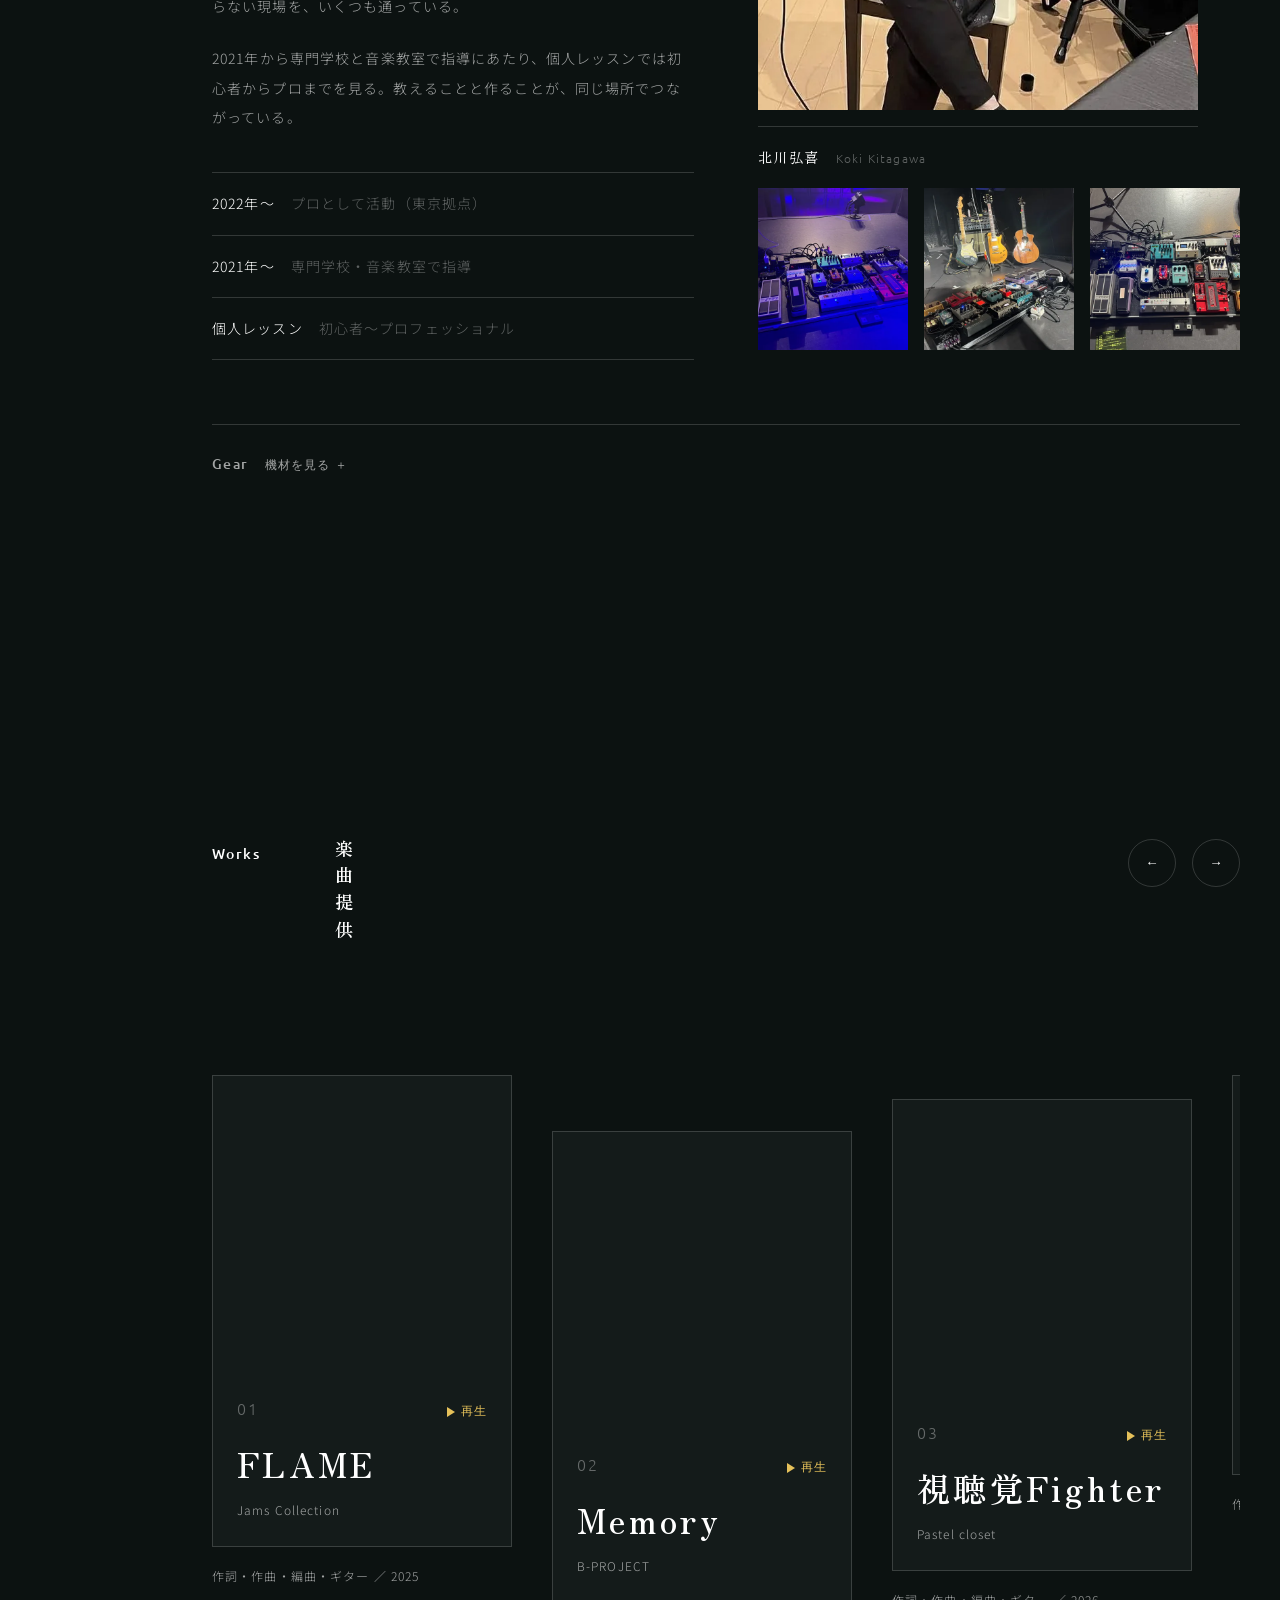
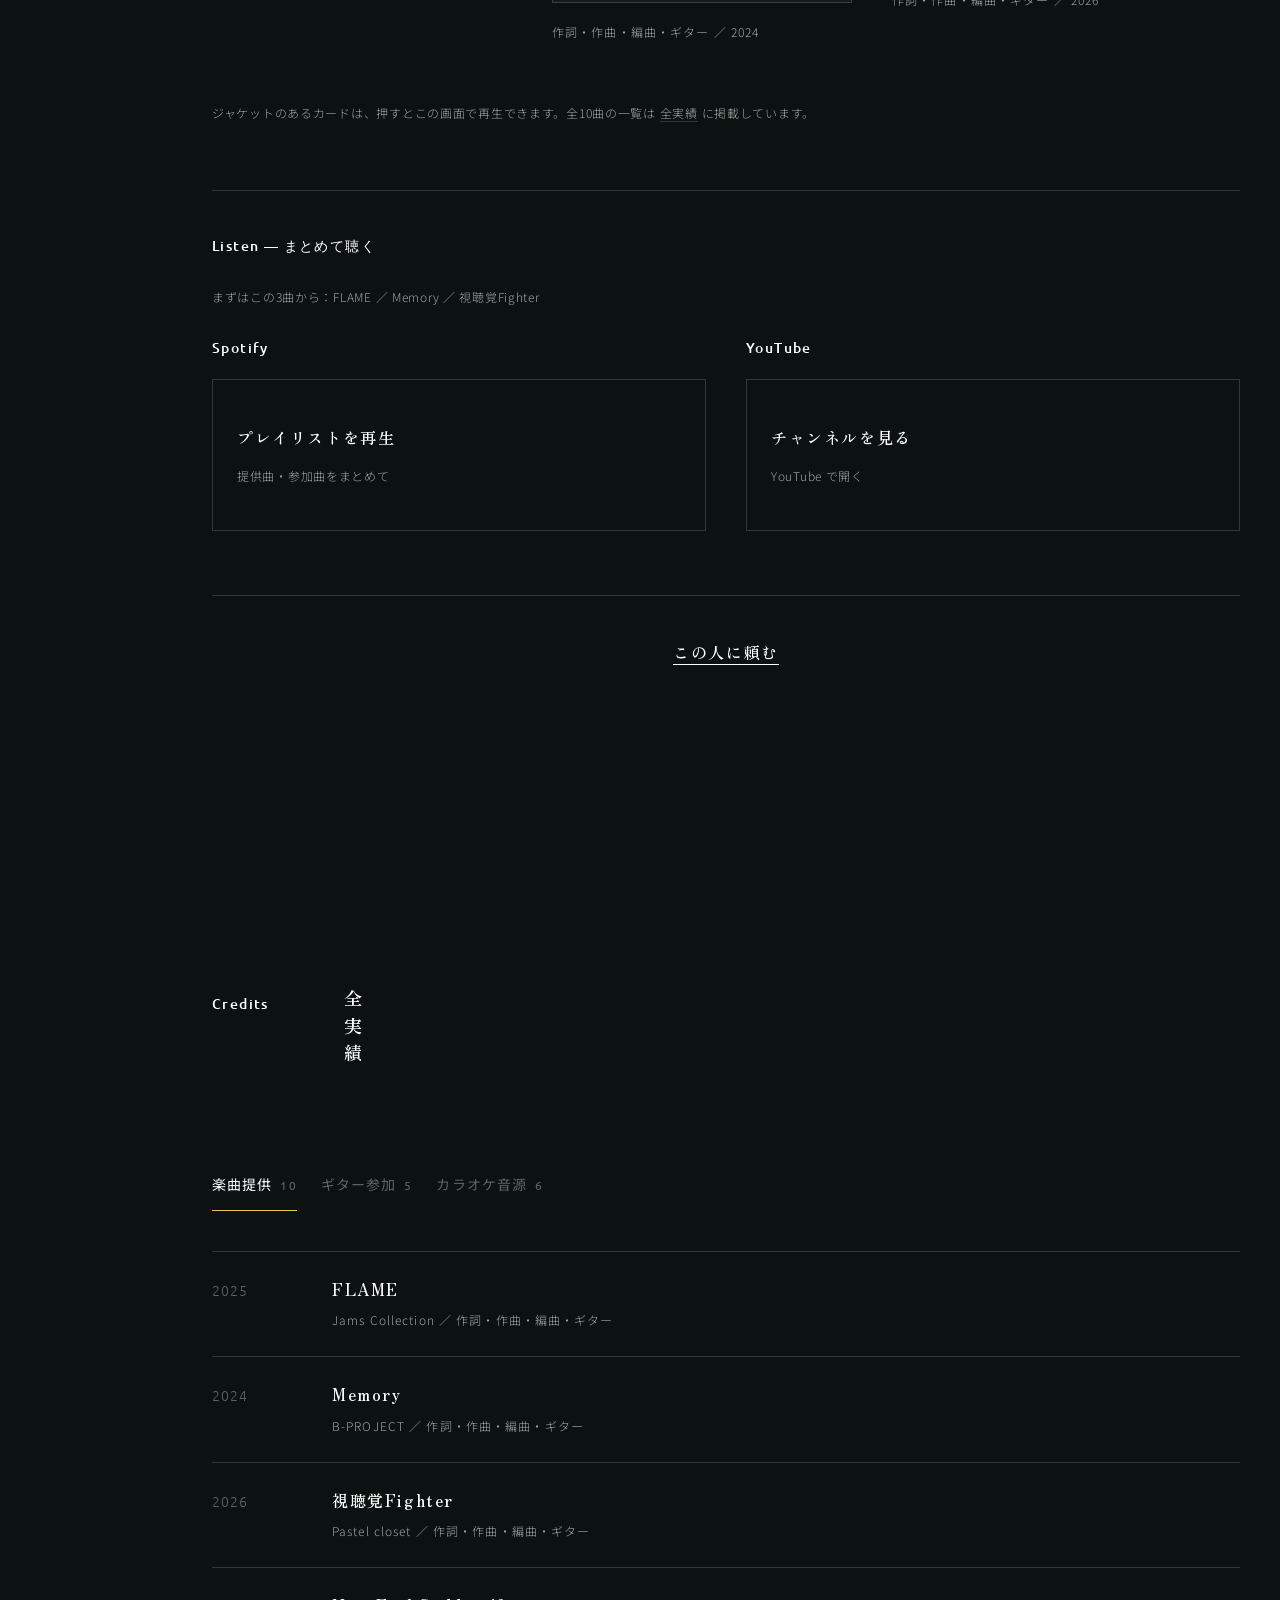
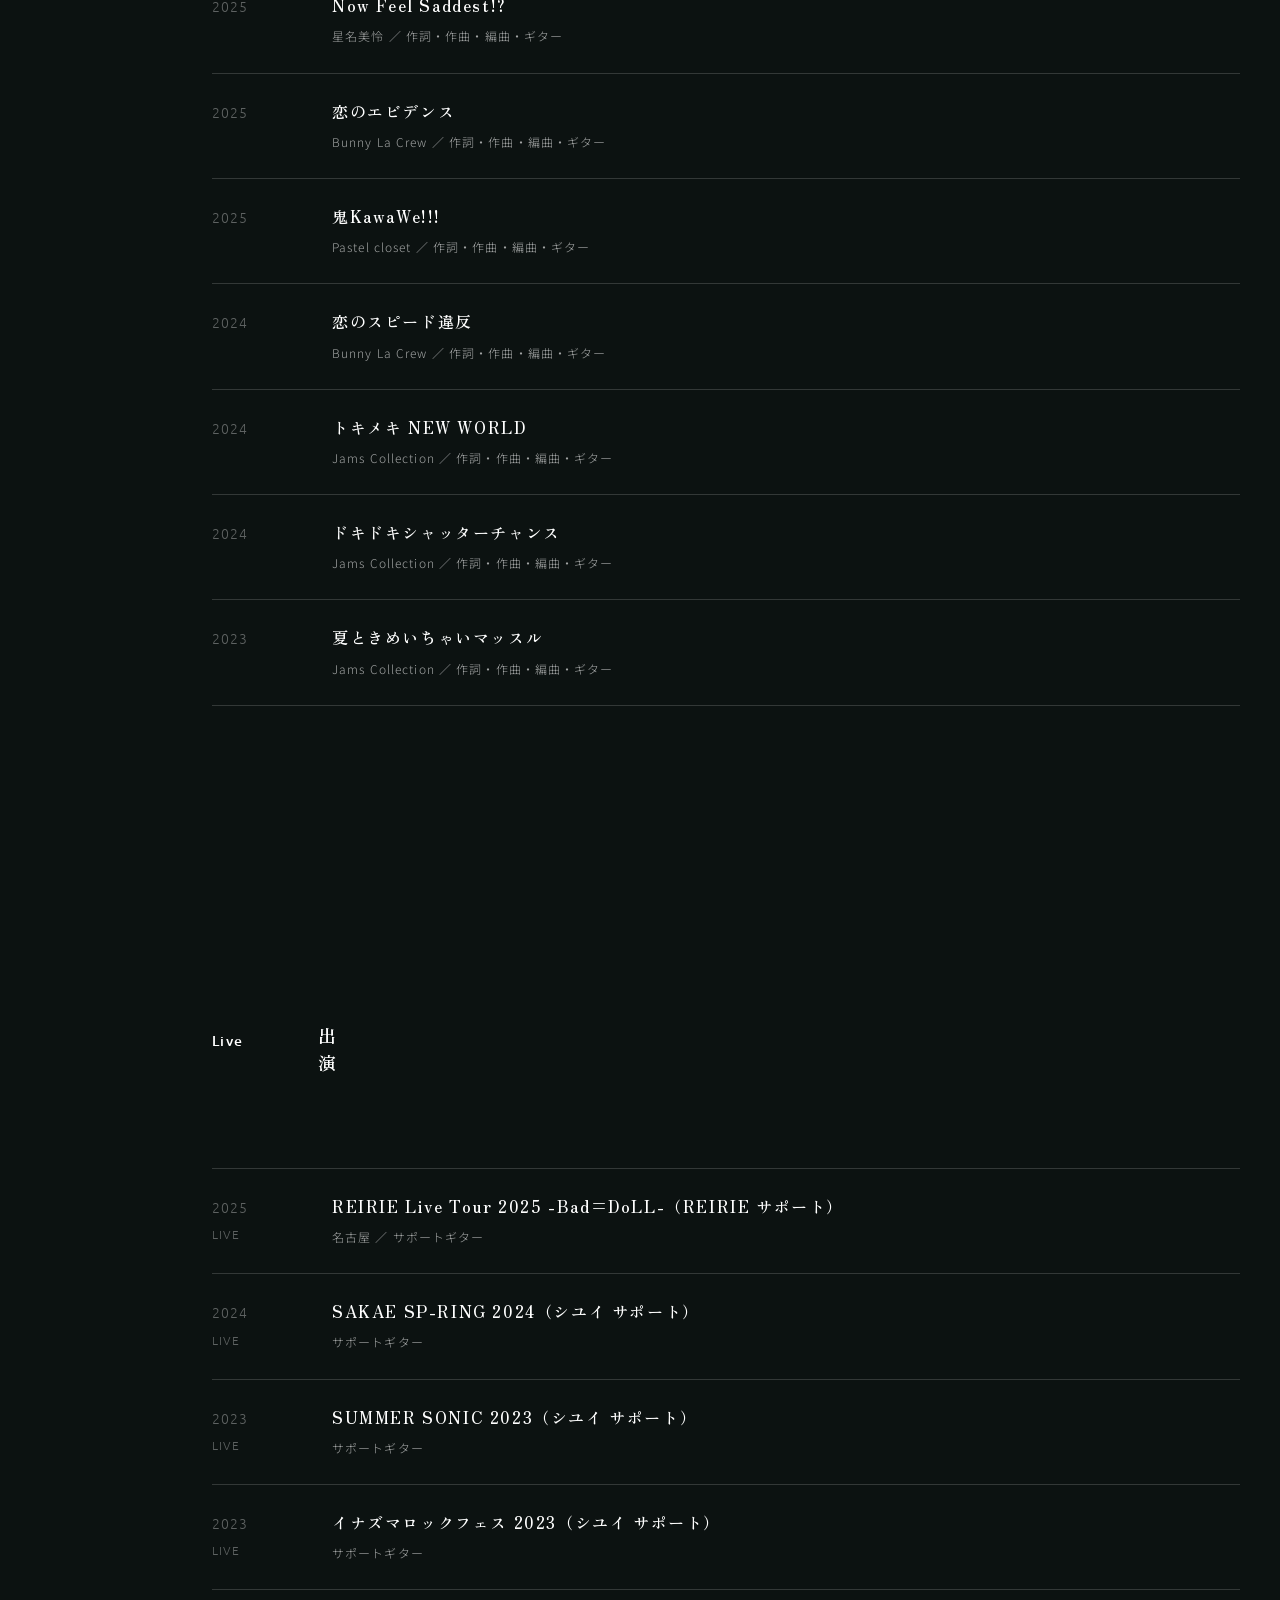
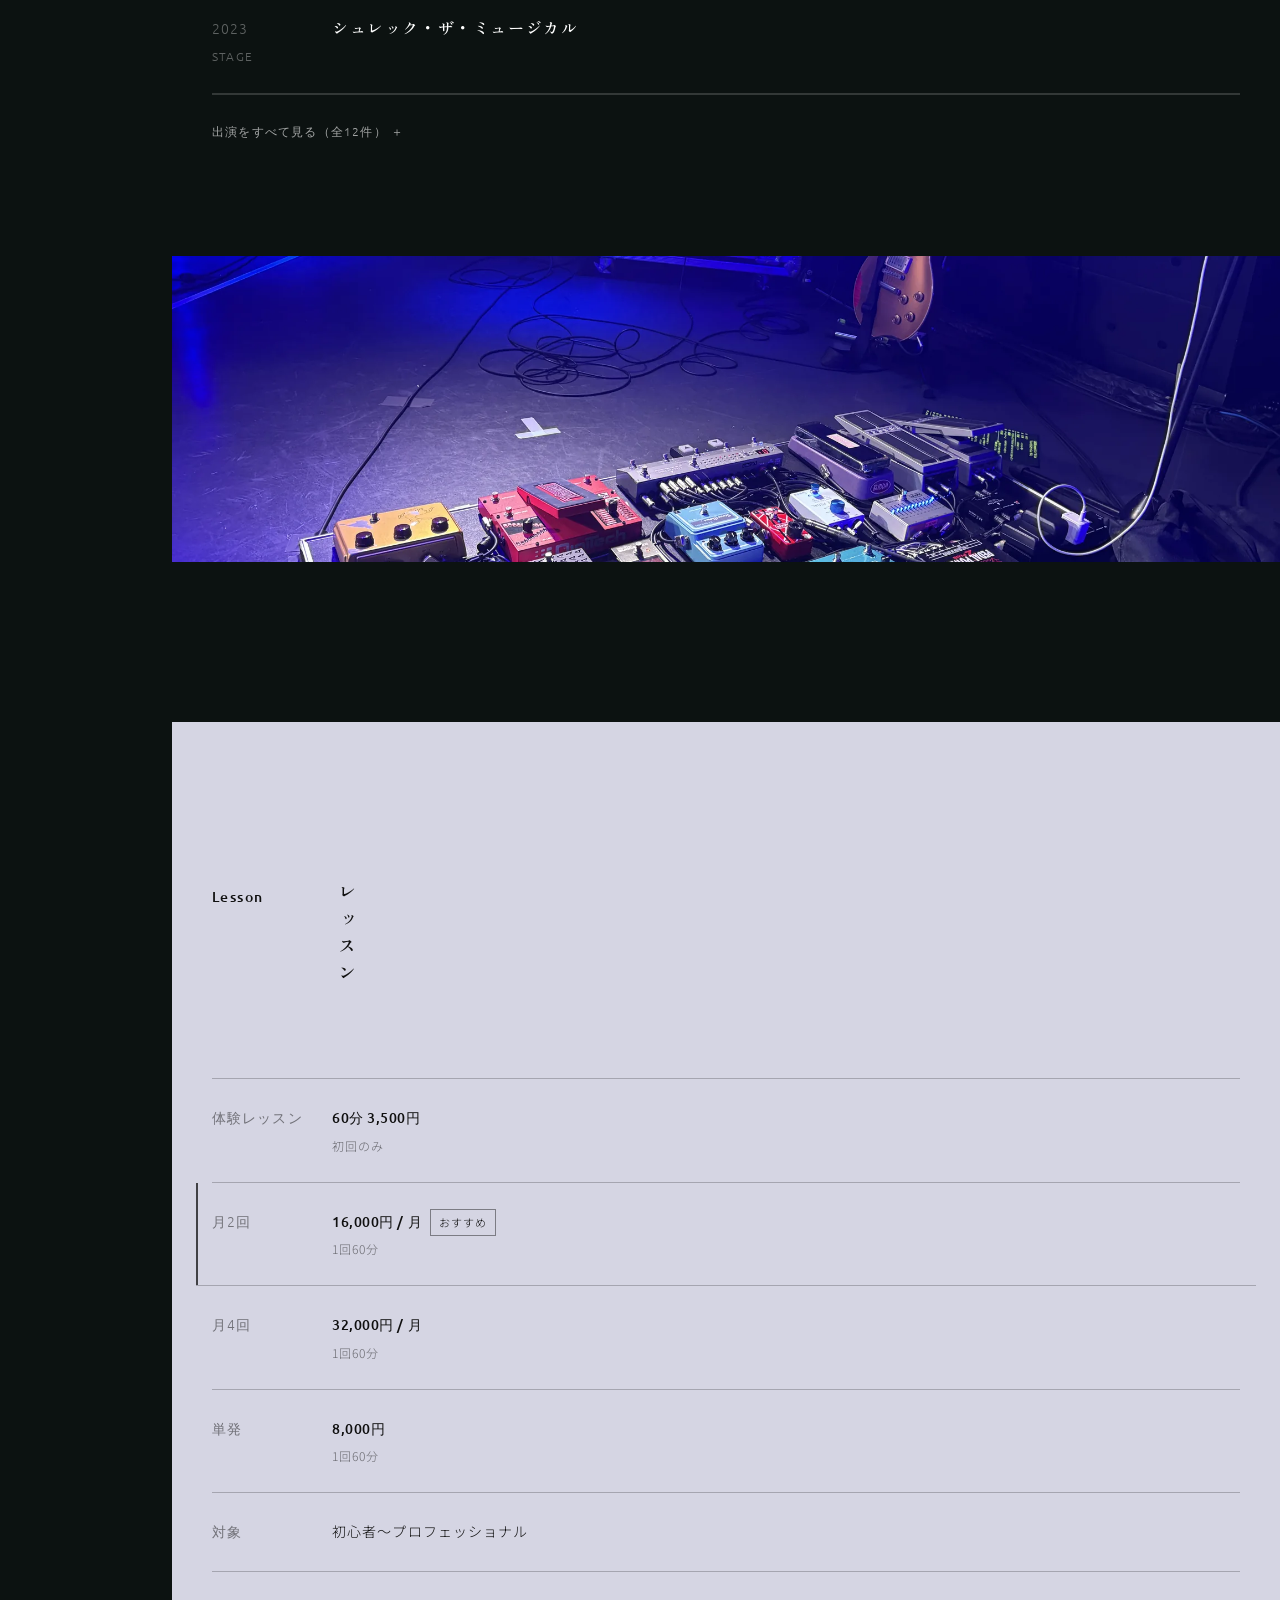
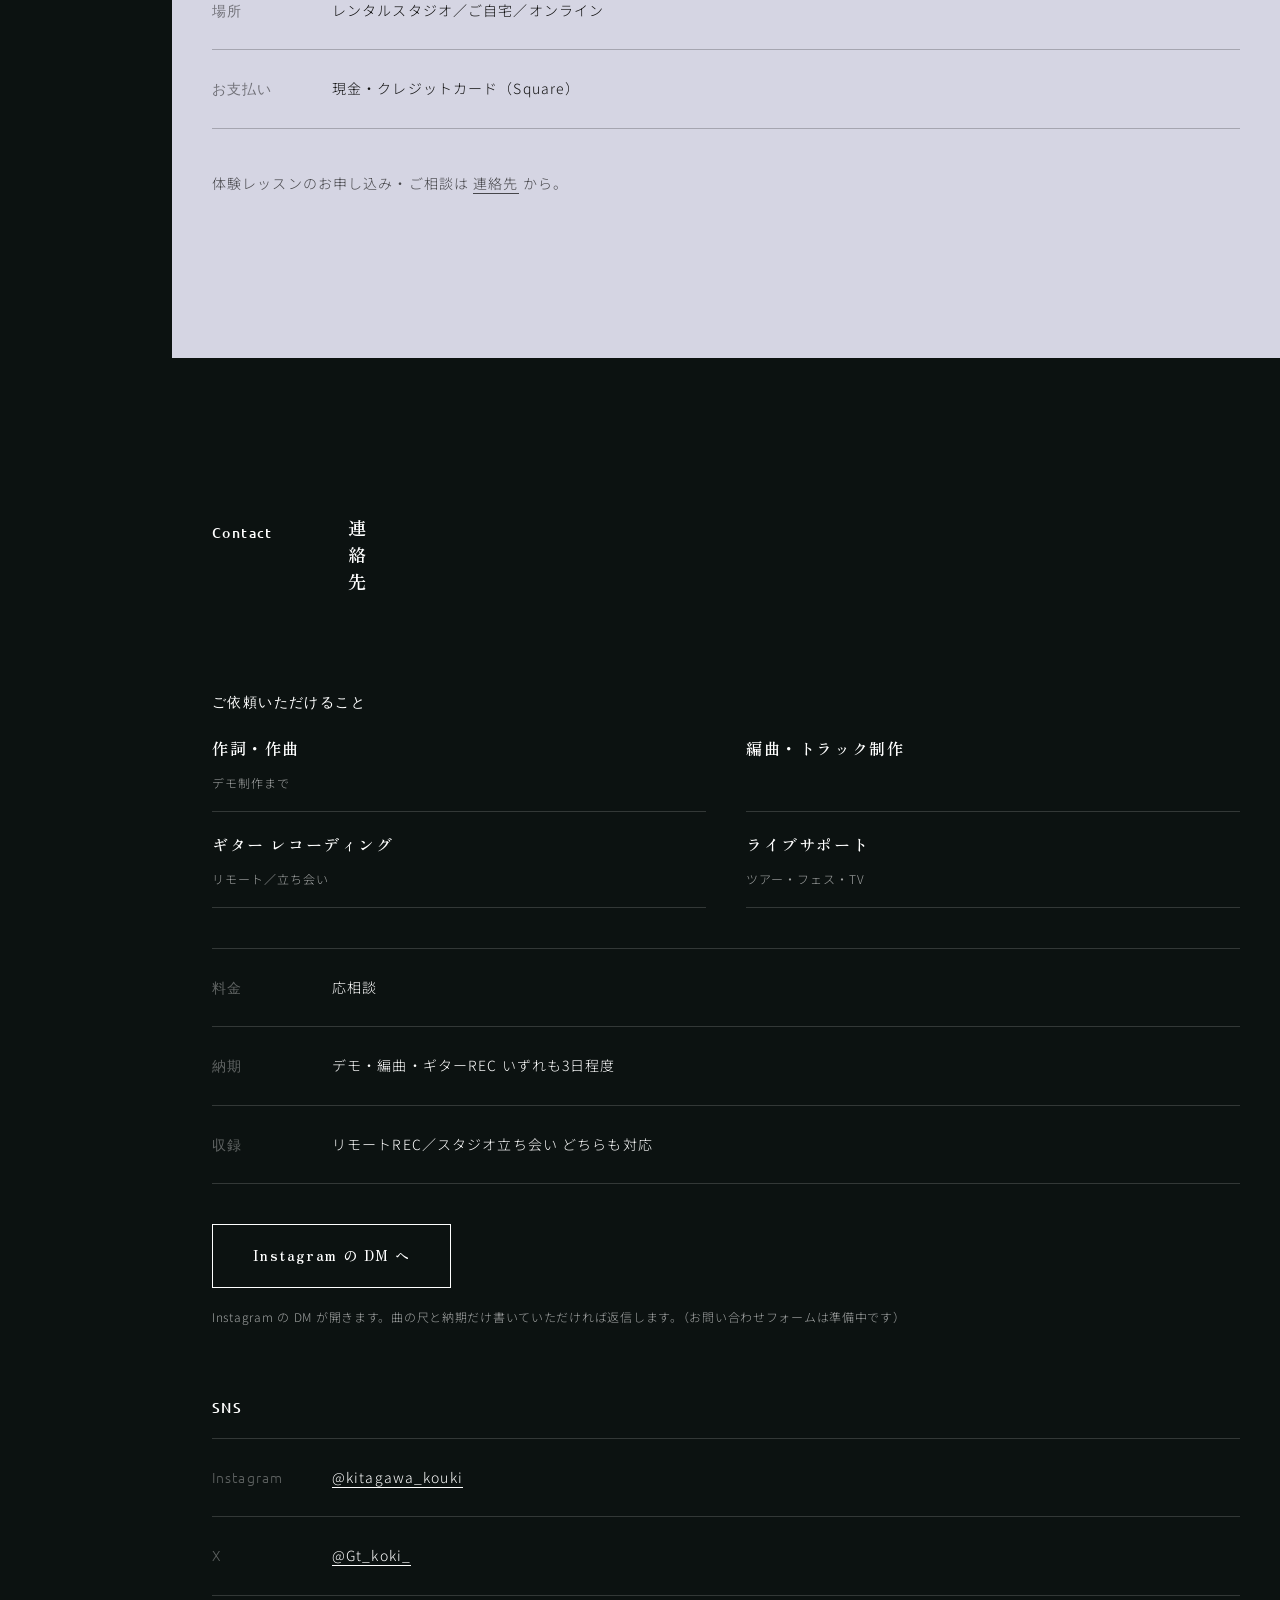
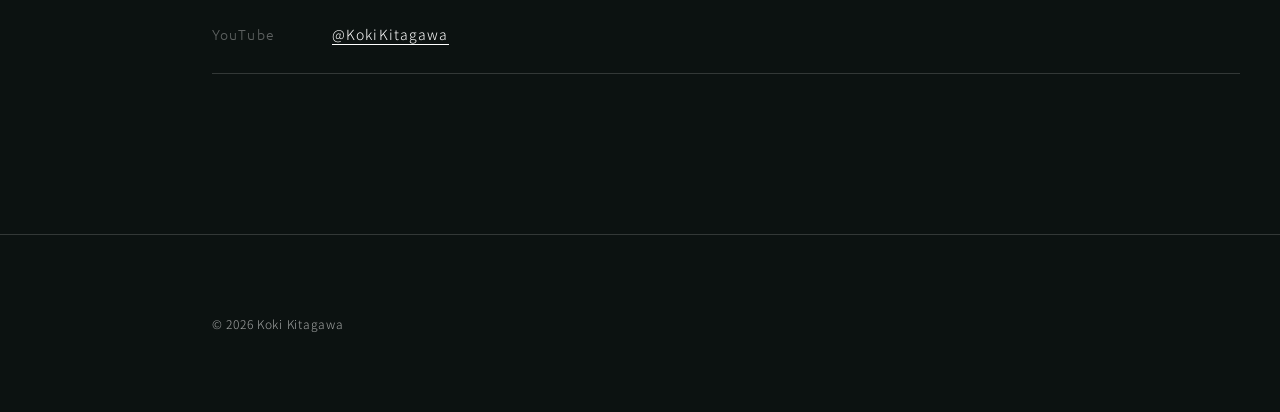
==== commit 657c7dde: "v1.1 index.html（おすすめの位置・SNSのロゴ）" ====
--- a/index.html
+++ b/index.html
@@ -61,9 +61,9 @@
 
 <div class="social">
   <a class="btn btn--nav" href="#contact">ご依頼</a>
-  <a href="https://www.instagram.com/kitagawa_kouki/" target="_blank" rel="noopener" aria-label="Instagram">IG</a>
-  <a href="https://www.youtube.com/@KokiKitagawa" target="_blank" rel="noopener" aria-label="YouTube">YT</a>
-  <a href="https://x.com/Gt_koki_" target="_blank" rel="noopener" aria-label="X">X</a>
+  <a href="https://www.instagram.com/kitagawa_kouki/" target="_blank" rel="noopener" aria-label="Instagram"><span class="i i--instagram">IG</span></a>
+  <a href="https://www.youtube.com/@KokiKitagawa" target="_blank" rel="noopener" aria-label="YouTube"><span class="i i--youtube">YT</span></a>
+  <a href="https://x.com/Gt_koki_" target="_blank" rel="noopener" aria-label="X"><span class="i i--x">X</span></a>
 </div>
 
 <main class="shell">
@@ -543,8 +543,8 @@
           <div><b class="plan__price">60分 3,500円</b><span class="plan__note">初回のみ</span></div>
         </div>
         <div class="row row--rec">
-          <span class="row__date">月2回<span class="plan__rec">おすすめ</span></span>
-          <div><b class="plan__price">16,000円 / 月</b><span class="plan__note">1回60分</span></div>
+          <span class="row__date">月2回</span>
+          <div><b class="plan__price">16,000円 / 月</b><span class="plan__rec">おすすめ</span><span class="plan__note">1回60分</span></div>
         </div>
         <div class="row">
           <span class="row__date">月4回</span>
--- a/assets/css/site.css
+++ b/assets/css/site.css
@@ -391,3 +391,79 @@
 .listen--two { grid-template-columns: 1fr 1fr; }
 .listen__lead { margin: 0 0 var(--sp-5); }
 @media (max-width: 900px) { .listen--two { grid-template-columns: 1fr; } }
+
+/* ------------------------------------------------------------
+   導線の変更（2026/9/7）— 変更設計書 v1.0
+   見た目は変えない。色・書体・角丸・影・動きを1つも足していない。
+   ここで使っているのは kk-design-system.css の変数と、既存の .btn / .link だけ。
+   ------------------------------------------------------------ */
+
+/* 変更1｜ヘッダーに依頼ボタンを常駐（.btn を一回り小さくしただけ） */
+.social { align-items: center; }
+.btn--nav {
+  opacity: 1;                 /* SNSアイコンより一段だけ前に出す。色は足していない */
+  padding: var(--sp-2) var(--sp-4);
+  font-size: var(--fs-caption);
+  letter-spacing: var(--ls-label);
+  line-height: 1.7;
+}
+/* 狭い画面では右上が詰まるので、下端ナビ側（変更6）に譲る */
+@media (max-width: 900px) { .btn--nav { display: none; } }
+
+/* 変更6｜スマホの下端ナビの右端に「ご依頼」。囲まない・背景も変えない */
+.site-nav__cta { display: none; }
+@media (max-width: 900px) {
+  .site-nav__cta { display: block; color: var(--c-ink); }
+  .site-nav { justify-content: space-between; }
+}
+
+/* 変更2｜ヒーローの2択CTA。主副の差は枠線の有無だけでつける */
+.hero__cta {
+  margin: 0; display: flex; align-items: center; justify-content: center;
+  gap: var(--sp-5); flex-wrap: wrap;
+}
+.hero__cta-sub {
+  font-family: var(--f-mincho); font-weight: 600;
+  letter-spacing: var(--ls-h2); color: var(--c-ink);
+}
+/* 変更3｜押した先で何が起きるかを、押す前に書く */
+.hero__ctanote { margin: 0; text-align: center; max-width: 34em; }
+
+/* 変更4｜3回目のCTAはボタンにしない。罫線1本の上に文字リンク1つ */
+.cta-quiet {
+  margin: var(--sp-6) 0 0; padding-top: var(--sp-5);
+  border-top: 1px solid var(--c-rule); text-align: center;
+}
+.cta-quiet .link {
+  font-family: var(--f-mincho); font-weight: 600;
+  font-size: var(--fs-h3); letter-spacing: var(--ls-h2);
+}
+
+/* 変更5｜畳む。JS は使わない（<details> だけ）。JS を切っても全部読める */
+.fold { border-top: 1px solid var(--c-rule); }
+.fold__sum {
+  display: flex; align-items: baseline; gap: var(--sp-3);
+  padding: var(--sp-4) 0; cursor: pointer; list-style: none;
+  font-family: var(--f-en); font-size: var(--fs-caption);
+  letter-spacing: var(--ls-label); color: var(--c-ink-dim);
+  transition: color var(--d-fast) var(--e-out);
+}
+.fold__sum::-webkit-details-marker { display: none; }
+.fold__sum:hover { color: var(--c-ink); }
+.fold__hint::after { content: " ＋"; }
+.fold[open] > .fold__sum .fold__hint::after { content: " －"; }
+.fold .rows { border-top: 0; }
+/* Gear は About の中で全幅に置く。畳んだ状態が既定 */
+.gear.fold { margin-top: var(--sp-6); }
+.gear.fold .gear__list { margin-top: 0; border-top: 0; }
+
+/* 変更5｜試聴は独立セクションをやめ、楽曲提供の下に置く */
+.listen-block { margin-top: var(--sp-6); padding-top: var(--sp-5); border-top: 1px solid var(--c-rule); }
+.listen-block__head { margin: 0 0 var(--sp-4); }
+.listen-block .listen__lead { margin: 0 0 var(--sp-4); }
+
+/* 変更5｜About の写真列。1枚ずつ縦に積むのをやめ、ポートレート＋3枚の帯にする
+   （写真は1枚も減らしていない。並べ方だけを変えた） */
+.split__media { grid-template-columns: repeat(3, 1fr); gap: var(--sp-3); align-content: start; }
+.split__media > .portrait { grid-column: 1 / -1; }
+.split__media > div img { width: 100%; height: clamp(120px, 18vh, 220px); object-fit: cover; }
